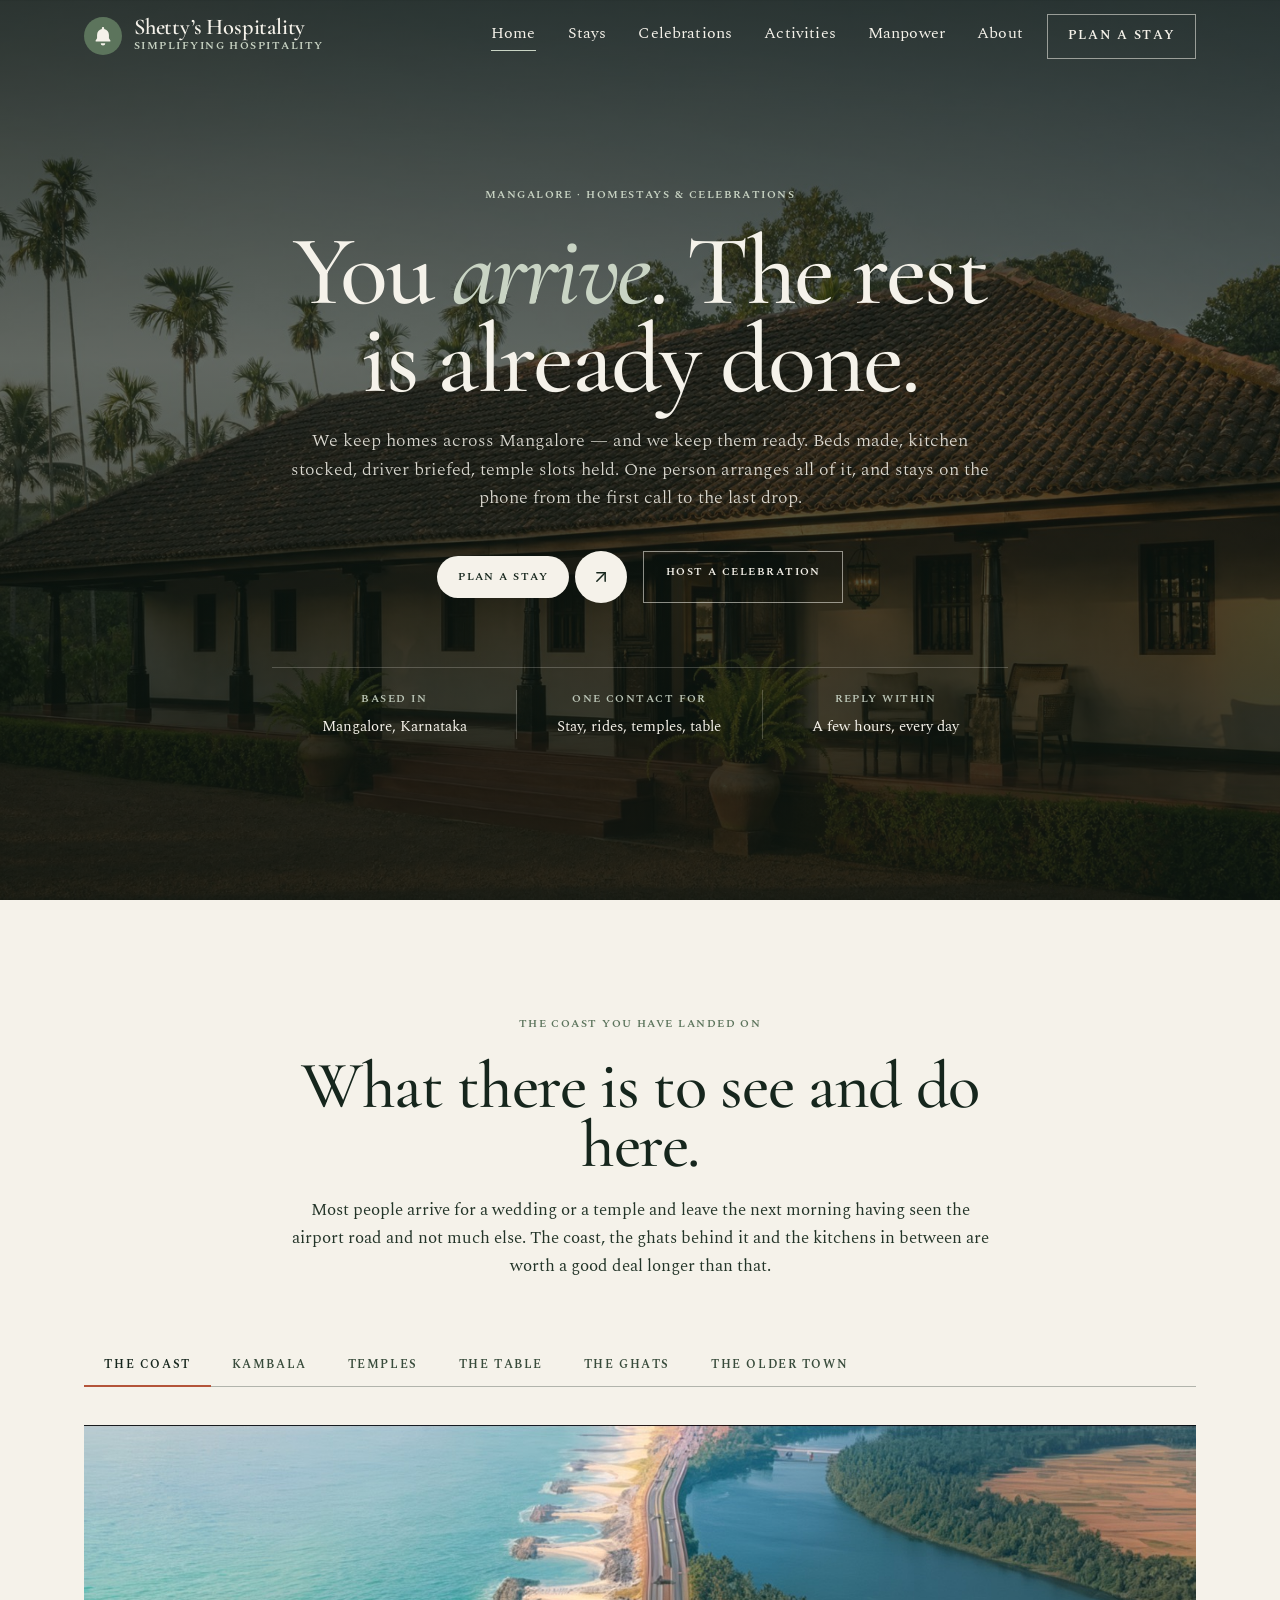
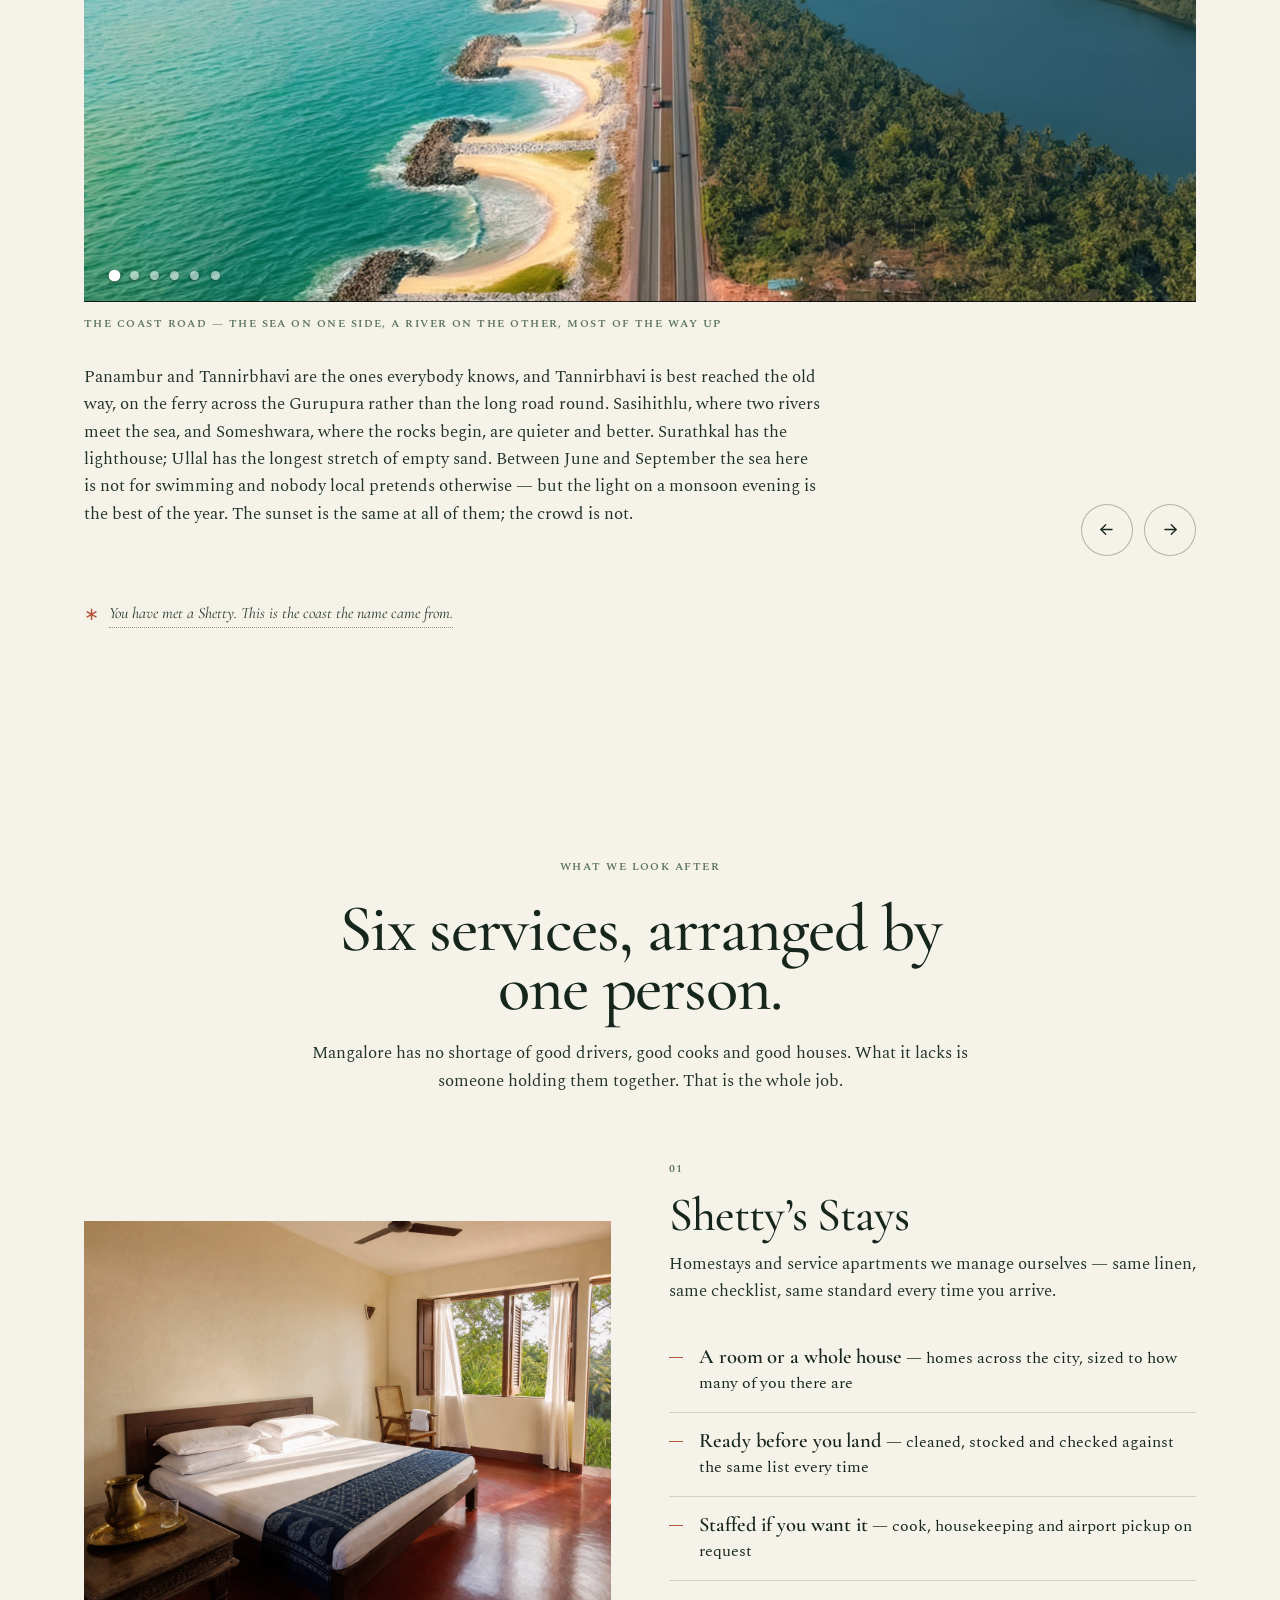
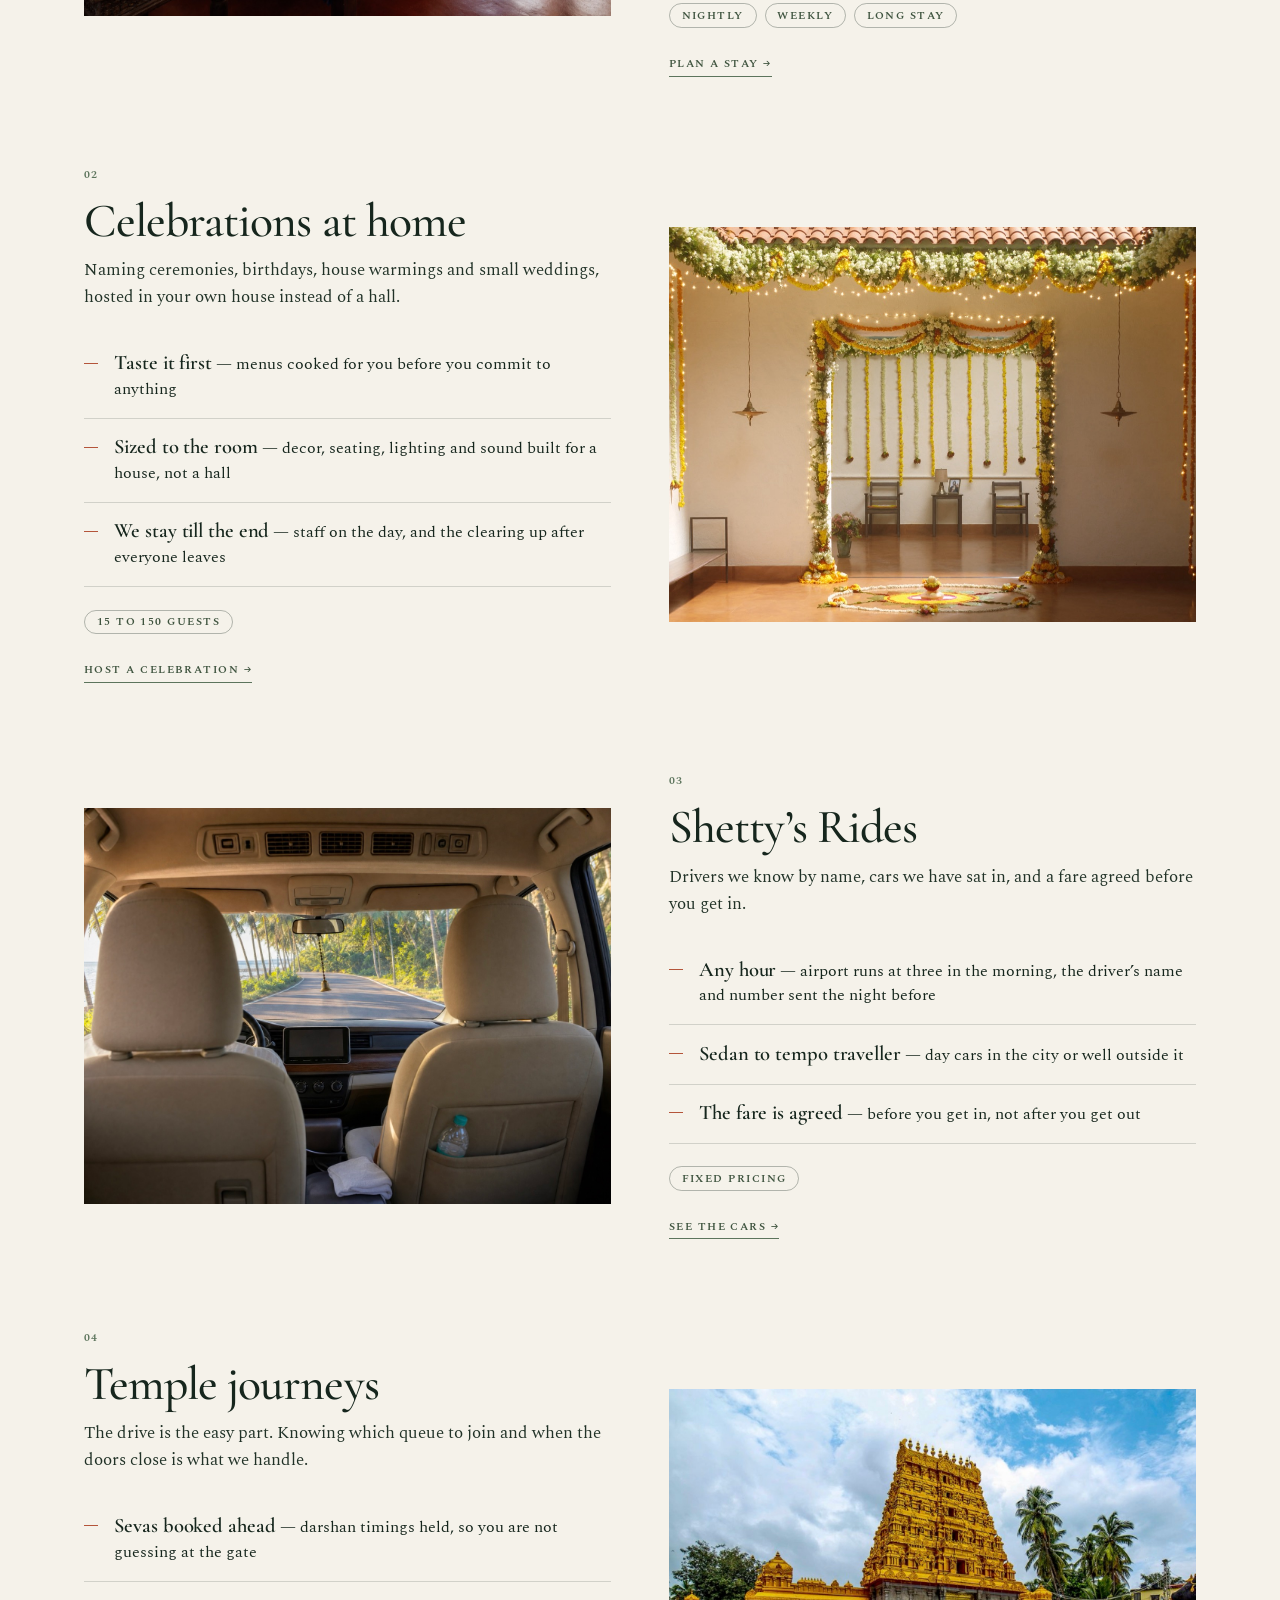
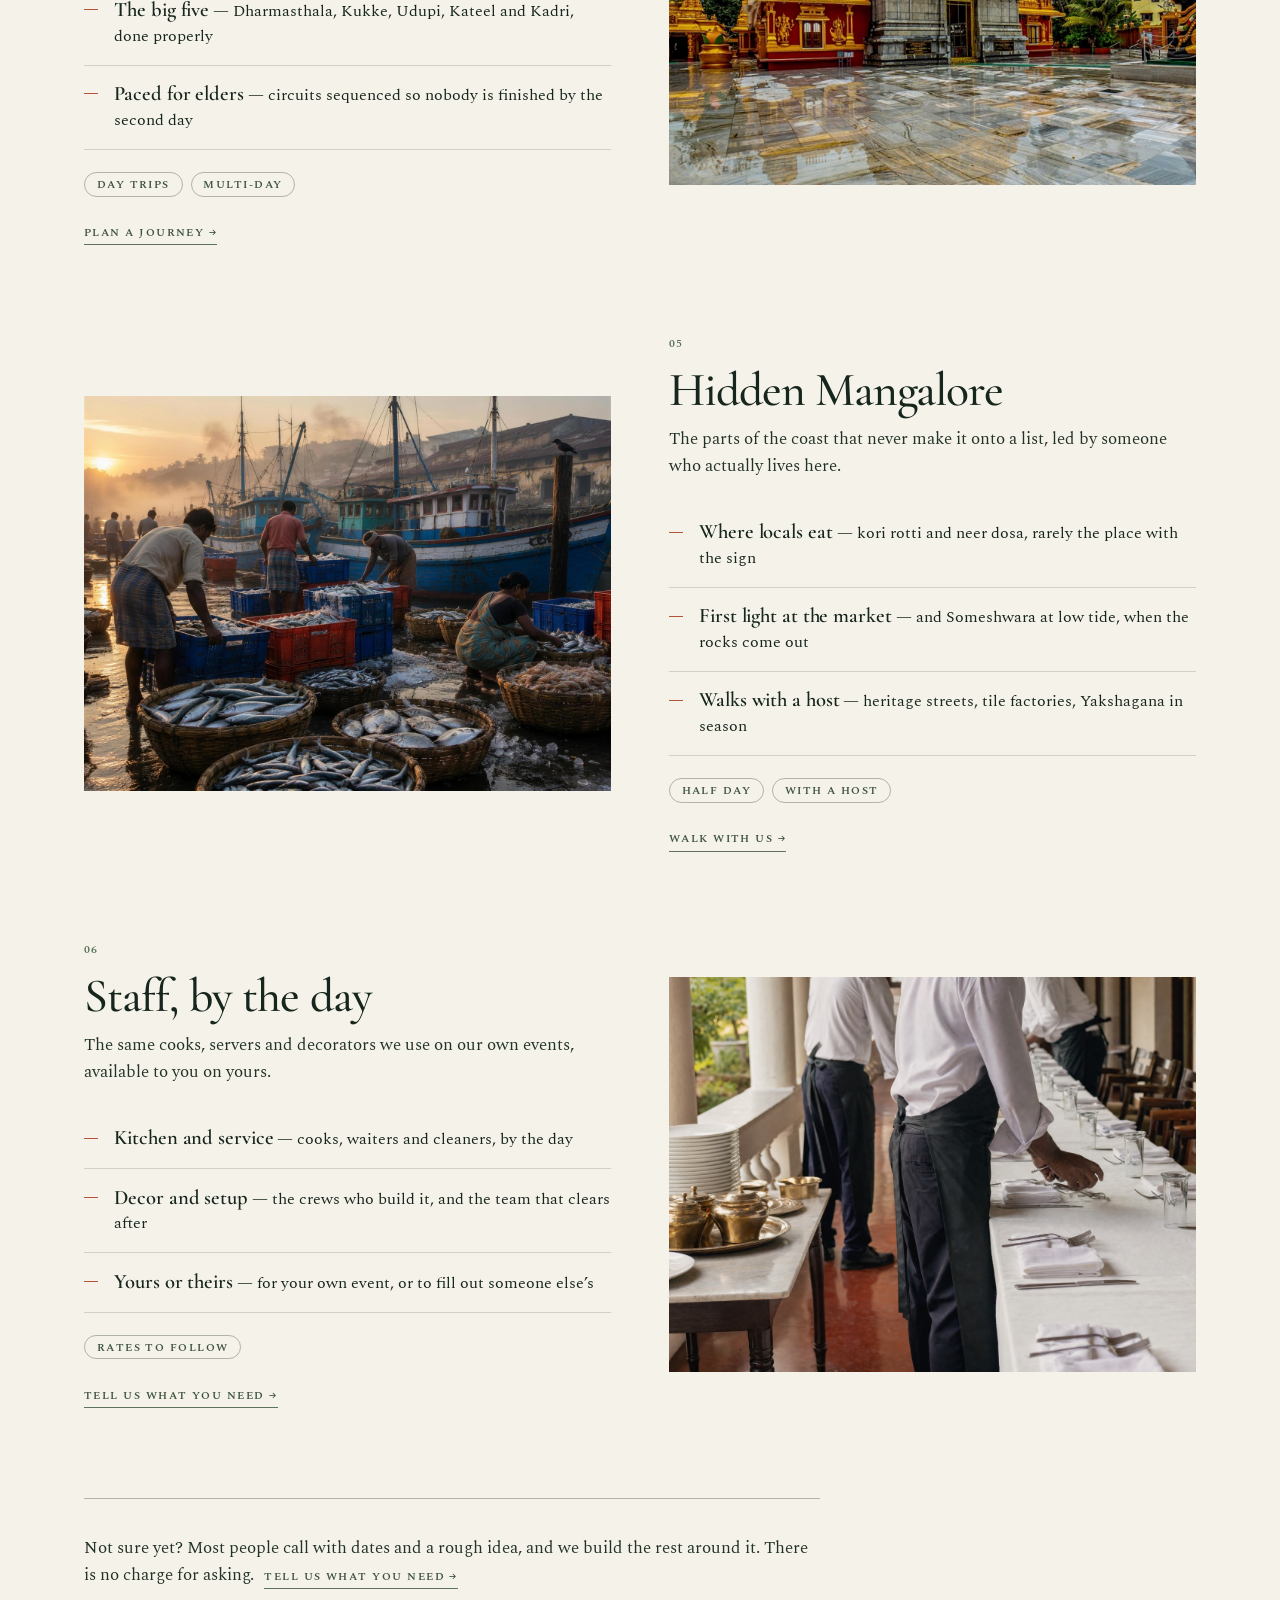
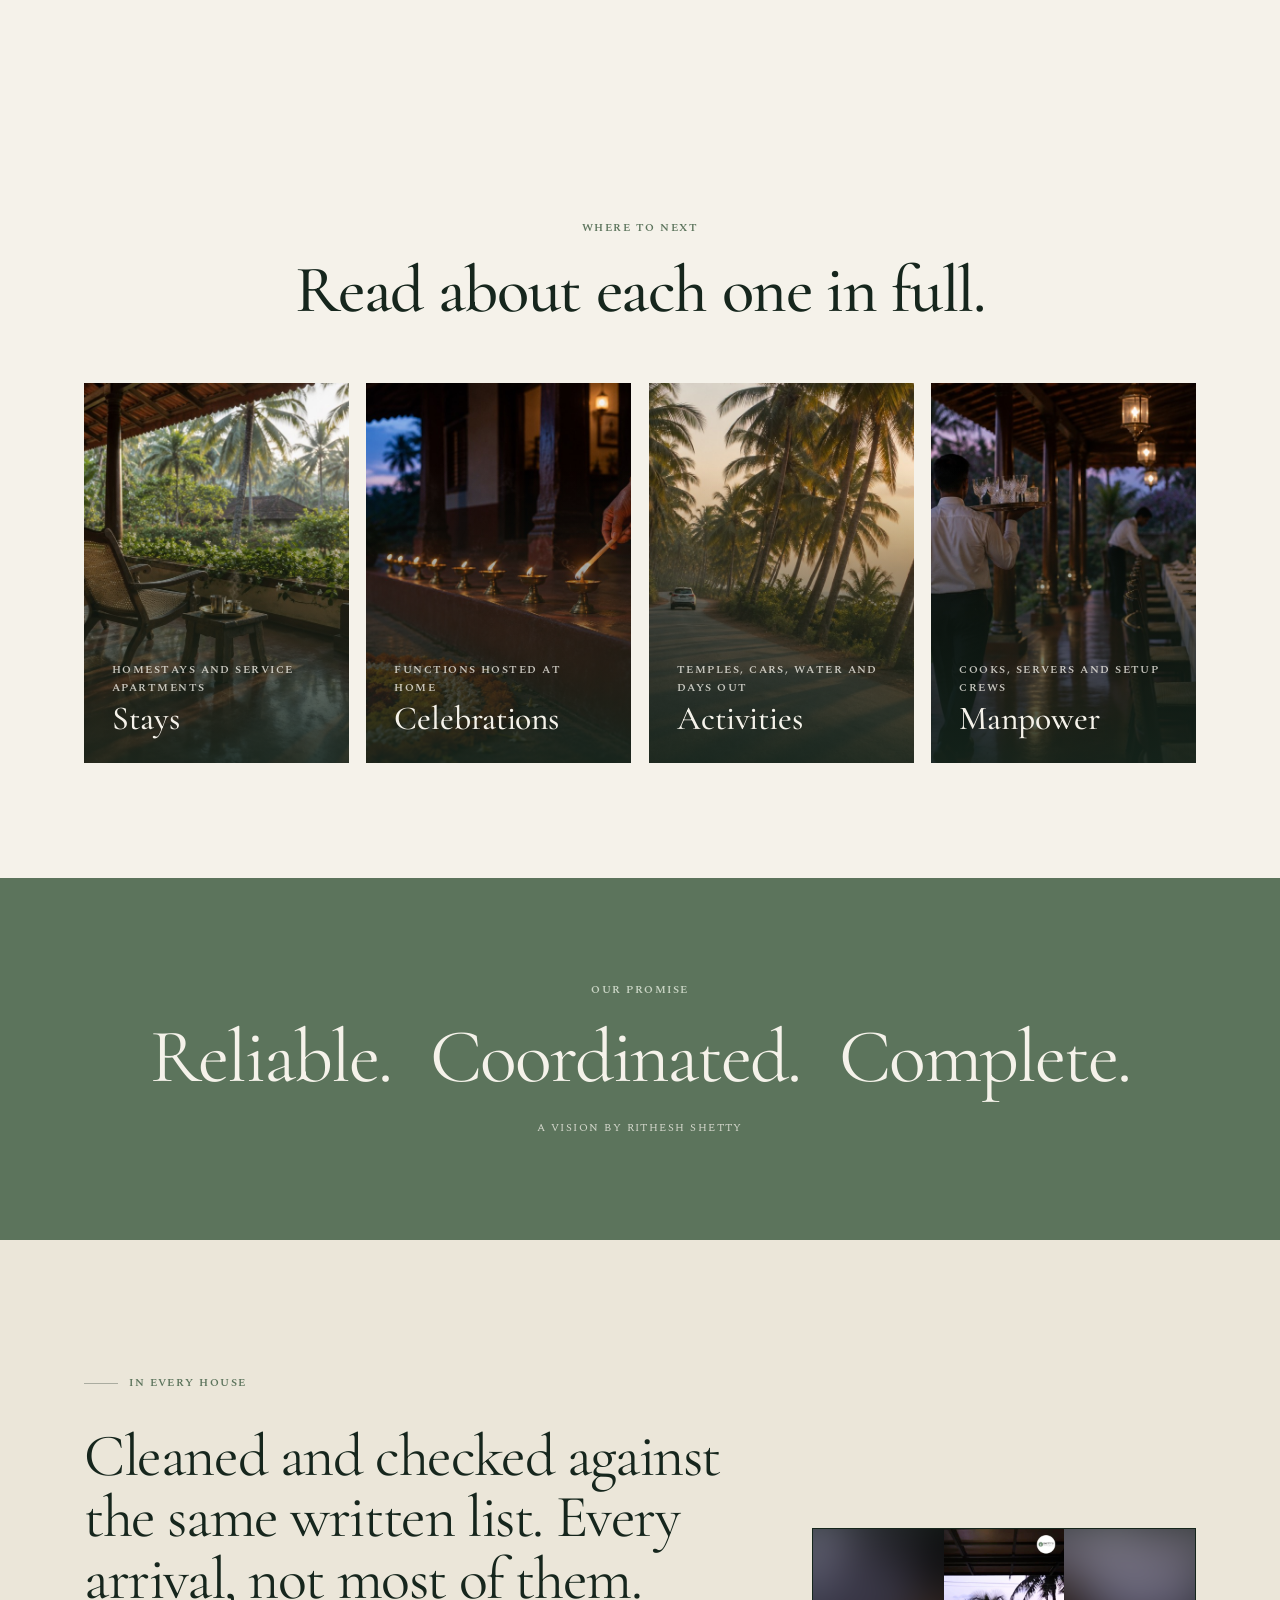
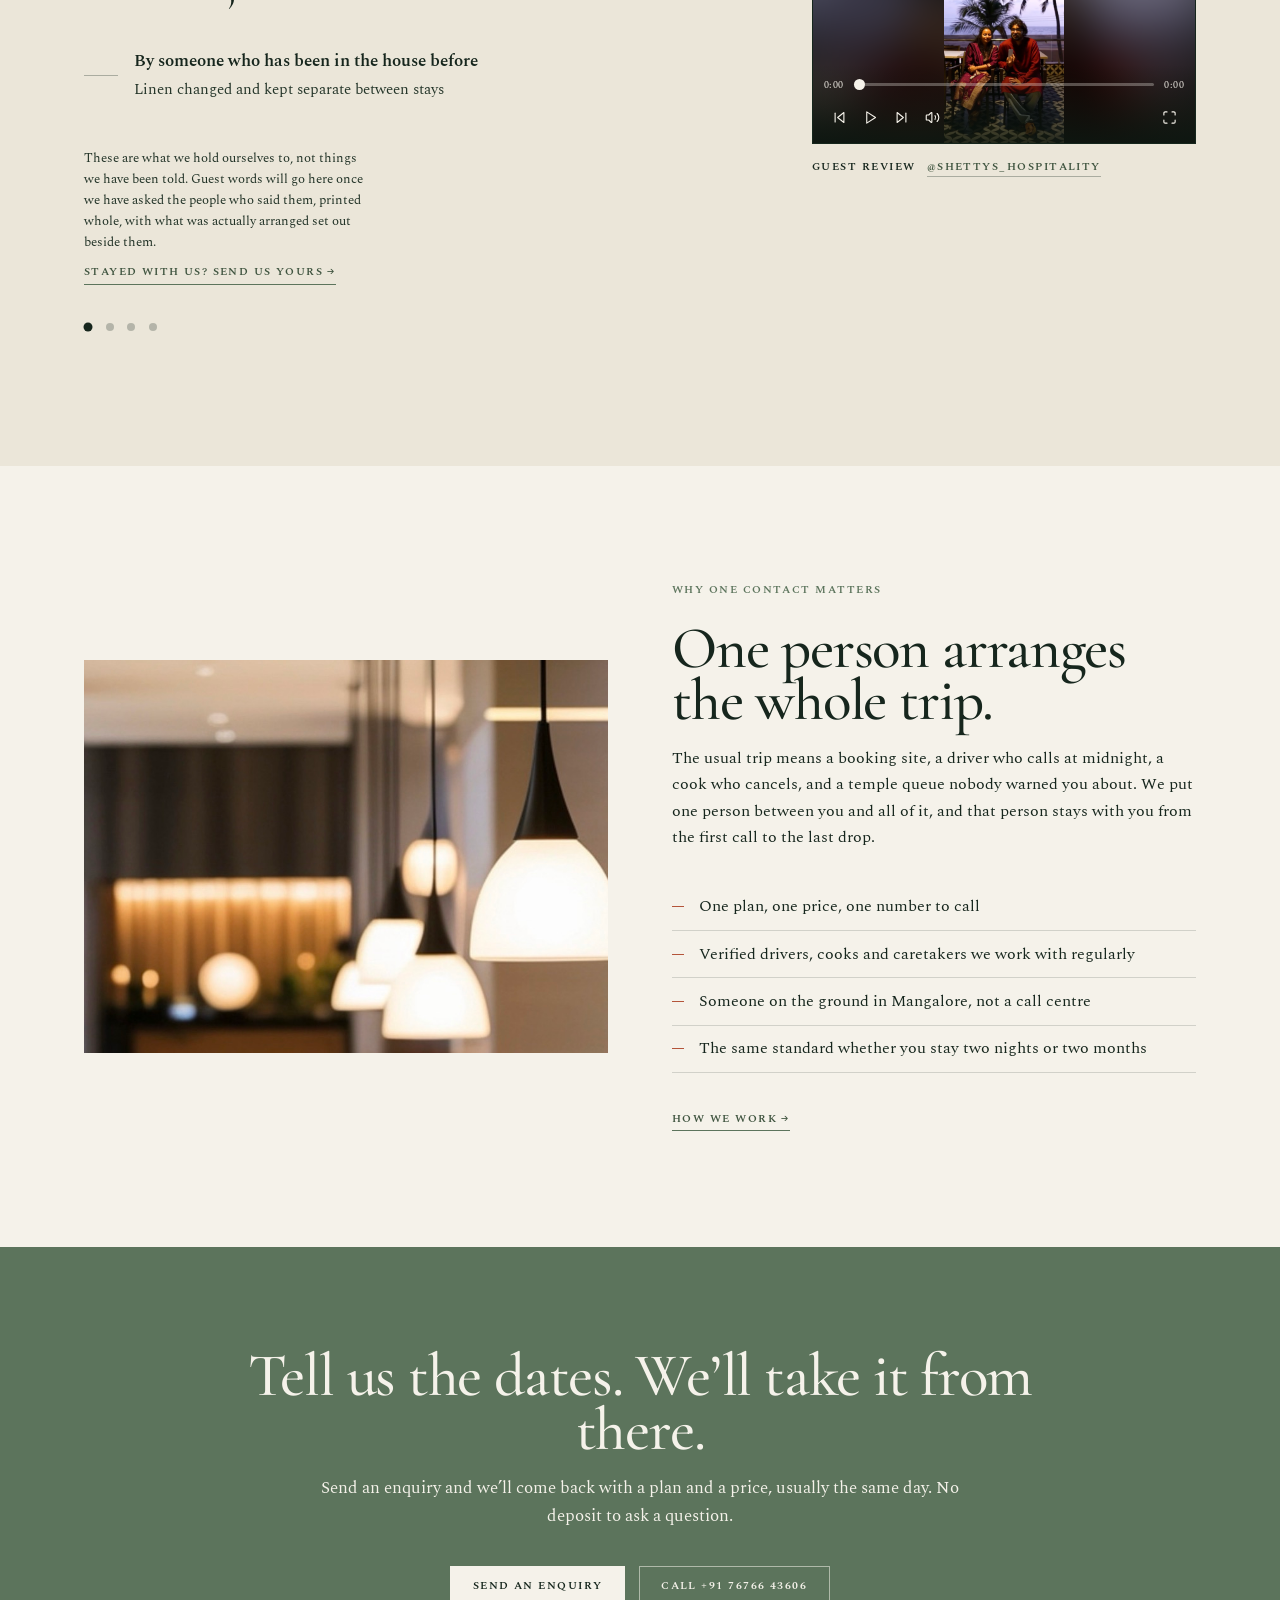
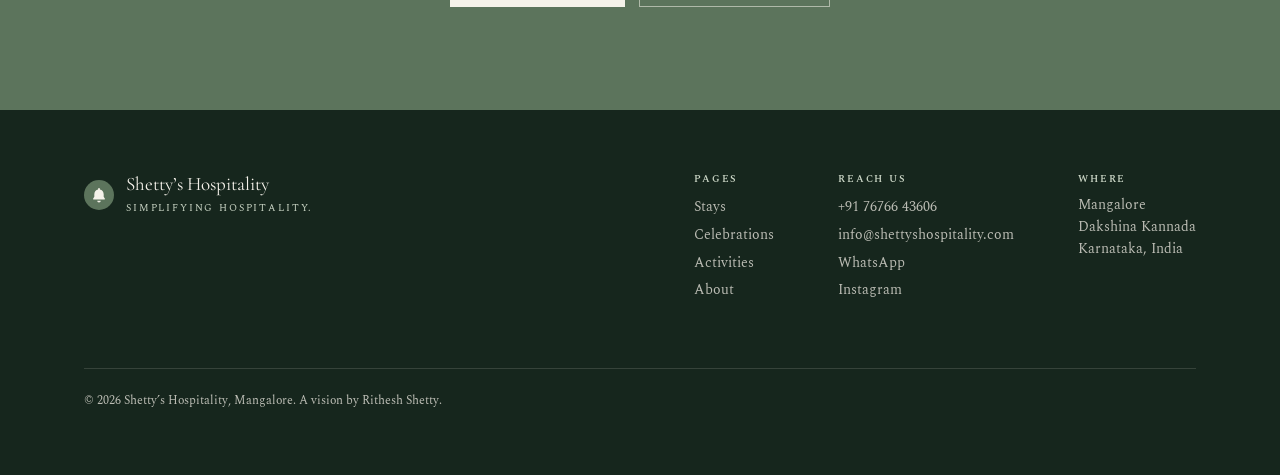
==== docs/index.html @ be28602a "Rename Journeys to Activities, and swap the Bunt aside line Journeys now reads Activities in the nav" ====
<!doctype html>
<html lang="en">
<head>
<meta charset="utf-8" />
<meta name="viewport" content="width=device-width, initial-scale=1" />
<title>Shetty&rsquo;s Hospitality — Homestays &amp; celebrations in Mangalore</title>
<meta name="description" content="Managed homestays, private celebrations, temple journeys and rides across Mangalore. One contact for the whole stay." />
<link rel="preconnect" href="https://fonts.googleapis.com">
<link rel="preconnect" href="https://fonts.gstatic.com" crossorigin>
<link href="https://fonts.googleapis.com/css2?family=Cormorant+Garamond:ital,wght@0,300..700;1,300..700&family=Spectral:ital,wght@0,300;0,400;0,500;0,600;0,700;1,300;1,400;1,600&display=swap" rel="stylesheet">
<link rel="stylesheet" href="assets/css/styles.css?v=1790261187" />
<script>document.documentElement.classList.add('js');</script>
</head>
<body class="home">
<a class="skip" href="#main">Skip to content</a>
<header class="nav">
  <div class="nav__in">
    <a class="brand" href="index.html" aria-label="Shetty&rsquo;s Hospitality, home">
      <span class="brand__mark" aria-hidden="true"><svg viewBox="0 0 40 40" fill="none"><circle cx="20" cy="20" r="20" fill="currentColor"/><path d="M20 10.6c.66 0 1.2.54 1.2 1.2v.9c2.9.56 5.05 3.1 5.05 6.15v3.6l1.5 2.35a.7.7 0 0 1-.59 1.08H12.84a.7.7 0 0 1-.59-1.08l1.5-2.35v-3.6c0-3.04 2.15-5.59 5.05-6.15v-.9c0-.66.54-1.2 1.2-1.2Z" fill="#F5F2EA"/><path d="M17.6 27.6h4.8a2.4 2.4 0 0 1-4.8 0Z" fill="#F5F2EA"/></svg></span>
      <span class="brand__type">
        <span class="brand__name">Shetty&rsquo;s Hospitality</span>
        <span class="brand__tag">Simplifying hospitality</span>
      </span>
    </a>
    <nav class="nav__links" aria-label="Primary">
      <a href="index.html" aria-current="page">Home</a>
      <a href="stays.html">Stays</a>
      <a href="celebrations.html">Celebrations</a>
      <a href="journeys.html">Activities</a>
      <a href="manpower.html">Manpower</a>
      <a href="about.html">About</a>
    </nav>
    <a class="btn btn--sm" href="contact.html">Plan a stay</a>
    <button class="nav__toggle" id="navToggle" aria-expanded="false" aria-controls="navDrawer" aria-label="Open menu">
      <span></span><span></span>
    </button>
  </div>
  <div class="nav__drawer" id="navDrawer" hidden>
    <a href="index.html" aria-current="page">Home</a>
    <a href="stays.html">Stays</a>
    <a href="celebrations.html">Celebrations</a>
    <a href="journeys.html">Activities</a>
    <a href="manpower.html">Manpower</a>
    <a href="about.html">About</a>
    <a href="contact.html">Plan a stay</a>
  </div>
</header>
<main id="main">

<section class="vhero">
  <picture class="vhero__pic" aria-hidden="true">
    <source media="(max-width:819px)" srcset="assets/img/hero-portrait.jpg?v=1790261187" />
    <img class="vhero__media" src="assets/img/hero.jpg?v=1790261187" alt=""
         fetchpriority="high" decoding="async" />
  </picture>
  <div class="vhero__scrim" aria-hidden="true"></div>

  <div class="vhero__in">
    <p class="eyebrow eyebrow--light">Mangalore &middot; Homestays &amp; celebrations</p>
    <h1>You <em>arrive</em>. The rest is already done.</h1>
    <p class="lede">
      We keep homes across Mangalore &mdash; and we keep them ready. Beds made, kitchen stocked,
      driver briefed, temple slots held. One person arranges all of it, and stays on the phone
      from the first call to the last drop.
    </p>

    <div class="vhero__cta">
      <a class="pill" href="contact.html">
        <span class="pill__label">Plan a stay</span>
        <span class="pill__arrow"><svg viewBox="0 0 24 24" fill="none" stroke="currentColor" stroke-width="1.8" stroke-linecap="round" stroke-linejoin="round" aria-hidden="true"><path d="M7 7h10v10"/><path d="M7 17 17 7"/></svg><svg viewBox="0 0 24 24" fill="none" stroke="currentColor" stroke-width="1.8" stroke-linecap="round" stroke-linejoin="round" aria-hidden="true"><path d="M7 7h10v10"/><path d="M7 17 17 7"/></svg></span>
      </a>
      <a class="btn btn--outline" href="celebrations.html">Host a celebration</a>
    </div>

    <dl class="vhero__facts">
      <div><dt>Based in</dt><dd>Mangalore, Karnataka</dd></div>
      <div><dt>One contact for</dt><dd>Stay, rides, temples, table</dd></div>
      <div><dt>Reply within</dt><dd>A few hours, every day</dd></div>
    </dl>
  </div>
</section>

<section class="section">
  <header class="section__head reveal">
    <p class="eyebrow">The coast you have landed on</p>
    <h2>What there is to see and do here.</h2>
    <p class="section__lede">
      Most people arrive for a wedding or a temple and leave the next morning having seen the
      airport road and not much else. The coast, the ghats behind it and the kitchens in between
      are worth a good deal longer than that.
    </p>
  </header>

  <div class="mang reveal" data-mang>
    <div class="mang__tabs" role="tablist" aria-label="Around Mangalore">
      <button type="button" role="tab" data-mangtab aria-controls="mang-coast" aria-selected="true">The coast</button>
      <button type="button" role="tab" data-mangtab aria-controls="mang-kambala" aria-selected="false">Kambala</button>
      <button type="button" role="tab" data-mangtab aria-controls="mang-temples" aria-selected="false">Temples</button>
      <button type="button" role="tab" data-mangtab aria-controls="mang-table" aria-selected="false">The table</button>
      <button type="button" role="tab" data-mangtab aria-controls="mang-ghats" aria-selected="false">The ghats</button>
      <button type="button" role="tab" data-mangtab aria-controls="mang-town" aria-selected="false">The older town</button>
    </div>
    <div class="mang__stage">
      <div class="mang__overlay" aria-hidden="false">
        <div class="mang__overlay-inner">
          <div class="mang__dots" role="tablist" aria-label="Choose a picture" data-mangdots></div>
        </div>
      </div>
      <div class="mang__panel is-current" id="mang-coast" role="tabpanel" data-mangpanel>
        <figure class="mang__figure">
          <img src="assets/img/coast-road.jpg?v=1790261187" alt="The coast highway from the air, the Arabian Sea and its breakwaters on one side and a river on the other" fetchpriority="high" />
          <figcaption>The coast road &mdash; the sea on one side, a river on the other, most of the way up</figcaption>
        </figure>
        <p class="mang__text">Panambur and Tannirbhavi are the ones everybody knows, and Tannirbhavi is best reached the old way, on the ferry across the Gurupura rather than the long road round. Sasihithlu, where two rivers meet the sea, and Someshwara, where the rocks begin, are quieter and better. Surathkal has the lighthouse; Ullal has the longest stretch of empty sand. Between June and September the sea here is not for swimming and nobody local pretends otherwise — but the light on a monsoon evening is the best of the year. The sunset is the same at all of them; the crowd is not.</p>
      </div>
      <div class="mang__panel" id="mang-kambala" role="tabpanel" data-mangpanel>
        <figure class="mang__figure">
          <img src="assets/img/kambala.jpg?v=1790261187" alt="A pair of buffalo racing down a flooded paddy track at a kambala" loading="lazy" />
          <figcaption>Kambala &mdash; paired buffalo raced down a flooded paddy track, through the season</figcaption>
        </figure>
        <p class="mang__text">From about November to March, pairs of buffalo are raced down flooded paddy tracks with a man running behind them holding the reins, and half a district turns out to watch. The good meets run through the night under lights, and there is nothing polite about them. Yakshagana runs in the same months — painted faces, drums, a story that starts at ten and finishes at dawn — and bhuta kola is still performed at village shrines for the village, not for visitors. None of it is ticketed and none of it is on a schedule you will find online. Ask us what is on while you are here and we will find out.</p>
      </div>
      <div class="mang__panel" id="mang-temples" role="tabpanel" data-mangpanel>
        <figure class="mang__figure">
          <img src="assets/img/temples-wide.jpg?v=1790261187" alt="The carved pillars of the Thousand Pillar Jain basadi at Moodabidri" loading="lazy" />
          <figcaption>The Thousand Pillar basadi at Moodabidri &mdash; no two pillars alike</figcaption>
        </figure>
        <p class="mang__text">Kadri and Mangaladevi are inside the city and take an hour between them. Kateel sits on an island in the middle of the Nandini. Dharmasthala, Kukke Subrahmanya and the Krishna Matha at Udupi are each a morning&rsquo;s drive. Inland at Moodabidri stands the Thousand Pillar basadi, a Jain temple whose carved pillars are said to be all different, and which most visitors to the coast never hear about. The difference between a good darshan and three hours in a queue is knowing which line to join, which seva to book ahead, and what time the doors actually close — which is most of what we do for you.</p>
      </div>
      <div class="mang__panel" id="mang-table" role="tabpanel" data-mangpanel>
        <figure class="mang__figure">
          <img src="assets/img/food-wide.jpg?v=1790261187" alt="A coastal Karnataka meal of ghee roast, neer dosa and rava-fried fish" loading="lazy" />
          <figcaption>Kori rotti, ghee roast, neer dosa, and a Gadbad after</figcaption>
        </figure>
        <p class="mang__text">Kori rotti, chicken ghee roast, neer dosa, pundi, fish fried in rava, and a Gadbad at the end of it. Five kitchens sit within a few streets of one another and none of them cook the same way: Bunt, Udupi, Konkani, Beary and Mangalorean Catholic. The last of those is where pork sorpotel and sannas come from, which surprises people who think they know Indian food. Go to the fish market at first light and you will see tomorrow&rsquo;s menu being argued over. We will tell you where to eat, and it is rarely the place with the sign.</p>
      </div>
      <div class="mang__panel" id="mang-ghats" role="tabpanel" data-mangpanel>
        <figure class="mang__figure">
          <img src="assets/img/ghats-wide.jpg?v=1790261187" alt="A wet ghat road curving through the monsoon forest of the Western Ghats" loading="lazy" />
          <figcaption>The ghat road in the monsoon</figcaption>
        </figure>
        <p class="mang__text">An hour inland the land stands up. Charmadi and Shiradi climb through thirty-odd hairpins into coffee and pepper country, and through the monsoon the waterfalls beside the road run hard enough to hear over the engine. Agumbe, up the ghat, takes some of the heaviest rain in the country and the sunsets from the top are worth the drive on a clear evening. Bring something warm; it is ten degrees cooler up there than it is on the coast, which nobody ever believes until they arrive.</p>
      </div>
      <div class="mang__panel" id="mang-town" role="tabpanel" data-mangpanel>
        <figure class="mang__figure">
          <img src="assets/img/sultan-battery.jpg?v=1790261187" alt="The stone bastion of Sultan Battery on the Gurupura river at Boloor, Mangalore" loading="lazy" />
          <figcaption>Sultan Battery &mdash; Tipu&rsquo;s watchtower at Boloor, on the Gurupura</figcaption>
        </figure>
        <p class="mang__text">The tile factories here roofed half of south India, which is why every old building from Bombay to Colombo wears the same terracotta. The standing figure at Karkala is an easy half day inland. St Aloysius has a chapel painted floor to ceiling by an Italian Jesuit in the 1890s that almost nobody outside the city has heard of. And the old trade with Arabia and Portugal still shows in the street names, the doorways and the food, if somebody points it out.</p>
      </div>

      <div class="mang__nav">
        <div class="mang__arrows">
          <button type="button" class="mang__arrow" data-mangprev aria-label="Previous"><svg viewBox="0 0 24 24" fill="none" stroke="currentColor" stroke-width="1.7" stroke-linecap="round" stroke-linejoin="round" aria-hidden="true"><path d="M19 12H5"/><path d="m11 18-6-6 6-6"/></svg></button>
          <button type="button" class="mang__arrow" data-mangnext aria-label="Next"><svg viewBox="0 0 24 24" fill="none" stroke="currentColor" stroke-width="1.7" stroke-linecap="round" stroke-linejoin="round" aria-hidden="true"><path d="M5 12h14"/><path d="m13 6 6 6-6 6"/></svg></button>
        </div>
      </div>
    </div>
  </div>

  <p class="aside-note reveal">
    <span class="aside-note__mark" aria-hidden="true">&lowast;</span>
    <button type="button" class="aside-note__link" data-bunt-open>You have met a Shetty. This is the coast the name came from.</button>
  </p>
</section>

<section class="section">
  <header class="section__head reveal">
    <p class="eyebrow">What we look after</p>
    <h2>Six services, arranged by one person.</h2>
    <p class="section__lede">
      Mangalore has no shortage of good drivers, good cooks and good houses. What it lacks is
      someone holding them together. That is the whole job.
    </p>
  </header>

  <ol class="offer">
    <li class="offer__row reveal">
      <figure class="offer__media">
        <img src="assets/img/cards/stays.jpg?v=1790261187" alt="A made-up bedroom in a managed homestay, shutters open to the garden" loading="lazy" />
      </figure>
      <div class="offer__copy">
        <p class="offer__n">01</p>
        <h3><a href="stays.html">Shetty&rsquo;s Stays</a></h3>
        <p class="offer__lede">Homestays and service apartments we manage ourselves &mdash; same linen, same checklist, same standard every time you arrive.</p>
        <ul class="ticks">
          <li><b>A room or a whole house</b> &mdash; homes across the city, sized to how many of you there are</li>
          <li><b>Ready before you land</b> &mdash; cleaned, stocked and checked against the same list every time</li>
          <li><b>Staffed if you want it</b> &mdash; cook, housekeeping and airport pickup on request</li>
        </ul>
        <p class="offer__meta"><span>Nightly</span><span>Weekly</span><span>Long stay</span></p>
        <a class="link" href="stays.html">Plan a stay <span aria-hidden="true">&rarr;</span></a>
      </div>
    </li>
    <li class="offer__row reveal">
      <figure class="offer__media">
        <img src="assets/img/cards/celebrations.jpg?v=1790261187" alt="A Mangalore house decorated for a family celebration" loading="lazy" />
      </figure>
      <div class="offer__copy">
        <p class="offer__n">02</p>
        <h3><a href="celebrations.html">Celebrations at home</a></h3>
        <p class="offer__lede">Naming ceremonies, birthdays, house warmings and small weddings, hosted in your own house instead of a hall.</p>
        <ul class="ticks">
          <li><b>Taste it first</b> &mdash; menus cooked for you before you commit to anything</li>
          <li><b>Sized to the room</b> &mdash; decor, seating, lighting and sound built for a house, not a hall</li>
          <li><b>We stay till the end</b> &mdash; staff on the day, and the clearing up after everyone leaves</li>
        </ul>
        <p class="offer__meta"><span>15 to 150 guests</span></p>
        <a class="link" href="celebrations.html">Host a celebration <span aria-hidden="true">&rarr;</span></a>
      </div>
    </li>
    <li class="offer__row reveal">
      <figure class="offer__media">
        <img src="assets/img/cards/rides.jpg?v=1790261187" alt="The coast road ahead, seen from the second row of a seven-seater" loading="lazy" />
      </figure>
      <div class="offer__copy">
        <p class="offer__n">03</p>
        <h3><a href="journeys.html#rides">Shetty&rsquo;s Rides</a></h3>
        <p class="offer__lede">Drivers we know by name, cars we have sat in, and a fare agreed before you get in.</p>
        <ul class="ticks">
          <li><b>Any hour</b> &mdash; airport runs at three in the morning, the driver&rsquo;s name and number sent the night before</li>
          <li><b>Sedan to tempo traveller</b> &mdash; day cars in the city or well outside it</li>
          <li><b>The fare is agreed</b> &mdash; before you get in, not after you get out</li>
        </ul>
        <p class="offer__meta"><span>Fixed pricing</span></p>
        <a class="link" href="journeys.html#rides">See the cars <span aria-hidden="true">&rarr;</span></a>
      </div>
    </li>
    <li class="offer__row reveal">
      <figure class="offer__media">
        <img src="assets/img/cards/temples.jpg?v=1790261187" alt="The gold gopuram of Kudroli Gokarnanatha temple, Mangalore, after rain" loading="lazy" />
      </figure>
      <div class="offer__copy">
        <p class="offer__n">04</p>
        <h3><a href="journeys.html#temples">Temple journeys</a></h3>
        <p class="offer__lede">The drive is the easy part. Knowing which queue to join and when the doors close is what we handle.</p>
        <ul class="ticks">
          <li><b>Sevas booked ahead</b> &mdash; darshan timings held, so you are not guessing at the gate</li>
          <li><b>The big five</b> &mdash; Dharmasthala, Kukke, Udupi, Kateel and Kadri, done properly</li>
          <li><b>Paced for elders</b> &mdash; circuits sequenced so nobody is finished by the second day</li>
        </ul>
        <p class="offer__meta"><span>Day trips</span><span>Multi-day</span></p>
        <a class="link" href="journeys.html#temples">Plan a journey <span aria-hidden="true">&rarr;</span></a>
      </div>
    </li>
    <li class="offer__row reveal">
      <figure class="offer__media">
        <img src="assets/img/cards/hidden.jpg?v=1790261187" alt="First light at the Bunder fish market, the old port in Mangalore, the night&rsquo;s catch being sorted on the quay" loading="lazy" />
      </figure>
      <div class="offer__copy">
        <p class="offer__n">05</p>
        <h3><a href="journeys.html#hidden">Hidden Mangalore</a></h3>
        <p class="offer__lede">The parts of the coast that never make it onto a list, led by someone who actually lives here.</p>
        <ul class="ticks">
          <li><b>Where locals eat</b> &mdash; kori rotti and neer dosa, rarely the place with the sign</li>
          <li><b>First light at the market</b> &mdash; and Someshwara at low tide, when the rocks come out</li>
          <li><b>Walks with a host</b> &mdash; heritage streets, tile factories, Yakshagana in season</li>
        </ul>
        <p class="offer__meta"><span>Half day</span><span>With a host</span></p>
        <a class="link" href="journeys.html#hidden">Walk with us <span aria-hidden="true">&rarr;</span></a>
      </div>
    </li>
    <li class="offer__row reveal">
      <figure class="offer__media">
        <img src="assets/img/manpower.jpg?v=1790261187" alt="Service staff laying a long table before guests arrive" loading="lazy" />
      </figure>
      <div class="offer__copy">
        <p class="offer__n">06</p>
        <h3><a href="contact.html">Staff, by the day</a></h3>
        <p class="offer__lede">The same cooks, servers and decorators we use on our own events, available to you on yours.</p>
        <ul class="ticks">
          <li><b>Kitchen and service</b> &mdash; cooks, waiters and cleaners, by the day</li>
          <li><b>Decor and setup</b> &mdash; the crews who build it, and the team that clears after</li>
          <li><b>Yours or theirs</b> &mdash; for your own event, or to fill out someone else&rsquo;s</li>
        </ul>
        <p class="offer__meta"><span>Rates to follow</span></p>
        <a class="link" href="contact.html">Tell us what you need <span aria-hidden="true">&rarr;</span></a>
      </div>
    </li>
  </ol>

  <p class="offer__note reveal">
    Not sure yet? Most people call with dates and a rough idea, and we build the rest around
    it. There is no charge for asking.
    <a class="link" href="contact.html">Tell us what you need <span aria-hidden="true">&rarr;</span></a>
  </p>
</section>

<section class="section">
  <header class="section__head reveal">
    <p class="eyebrow">Where to next</p>
    <h2>Read about each one in full.</h2>
  </header>

  <nav class="jump reveal" aria-label="The four service pages">
    <a class="jcard" href="stays.html">
      <img class="jcard__img" src="assets/img/cards/stays-card.jpg?v=1790261187" alt="" loading="lazy" />
      <span class="jcard__veil" aria-hidden="true"></span>
      <span class="jcard__body">
        <span class="jcard__sub">Homestays and service apartments</span>
        <span class="jcard__title">Stays</span>
      </span>
    </a>
    <a class="jcard" href="celebrations.html">
      <img class="jcard__img" src="assets/img/cards/celebrations-card.jpg?v=1790261187" alt="" loading="lazy" />
      <span class="jcard__veil" aria-hidden="true"></span>
      <span class="jcard__body">
        <span class="jcard__sub">Functions hosted at home</span>
        <span class="jcard__title">Celebrations</span>
      </span>
    </a>
    <a class="jcard" href="journeys.html">
      <img class="jcard__img" src="assets/img/cards/journeys-card.jpg?v=1790261187" alt="" loading="lazy" />
      <span class="jcard__veil" aria-hidden="true"></span>
      <span class="jcard__body">
        <span class="jcard__sub">Temples, cars, water and days out</span>
        <span class="jcard__title">Activities</span>
      </span>
    </a>
    <a class="jcard" href="manpower.html">
      <img class="jcard__img" src="assets/img/cards/manpower-card.jpg?v=1790261187" alt="" loading="lazy" />
      <span class="jcard__veil" aria-hidden="true"></span>
      <span class="jcard__body">
        <span class="jcard__sub">Cooks, servers and setup crews</span>
        <span class="jcard__title">Manpower</span>
      </span>
    </a>
  </nav>
</section>

<section class="promise">
  <p class="eyebrow eyebrow--light">Our promise</p>
  <p class="promise__words reveal"><span>Reliable.</span> <span>Coordinated.</span> <span>Complete.</span></p>
  <p class="promise__by">A vision by Rithesh Shetty</p>
</section>

<!-- A note on the Bunt community. Sourced rather than written from memory:
     Tuluva community of Tulu Nadu, Tulu-speaking, Aliyasantana matrilineal
     descent, guthu ancestral houses, landholding cultivators, patrons of bhuta
     kola and Yakshagana. The shreshthi etymology is well attested. Two things
     are deliberately absent because they are asserted casually online but not
     carried by a reliable source: that Bunts founded the Mumbai hotel trade,
     and that guthu houses specifically funded kambala. -->
<dialog class="bunt" data-bunt aria-labelledby="bunt-title">
  <div class="bunt__in">
    <button type="button" class="bunt__x" data-bunt-close aria-label="Close">
      <svg viewBox="0 0 24 24" fill="none" aria-hidden="true"><path d="M6 6l12 12M18 6L6 18" stroke="currentColor" stroke-width="1.5"/></svg>
    </button>

    <p class="eyebrow">On the name</p>
    <h2 id="bunt-title">Headman, or merchant.</h2>

    <p>That is what <em>shreshthi</em> meant in Sanskrit, and Shetty is what became of it &mdash;
    a rank held by one person in a village, which hardened into something a whole family
    carried.</p>

    <p>It is a Bunt name. The Bunts are a Tuluva community from Tulu Nadu &mdash; the strip of
    coast running from Dakshina Kannada and Udupi down into Kasaragod &mdash; and they speak
    Tulu. They were landholders and cultivators, and the seat of a family was its <em>guthu</em>:
    a manor house at the centre of the estate, run as its administrative heart. The house at the
    top of this page is that kind of house.</p>

    <p>Descent ran through the women. Under <em>Aliyasantana</em>, property and lineage passed
    down the female line, and the eldest man in that line headed the household.</p>

    <p>Bhuta kola through the night and Yakshagana in the season were held and paid for by houses
    like these, and a few kilometres inland they still are.</p>
  </div>
</dialog>

<section class="wordof">
  <div class="tsplit" data-tsplit>
    <div class="tsplit__copy">

      <article class="tsplit__item is-active" data-testimonial>
        <p class="tsplit__tag"><span class="tsplit__hr" aria-hidden="true"></span>In every house</p>

        <blockquote class="tsplit__quote">
          Cleaned and checked against the same written list. Every arrival, not most of them.
        </blockquote>

        <div class="tsplit__by">
          <span class="tsplit__hr" aria-hidden="true"></span>
          <div>
            <p class="tsplit__name">By someone who has been in the house before</p>
            <p class="tsplit__role">Linen changed and kept separate between stays</p>
          </div>
        </div>
      </article>

      <article class="tsplit__item" data-testimonial>
        <p class="tsplit__tag"><span class="tsplit__hr" aria-hidden="true"></span>Your privacy</p>

        <blockquote class="tsplit__quote">
          Cameras in the common areas only. Never inside a room.
        </blockquote>

        <div class="tsplit__by">
          <span class="tsplit__hr" aria-hidden="true"></span>
          <div>
            <p class="tsplit__name">The same rule in every property we run</p>
            <p class="tsplit__role">Fire extinguishers, first aid and emergency lighting on site</p>
          </div>
        </div>
      </article>

      <article class="tsplit__item" data-testimonial>
        <p class="tsplit__tag"><span class="tsplit__hr" aria-hidden="true"></span>On the road</p>

        <blockquote class="tsplit__quote">
          The figure you agree at the start is the figure at the end.
        </blockquote>

        <div class="tsplit__by">
          <span class="tsplit__hr" aria-hidden="true"></span>
          <div>
            <p class="tsplit__name">Tolls, parking and the driver&rsquo;s allowance are inside it</p>
            <p class="tsplit__role">On overnight runs, so is his stay</p>
          </div>
        </div>
      </article>

      <article class="tsplit__item" data-testimonial>
        <p class="tsplit__tag"><span class="tsplit__hr" aria-hidden="true"></span>One number</p>

        <blockquote class="tsplit__quote">
          One person arranges all of it, and stays on the phone from the first call to the last drop.
        </blockquote>

        <div class="tsplit__by">
          <span class="tsplit__hr" aria-hidden="true"></span>
          <div>
            <p class="tsplit__name">Stay, rides, temples, table</p>
            <p class="tsplit__role">A few hours to reply, every day</p>
          </div>
        </div>
      </article>

      <p class="tsplit__note">
        These are what we hold ourselves to, not things we have been told. Guest words will go here
        once we have asked the people who said them, printed whole, with what was actually arranged
        set out beside them.
        <a class="link" href="contact.html">Stayed with us? Send us yours <span aria-hidden="true">&rarr;</span></a>
      </p>

      <div class="tsplit__dots" data-dots hidden></div>
    </div>

    <div class="tsplit__visual">
    <!-- The path is relative to styles.css, not to this page: a url() carried in a custom
     property resolves against the stylesheet that USES it, and the only consumer is
     .vplayer::before. Written page-relative it resolved to /assets/css/assets/img/ and 404d. -->
    <figure class="vplayer" data-vplayer style="--poster:url(../img/review-poster.jpg?v=1790261187)">
    <video class="vplayer__video" playsinline preload="metadata"
    poster="assets/img/review-poster.jpg?v=1790261187"
    aria-label="A guest talking about their stay">
    <source src="assets/video/review.mp4?v=1790261187" type="video/mp4" />
    </video>

  
    <div class="vplayer__bar">
    <div class="vplayer__seekrow">
    <span class="vplayer__time" data-current>0:00</span>
    <input class="vplayer__seek" type="range" min="0" max="100" value="0" step="0.01"
    aria-label="Seek through the video" />
    <span class="vplayer__time" data-duration>0:00</span>
    </div>
    <div class="vplayer__btns">
    <div class="vplayer__group">
    <button type="button" data-skip="-10" aria-label="Back 10 seconds"><svg class="" viewBox="0 0 24 24" fill="none" stroke="currentColor" stroke-width="1.8" stroke-linecap="round" stroke-linejoin="round" aria-hidden="true"><polygon points="19 20 9 12 19 4 19 20"/><line x1="5" x2="5" y1="19" y2="5"/></svg></button>
    <button type="button" data-play aria-label="Play"><svg class="i-play" viewBox="0 0 24 24" fill="none" stroke="currentColor" stroke-width="1.8" stroke-linecap="round" stroke-linejoin="round" aria-hidden="true"><polygon points="6 3 20 12 6 21 6 3"/></svg><svg class="i-pause" viewBox="0 0 24 24" fill="none" stroke="currentColor" stroke-width="1.8" stroke-linecap="round" stroke-linejoin="round" aria-hidden="true"><rect x="14" y="4" width="4" height="16" rx="1"/><rect x="6" y="4" width="4" height="16" rx="1"/></svg></button>
    <button type="button" data-skip="10" aria-label="Forward 10 seconds"><svg class="" viewBox="0 0 24 24" fill="none" stroke="currentColor" stroke-width="1.8" stroke-linecap="round" stroke-linejoin="round" aria-hidden="true"><polygon points="5 4 15 12 5 20 5 4"/><line x1="19" x2="19" y1="5" y2="19"/></svg></button>
    <div class="vplayer__vol">
    <button type="button" data-mute aria-label="Mute"><svg class="i-vol" viewBox="0 0 24 24" fill="none" stroke="currentColor" stroke-width="1.8" stroke-linecap="round" stroke-linejoin="round" aria-hidden="true"><path d="M11 4.7a.7.7 0 0 0-1.2-.5L6.4 7.6A1.4 1.4 0 0 1 5.4 8H3a1 1 0 0 0-1 1v6a1 1 0 0 0 1 1h2.4a1.4 1.4 0 0 1 1 .4l3.4 3.4a.7.7 0 0 0 1.2-.5z"/><path d="M16 9a5 5 0 0 1 0 6"/><path d="M19.4 18.4a9 9 0 0 0 0-12.8"/></svg><svg class="i-mute" viewBox="0 0 24 24" fill="none" stroke="currentColor" stroke-width="1.8" stroke-linecap="round" stroke-linejoin="round" aria-hidden="true"><path d="M11 4.7a.7.7 0 0 0-1.2-.5L6.4 7.6A1.4 1.4 0 0 1 5.4 8H3a1 1 0 0 0-1 1v6a1 1 0 0 0 1 1h2.4a1.4 1.4 0 0 1 1 .4l3.4 3.4a.7.7 0 0 0 1.2-.5z"/><line x1="22" x2="16" y1="9" y2="15"/><line x1="16" x2="22" y1="9" y2="15"/></svg></button>
    <input class="vplayer__volume" type="range" min="0" max="1" step="0.05" value="1"
    aria-label="Volume" />
    </div>
    </div>
    <button type="button" data-fullscreen aria-label="Full screen"><svg class="i-max" viewBox="0 0 24 24" fill="none" stroke="currentColor" stroke-width="1.8" stroke-linecap="round" stroke-linejoin="round" aria-hidden="true"><path d="M8 3H5a2 2 0 0 0-2 2v3"/><path d="M21 8V5a2 2 0 0 0-2-2h-3"/><path d="M3 16v3a2 2 0 0 0 2 2h3"/><path d="M16 21h3a2 2 0 0 0 2-2v-3"/></svg><svg class="i-min" viewBox="0 0 24 24" fill="none" stroke="currentColor" stroke-width="1.8" stroke-linecap="round" stroke-linejoin="round" aria-hidden="true"><path d="M8 3v3a2 2 0 0 1-2 2H3"/><path d="M21 8h-3a2 2 0 0 1-2-2V3"/><path d="M3 16h3a2 2 0 0 1 2 2v3"/><path d="M16 21v-3a2 2 0 0 1 2-2h3"/></svg></button>
    </div>
    </div>
    </figure>
      <p class="reel__cap">
        <span class="reel__kicker">Guest review</span>
        <a href="https://www.instagram.com/shettys_hospitality/" target="_blank" rel="noopener">@shettys_hospitality</a>
      </p>
    </div>
  </div>
</section>

<section class="section split">
  <figure class="split__media reveal">
    <div class="ph">
      <img src="assets/img/detail-wide.jpg" alt="Interior of a managed homestay" />
    </div>
  </figure>
  <div class="split__copy reveal">
    <p class="eyebrow">Why one contact matters</p>
    <h2>One person arranges the whole trip.</h2>
    <p>
      The usual trip means a booking site, a driver who calls at midnight, a cook who cancels,
      and a temple queue nobody warned you about. We put one person between you and all of it,
      and that person stays with you from the first call to the last drop.
    </p>
    <ul class="ticks">
      <li>One plan, one price, one number to call</li>
      <li>Verified drivers, cooks and caretakers we work with regularly</li>
      <li>Someone on the ground in Mangalore, not a call centre</li>
      <li>The same standard whether you stay two nights or two months</li>
    </ul>
    <a class="link" href="about.html">How we work <span aria-hidden="true">&rarr;</span></a>
  </div>
</section>

<section class="cta">
  <div class="cta__in reveal">
    <h2>Tell us the dates. We&rsquo;ll take it from there.</h2>
    <p>Send an enquiry and we&rsquo;ll come back with a plan and a price, usually the same day. No deposit to ask a question.</p>
    <div class="cta__row">
      <a class="btn btn--light" href="contact.html">Send an enquiry</a>
      <a class="btn btn--outline" href="tel:+917676643606">Call +91 76766 43606</a>
    </div>
  </div>
</section>

</main>
<footer class="foot">
  <div class="foot__in">
    <div class="foot__brand">
      <span class="brand__mark brand__mark--sm" aria-hidden="true"><svg viewBox="0 0 40 40" fill="none"><circle cx="20" cy="20" r="20" fill="currentColor"/><path d="M20 10.6c.66 0 1.2.54 1.2 1.2v.9c2.9.56 5.05 3.1 5.05 6.15v3.6l1.5 2.35a.7.7 0 0 1-.59 1.08H12.84a.7.7 0 0 1-.59-1.08l1.5-2.35v-3.6c0-3.04 2.15-5.59 5.05-6.15v-.9c0-.66.54-1.2 1.2-1.2Z" fill="#F5F2EA"/><path d="M17.6 27.6h4.8a2.4 2.4 0 0 1-4.8 0Z" fill="#F5F2EA"/></svg></span>
      <p>Shetty&rsquo;s Hospitality<br><span>Simplifying hospitality.</span></p>
    </div>
    <div class="foot__cols">
      <div>
        <h4>Pages</h4>
        <a href="stays.html">Stays</a>
        <a href="celebrations.html">Celebrations</a>
        <a href="journeys.html">Activities</a>
        <a href="about.html">About</a>
      </div>
      <div>
        <h4>Reach us</h4>
        <a href="tel:+917676643606">+91 76766 43606</a>
        <a href="mailto:info@shettyshospitality.com">info@shettyshospitality.com</a>
        <a href="https://wa.me/917676643606" target="_blank" rel="noopener">WhatsApp</a>
        <a href="https://www.instagram.com/shettys_hospitality/" target="_blank" rel="noopener">Instagram</a>
      </div>
      <div>
        <h4>Where</h4>
        <p>Mangalore<br>Dakshina Kannada<br>Karnataka, India</p>
      </div>
    </div>
    <p class="foot__legal">&copy; <span id="yr">2026</span> Shetty&rsquo;s Hospitality, Mangalore. A vision by Rithesh Shetty.</p>
  </div>
</footer>
<script src="assets/js/main.js?v=1790261187"></script>
</body>
</html>
---- docs/assets/css/styles.css ----
/* ==========================================================================
   Shetty's Hospitality
   Palette taken from the brand mark (sage) with Mangalore-tile terracotta
   as the single accent. Display: Fraunces. Body / utility: Karla.
   ========================================================================== */

:root{
  /* The two typefaces are declared once, here. Swapping the pair is a
     two-line change plus the Google Fonts link in build_site.py.
     Previous pair, if this one is not kept:
       --font-display: "Fraunces", Georgia, serif;
       --font-body:    "Karla", ui-sans-serif, system-ui, sans-serif;  */
  --font-display: "Cormorant Garamond", Georgia, serif;
  --font-body:    "Spectral", Georgia, serif;

  --ink:      #16261D;
  --ink-2:    #1E3326;
  --sage:     #5C745C;
  --sage-dp:  #3F543F;
  --mist:     #C9D4C4;
  --paper:    #F5F2EA;
  --paper-2:  #EBE6D9;
  --tile:     #B4553A;
  --brass:    #C8A24B;

  --max: 1240px;
  /* inner wrappers sit inside a parent that already carries --gut, so they need
     the narrower cap or they run 2x--gut wider than every .section on the page */
  --max-in: calc(1240px - var(--gut) * 2);
  --gut: clamp(26px, 5vw, 76px);
  /* a HALF interval: every block carries it top and bottom, so the gap between
     two blocks is the largest measurement on the page rather than the smallest */
  --sec: clamp(58px, 9vw, 140px);

  /* hairlines: two weights and an inverse, instead of nineteen ad-hoc alphas */
  --rule:        color-mix(in srgb, var(--ink) 16%, transparent);
  --rule-strong: color-mix(in srgb, var(--ink) 30%, transparent);
  --rule-inv:    color-mix(in srgb, var(--paper) 22%, transparent);
  /* anything drawn over video or photography needs to stay legible */
  --rule-media:  color-mix(in srgb, var(--paper) 55%, transparent);

  /* one micro-label recipe. .22em at 11px is a hotel-template tell. */
  --label: .70rem;
  --label-lg: .76rem;
  --track-label: .13em;
  --w-label: 550;

  --r: 0px;
  --ease:      cubic-bezier(.33,.06,.28,1);   /* displacement: slow to leave, long tail */
  --ease-tint: cubic-bezier(.25,0,.30,1);     /* colour and opacity: leaves immediately */
  --d-tint: 520ms;
  --d-move: 900ms;
  --d-reveal: 1000ms;
}

*,*::before,*::after{ box-sizing:border-box; }
html{ scroll-behavior:smooth; -webkit-text-size-adjust:100%; }
body{
  margin:0;
  background:var(--paper);
  color:var(--ink);
  font-family:var(--font-body);
  font-size:clamp(16px,1.02vw,17.5px);
  line-height:1.65;
  font-weight:400;
  -webkit-font-smoothing:antialiased;
}
img{ max-width:100%; display:block; }
h1,h2,h3,h4{
  font-family:var(--font-display);
  font-weight:400;
  font-variation-settings:"opsz" 72;
  line-height:1.06;
  letter-spacing:-.02em;
  margin:0;
}
/* Optical tiers. Large type wants a high opsz and tighter tracking; small type
   wants a low opsz and looser tracking, or it closes up and goes muddy. */
.vhero h1,.phero h1,.promise__words{
  font-variation-settings:"opsz" 144;
  letter-spacing:-.032em;
}
.section__head h2,.split__copy h2,.band h2,.cta h2,.plan__copy h1,.plan__copy h2{
  font-variation-settings:"opsz" 96;
  letter-spacing:-.024em;
}
.card h3,.steps h3,.incl h4,.occasions li span,.chips li,.wordof__rubric h2{
  font-variation-settings:"opsz" 36;
  letter-spacing:-.008em;
}
p{ margin:0 0 1em; }
a{ color:inherit; }

.skip{
  position:absolute; left:-9999px; top:0; z-index:99;
  background:var(--ink); color:var(--paper); padding:12px 18px;
}
.skip:focus{ left:8px; top:8px; }

:focus-visible{ outline:2px solid var(--tile); outline-offset:3px; }

/* ---------- shared bits ---------- */
.eyebrow{
  font-size:var(--label); letter-spacing:var(--track-label); text-transform:uppercase;
  font-weight:var(--w-label); color:var(--sage); margin:0 0 1.4rem;
}
.eyebrow--light{ color:var(--mist); }

.btn{
  display:inline-block; padding:.95em 1.9em;
  background:var(--ink); color:var(--paper);
  font-size:var(--label); letter-spacing:var(--track-label); text-transform:uppercase; font-weight:var(--w-label);
  text-decoration:none; border:1px solid var(--ink); border-radius:var(--r);
  transition:background var(--d-tint) var(--ease-tint), color var(--d-tint) var(--ease-tint);
  cursor:pointer;
  /* An <a> inherits the page font; a <button> does not, and .btn is now used
     on both. No-op for the anchors. */
  font-family:inherit;
}
.btn:hover{ background:var(--sage); border-color:var(--sage); }
.btn--ghost{ background:transparent; color:var(--ink); }
.btn--ghost:hover{ background:var(--ink); color:var(--paper); border-color:var(--ink); }
.btn--light{ background:var(--paper); color:var(--ink); border-color:var(--paper); }
.btn--light:hover{ background:var(--brass); border-color:var(--brass); color:var(--ink); }
.btn--sm{ padding:.8em 1.5em; font-size:.82rem; }
/* A secondary bordered button. --sm is for the nav and actually runs LARGER
   than the hero's primary buttons, which inverts the hierarchy wherever the
   two are on the same page. This matches the primary buttons' type size and
   softens the border so it reads as the quieter of the two. */
.btn--quiet{
  padding:.78em 1.6em; font-size:var(--label);
  border-color:color-mix(in srgb, var(--sage) 58%, transparent);
  color:var(--sage-dp);
}
.btn--quiet:hover{ background:var(--ink); border-color:var(--ink); color:var(--paper); }

.link{
  font-size:var(--label); letter-spacing:var(--track-label); text-transform:uppercase; font-weight:var(--w-label);
  text-decoration:none; border-bottom:1px solid var(--sage); padding-bottom:.3em;
  color:var(--sage-dp);
}
.link span{ display:inline-block; transition:transform .3s var(--ease); }
.link:hover span{ transform:translateX(5px); }

.section{ padding:var(--sec) var(--gut); max-width:var(--max); margin-inline:auto; }
.phero + .section{ padding-top:calc(var(--sec) * .72); }
.section__head{ max-width:44rem; margin:0 auto clamp(40px,5vw,68px); text-align:center; }
.section__head--left{ margin-inline:0; text-align:left; }
.section__head h2{ font-size:clamp(2.1rem,4.6vw,3.5rem); }
.section__lede{ margin-top:1.4rem; font-size:1.06rem; color:color-mix(in srgb, var(--ink) 82%, var(--sage)); }
/* A qualifier under a section, on the light ground. Same brass rule as
   .cone__note, which does the same job on the dark one. */
.section__note{
  margin:clamp(26px,3vw,38px) 0 0; font-size:.92rem; line-height:1.65;
  color:color-mix(in srgb, var(--ink) 74%, var(--sage));
  border-left:2px solid color-mix(in srgb, var(--tile) 55%, transparent);
  padding-left:1rem; max-width:44rem;
}

/* ---------- nav ---------- */
.nav{
  position:sticky; top:0; z-index:50;
  background:color-mix(in srgb, var(--paper) 88%, transparent);
  backdrop-filter:blur(14px);
  border-bottom:1px solid var(--rule);
}
.nav__in{
  max-width:var(--max); margin-inline:auto; padding:14px var(--gut);
  display:flex; align-items:center; gap:24px;
}
.brand{ display:flex; align-items:center; gap:12px; text-decoration:none; margin-right:auto; }
.brand__mark{ width:38px; height:38px; color:var(--sage); flex:none; }
.brand__mark--sm{ width:30px; height:30px; }
.brand__name{
  display:block; font-family:var(--font-display); font-size:1.18rem; font-weight:600;
  letter-spacing:-.01em; line-height:1.1;
}
.brand__tag{
  display:block; font-size:var(--label); letter-spacing:var(--track-label); text-transform:uppercase;
  color:var(--sage); font-weight:var(--w-label);
}
.nav__links{ display:flex; gap:32px; }
.nav__links a{
  text-decoration:none; font-size:.98rem; letter-spacing:.01em;
  color:color-mix(in srgb, var(--ink) 82%, var(--sage));
  padding-bottom:3px; border-bottom:1px solid transparent;
}
.nav__links a:hover{ color:var(--ink); border-bottom-color:var(--sage); }
.nav__links a[aria-current="page"]{ color:var(--ink); border-bottom-color:var(--tile); }
.nav__drawer a[aria-current="page"]{ color:var(--sage-dp); font-weight:600; }

.nav__toggle{
  display:none; width:40px; height:40px; border:1px solid var(--rule-strong);
  background:none; border-radius:var(--r); cursor:pointer; padding:0;
  flex-direction:column; align-items:center; justify-content:center; gap:5px;
}
.nav__toggle span{ display:block; width:16px; height:1.5px; background:var(--ink); }
.nav__drawer{ display:none; flex-direction:column; padding:8px var(--gut) 20px; gap:2px; }
.nav__drawer a{
  text-decoration:none; padding:12px 0; font-size:1.05rem;
  border-bottom:1px solid var(--rule);
}

/* An open drawer always gets a solid ground. Without this the home nav
   stays transparent and the menu is white text over the hero video. */
.nav.is-open{
  background:var(--paper);
  backdrop-filter:blur(14px);
  border-bottom-color:var(--rule);
}
.home .nav.is-open{
  background:var(--paper);
  backdrop-filter:blur(14px);
  border-bottom-color:var(--rule);
}
.home .nav.is-open .brand__name,
.home .nav.is-open .nav__drawer a{ color:var(--ink); }
.home .nav.is-open .brand__mark{ color:var(--sage); }
.home .nav.is-open .brand__tag{ color:var(--sage); }
.home .nav.is-open .nav__toggle{ border-color:var(--rule-strong); }
.home .nav.is-open .nav__toggle span{ background:var(--ink); }
.home .nav.is-open .nav__drawer a{ border-bottom-color:var(--rule); }
.nav.is-open .nav__drawer a[aria-current="page"]{ color:var(--sage-dp); font-weight:600; }

/* ---------- video hero ---------- */
.vhero{
  position:relative; min-height:100svh; display:flex; align-items:center; justify-content:center;
  padding:120px var(--gut) clamp(56px,8vw,96px); overflow:hidden; isolation:isolate;
  background:var(--ink);
}
/* A 32px-wide still of the first frame, inlined so it paints on the very
   first frame with no request of its own. The hero used to sit on flat
   --ink until the poster arrived, which is the beat you saw on a phone.
   Blurred and over-scaled so the low resolution reads as depth of field. */
.vhero::before{
  content:""; position:absolute; inset:0; z-index:-3;
  background-image:var(--hero-lqip);
  background-size:cover; background-position:center;
  filter:blur(18px); transform:scale(1.12);
}
:root{ --hero-lqip:url("[data-uri]"); }
@media (max-width:819px){
  :root{ --hero-lqip:url("[data-uri]"); }
}
/* Fade the real footage over the placeholder rather than swapping it. */
/* <picture> wrapper must not become a box - the <img> keeps the absolute fill. */
.vhero__pic{ display:contents; }
.vhero__media{ opacity:0; transition:opacity .6s var(--ease-tint); }
.vhero__media.is-ready{ opacity:1; }

.vhero__media{
  position:absolute; inset:0; width:100%; height:100%; object-fit:cover; z-index:-2;
}
.vhero + .section{ position:relative; z-index:1; background:var(--paper); }
.vhero__scrim{
  position:absolute; inset:0; z-index:-1;
  background:
    linear-gradient(to bottom, rgba(11,20,15,.74) 0%, rgba(11,20,15,.46) 40%, rgba(11,20,15,.80) 100%),
    color-mix(in srgb, var(--ink) 34%, transparent);
}
.vhero__in{
  position:relative; z-index:1; width:100%; max-width:60rem; margin-inline:auto;
  text-align:center; color:var(--paper);
}
.vhero h1{
  font-size:clamp(2.6rem,6.6vw,5.2rem); color:var(--paper);
  margin:0 0 1.5rem; text-wrap:balance;
}
.vhero h1 em{
  font-style:italic; color:var(--mist);
  font-variation-settings:"opsz" 144;
}
.vhero .lede{
  max-width:44rem; margin-inline:auto; font-weight:300;
  font-size:clamp(1.02rem,1.35vw,1.18rem);
  color:color-mix(in srgb, var(--paper) 88%, transparent);
}
.vhero__cta{ display:flex; flex-wrap:wrap; gap:16px; justify-content:center; margin:2.4rem 0 0; }

/* pill button with the arrow that slides through */
.pill{ display:inline-flex; align-items:center; gap:6px; text-decoration:none; }
.pill__label,.pill__arrow{
  background:var(--paper); color:var(--ink);
  transition:background .5s var(--ease), color .5s var(--ease);
}
.pill__label{
  border-radius:999px; padding:1.05em 1.9em;
  font-size:var(--label); letter-spacing:var(--track-label); text-transform:uppercase; font-weight:var(--w-label);
}
.pill__arrow{
  position:relative; overflow:hidden; border-radius:999px;
  width:52px; height:52px; display:grid; place-items:center; flex:none;
}
.pill__arrow svg{
  position:absolute; width:20px; height:20px;
  transition:transform .5s var(--ease);
}
.pill__arrow svg:first-child{ transform:translate(0,0); }
.pill__arrow svg:last-child{ transform:translate(-52px,52px); }
.pill:hover .pill__arrow svg:first-child{ transform:translate(52px,-52px); }
.pill:hover .pill__arrow svg:last-child{ transform:translate(0,0); }
.pill:hover .pill__label,.pill:hover .pill__arrow{ background:var(--sage); color:var(--paper); }
.pill:focus-visible{ outline:2px solid var(--paper); outline-offset:4px; border-radius:999px; }

.vhero__facts{
  display:grid; grid-template-columns:repeat(3,1fr); gap:0;
  max-width:46rem; margin:clamp(40px,5vw,64px) auto 0;
  border-top:1px solid var(--rule-inv); padding-top:22px;
}
.vhero__facts > div{ padding:0 22px; border-right:1px solid var(--rule-inv); }
.vhero__facts > div:last-child{ border-right:0; }
.vhero__facts dt{
  font-size:var(--label); letter-spacing:var(--track-label); text-transform:uppercase; font-weight:var(--w-label);
  color:color-mix(in srgb, var(--mist) 92%, transparent);
}
.vhero__facts dd{ margin:.4em 0 0; font-size:.92rem; color:var(--paper); }

/* nav rides over the video on the home page until you scroll past it */
.home .nav{
  position:fixed; left:0; right:0; background:transparent; backdrop-filter:none;
  border-bottom-color:transparent; color:var(--paper);
  transition:background .4s var(--ease), border-color .4s var(--ease), color .4s var(--ease);
}
.home .nav .brand__name,.home .nav .nav__links a{ color:var(--paper); }
.home .nav .brand__tag{ color:var(--mist); }
.home .nav .nav__links a[aria-current="page"]{ border-bottom-color:var(--mist); }
.home .nav .btn--sm{ background:transparent; color:var(--paper); border-color:var(--rule-media); }
.home .nav .btn--sm:hover{ background:var(--paper); color:var(--ink); border-color:var(--paper); }
.home .nav__toggle{ border-color:var(--rule-media); }
.home .nav__toggle span{ background:var(--paper); }

.home .nav.is-solid{
  background:color-mix(in srgb, var(--paper) 92%, transparent);
  backdrop-filter:blur(14px);
  border-bottom-color:var(--rule);
}
.home .nav.is-solid .brand__mark{ color:var(--sage); }
.home .nav.is-solid .brand__name{ color:var(--ink); }
.home .nav.is-solid .brand__tag{ color:var(--sage); }
.home .nav.is-solid .nav__links a{ color:color-mix(in srgb, var(--ink) 82%, var(--sage)); }
.home .nav.is-solid .nav__links a:hover{ color:var(--ink); }
.home .nav.is-solid .btn--sm{ background:var(--ink); color:var(--paper); border-color:var(--ink); }
.home .nav.is-solid .nav__toggle span{ background:var(--ink); }
.home .nav.is-solid .nav__toggle{ border-color:var(--rule-strong); }
.home .nav.is-solid .nav__drawer a{ color:var(--ink); }
.home .nav__drawer a{ color:var(--paper); border-bottom-color:rgba(245,242,234,.2); }

/* Closes the page intro before the content starts. */
.ridge{
  margin-top:clamp(56px,7vw,96px);
  height:0;
  border-bottom:1px solid var(--rule-strong);
}

/* ---------- cards ---------- */
.cards{
  list-style:none; margin:0; padding:0; display:grid; gap:1px;
  background:var(--rule-strong);
  grid-template-columns:repeat(3,1fr);
  border:1px solid var(--rule-strong);
}
.card{
  --cardpad:clamp(26px,2.6vw,40px);
  position:relative; overflow:hidden;
  background:var(--paper); color:var(--ink);
  padding:var(--cardpad); display:flex; flex-direction:column;
  transition:background .35s var(--ease);
}
.card:hover{ background:var(--paper-2); }

/* photograph as a band across the top, bleeding to the card edges */
.card__bg{
  display:block; width:calc(100% + var(--cardpad) * 2); max-width:none;
  margin:calc(var(--cardpad) * -1) calc(var(--cardpad) * -1) clamp(20px,1.9vw,26px);
  height:clamp(155px,15.5vw,205px); object-fit:cover;
  transition:transform var(--d-move) var(--ease);
}
.card:hover .card__bg{ transform:scale(1.04); }

.card h3{ font-size:clamp(1.4rem,1.75vw,1.6rem); margin-bottom:.65rem; }
.card h3 a{
  text-decoration:none;
  background-image:linear-gradient(var(--tile),var(--tile));
  background-size:0 1px; background-repeat:no-repeat; background-position:0 100%;
  transition:background-size .35s var(--ease);
}
.card h3 a:hover{ background-size:100% 1px; }
.card > p{ font-size:1rem; color:color-mix(in srgb, var(--ink) 82%, var(--sage)); }

.card__list{ list-style:none; margin:1.1rem 0 0; padding:0; }
.card__list li{
  position:relative; padding:.42em 0 .42em 1.5em; font-size:.9rem;
  color:color-mix(in srgb, var(--ink) 82%, var(--sage));
  border-top:1px solid var(--rule);
}
.card__list li::before{
  content:""; position:absolute; left:0; top:1.28em; width:10px; height:1px; background:var(--tile);
}
.card__meta{
  margin:auto 0 0; padding-top:1.3rem;
  font-size:var(--label); letter-spacing:var(--track-label); text-transform:uppercase; color:var(--sage); font-weight:var(--w-label);
}
.card__meta .link{ font-size:.72rem; }

.cards--3{ grid-template-columns:repeat(3,1fr); }
/* Gopurams are tall. The default band is a letterbox strip, which decapitates
   them, so this section gets a deeper one. */
.cards--temples .card__bg{ height:clamp(200px,20vw,290px); }
/* The ask card carries no photograph, so pull its text down to sit level. */
.cards--temples .card--ask{ justify-content:center; }
.card--ask{ background:color-mix(in srgb, var(--sage) 9%, var(--paper)); }
.card--ask:hover{ background:color-mix(in srgb, var(--sage) 14%, var(--paper)); }

/* ---------- houses ---------- */
.houses{
  display:grid; grid-template-columns:repeat(3,1fr); gap:clamp(20px,2.6vw,44px);
}
.house{ margin:0; min-width:0; }
.house__media{ margin:0 0 clamp(16px,1.8vw,24px); overflow:hidden; background:var(--ink); }
.house__media img{
  width:100%; aspect-ratio:4/3; object-fit:cover; display:block;
  transition:transform var(--d-move) var(--ease);
}
.house:hover .house__media img{ transform:scale(1.03); }
.house__kind{
  margin:0 0 .5rem; font-size:var(--label); letter-spacing:var(--track-label);
  text-transform:uppercase; font-weight:var(--w-label); color:var(--sage);
}
.house__name{
  margin:0 0 .55rem; font-size:clamp(1.2rem,1.6vw,1.45rem);
  font-variation-settings:"opsz" 36; letter-spacing:-.01em;
}
.house__line{
  margin:0 0 1.1rem; font-size:.9rem; line-height:1.62;
  color:color-mix(in srgb, var(--ink) 82%, var(--sage));
}
.house__meta{
  display:grid; grid-template-columns:repeat(2,1fr); margin:0;
  border-top:1px solid var(--rule);
}
.house__meta > div{ padding:.85rem 14px 0 0; }
.house__meta > div + div{
  padding-left:14px; padding-right:0;
  border-left:1px solid var(--rule);
}
.house__meta dt{
  font-size:.62rem; letter-spacing:var(--track-label); text-transform:uppercase;
  font-weight:var(--w-label); color:var(--sage);
}
.house__meta dd{ margin:.3em 0 0; font-size:.86rem; }

@media (max-width:1000px){
  .houses{ grid-template-columns:repeat(2,1fr); }
}
@media (max-width:620px){
  /* .bento2 goes single-column on phones - that rule lives with the other
     bento breakpoints further down, because it has to come after the 860px
     block or the two-column rule wins on equal specificity. */

  /* Phone only: the rotating panel carries two full paragraphs, which at the
     shared 16px runs long on a narrow column. Laptops keep the 16px. */
  .occ__slide .split__copy > p:not(.eyebrow){ font-size:.9rem; line-height:1.62; }

  .houses{ grid-template-columns:1fr; gap:clamp(30px,6vw,40px); }
}

/* ---------- bento ---------- */
/* Four columns. The hero and the photograph hold the top two rows between them,
   the remaining five items fill the two below. */
.bento{
  display:grid; grid-template-columns:repeat(4,1fr);
  grid-auto-rows:minmax(132px,auto); gap:clamp(10px,1vw,16px);
}
.bento__cell{
  margin:0; background:var(--paper-2); padding:clamp(22px,2.4vw,34px);
  display:flex; flex-direction:column; justify-content:flex-end; min-width:0;
  transition:background var(--d-tint) var(--ease-tint);
}
.bento__cell:hover{ background:color-mix(in srgb, var(--sage) 10%, var(--paper-2)); }
.bento__cell h3{
  margin:0; font-size:clamp(1.05rem,1.35vw,1.22rem);
  font-variation-settings:"opsz" 36; letter-spacing:-.008em; line-height:1.22;
}
.bento__cell p{
  margin:.55rem 0 0; font-size:.88rem; line-height:1.6;
  color:color-mix(in srgb, var(--ink) 82%, var(--sage));
}

/* The lead cell carries the headline claim ON the housekeeping photograph
   rather than beside it. As two cells it said one thing twice and, stacked on a
   phone, took two full blocks to do it. Same construction as the .jcard row on
   the Home page: image, gradient veil, words at the foot. */
.bento__cell--lead{
  grid-column:span 2; grid-row:span 2;
  position:relative; overflow:hidden; padding:0;
  background:var(--ink); color:var(--paper);
  min-height:clamp(300px,30vw,400px);
}
.bento__cell--lead:hover{ background:var(--ink); }
.bento__img{
  position:absolute; inset:0; width:100%; height:100%;
  object-fit:cover; display:block;
}
/* The photograph is bright white linen, so the foot has to go genuinely dark
   for the words to hold. */
.bento__veil{
  position:absolute; inset:0;
  background:linear-gradient(to top,
    color-mix(in srgb, var(--ink) 93%, transparent) 0%,
    color-mix(in srgb, var(--ink) 66%, transparent) 42%,
    color-mix(in srgb, var(--ink) 18%, transparent) 100%);
}
.bento__lead{
  position:relative; z-index:2; margin-top:auto;
  padding:clamp(22px,2.4vw,34px);
}
.bento__lead h3{
  font-size:clamp(1.5rem,2.3vw,2.05rem); font-variation-settings:"opsz" 72;
  letter-spacing:-.02em; color:var(--paper); margin:0;
}
.bento__lead p{
  font-size:.95rem; max-width:34ch; margin:.55rem 0 0;
  color:color-mix(in srgb, var(--paper) 82%, transparent);
}

/* The five that follow: wide, wide, narrow-narrow, then full width.
   nth-child, not nth-of-type: the photo cell is a <figure> and the rest are
   <div>, so nth-of-type counts them in two separate sequences.
   The last one spans all four because the photo above takes one row now - at
   span 2 it left the bottom-right quarter of the grid empty. Only the Stays
   page uses .bento, so these counts describe one known grid. */
/* Six cells now that the headline and the photograph are one. Four columns:
     row 1  [ lead 2x2 ][ fresh linen 2 ]
     row 2  [          ][ stocked kitchen 2 ]
     row 3  [ wifi 1 ][ parking 1 ][ airport pickup 2 ]  */
.bento__cell:nth-child(2),
.bento__cell:nth-child(3){ grid-column:span 2; }
.bento__cell:nth-child(6){ grid-column:span 2; }

.bento__after{ margin:clamp(26px,3vw,40px) 0 0; }

@media (max-width:1000px){
  .bento{ grid-template-columns:repeat(2,1fr); }
  /* Full width, one row: a picture with a headline on it. */
  .bento__cell--lead{ grid-column:span 2; grid-row:span 1; aspect-ratio:16/9; min-height:0; }
  .bento__cell:nth-child(2),
  .bento__cell:nth-child(3){ grid-column:span 1; }
  /* Two columns, six cells: the last goes full width so the grid does not
     finish on a hole. */
  .bento__cell:nth-child(6){ grid-column:span 2; }
}
@media (max-width:620px){
  .bento{ grid-template-columns:1fr; }
  .bento__cell,
  .bento__cell--lead,
  .bento__cell:nth-child(2),
  .bento__cell:nth-child(3),
  .bento__cell:nth-child(6){ grid-column:span 1; }
  /* Taller than 16/9 on a phone, or the words crowd the picture out. */
  .bento__cell--lead{ aspect-ratio:4/5; }
}

/* ---------- cone houses (Home) ---------- */
/* On the dark ground so the newest line of work reads as a departure from the
   five traveller services above it rather than a sixth one. */
.cone__grid{
  display:grid; grid-template-columns:1fr 1fr;
  gap:clamp(32px,5vw,76px); align-items:center;
}
.cone__copy h2{ margin-bottom:1.1rem; }
.cone__media{ margin:0; }
.cone__media img{
  display:block; width:100%; aspect-ratio:4/3; object-fit:cover; border-radius:var(--r);
}
.cone__note{
  margin:1.4rem 0 1.6rem; font-size:.92rem; line-height:1.6;
  color:color-mix(in srgb, var(--paper) 62%, transparent);
  border-left:2px solid color-mix(in srgb, var(--brass) 55%, transparent);
  padding-left:1rem; max-width:34rem;
}
.ticks--light li b{ color:var(--paper); font-weight:600; }
.cone__contact{ margin-top:1.5rem; }
.cone__contact > p{
  margin:0 0 .75rem; font-size:.95rem;
  color:color-mix(in srgb, var(--paper) 72%, transparent);
}
.cone__lines{ display:flex; flex-wrap:wrap; gap:.55rem 1.5rem; margin:0; }
.cone__lines a{
  color:var(--paper); text-decoration:none;
  border-bottom:1px solid color-mix(in srgb, var(--brass) 60%, transparent);
  padding-bottom:2px; font-size:.97rem;
  transition:color var(--d-tint) var(--ease-tint), border-color var(--d-tint) var(--ease-tint);
}
.cone__lines a:hover{ color:var(--brass); border-bottom-color:var(--brass); }
.ticks--light li{ border-bottom-color:var(--rule-inv);
  color:color-mix(in srgb, var(--paper) 88%, transparent); }
.ticks--light li::before{ background:var(--brass); }
.link--light{ color:var(--paper); border-bottom-color:color-mix(in srgb, var(--paper) 45%, transparent); }
.link--light:hover{ color:var(--brass); border-bottom-color:var(--brass); }

/* ---------- Mangalore: tabbed photo + copy (Home) ---------- */
/* One entry visible at a time. The tab swaps the photograph and the paragraph
   together, so six subjects cost the height of one instead of six. */
.mang__tabs{
  display:flex; flex-wrap:wrap; gap:0;
  border-bottom:1px solid var(--rule-strong);
  margin-bottom:clamp(26px,3vw,40px);
}
.mang__tabs button{
  appearance:none; background:none; border:0; cursor:pointer;
  padding:.85em clamp(14px,1.6vw,24px);
  font-family:var(--font-body);
  font-size:var(--label-lg); letter-spacing:var(--track-label); font-weight:var(--w-label);
  text-transform:uppercase;
  color:color-mix(in srgb, var(--ink) 52%, var(--sage));
  border-bottom:2px solid transparent; margin-bottom:-1px;
  transition:color var(--d-tint) var(--ease-tint), border-color var(--d-tint) var(--ease-tint);
}
.mang__tabs button:hover{ color:var(--ink); }
.mang__tabs button[aria-selected="true"]{ color:var(--ink); border-bottom-color:var(--tile); }

/* Panels share one grid cell so the section never jumps as they swap. */
.mang__stage{ display:grid; position:relative; }
.mang__panel{
  grid-area:1/1;
  opacity:0; visibility:hidden;
  transition:opacity var(--d-tint) var(--ease-tint), visibility 0s var(--d-tint);
}
.mang__panel.is-current{
  opacity:1; visibility:visible;
  transition:opacity var(--d-tint) var(--ease-tint);
}
.mang__figure{ margin:0; }
.mang__figure img{
  display:block; width:100%; aspect-ratio:21/9; object-fit:cover; border-radius:var(--r);
}
.mang__figure figcaption{
  margin-top:.85rem; font-family:var(--font-body);
  font-size:var(--label); letter-spacing:var(--track-label); font-weight:var(--w-label);
  text-transform:uppercase; color:var(--sage);
}
/* Prev/next sit in the empty corner to the right of the copy, which is free
   because .mang__text is capped at 46rem. Same grid cell as the panels so they
   stay put as the panels swap. */
.mang__nav{
  grid-area:1/1; align-self:end; justify-self:end;
  position:relative; z-index:2;
  display:flex; align-items:center; gap:clamp(14px,1.6vw,24px);
  pointer-events:none;
}
.mang__arrows{ display:flex; gap:.7rem; }

/* Dots sit on the picture itself. The inner box carries the same aspect ratio
   as the image, so the dots land on its bottom edge without measuring
   anything in JS. */
.mang__overlay{ position:absolute; inset:0; pointer-events:none; z-index:3; }
.mang__overlay-inner{ position:relative; width:100%; aspect-ratio:21/9; }
.mang__dots{
  position:absolute; left:clamp(16px,2vw,26px); bottom:clamp(14px,1.8vw,22px);
  display:flex; align-items:center; gap:.7rem; pointer-events:auto;
}
.mang__dots button{
  width:9px; height:9px; padding:0; border:0; border-radius:999px; cursor:pointer;
  background:color-mix(in srgb, #fff 55%, transparent);
  box-shadow:0 1px 3px rgba(0,0,0,.45);
  transition:background var(--d-tint) var(--ease-tint), transform var(--d-tint) var(--ease-tint);
}
.mang__dots button:hover{ background:color-mix(in srgb, #fff 80%, transparent); }
.mang__dots button[aria-selected="true"]{ background:#fff; transform:scale(1.3); }
.mang__dots button:focus-visible{ outline:2px solid #fff; outline-offset:3px; }
.mang__arrow{
  pointer-events:auto;
  appearance:none; cursor:pointer;
  width:clamp(42px,4.4vw,52px); height:clamp(42px,4.4vw,52px);
  display:grid; place-items:center; flex:none;
  border:1px solid var(--rule-strong); border-radius:999px;
  background:var(--paper); color:var(--ink);
  transition:background var(--d-tint) var(--ease-tint),
             color var(--d-tint) var(--ease-tint),
             border-color var(--d-tint) var(--ease-tint);
}
.mang__arrow svg{ width:19px; height:19px; }
.mang__arrow:hover{ background:var(--ink); color:var(--paper); border-color:var(--ink); }
.mang__arrow:focus-visible{ outline:2px solid var(--sage); outline-offset:3px; }

.mang__text{
  margin:clamp(20px,2.4vw,30px) 0 0; font-size:1.02rem; line-height:1.68; max-width:46rem;
  color:color-mix(in srgb, var(--ink) 84%, var(--sage));
}

/* ---------- offer: alternating service rows (Home) ---------- */
/* Replaces the six equal photo cards. Each service gets a full-width row and
   the photograph swaps sides down the page, so the eye has to travel and the
   list stops reading as a grid of identical tiles. */
.offer{ list-style:none; margin:0; padding:0; display:grid; gap:clamp(56px,7vw,116px); }
.offer__row{
  display:grid; grid-template-columns:1fr 1fr;
  gap:clamp(30px,4.5vw,76px); align-items:center;
}
/* Media leads on odd rows, copy leads on even ones. */
.offer__row:nth-child(even) .offer__media{ order:2; }
.offer__media{ margin:0; }
.offer__media img{
  display:block; width:100%; aspect-ratio:4/3; object-fit:cover; border-radius:var(--r);
}
.offer__copy{ min-width:0; }
.offer__n{
  margin:0 0 .9rem; font-family:var(--font-body);
  font-size:var(--label); letter-spacing:var(--track-label); font-weight:var(--w-label);
  text-transform:uppercase; color:var(--sage);
}
.offer__copy h3{
  font-size:clamp(1.7rem,3.2vw,2.5rem); line-height:1.1; margin:0 0 .9rem;
  font-variation-settings:"opsz" 96; letter-spacing:-.024em;
}
.offer__copy h3 a{ color:inherit; text-decoration:none; }
.offer__copy h3 a:hover{ color:var(--sage-dp); }
.offer__lede{ margin:0; font-size:1.02rem; line-height:1.65;
  color:color-mix(in srgb, var(--ink) 84%, var(--sage)); }
.offer__copy .ticks{ margin:1.5rem 0 1.4rem; }
/* Each line now leads with a claim and follows with the detail. The claim is
   set in the serif so the eye catches it first and the row stops reading as a
   spec-sheet bullet. */
.offer__copy .ticks li{
  font-size:1rem; line-height:1.55; padding:.95em 0 .95em 1.9em;
}
.offer__copy .ticks li b{
  font-family:var(--font-display); font-weight:600;
  font-variation-settings:"opsz" 36; letter-spacing:-.006em;
  font-size:1.08em; color:var(--ink);
}
.offer__copy .ticks li::before{ top:1.72em; width:14px; }
.offer__meta{
  margin:0 0 1.4rem; display:flex; flex-wrap:wrap; gap:.5rem;
}
.offer__meta span{
  font-family:var(--font-body);
  font-size:var(--label); letter-spacing:var(--track-label); font-weight:var(--w-label);
  text-transform:uppercase; color:var(--sage-dp);
  border:1px solid var(--rule-strong); border-radius:999px;
  padding:.5em 1.05em; line-height:1;
}
.offer__note{
  margin:clamp(56px,7vw,110px) 0 0; padding-top:clamp(24px,3vw,36px);
  border-top:1px solid var(--rule-strong);
  font-size:1.02rem; line-height:1.65; max-width:46rem;
  color:color-mix(in srgb, var(--ink) 84%, var(--sage));
}
.offer__note .link{ margin-left:.4rem; }

/* ---------- split ---------- */
.split{ display:grid; grid-template-columns:1fr 1fr; gap:clamp(32px,5vw,80px); align-items:center; }
.split__media{ margin:0; }
.ph{ position:relative; }
.ph img{ width:100%; aspect-ratio:4/3; object-fit:cover; border-radius:var(--r); }
.split__copy h2{ font-size:clamp(2rem,4.2vw,3.1rem); margin-bottom:1.2rem; }
.ticks{ list-style:none; margin:2rem 0; padding:0; }
.ticks li{ padding:.7em 0 .7em 1.8em; position:relative; border-bottom:1px solid var(--rule); font-size:.95rem; }
.ticks li::before{ content:""; position:absolute; left:0; top:1.5em; width:12px; height:1px; background:var(--tile); }

/* ---------- rotating occasions (Celebrations) ---------- */
/* The three slides share one grid cell, so the stage is always as tall as the
   tallest and the page does not jump when they swap. That means they have to
   stay in flow: visibility, not [hidden], which would collapse the stage. */
.occ__stage{ display:grid; }
.occ__slide{
  grid-area:1/1;
  opacity:0; visibility:hidden;
  transition:opacity var(--d-tint) var(--ease-tint), visibility 0s var(--d-tint);
}
.occ__slide.is-current{
  opacity:1; visibility:visible;
  transition:opacity var(--d-tint) var(--ease-tint);
}

/* ---------- dark band (reusable) ---------- */
.band{ background:var(--ink); color:var(--paper); max-width:none; }
.band__in{ max-width:var(--max-in); margin-inline:auto; }
.band h2{ font-size:clamp(2rem,4.4vw,3.2rem); }
.band .section__lede{ color:color-mix(in srgb, var(--paper) 72%, transparent); }

/* Three boxes side by side left a dead cell whenever they wrapped, and read
   flat. They are now full-width ruled rows: a large brass numeral, the word,
   and the copy in a wide column. The numerals come from a CSS counter, so the
   markup on all three pages that use this is untouched. */
.incl{ display:grid; grid-template-columns:1fr; gap:0; counter-reset:incl;
  border-top:1px solid var(--rule-inv); }
.incl > div{
  display:grid;
  grid-template-columns:auto minmax(0,.9fr) minmax(0,2.1fr);
  gap:clamp(18px,3vw,54px);
  align-items:start;
  padding:clamp(24px,2.8vw,40px) clamp(10px,1.4vw,22px);
  border-bottom:1px solid var(--rule-inv);
  transition:background var(--d-tint) var(--ease-tint);
}
.incl > div:hover{ background:color-mix(in srgb, var(--paper) 5%, transparent); }
.incl > div::before{
  counter-increment:incl;
  content:counter(incl, decimal-leading-zero);
  font-family:var(--font-display); font-weight:400;
  font-variation-settings:"opsz" 96;
  font-size:clamp(2rem,4.2vw,3.5rem); line-height:.9;
  color:color-mix(in srgb, var(--brass) 78%, transparent);
}
.incl h4{
  font-size:clamp(1.6rem,2.4vw,2.2rem); color:var(--brass);
  margin:0; line-height:1.1;
}
.incl p{ font-size:clamp(1rem,1.15vw,1.08rem); line-height:1.65;
  color:color-mix(in srgb, var(--paper) 78%, transparent); margin:0; }

/* A fourth column for a picture, on the Journeys rows only. About and
   Celebrations share .incl and have no pictures, so this is a modifier rather
   than a change to the base - a fourth track there would leave a trailing gap
   with nothing in it. */
.incl--pics > div{
  grid-template-columns:auto minmax(0,.86fr) minmax(0,1.9fr) clamp(116px,13vw,180px);
}
.incl__pic{
  width:100%; aspect-ratio:4/3; object-fit:cover;
  border-radius:var(--r); border:1px solid var(--rule-inv);
}


/* ---------- occasions ---------- */
.occasions{ list-style:none; margin:0; padding:0;
  display:grid; grid-template-columns:repeat(3,1fr); gap:0;
  border-top:1px solid var(--rule-strong); }
.occasions li{
  padding:1.5em clamp(20px,2.4vw,40px) 1.6em 0;
  border-bottom:1px solid var(--rule-strong);
}
.occasions li span{
  display:block; margin-bottom:.55rem;
  font-family:var(--font-display); font-size:clamp(1.1rem,1.55vw,1.35rem); line-height:1.2;
}
.occasions li p{
  margin:0; font-size:.95rem; line-height:1.6;
  color:color-mix(in srgb, var(--ink) 82%, var(--sage));
}

/* ---------- bento occasion cards (Celebrations) ---------- */
/* Ported from a React/Tailwind/framer-motion component. What carries over is
   the layout idea: a six-column bento of uneven spans, dark cards, and a
   frosted panel that rides up over the bottom of each photograph. Square
   corners rather than the original's large radius, because --r is 0 across
   this whole site. */
.bento2{
  list-style:none; margin:0; padding:0;
  display:grid; grid-template-columns:repeat(6,1fr);
  gap:clamp(12px,1.4vw,20px);
}
.bento2 .bcard--span-2{ grid-column:span 2; }
.bento2 .bcard--span-3{ grid-column:span 3; }
.bento2 .bcard--span-4{ grid-column:span 4; }

.bcard{
  position:relative; overflow:hidden; border-radius:var(--r);
  background:var(--ink); color:var(--paper);
  border:1px solid var(--rule-inv);
  /* the component's inner top glow, in brass rather than its lilac */
  box-shadow:inset 0 -20px 80px -20px color-mix(in srgb, var(--brass) 14%, transparent);
  display:flex; flex-direction:column;
}
.bcard__media{ margin:0; overflow:hidden; }
.bcard__media img{
  display:block; width:100%; aspect-ratio:4/3; object-fit:cover;
  transition:transform var(--d-move) var(--ease);
}
.bcard:hover .bcard__media img{ transform:scale(1.04); }

/* The signature move: the copy rides up over the foot of the picture on a
   blurred panel, so image and text share the same space. */
.bcard__body{
  position:relative; z-index:2;
  margin-top:clamp(-116px,-9vw,-84px);
  padding:clamp(22px,2.4vw,32px);
  background:color-mix(in srgb, var(--ink) 62%, transparent);
  backdrop-filter:blur(18px); -webkit-backdrop-filter:blur(18px);
  flex:1;
}
.bcard__body h3{
  font-size:clamp(1.25rem,1.7vw,1.5rem); line-height:1.2; margin:0 0 .6rem;
  font-variation-settings:"opsz" 36; letter-spacing:-.008em;
  color:var(--paper);
}
.bcard__body p{
  margin:0; font-size:.97rem; line-height:1.6;
  color:color-mix(in srgb, var(--paper) 76%, transparent);
}

/* ---------- ruled option list ---------- */
.chips{
  list-style:none; margin:0; padding:0;
  display:grid; grid-template-columns:repeat(2,1fr);
  column-gap:clamp(32px,5vw,80px);
  border-top:1px solid var(--rule-strong);
}
.chips li{
  position:relative; padding:1.1em 0 1.1em 1.6em;
  border-bottom:1px solid var(--rule);
  font-family:var(--font-display);
  font-size:clamp(1.05rem,1.45vw,1.24rem);
  line-height:1.35;
}
.chips li::before{
  content:""; position:absolute; left:0; top:1.55em;
  width:11px; height:1px; background:var(--tile);
}

/* ---------- journey steps ---------- */
.steps{ list-style:none; margin:0; padding:0; display:grid; grid-template-columns:repeat(4,1fr); gap:clamp(20px,2.6vw,40px); }
.steps li{ position:relative; padding-top:2.4rem; border-top:2px solid var(--sage); }
.steps__n{
  position:absolute; top:-.9rem; left:0; background:var(--paper); padding-right:12px;
  font-family:var(--font-display); font-size:.9rem; letter-spacing:.14em; color:var(--sage); font-weight:600;
}
.steps h3{ font-size:1.3rem; margin-bottom:.6rem; }
.steps p{ font-size:.93rem; color:color-mix(in srgb, var(--ink) 82%, var(--sage)); margin:0; }

/* ---------- promise ---------- */
.promise{
  background:var(--sage); color:var(--paper);
  padding:clamp(64px,8vw,110px) var(--gut); text-align:center;
}
.promise__words{
  font-family:var(--font-display); font-size:clamp(1.9rem,5.4vw,4rem); line-height:1.12;
  margin:0 0 1.6rem;
}
.promise__words span{ display:inline-block; margin:0 .18em; }
.promise__by{ margin:0; font-size:var(--label); letter-spacing:var(--track-label); text-transform:uppercase;
  color:color-mix(in srgb, var(--paper) 78%, transparent); }

/* ---------- guest accounts: split layout ---------- */
/* Deliberately not a .section — .promise sits above and the .section adjacency
   rules must not fire on the split below. */
.wordof{ background:var(--paper-2); padding:clamp(84px,10.5vw,150px) var(--gut); }
.tsplit{
  max-width:var(--max-in); margin-inline:auto;
  display:grid; grid-template-columns:1fr auto; gap:clamp(36px,5vw,88px);
  align-items:center;
}
.tsplit__copy{ min-width:0; }

/* the rule-and-label device, one recipe shared by the tag and the byline */
.tsplit__hr{
  display:inline-block; width:34px; height:1px; background:var(--rule-strong); flex:none;
}
.tsplit__tag{
  display:flex; align-items:center; gap:.7rem; margin:0 0 clamp(22px,2.6vw,34px);
  font-size:var(--label); letter-spacing:var(--track-label); text-transform:uppercase;
  font-weight:var(--w-label); color:var(--sage);
}

.tsplit__quote{
  margin:0 0 clamp(26px,3vw,38px); max-width:24ch;
  font-family:var(--font-display); font-weight:350;
  font-variation-settings:"opsz" 144;
  font-size:clamp(1.9rem,4.1vw,3.15rem); line-height:1.22; letter-spacing:-.028em;
  color:var(--ink); text-wrap:balance;
}
.tsplit__brk{ color:var(--tile); padding:0 .12em; }

.tsplit__by{ display:flex; align-items:center; gap:1rem; }
.tsplit__name{ margin:0; font-size:1.02rem; font-weight:600; color:var(--ink); }
.tsplit__role{ margin:.2rem 0 0; font-size:.9rem;
  color:color-mix(in srgb, var(--ink) 82%, var(--sage)); }

.tsplit__note{
  margin:clamp(30px,3.6vw,46px) 0 0; max-width:40ch;
  font-size:.79rem; line-height:1.66;
  color:color-mix(in srgb, var(--ink) 82%, var(--sage));
}
.tsplit__note .link{ font-size:.68rem; display:inline-block; margin-top:.6rem; }

.tsplit__visual{ min-width:0; width:clamp(260px,30vw,400px); }

/* Motion between accounts. Only runs once there is more than one to move between. */
.tsplit__item{
  transition:opacity var(--d-tint) var(--ease-tint), transform var(--d-move) var(--ease);
}
.tsplit__item[hidden]{ display:none; }
.tsplit__item.is-leaving{ opacity:0; transform:translateY(-18px); }
.tsplit__item.is-entering{ opacity:0; transform:translateY(26px); }

/* Cycling controls appear only when a second account exists */
.tsplit__dots,.occ__dots{ display:flex; align-items:center; gap:.85rem; margin-top:clamp(28px,3vw,40px); }
.tsplit__dots button,.occ__dots button{
  width:8px; height:8px; padding:0; border:0; border-radius:999px; cursor:pointer;
  background:color-mix(in srgb, var(--ink) 26%, transparent);
  transition:background var(--d-tint) var(--ease-tint), transform var(--d-tint) var(--ease-tint);
}
.tsplit__dots button:hover,.occ__dots button:hover:hover{ background:color-mix(in srgb, var(--ink) 45%, transparent); }
.tsplit__dots button[aria-current="true"],.occ__dots button[aria-current="true"]{ background:var(--ink); transform:scale(1.12); }
.tsplit__next{
  display:inline-flex; align-items:center; gap:.4rem; margin-left:.6rem;
  font-size:var(--label); letter-spacing:var(--track-label); text-transform:uppercase;
  font-weight:var(--w-label); color:var(--sage);
  background:none; border:0; cursor:pointer; padding:0;
  opacity:0; transition:opacity var(--d-tint) var(--ease-tint);
}
.tsplit:hover .tsplit__next,.tsplit__next:focus-visible{ opacity:1; }
.tsplit__next svg{ width:12px; height:12px; }

@media (max-width:860px){
  /* two even columns, then one, rather than six uneven ones */
  .bento2{ grid-template-columns:repeat(2,1fr); }
  .bento2 .bcard--span-2,.bento2 .bcard--span-3,.bento2 .bcard--span-4{ grid-column:span 1; }

  .cone__grid{ grid-template-columns:1fr; gap:clamp(26px,4vw,36px); }

  .mang__figure img{ aspect-ratio:16/10; }
  .mang__overlay-inner{ aspect-ratio:16/10; }
  /* Tab strip scrolls sideways rather than wrapping to three rows. */
  .mang__tabs{ flex-wrap:nowrap; overflow-x:auto; scrollbar-width:none; }
  .mang__tabs::-webkit-scrollbar{ display:none; }
  .mang__tabs button{ flex:none; }
  .mang__nav{ justify-self:start; }
  .mang__panel{ padding-bottom:4.2rem; }

  .offer__row{ grid-template-columns:1fr; gap:clamp(22px,3.5vw,32px); }
  .offer__row:nth-child(even) .offer__media{ order:0; }

  .tsplit{ grid-template-columns:1fr; gap:clamp(34px,6vw,48px); }
  .tsplit__visual{ width:100%; max-width:400px; }
  .tsplit__quote{ max-width:none; }
}

/* Phones: one card at a time. Two columns leaves each card 156px wide, which
   is narrower than the -84px the copy panel rides up by, so the text covered
   most of the photograph and every card ran 600px tall for a 115px picture. */
@media (max-width:620px){
  .bento2{ grid-template-columns:1fr; gap:clamp(16px,4vw,22px); }
  .bento2 .bcard--span-2,.bento2 .bcard--span-3,.bento2 .bcard--span-4{ grid-column:1 / -1; }
  /* A little wider than tall, so six stacked cards do not run the page long. */
  .bcard__media img{ aspect-ratio:3/2; }
  .bcard__body{ margin-top:-72px; padding:20px; }
  .bcard__body h3{ font-size:1.18rem; }
  .bcard__body p{ font-size:.92rem; line-height:1.58; }
}

/* ---- video player ---- */
.vplayer{
  margin:0; position:relative; overflow:hidden; isolation:isolate;
  aspect-ratio:16/9; background:var(--ink); border:1px solid var(--rule-strong);
}
/* the footage is portrait; a blurred still fills the sides so nothing is cropped */
.vplayer::before{
  content:""; position:absolute; inset:-8%; z-index:-1;
  background:var(--poster) center/cover no-repeat;
  filter:blur(26px) saturate(.85) brightness(.52);
}
.vplayer__video{
  position:absolute; inset:0; display:block; width:100%; height:100%;
  object-fit:contain; background:transparent;
}
.vplayer:fullscreen{ aspect-ratio:auto; }
.vplayer:fullscreen::before{ content:none; }

/* controls */
.vplayer__bar{
  position:absolute; left:0; right:0; bottom:0; padding:12px 11px 11px;
  display:flex; flex-direction:column; gap:9px;
  background:linear-gradient(to top, rgba(12,22,16,.88), rgba(12,22,16,.42) 55%, transparent);
  transition:opacity var(--d-tint) var(--ease-tint);
}
.vplayer__seekrow{ display:flex; align-items:center; gap:8px; }
.vplayer__time{
  color:var(--paper); font-size:.62rem; letter-spacing:.04em;
  font-variant-numeric:tabular-nums; flex:none; opacity:.9;
}
.vplayer__btns{ display:flex; align-items:center; justify-content:space-between; gap:6px; }
.vplayer__group{ display:flex; align-items:center; gap:1px; }
.vplayer__bar button{
  display:grid; place-items:center; width:30px; height:30px; padding:0;
  background:none; border:0; cursor:pointer; color:var(--paper); border-radius:2px;
  transition:background var(--d-tint) var(--ease-tint);
}
.vplayer__bar button:hover{ background:rgba(245,242,234,.18); }
.vplayer__bar button svg{ width:15px; height:15px; }

/* volume slider opens on hover, like the rest of the site it stays quiet until asked */
.vplayer__vol{ display:flex; align-items:center; }
.vplayer__volume{ width:0; opacity:0; transition:width var(--d-tint) var(--ease-tint), opacity var(--d-tint) var(--ease-tint); }
.vplayer__vol:hover .vplayer__volume,
.vplayer__volume:focus-visible{ width:56px; opacity:1; margin-left:4px; }

/* range inputs */
.vplayer__seek,.vplayer__volume{
  -webkit-appearance:none; appearance:none; height:3px; border-radius:999px;
  background:rgba(245,242,234,.3); cursor:pointer; min-width:0;
}
.vplayer__seek{ flex:1 1 auto; }
.vplayer__seek::-webkit-slider-thumb,.vplayer__volume::-webkit-slider-thumb{
  -webkit-appearance:none; appearance:none; width:11px; height:11px; border-radius:999px;
  background:var(--paper); border:0; cursor:pointer;
  transition:transform var(--d-tint) var(--ease-tint);
}
.vplayer__seek:hover::-webkit-slider-thumb{ transform:scale(1.25); }
.vplayer__seek::-moz-range-thumb,.vplayer__volume::-moz-range-thumb{
  width:11px; height:11px; border-radius:999px; background:var(--paper); border:0; cursor:pointer;
}
.vplayer :focus-visible{ outline:2px solid var(--paper); outline-offset:2px; }

/* idle: controls fade out while playing until the pointer moves */
.vplayer.is-idle .vplayer__bar{ opacity:0; pointer-events:none; }
.vplayer.is-playing .vplayer__bar .i-play,
.vplayer .vplayer__bar .i-pause,
.vplayer .i-mute,
.vplayer.is-muted .i-vol,
.vplayer .i-min,
.vplayer.is-full .i-max{ display:none; }
.vplayer.is-playing .vplayer__bar .i-pause,
.vplayer.is-muted .i-mute,
.vplayer.is-full .i-min{ display:block; }

/* narrow slots drop the skip buttons and the volume slider rather than crush everything */
@media (max-width:520px){
  .vplayer__bar{ padding:10px 8px 9px; }
}

.reel__cap{
  margin:.85rem 0 0; font-size:var(--label); letter-spacing:var(--track-label);
  text-transform:uppercase; font-weight:var(--w-label);
  display:flex; flex-wrap:wrap; gap:.3rem .7rem; align-items:baseline;
}
.reel__kicker{ color:var(--ink); }
.reel__cap a{ color:var(--sage-dp); text-decoration:none;
  border-bottom:1px solid var(--rule-strong); }
.reel__cap a:hover{ border-bottom-color:var(--ink); }

@media (max-width:860px){
  .wordof__in{ grid-template-columns:1fr; }
}
@media (max-width:860px){
  .wordof__in{ grid-template-columns:1fr; gap:clamp(40px,7vw,54px); }
  .wordof__rubric h2{ max-width:24ch; }
  .quote__body::before{ position:static; display:block; margin:0 0 -.3em -.06em; font-size:2.4em; }
  .quote__rules{ max-width:none; }
}

/* ---------- plan / form ---------- */
.plan{ padding-top:clamp(56px,7vw,96px); }
.plan__grid{ display:grid; grid-template-columns:1fr 1.05fr; gap:clamp(36px,6vw,88px); }
.plan__copy h1,.plan__copy h2{ font-size:clamp(2rem,4.2vw,3rem); margin-bottom:1.3rem; }
.contact{ list-style:none; margin:2.4rem 0 0; padding:0; }
.contact li{ padding:1.05em 0; border-top:1px solid var(--rule-strong); }
.contact li span{ display:block; font-size:var(--label); letter-spacing:var(--track-label); text-transform:uppercase;
  color:var(--sage); font-weight:var(--w-label); margin-bottom:.3em; }
.contact li a{ text-decoration:none; font-size:1.05rem;
  border-bottom:1px solid var(--rule-strong); }
.contact li a:hover{ border-bottom-color:var(--ink); }
.contact li p{ margin:0; font-size:1.05rem; }

.form{ display:grid; grid-template-columns:1fr 1fr; gap:18px; align-content:start; }
.field{ grid-column:1 / -1; display:flex; flex-direction:column; gap:7px; }
.field--half{ grid-column:span 1; }
.field label{ font-size:var(--label); letter-spacing:var(--track-label); text-transform:uppercase; color:var(--sage); font-weight:var(--w-label); }
.field input,.field select,.field textarea{
  /* 16px minimum, or iOS Safari zooms the page when a field is tapped */
  font-family:inherit; font-size:16px; color:var(--ink);
  background:transparent; border:0;
  border-bottom:1px solid var(--rule-strong);
  padding:.65em 0; border-radius:0;
}
.field textarea{ resize:vertical; }
.field input:focus,.field select:focus,.field textarea:focus{ outline:0; border-bottom-color:var(--tile); }
.form .btn{ grid-column:1 / -1; justify-self:start; margin-top:8px; }
.form__note{ grid-column:1 / -1; margin:0; font-size:.88rem; color:var(--sage-dp); min-height:1.2em; }

/* ---------- footer ---------- */
.foot{ background:var(--ink); color:color-mix(in srgb, var(--paper) 74%, transparent);
  padding:clamp(44px,5vw,68px) var(--gut); }
.foot__in{ max-width:var(--max-in); margin-inline:auto; display:flex; flex-wrap:wrap;
  gap:clamp(28px,5vw,64px); align-items:flex-start; }
.foot__brand{ display:flex; align-items:center; gap:12px; margin-right:auto; }
.foot__brand .brand__mark{ color:var(--sage); }
.foot__brand p{ margin:0; font-family:var(--font-display); font-size:1rem; color:var(--paper); line-height:1.3; }
.foot__brand span{ font-family:var(--font-body); font-size:.64rem; letter-spacing:.18em;
  text-transform:uppercase; color:var(--mist); }
.foot__cols{ display:flex; gap:clamp(28px,5vw,72px); flex-wrap:wrap; }
.foot__cols h4{ font-family:var(--font-body); font-size:.64rem; letter-spacing:.18em;
  text-transform:uppercase; color:var(--mist); font-weight:var(--w-label); margin:0 0 .9em; }
.foot__cols a{ display:block; text-decoration:none; font-size:.86rem; padding:.18em 0; }
.foot__cols a:hover{ color:var(--paper); }
.foot__cols p{ margin:0; font-size:.86rem; line-height:1.6; }
.foot__legal{ margin:0; font-size:.76rem; width:100%; padding-top:22px;
  border-top:1px solid color-mix(in srgb, var(--paper) 14%, transparent); }

/* ---------- inner-page hero ---------- */
.phero{ padding:clamp(56px,7vw,96px) var(--gut) 0; }
.phero__in{
  max-width:var(--max-in); margin-inline:auto;
  display:grid; grid-template-columns:1.15fr .85fr; gap:clamp(32px,5vw,72px);
  align-items:center;
}
.phero__copy{ min-width:0; }
.phero__figure{ margin:0; min-width:0; }
.phero__figure img{
  width:100%; aspect-ratio:4/3; object-fit:cover; border-radius:var(--r); display:block;
}
.phero h1{ font-size:clamp(2.5rem,6vw,4.4rem); max-width:16ch; margin-bottom:1.4rem; }
.phero .lede{ max-width:42rem; }
.phero__meta{ display:grid; grid-template-columns:repeat(3,1fr); gap:0; margin:2.6rem 0 0;
  border-top:1px solid var(--rule-strong); }
.phero__meta > div{ padding:18px 22px 0 0;
  border-right:1px solid var(--rule); }
.phero__meta > div + div{ padding-left:22px; }
.phero__meta > div:last-child{ border-right:0; padding-right:0; }
.phero__meta dt{ font-size:var(--label); letter-spacing:var(--track-label); text-transform:uppercase; color:var(--sage); font-weight:var(--w-label); }
.phero__meta dd{ margin:.35em 0 0; font-size:.92rem; }
.phero .ridge{ margin-top:clamp(48px,6vw,80px); }

/* --- masthead variants: each inner page opens differently --- */

/* Stays: copy, then a full-bleed landscape image running edge to edge */
.phero--below{ padding-bottom:0; }
.phero--below .phero__in{ display:block; }
.phero--below .phero__copy{ max-width:52rem; }
.phero--below .phero__figure{
  margin:clamp(40px,5vw,72px) calc(var(--gut) * -1) 0;
}
.phero--below .phero__figure img{
  width:100%; height:clamp(280px,34vw,520px); object-fit:cover;
  object-position:center 62%;
  border-radius:0; display:block;
}

/* Celebrations: the copy sits over a darkened full-bleed image */
.phero--overlay{
  position:relative; isolation:isolate; overflow:hidden;
  padding:clamp(96px,12vw,168px) var(--gut);
  background:var(--ink); color:var(--paper);
}
.phero--overlay .phero__figure{ position:absolute; inset:0; margin:0; z-index:-2; }
.phero--overlay .phero__figure img{
  width:100%; height:100%; object-fit:cover; border-radius:0; display:block;
}
.phero__scrim{
  position:absolute; inset:0; z-index:-1;
  background:linear-gradient(to bottom,
    rgba(12,22,16,.82) 0%, rgba(12,22,16,.62) 45%, rgba(12,22,16,.86) 100%);
}
.phero--overlay .phero__in{ display:block; max-width:var(--max-in); }
.phero--overlay .phero__copy{ max-width:46rem; }
.phero--overlay h1{ color:var(--paper); }
.phero--overlay .lede{ color:color-mix(in srgb, var(--paper) 84%, transparent); }
.phero--overlay .phero__meta{ border-top-color:var(--rule-inv); }
.phero--overlay .phero__meta > div{ border-right-color:rgba(245,242,234,.2); }
.phero--overlay .phero__meta dt{ color:var(--mist); }
.phero--overlay .phero__meta dd{ color:var(--paper); }

/* Journeys: image left, copy right, meta running the full width beneath */
.phero--mirror .phero__in{ grid-template-columns:.9fr 1.1fr; align-items:center; }
/* capped against the viewport so the meta row is visible without scrolling */
.phero--mirror .phero__figure img{
  aspect-ratio:auto; height:min(52vh, 33vw, 500px); min-height:280px;
}
.phero--mirror > .phero__meta{
  max-width:var(--max-in); margin:clamp(64px,7vw,104px) auto 0;
  grid-template-columns:repeat(3,1fr);
}

@media (max-width:860px){
  .phero--mirror .phero__in{ grid-template-columns:1fr; }
  .phero--mirror .phero__figure{ order:-1; margin-bottom:32px; }
  .phero--mirror .phero__figure img{ height:auto; aspect-ratio:4/3; min-height:0; }
  .phero--below .phero__figure img{ height:clamp(220px,52vw,320px); }
  .phero--overlay{ padding-block:clamp(72px,16vw,110px); }
}

/* ---------- closing call to action ---------- */
.cta{ background:var(--sage); color:var(--paper); padding:clamp(64px,8vw,110px) var(--gut); }
.cta__in{ max-width:56rem; margin-inline:auto; text-align:center; }
.cta h2{ font-size:clamp(2rem,4.4vw,3.2rem); margin-bottom:1.1rem; }
.cta p{ font-size:1.05rem; color:var(--paper); max-width:40rem; margin-inline:auto; }
.cta__row{ display:flex; flex-wrap:wrap; gap:14px; justify-content:center; margin-top:2.2rem; }
.btn--outline{ background:transparent; color:var(--paper); border-color:color-mix(in srgb, var(--paper) 55%, transparent); }
.btn--outline:hover{ background:var(--paper); color:var(--ink); border-color:var(--paper); }

/* ---------- reveal ---------- */
/* Reveals only hide when JS is there to bring them back. */
.js .reveal{
  opacity:0;
  transition:opacity var(--d-reveal) var(--ease-tint);
}
.js .reveal.is-in{ opacity:1; transform:none; }

/* The hero copy drifts up and fades as the next section comes to meet it. */
.vhero__in{ will-change:opacity, transform; }

/* ---------- responsive ---------- */
@media (max-width:1000px){
  .cards{ grid-template-columns:repeat(2,1fr); }
  .occasions,.cards--3{ grid-template-columns:repeat(2,1fr); }
  .steps{ grid-template-columns:repeat(2,1fr); row-gap:44px; }
}
@media (max-width:860px){
  .split,.plan__grid,.phero__in{ grid-template-columns:1fr; }
  .phero__figure{ margin-top:36px; }
  .split__media{ order:2; margin-bottom:34px; }
}

/* The nav collapses at 1100px, not 860. Measured in the browser: with six
   links the row needs about 1100px before the wordmark and the Plan a stay
   button stop wrapping - at 1010 the nav was 108px tall with the wordmark on
   three lines beside a two-line button, and at 1120 it is 74px with both on
   one. The drawer is better than the wrapped version. Kept separate from the
   860 block above, which governs layout rules that should not move with it. */
@media (max-width:1100px){
  .nav__links{ display:none; }
  .nav__toggle{ display:flex; }
  .nav .btn--sm{ display:none; }
  .nav__drawer:not([hidden]){ display:flex; }
}
@media (max-width:620px){
  .cards,.cards--3,.occasions,.steps,.chips{ grid-template-columns:1fr; }
  /* numeral above, then word, then copy */
  .incl > div{ grid-template-columns:1fr; gap:.5rem; }
  .incl > div::before{ font-size:2rem; }
  /* Stacked, the picture lands under the copy. Wide and short so a row is
     still a row rather than three screens of car. */
  .incl--pics > div{ grid-template-columns:1fr; }
  .incl__pic{ aspect-ratio:16/9; margin-top:.5rem; }
  .phero__meta{ grid-template-columns:1fr; }
  .phero__meta > div{ border-right:0; width:100%; padding:14px 0 0; }
  .phero__meta > div + div{ padding-left:0; }
  .phero__figure img{ aspect-ratio:4/3; }
  .form{ grid-template-columns:1fr; }
  .field--half{ grid-column:1 / -1; }
  .vhero{ padding-top:104px; }
  .vhero__facts{ grid-template-columns:1fr; gap:16px; }
  .vhero__facts > div{ border-right:0; padding:0; }
  .vhero__cta{ flex-direction:column; align-items:stretch; }
  .pill{ justify-content:center; }
}

@media (prefers-reduced-motion:reduce){
  *,*::before,*::after{ animation-duration:.001ms !important; animation-iteration-count:1 !important; transition-duration:.001ms !important; }
  html{ scroll-behavior:auto; }
  .js .reveal{ opacity:1; transform:none; }
}

/* ---------- jump cards (Home, above the promise band) ---------- */
/* Ported from a React/Tailwind component. What carries over is the behaviour:
   hovering the row dims and softens every card, and the one under the cursor
   comes back to full. Square corners rather than the original's rounded-xl,
   because --r is 0 across this site, and the veil is mixed from --ink rather
   than pure black so it sits in the palette.
   Everything for this component, breakpoints included, is in this one block -
   no rule for it lives anywhere else in the file. */
.jump{
  display:grid; grid-template-columns:repeat(4,1fr);
  gap:clamp(12px,1.4vw,20px);
}
.jcard{
  position:relative; z-index:1; display:block; overflow:hidden;
  height:clamp(300px,30vw,380px);
  border-radius:var(--r); background:var(--ink);
  text-decoration:none; color:var(--paper);
  transition:transform var(--d-tint) var(--ease),
             opacity var(--d-tint) var(--ease-tint),
             filter var(--d-tint) var(--ease-tint);
}
.jcard__img{
  position:absolute; inset:0; width:100%; height:100%;
  object-fit:cover; object-position:center;
}
/* Dark at the foot, clear at the head, so the words hold against any picture. */
.jcard__veil{
  position:absolute; inset:0;
  background:linear-gradient(to top,
    color-mix(in srgb, var(--ink) 88%, transparent) 0%,
    color-mix(in srgb, var(--ink) 46%, transparent) 42%,
    transparent 78%);
}
.jcard__body{
  position:absolute; left:0; right:0; bottom:0;
  padding:clamp(20px,2.2vw,28px);
}
.jcard__sub{
  display:block;
  font-size:var(--label); letter-spacing:var(--track-label);
  text-transform:uppercase; font-weight:var(--w-label);
  color:color-mix(in srgb, var(--paper) 78%, transparent);
}
.jcard__title{
  display:block; margin-top:.4rem;
  font-family:var(--font-display); font-weight:500;
  font-size:clamp(1.5rem,2.2vw,2rem); line-height:1.1;
  letter-spacing:-.004em; color:var(--paper);
}

/* The effect, only where a real pointer can hover. On a touch screen there is
   no un-hover, so a tapped card would stay scaled and its neighbours blurred. */
@media (hover:hover){
  .jump:hover .jcard{ transform:scale(.97); opacity:.6; filter:blur(2px); }
  .jump:hover .jcard:hover{ transform:scale(1.04); opacity:1; filter:none; z-index:2; }
}
/* Keyboard gets the same highlight, and beats the dimming above it. */
.jcard:focus-visible,.jump:hover .jcard:focus-visible{
  transform:scale(1.04); opacity:1; filter:none; z-index:2;
  outline:2px solid var(--brass); outline-offset:3px;
}

@media (max-width:1000px){
  .jump{ grid-template-columns:repeat(2,1fr); }
}
/* Phones get two by two rather than a stack. Four full-width cards ran most of
   a screen each, which is a lot of scrolling to find out there are only four
   things. At this size all four are in view at once, so the choice is the whole
   picture rather than something you discover on the way down. The subtitle goes:
   at ~150px wide it wrapped to four lines, and the titles are the same four
   words as the nav, so it was not carrying anything. */
@media (max-width:620px){
  .jump{ gap:10px; }
  .jcard{ height:clamp(132px,38vw,168px); }
  .jcard__sub{ display:none; }
  .jcard__body{ padding:14px; }
  .jcard__title{ margin-top:0; font-size:1.12rem; }
  /* Less picture is showing, so the words need a firmer ground under them. */
  .jcard__veil{
    background:linear-gradient(to top,
      color-mix(in srgb, var(--ink) 92%, transparent) 0%,
      color-mix(in srgb, var(--ink) 52%, transparent) 52%,
      transparent 92%);
  }
}
/* Scale and blur are the whole effect, so under reduced motion there is
   nothing worth keeping - drop it rather than snapping it on instantly. */
@media (prefers-reduced-motion:reduce){
  .jump:hover .jcard,.jump:hover .jcard:hover,
  .jcard:focus-visible,.jump:hover .jcard:focus-visible{
    transform:none; opacity:1; filter:none;
  }
  .jcard:focus-visible{ outline:2px solid var(--brass); outline-offset:3px; }
}

/* ---------- the note on the name (Home) ---------- */
/* A native <dialog>, so focus trapping, Esc to close and inertness behind it
   are the browser's job rather than ours. It does NOT open by itself: an
   interstitial on arrival is the fastest way to lose the visitor who just
   landed, and Google treats one on mobile as an intrusive interstitial. */
/* A margin note, not a call to action. It sits off to the left at the foot of
   the section so it is caught out of the corner of the eye rather than aimed
   at - no box, no fill, no uppercase. The asterisk does the work of saying
   "aside" and the sentence does the work of making someone curious. */
.aside-note{
  margin:clamp(30px,3.6vw,46px) 0 0;
  display:flex; align-items:baseline; gap:.6em;
}
.aside-note__mark{
  color:var(--tile); font-size:1.15rem; line-height:1; flex:none;
  transform:translateY(.12em);
}
.aside-note__link{
  font-family:var(--font-display); font-style:italic; font-weight:400;
  font-size:clamp(1rem,1.25vw,1.15rem); line-height:1.4;
  color:color-mix(in srgb, var(--ink) 76%, var(--sage));
  background:none; border:0; padding:0 0 .18em; text-align:left; cursor:pointer;
  border-bottom:1px dotted color-mix(in srgb, var(--sage) 70%, transparent);
  transition:color var(--d-tint) var(--ease-tint), border-bottom-color var(--d-tint) var(--ease-tint);
}
.aside-note__link:hover,.aside-note__link:focus-visible{
  color:var(--ink); border-bottom-color:var(--tile); border-bottom-style:solid;
}
/* Match the focus ring used on the card row rather than leaving the browser
   default, which lands as a red rectangle against this palette. */
.aside-note__link:focus-visible{ outline:2px solid var(--brass); outline-offset:4px; }

.bunt{
  border:0; padding:0; background:transparent;
  max-width:min(620px, calc(100vw - 2 * clamp(16px,5vw,48px)));
  max-height:min(86vh, 780px);
  color:var(--ink);
}
.bunt::backdrop{
  background:color-mix(in srgb, var(--ink) 68%, transparent);
  backdrop-filter:blur(3px); -webkit-backdrop-filter:blur(3px);
}
.bunt__in{
  position:relative; overflow:auto; max-height:inherit;
  background:var(--paper); border:1px solid var(--rule-strong);
  border-radius:var(--r);
  padding:clamp(30px,4.5vw,52px);
}
.bunt__x{
  position:absolute; top:clamp(12px,1.6vw,18px); right:clamp(12px,1.6vw,18px);
  width:34px; height:34px; display:flex; align-items:center; justify-content:center;
  background:none; border:1px solid var(--rule); border-radius:var(--r);
  color:var(--ink); cursor:pointer;
  transition:background var(--d-tint) var(--ease-tint);
}
.bunt__x:hover{ background:var(--paper-2); }
.bunt__x svg{ width:16px; height:16px; }
.bunt h2{
  font-size:clamp(1.7rem,3.4vw,2.4rem); line-height:1.1;
  margin:0 0 1.1rem; max-width:18ch;
}
.bunt p{
  margin:0 0 1rem; font-size:.98rem; line-height:1.7;
  color:color-mix(in srgb, var(--ink) 84%, var(--sage));
  max-width:46ch;
}
.bunt p:last-child{ margin-bottom:0; }
.bunt em{ font-style:italic; color:var(--ink); }

/* --------------------------------------------------------------------------
   Corrections for the Cormorant Garamond / Spectral pair.

   Cormorant has a far smaller x-height than Fraunces, so at the same pixel
   size it reads a size or two down; font-size-adjust normalises the x-height
   instead of making us retune every clamp() in the file. Cormorant is also
   drawn light, so display weight goes up a step, and Garamonds want air where
   Fraunces wanted tightening. Spectral ships static weights only, so the 550
   used for the small uppercase labels has to resolve to a real one.

   Everything the pair change touches is in this one block, so putting the old
   pair back is this block plus the two tokens plus the Google Fonts link.
   -------------------------------------------------------------------------- */
h1,h2,h3,h4{
  font-size-adjust:ex-height 0.46;
  font-weight:500;
  letter-spacing:-.004em;
}
body{ font-size-adjust:ex-height 0.46; }
:root{ --w-label:600; }
/* 350 was a Fraunces weight; Cormorant at 350 is too faint to carry a pull quote. */
.tsplit__quote{ font-weight:400; }
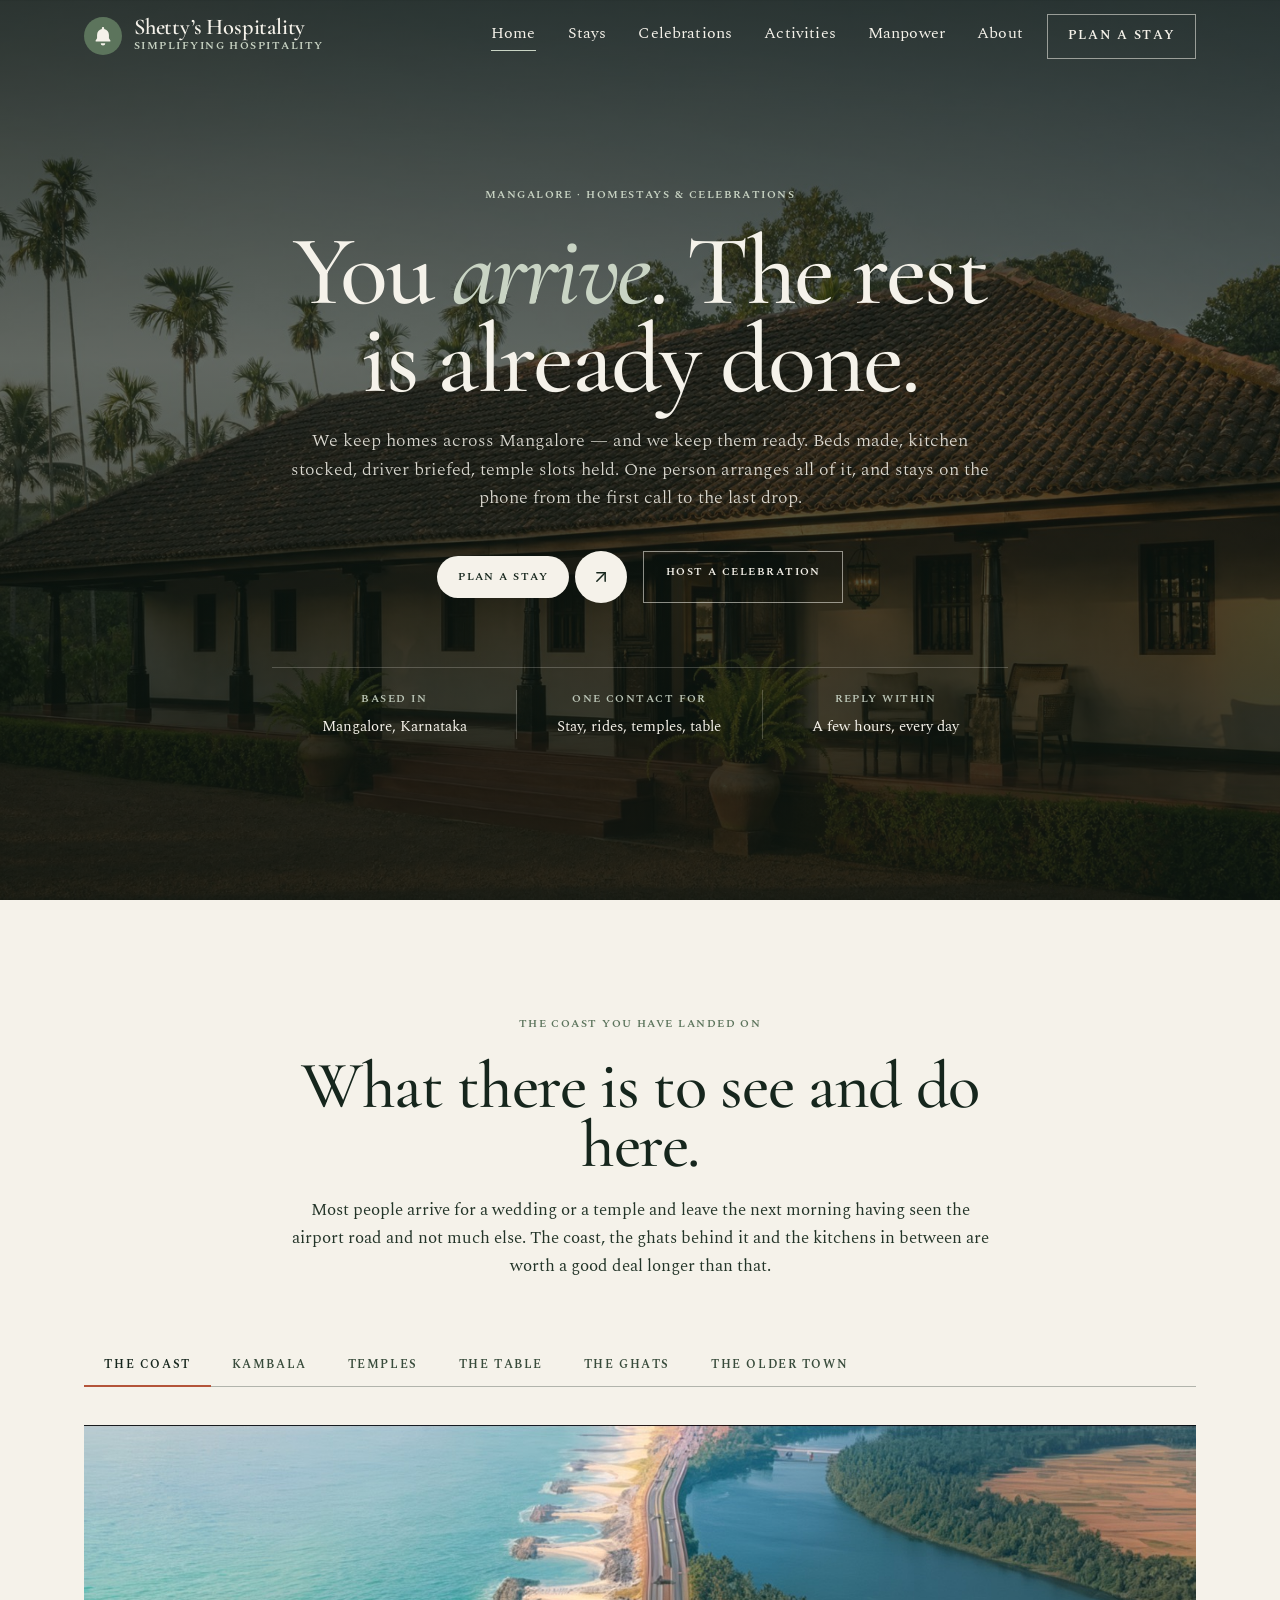
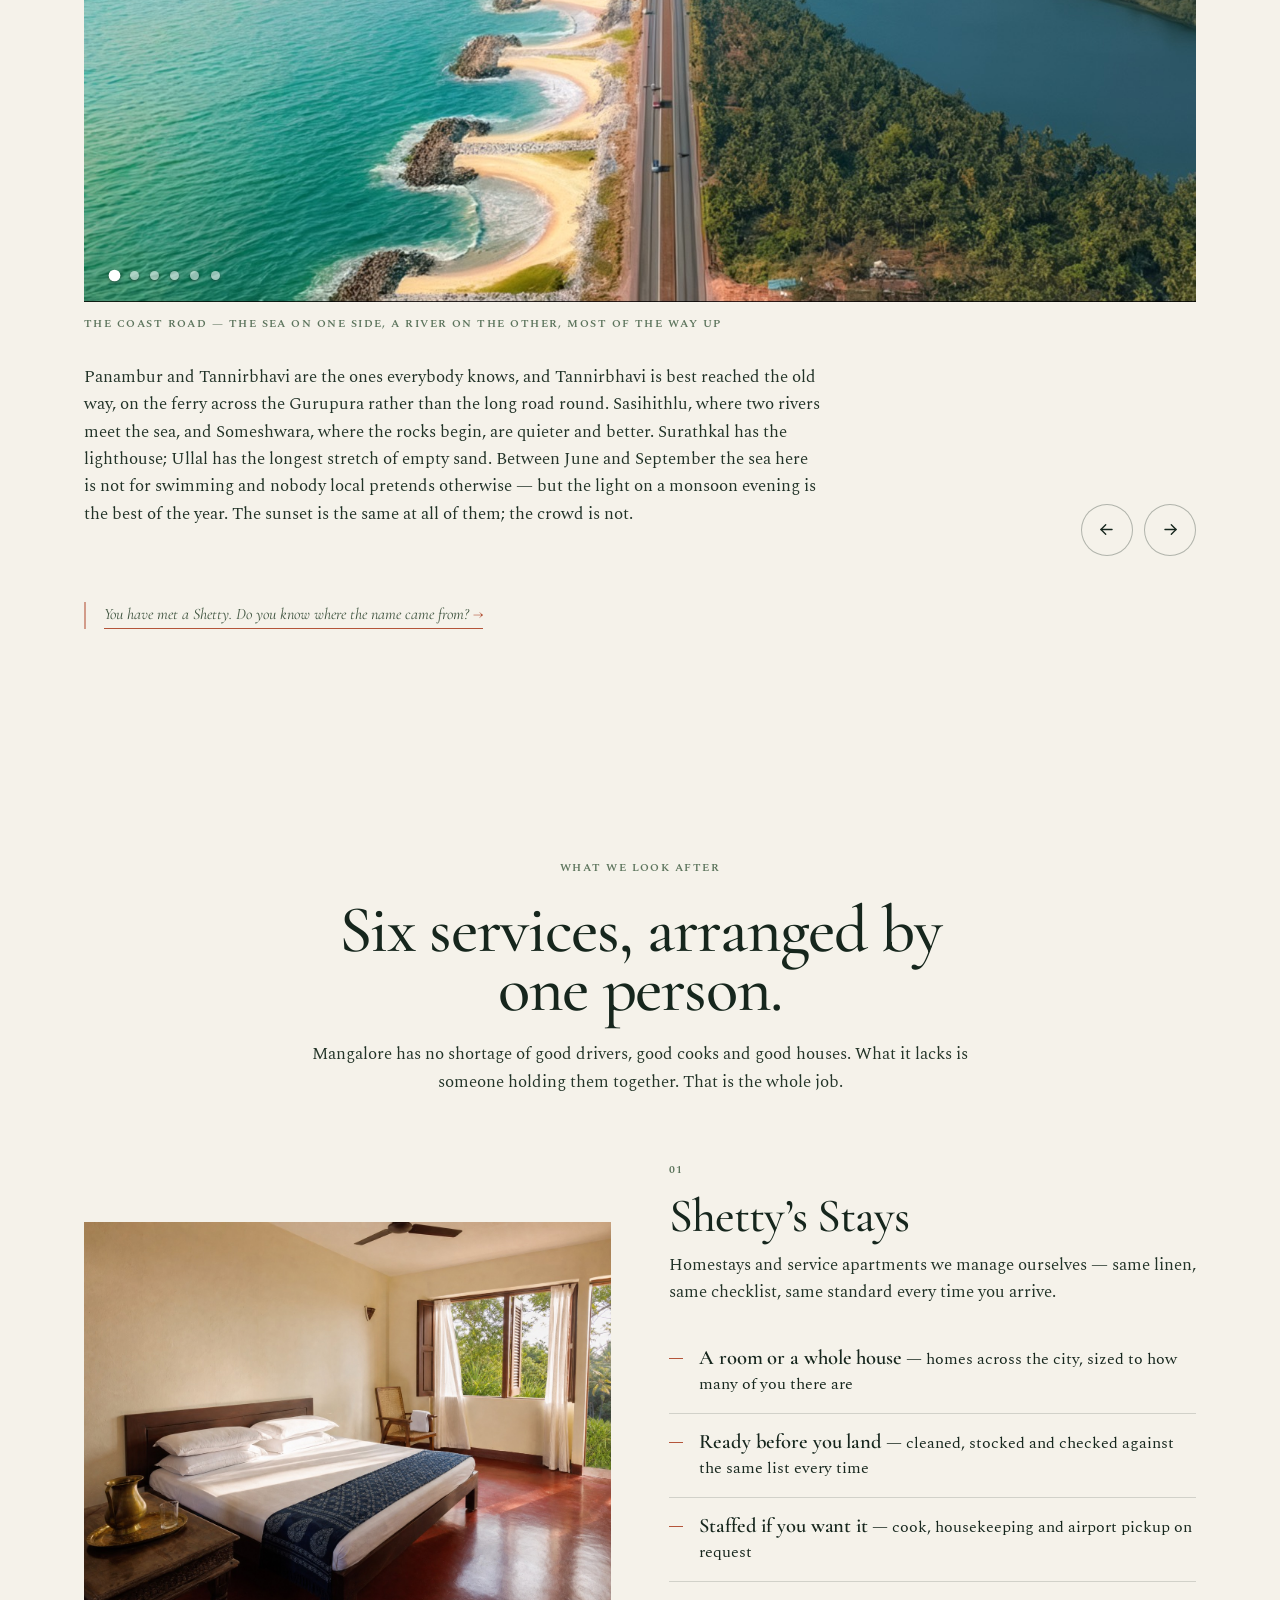
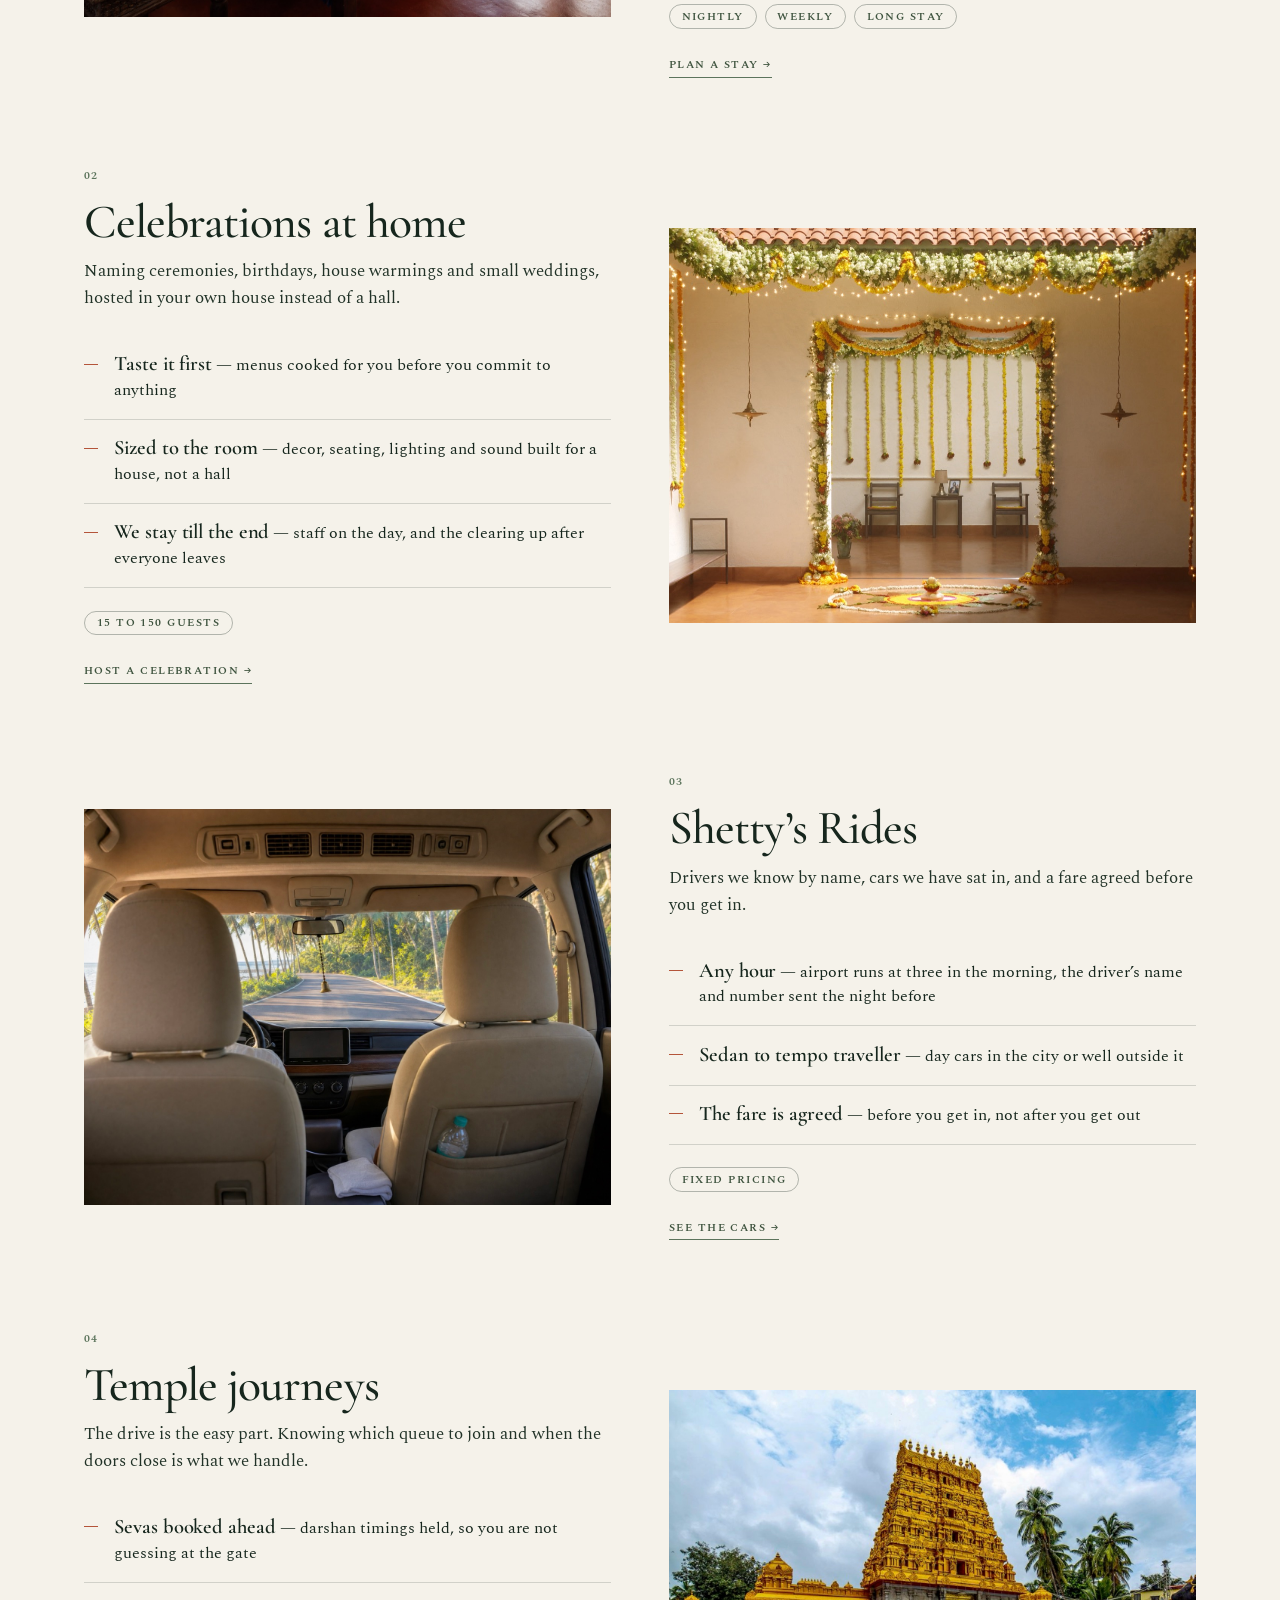
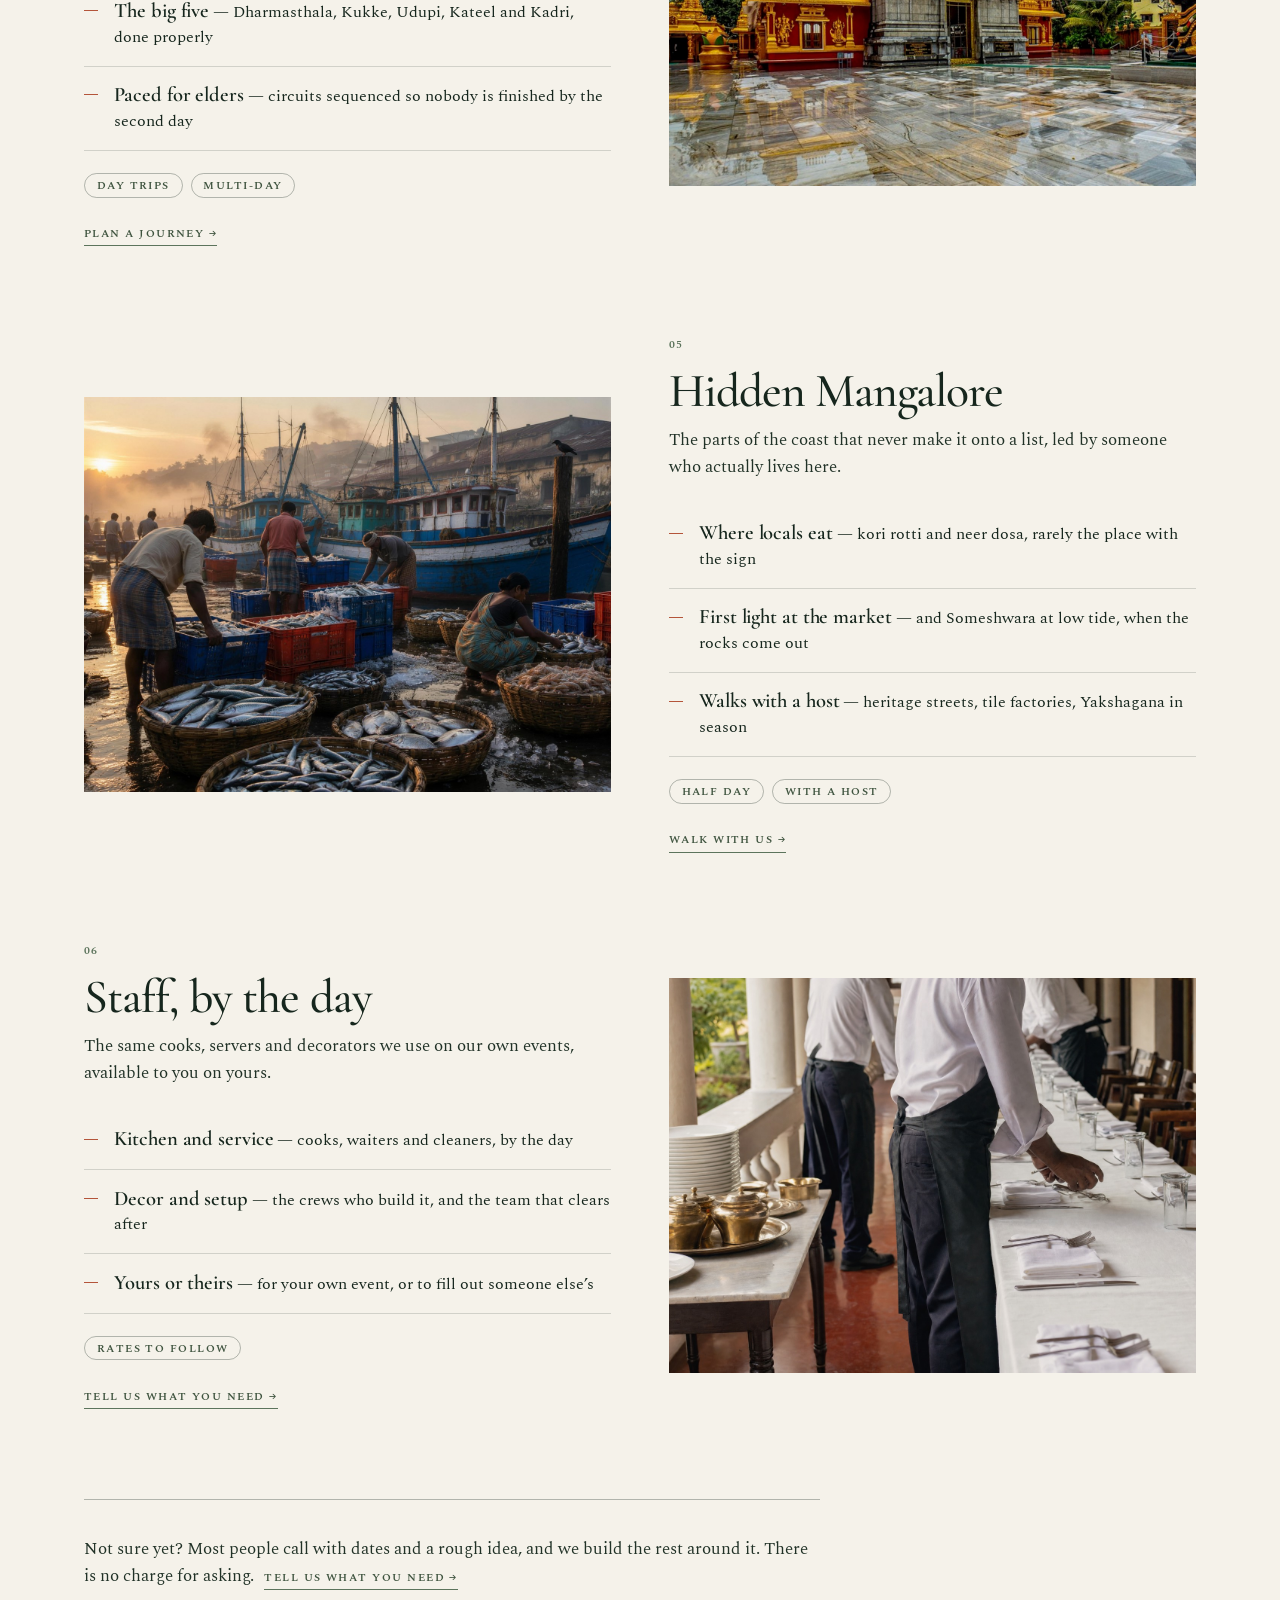
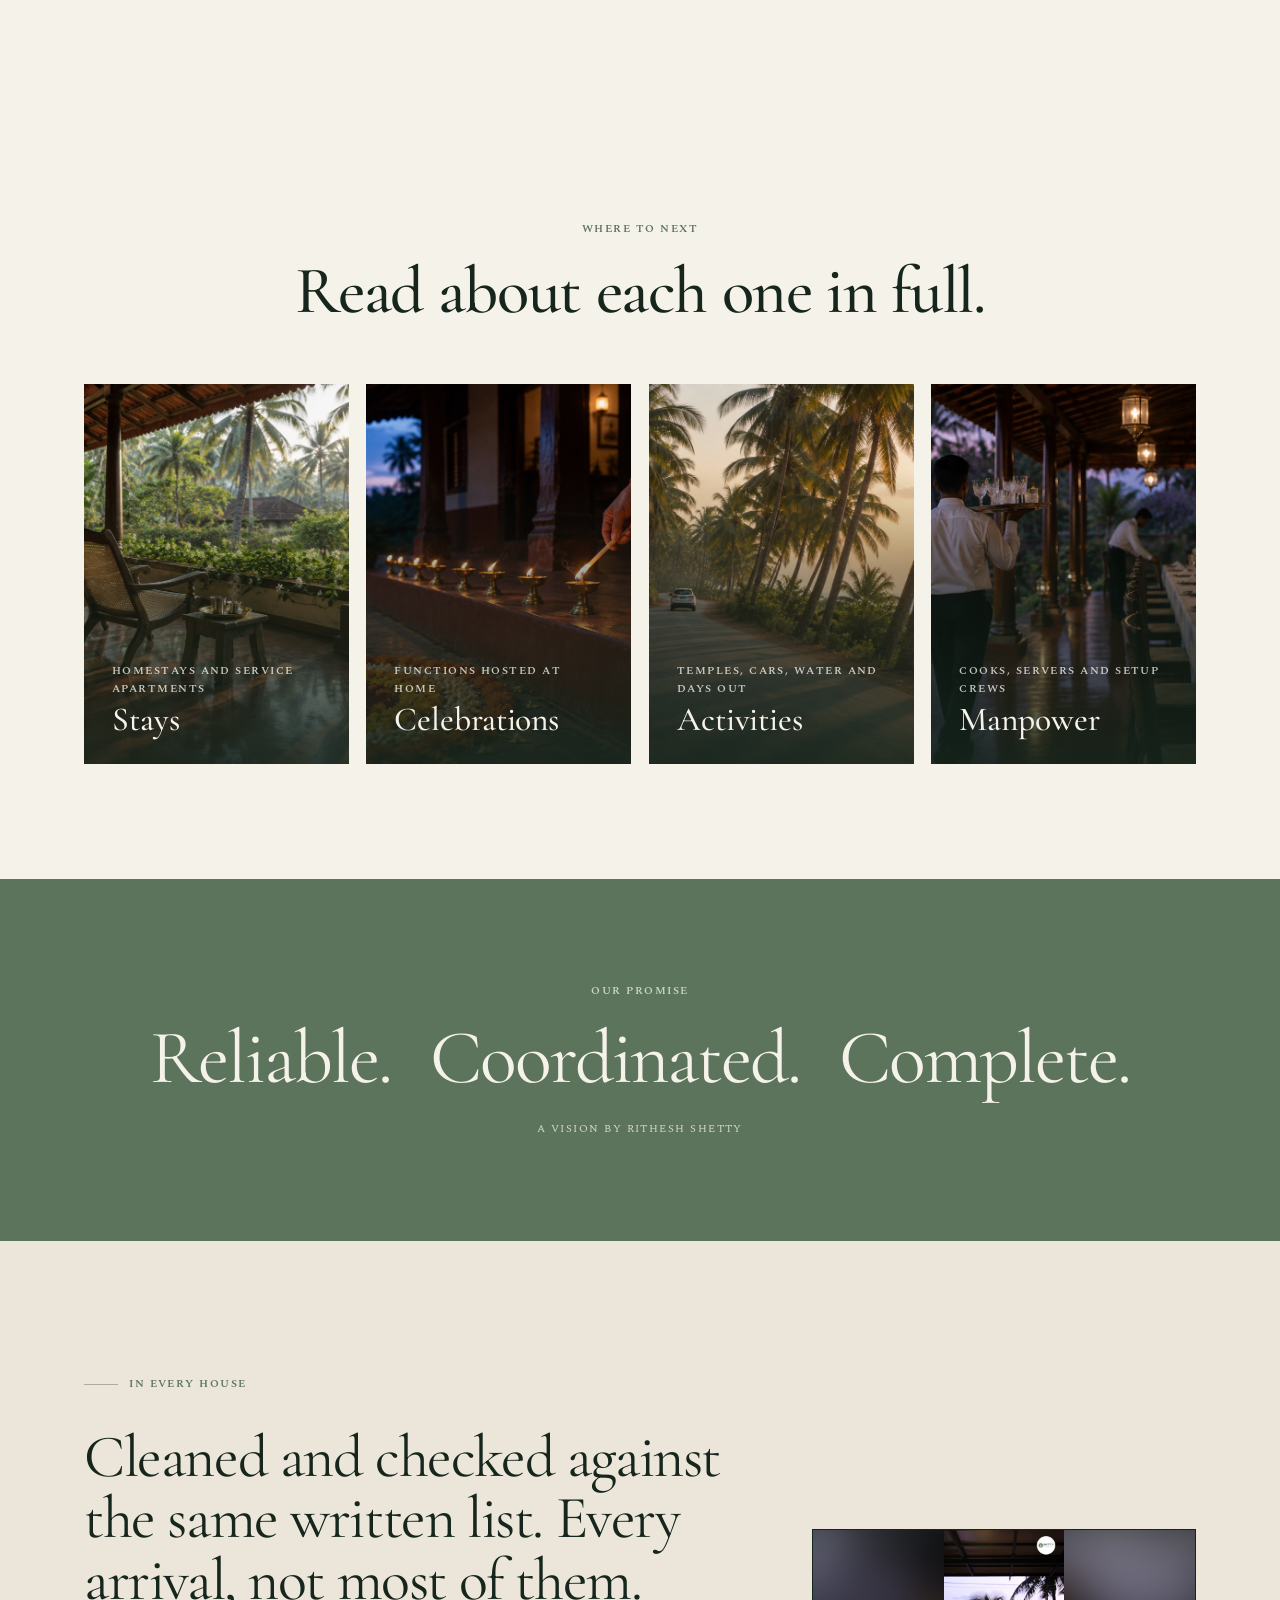
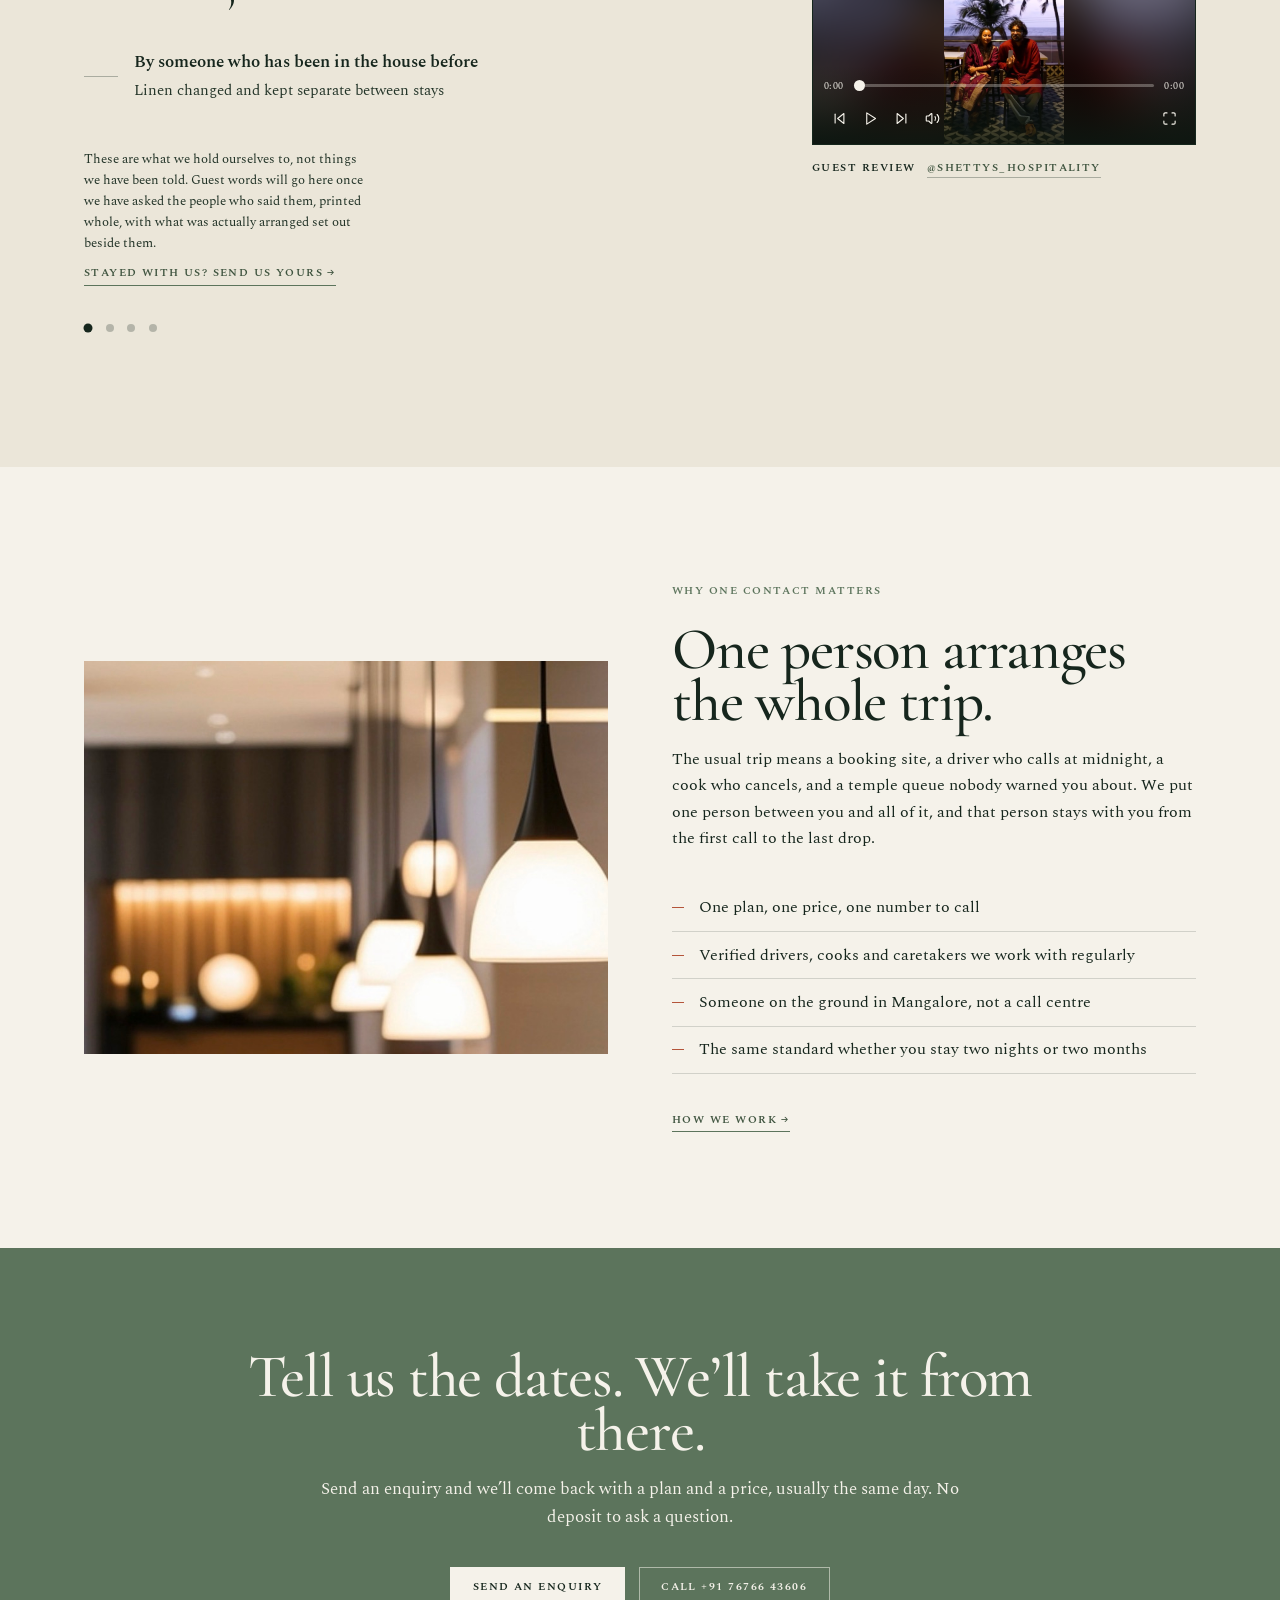
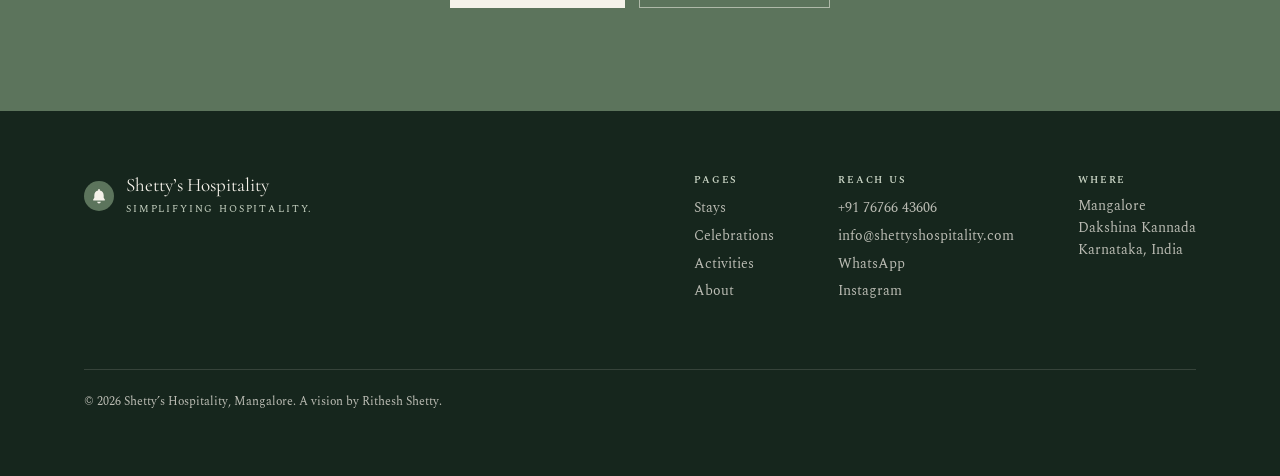
==== commit 4de21b46: "Home: make the Bunt aside look clickable The quiet version had one affordance, a dotted underline, w" ====
--- a/docs/index.html
+++ b/docs/index.html
@@ -8,7 +8,7 @@
 <link rel="preconnect" href="https://fonts.googleapis.com">
 <link rel="preconnect" href="https://fonts.gstatic.com" crossorigin>
 <link href="https://fonts.googleapis.com/css2?family=Cormorant+Garamond:ital,wght@0,300..700;1,300..700&family=Spectral:ital,wght@0,300;0,400;0,500;0,600;0,700;1,300;1,400;1,600&display=swap" rel="stylesheet">
-<link rel="stylesheet" href="assets/css/styles.css?v=1790261187" />
+<link rel="stylesheet" href="assets/css/styles.css?v=1790860045" />
 <script>document.documentElement.classList.add('js');</script>
 </head>
 <body class="home">
@@ -49,8 +49,8 @@
 
 <section class="vhero">
   <picture class="vhero__pic" aria-hidden="true">
-    <source media="(max-width:819px)" srcset="assets/img/hero-portrait.jpg?v=1790261187" />
-    <img class="vhero__media" src="assets/img/hero.jpg?v=1790261187" alt=""
+    <source media="(max-width:819px)" srcset="assets/img/hero-portrait.jpg?v=1790860045" />
+    <img class="vhero__media" src="assets/img/hero.jpg?v=1790860045" alt=""
          fetchpriority="high" decoding="async" />
   </picture>
   <div class="vhero__scrim" aria-hidden="true"></div>
@@ -108,42 +108,42 @@
       </div>
       <div class="mang__panel is-current" id="mang-coast" role="tabpanel" data-mangpanel>
         <figure class="mang__figure">
-          <img src="assets/img/coast-road.jpg?v=1790261187" alt="The coast highway from the air, the Arabian Sea and its breakwaters on one side and a river on the other" fetchpriority="high" />
+          <img src="assets/img/coast-road.jpg?v=1790860045" alt="The coast highway from the air, the Arabian Sea and its breakwaters on one side and a river on the other" fetchpriority="high" />
           <figcaption>The coast road &mdash; the sea on one side, a river on the other, most of the way up</figcaption>
         </figure>
         <p class="mang__text">Panambur and Tannirbhavi are the ones everybody knows, and Tannirbhavi is best reached the old way, on the ferry across the Gurupura rather than the long road round. Sasihithlu, where two rivers meet the sea, and Someshwara, where the rocks begin, are quieter and better. Surathkal has the lighthouse; Ullal has the longest stretch of empty sand. Between June and September the sea here is not for swimming and nobody local pretends otherwise — but the light on a monsoon evening is the best of the year. The sunset is the same at all of them; the crowd is not.</p>
       </div>
       <div class="mang__panel" id="mang-kambala" role="tabpanel" data-mangpanel>
         <figure class="mang__figure">
-          <img src="assets/img/kambala.jpg?v=1790261187" alt="A pair of buffalo racing down a flooded paddy track at a kambala" loading="lazy" />
+          <img src="assets/img/kambala.jpg?v=1790860045" alt="A pair of buffalo racing down a flooded paddy track at a kambala" loading="lazy" />
           <figcaption>Kambala &mdash; paired buffalo raced down a flooded paddy track, through the season</figcaption>
         </figure>
         <p class="mang__text">From about November to March, pairs of buffalo are raced down flooded paddy tracks with a man running behind them holding the reins, and half a district turns out to watch. The good meets run through the night under lights, and there is nothing polite about them. Yakshagana runs in the same months — painted faces, drums, a story that starts at ten and finishes at dawn — and bhuta kola is still performed at village shrines for the village, not for visitors. None of it is ticketed and none of it is on a schedule you will find online. Ask us what is on while you are here and we will find out.</p>
       </div>
       <div class="mang__panel" id="mang-temples" role="tabpanel" data-mangpanel>
         <figure class="mang__figure">
-          <img src="assets/img/temples-wide.jpg?v=1790261187" alt="The carved pillars of the Thousand Pillar Jain basadi at Moodabidri" loading="lazy" />
+          <img src="assets/img/temples-wide.jpg?v=1790860045" alt="The carved pillars of the Thousand Pillar Jain basadi at Moodabidri" loading="lazy" />
           <figcaption>The Thousand Pillar basadi at Moodabidri &mdash; no two pillars alike</figcaption>
         </figure>
         <p class="mang__text">Kadri and Mangaladevi are inside the city and take an hour between them. Kateel sits on an island in the middle of the Nandini. Dharmasthala, Kukke Subrahmanya and the Krishna Matha at Udupi are each a morning&rsquo;s drive. Inland at Moodabidri stands the Thousand Pillar basadi, a Jain temple whose carved pillars are said to be all different, and which most visitors to the coast never hear about. The difference between a good darshan and three hours in a queue is knowing which line to join, which seva to book ahead, and what time the doors actually close — which is most of what we do for you.</p>
       </div>
       <div class="mang__panel" id="mang-table" role="tabpanel" data-mangpanel>
         <figure class="mang__figure">
-          <img src="assets/img/food-wide.jpg?v=1790261187" alt="A coastal Karnataka meal of ghee roast, neer dosa and rava-fried fish" loading="lazy" />
+          <img src="assets/img/food-wide.jpg?v=1790860045" alt="A coastal Karnataka meal of ghee roast, neer dosa and rava-fried fish" loading="lazy" />
           <figcaption>Kori rotti, ghee roast, neer dosa, and a Gadbad after</figcaption>
         </figure>
         <p class="mang__text">Kori rotti, chicken ghee roast, neer dosa, pundi, fish fried in rava, and a Gadbad at the end of it. Five kitchens sit within a few streets of one another and none of them cook the same way: Bunt, Udupi, Konkani, Beary and Mangalorean Catholic. The last of those is where pork sorpotel and sannas come from, which surprises people who think they know Indian food. Go to the fish market at first light and you will see tomorrow&rsquo;s menu being argued over. We will tell you where to eat, and it is rarely the place with the sign.</p>
       </div>
       <div class="mang__panel" id="mang-ghats" role="tabpanel" data-mangpanel>
         <figure class="mang__figure">
-          <img src="assets/img/ghats-wide.jpg?v=1790261187" alt="A wet ghat road curving through the monsoon forest of the Western Ghats" loading="lazy" />
+          <img src="assets/img/ghats-wide.jpg?v=1790860045" alt="A wet ghat road curving through the monsoon forest of the Western Ghats" loading="lazy" />
           <figcaption>The ghat road in the monsoon</figcaption>
         </figure>
         <p class="mang__text">An hour inland the land stands up. Charmadi and Shiradi climb through thirty-odd hairpins into coffee and pepper country, and through the monsoon the waterfalls beside the road run hard enough to hear over the engine. Agumbe, up the ghat, takes some of the heaviest rain in the country and the sunsets from the top are worth the drive on a clear evening. Bring something warm; it is ten degrees cooler up there than it is on the coast, which nobody ever believes until they arrive.</p>
       </div>
       <div class="mang__panel" id="mang-town" role="tabpanel" data-mangpanel>
         <figure class="mang__figure">
-          <img src="assets/img/sultan-battery.jpg?v=1790261187" alt="The stone bastion of Sultan Battery on the Gurupura river at Boloor, Mangalore" loading="lazy" />
+          <img src="assets/img/sultan-battery.jpg?v=1790860045" alt="The stone bastion of Sultan Battery on the Gurupura river at Boloor, Mangalore" loading="lazy" />
           <figcaption>Sultan Battery &mdash; Tipu&rsquo;s watchtower at Boloor, on the Gurupura</figcaption>
         </figure>
         <p class="mang__text">The tile factories here roofed half of south India, which is why every old building from Bombay to Colombo wears the same terracotta. The standing figure at Karkala is an easy half day inland. St Aloysius has a chapel painted floor to ceiling by an Italian Jesuit in the 1890s that almost nobody outside the city has heard of. And the old trade with Arabia and Portugal still shows in the street names, the doorways and the food, if somebody points it out.</p>
@@ -159,8 +159,7 @@
   </div>
 
   <p class="aside-note reveal">
-    <span class="aside-note__mark" aria-hidden="true">&lowast;</span>
-    <button type="button" class="aside-note__link" data-bunt-open>You have met a Shetty. This is the coast the name came from.</button>
+    <button type="button" class="aside-note__link" data-bunt-open>You have met a Shetty. Do you know where the name came from?</button>
   </p>
 </section>
 
@@ -177,7 +176,7 @@
   <ol class="offer">
     <li class="offer__row reveal">
       <figure class="offer__media">
-        <img src="assets/img/cards/stays.jpg?v=1790261187" alt="A made-up bedroom in a managed homestay, shutters open to the garden" loading="lazy" />
+        <img src="assets/img/cards/stays.jpg?v=1790860045" alt="A made-up bedroom in a managed homestay, shutters open to the garden" loading="lazy" />
       </figure>
       <div class="offer__copy">
         <p class="offer__n">01</p>
@@ -194,7 +193,7 @@
     </li>
     <li class="offer__row reveal">
       <figure class="offer__media">
-        <img src="assets/img/cards/celebrations.jpg?v=1790261187" alt="A Mangalore house decorated for a family celebration" loading="lazy" />
+        <img src="assets/img/cards/celebrations.jpg?v=1790860045" alt="A Mangalore house decorated for a family celebration" loading="lazy" />
       </figure>
       <div class="offer__copy">
         <p class="offer__n">02</p>
@@ -211,7 +210,7 @@
     </li>
     <li class="offer__row reveal">
       <figure class="offer__media">
-        <img src="assets/img/cards/rides.jpg?v=1790261187" alt="The coast road ahead, seen from the second row of a seven-seater" loading="lazy" />
+        <img src="assets/img/cards/rides.jpg?v=1790860045" alt="The coast road ahead, seen from the second row of a seven-seater" loading="lazy" />
       </figure>
       <div class="offer__copy">
         <p class="offer__n">03</p>
@@ -228,7 +227,7 @@
     </li>
     <li class="offer__row reveal">
       <figure class="offer__media">
-        <img src="assets/img/cards/temples.jpg?v=1790261187" alt="The gold gopuram of Kudroli Gokarnanatha temple, Mangalore, after rain" loading="lazy" />
+        <img src="assets/img/cards/temples.jpg?v=1790860045" alt="The gold gopuram of Kudroli Gokarnanatha temple, Mangalore, after rain" loading="lazy" />
       </figure>
       <div class="offer__copy">
         <p class="offer__n">04</p>
@@ -245,7 +244,7 @@
     </li>
     <li class="offer__row reveal">
       <figure class="offer__media">
-        <img src="assets/img/cards/hidden.jpg?v=1790261187" alt="First light at the Bunder fish market, the old port in Mangalore, the night&rsquo;s catch being sorted on the quay" loading="lazy" />
+        <img src="assets/img/cards/hidden.jpg?v=1790860045" alt="First light at the Bunder fish market, the old port in Mangalore, the night&rsquo;s catch being sorted on the quay" loading="lazy" />
       </figure>
       <div class="offer__copy">
         <p class="offer__n">05</p>
@@ -262,7 +261,7 @@
     </li>
     <li class="offer__row reveal">
       <figure class="offer__media">
-        <img src="assets/img/manpower.jpg?v=1790261187" alt="Service staff laying a long table before guests arrive" loading="lazy" />
+        <img src="assets/img/manpower.jpg?v=1790860045" alt="Service staff laying a long table before guests arrive" loading="lazy" />
       </figure>
       <div class="offer__copy">
         <p class="offer__n">06</p>
@@ -294,7 +293,7 @@
 
   <nav class="jump reveal" aria-label="The four service pages">
     <a class="jcard" href="stays.html">
-      <img class="jcard__img" src="assets/img/cards/stays-card.jpg?v=1790261187" alt="" loading="lazy" />
+      <img class="jcard__img" src="assets/img/cards/stays-card.jpg?v=1790860045" alt="" loading="lazy" />
       <span class="jcard__veil" aria-hidden="true"></span>
       <span class="jcard__body">
         <span class="jcard__sub">Homestays and service apartments</span>
@@ -302,7 +301,7 @@
       </span>
     </a>
     <a class="jcard" href="celebrations.html">
-      <img class="jcard__img" src="assets/img/cards/celebrations-card.jpg?v=1790261187" alt="" loading="lazy" />
+      <img class="jcard__img" src="assets/img/cards/celebrations-card.jpg?v=1790860045" alt="" loading="lazy" />
       <span class="jcard__veil" aria-hidden="true"></span>
       <span class="jcard__body">
         <span class="jcard__sub">Functions hosted at home</span>
@@ -310,7 +309,7 @@
       </span>
     </a>
     <a class="jcard" href="journeys.html">
-      <img class="jcard__img" src="assets/img/cards/journeys-card.jpg?v=1790261187" alt="" loading="lazy" />
+      <img class="jcard__img" src="assets/img/cards/journeys-card.jpg?v=1790860045" alt="" loading="lazy" />
       <span class="jcard__veil" aria-hidden="true"></span>
       <span class="jcard__body">
         <span class="jcard__sub">Temples, cars, water and days out</span>
@@ -318,7 +317,7 @@
       </span>
     </a>
     <a class="jcard" href="manpower.html">
-      <img class="jcard__img" src="assets/img/cards/manpower-card.jpg?v=1790261187" alt="" loading="lazy" />
+      <img class="jcard__img" src="assets/img/cards/manpower-card.jpg?v=1790860045" alt="" loading="lazy" />
       <span class="jcard__veil" aria-hidden="true"></span>
       <span class="jcard__body">
         <span class="jcard__sub">Cooks, servers and setup crews</span>
@@ -450,11 +449,11 @@
     <!-- The path is relative to styles.css, not to this page: a url() carried in a custom
      property resolves against the stylesheet that USES it, and the only consumer is
      .vplayer::before. Written page-relative it resolved to /assets/css/assets/img/ and 404d. -->
-    <figure class="vplayer" data-vplayer style="--poster:url(../img/review-poster.jpg?v=1790261187)">
+    <figure class="vplayer" data-vplayer style="--poster:url(../img/review-poster.jpg?v=1790860045)">
     <video class="vplayer__video" playsinline preload="metadata"
-    poster="assets/img/review-poster.jpg?v=1790261187"
+    poster="assets/img/review-poster.jpg?v=1790860045"
     aria-label="A guest talking about their stay">
-    <source src="assets/video/review.mp4?v=1790261187" type="video/mp4" />
+    <source src="assets/video/review.mp4?v=1790860045" type="video/mp4" />
     </video>
 
   
@@ -553,6 +552,6 @@
     <p class="foot__legal">&copy; <span id="yr">2026</span> Shetty&rsquo;s Hospitality, Mangalore. A vision by Rithesh Shetty.</p>
   </div>
 </footer>
-<script src="assets/js/main.js?v=1790261187"></script>
+<script src="assets/js/main.js?v=1790860045"></script>
 </body>
 </html>
--- a/docs/assets/css/styles.css
+++ b/docs/assets/css/styles.css
@@ -1442,31 +1442,34 @@
    are the browser's job rather than ours. It does NOT open by itself: an
    interstitial on arrival is the fastest way to lose the visitor who just
    landed, and Google treats one on mobile as an intrusive interstitial. */
-/* A margin note, not a call to action. It sits off to the left at the foot of
-   the section so it is caught out of the corner of the eye rather than aimed
-   at - no box, no fill, no uppercase. The asterisk does the work of saying
-   "aside" and the sentence does the work of making someone curious. */
+/* A margin note that still has to look clickable. The quiet version - italic
+   text, dotted underline, nothing else - read as a caption, and on a phone
+   there is no hover to discover otherwise. Four cues now, none of them a box:
+   the left rule says "aside", the solid underline says "link", the arrow says
+   "there is more", and the copy is a question, which asks to be answered.
+
+   The words are sage-dp, not terracotta: terracotta on paper measures 4.36:1
+   and AA wants 4.5 at this size. The terracotta goes on the rule, the
+   underline and the arrow, which carry no reading and so no contrast floor. */
 .aside-note{
   margin:clamp(30px,3.6vw,46px) 0 0;
-  display:flex; align-items:baseline; gap:.6em;
-}
-.aside-note__mark{
-  color:var(--tile); font-size:1.15rem; line-height:1; flex:none;
-  transform:translateY(.12em);
+  border-left:2px solid color-mix(in srgb, var(--tile) 55%, transparent);
+  padding-left:1.1rem;
 }
 .aside-note__link{
   font-family:var(--font-display); font-style:italic; font-weight:400;
   font-size:clamp(1rem,1.25vw,1.15rem); line-height:1.4;
-  color:color-mix(in srgb, var(--ink) 76%, var(--sage));
+  color:var(--sage-dp);
   background:none; border:0; padding:0 0 .18em; text-align:left; cursor:pointer;
-  border-bottom:1px dotted color-mix(in srgb, var(--sage) 70%, transparent);
+  border-bottom:1px solid var(--tile);
   transition:color var(--d-tint) var(--ease-tint), border-bottom-color var(--d-tint) var(--ease-tint);
 }
+.aside-note__link::after{
+  content:" \2192"; font-style:normal; color:var(--tile);
+}
 .aside-note__link:hover,.aside-note__link:focus-visible{
-  color:var(--ink); border-bottom-color:var(--tile); border-bottom-style:solid;
-}
-/* Match the focus ring used on the card row rather than leaving the browser
-   default, which lands as a red rectangle against this palette. */
+  color:var(--ink); border-bottom-color:var(--ink);
+}
 .aside-note__link:focus-visible{ outline:2px solid var(--brass); outline-offset:4px; }
 
 .bunt{
@@ -1505,6 +1508,63 @@
 }
 .bunt p:last-child{ margin-bottom:0; }
 .bunt em{ font-style:italic; color:var(--ink); }
+
+/* ---------- activities grid (Activities page) ---------- */
+/* This was a ruled text list, which is a dull way to sell things people do for
+   fun. Picture-led now: the photograph carries the excitement, the name sits on
+   it, and the practical detail - what it is, when it runs - lives underneath
+   where it can be read rather than skimmed. */
+.acts{
+  list-style:none; margin:0; padding:0;
+  display:grid; grid-template-columns:repeat(4,1fr);
+  gap:clamp(18px,2.2vw,32px);
+}
+.act{ display:flex; flex-direction:column; min-width:0; }
+.act__media{
+  position:relative; margin:0 0 clamp(14px,1.4vw,20px);
+  overflow:hidden; border-radius:var(--r); background:var(--ink);
+}
+.act__media img{
+  display:block; width:100%; aspect-ratio:4/3; object-fit:cover;
+  transition:transform var(--d-move) var(--ease);
+}
+.act:hover .act__media img{ transform:scale(1.05); }
+/* The name sits on the picture, on a gradient rather than a bar, so the image
+   is not cut in half by a block of colour. */
+.act__label{
+  position:absolute; left:0; right:0; bottom:0;
+  padding:clamp(28px,3vw,40px) clamp(14px,1.4vw,18px) clamp(12px,1.2vw,16px);
+  font-family:var(--font-display); font-weight:500;
+  font-size:clamp(1.15rem,1.5vw,1.4rem); line-height:1.15;
+  color:var(--paper);
+  background:linear-gradient(to top,
+    color-mix(in srgb, var(--ink) 88%, transparent) 0%,
+    color-mix(in srgb, var(--ink) 40%, transparent) 62%,
+    transparent 100%);
+}
+.act__text{
+  margin:0; font-size:.93rem; line-height:1.62;
+  color:color-mix(in srgb, var(--ink) 82%, var(--sage));
+}
+.act__meta{
+  margin:auto 0 0; padding-top:clamp(12px,1.2vw,16px);
+  font-size:var(--label); letter-spacing:var(--track-label);
+  text-transform:uppercase; font-weight:var(--w-label);
+  color:var(--sage);
+}
+
+@media (max-width:1000px){
+  .acts{ grid-template-columns:repeat(2,1fr); }
+}
+@media (max-width:620px){
+  /* One at a time on a phone. Two across leaves the copy in a 150px column,
+     and these carry real detail rather than a label. */
+  .acts{ grid-template-columns:1fr; gap:clamp(26px,6vw,34px); }
+  .act__media img{ aspect-ratio:16/9; }
+}
+@media (prefers-reduced-motion:reduce){
+  .act:hover .act__media img{ transform:none; }
+}
 
 /* --------------------------------------------------------------------------
    Corrections for the Cormorant Garamond / Spectral pair.
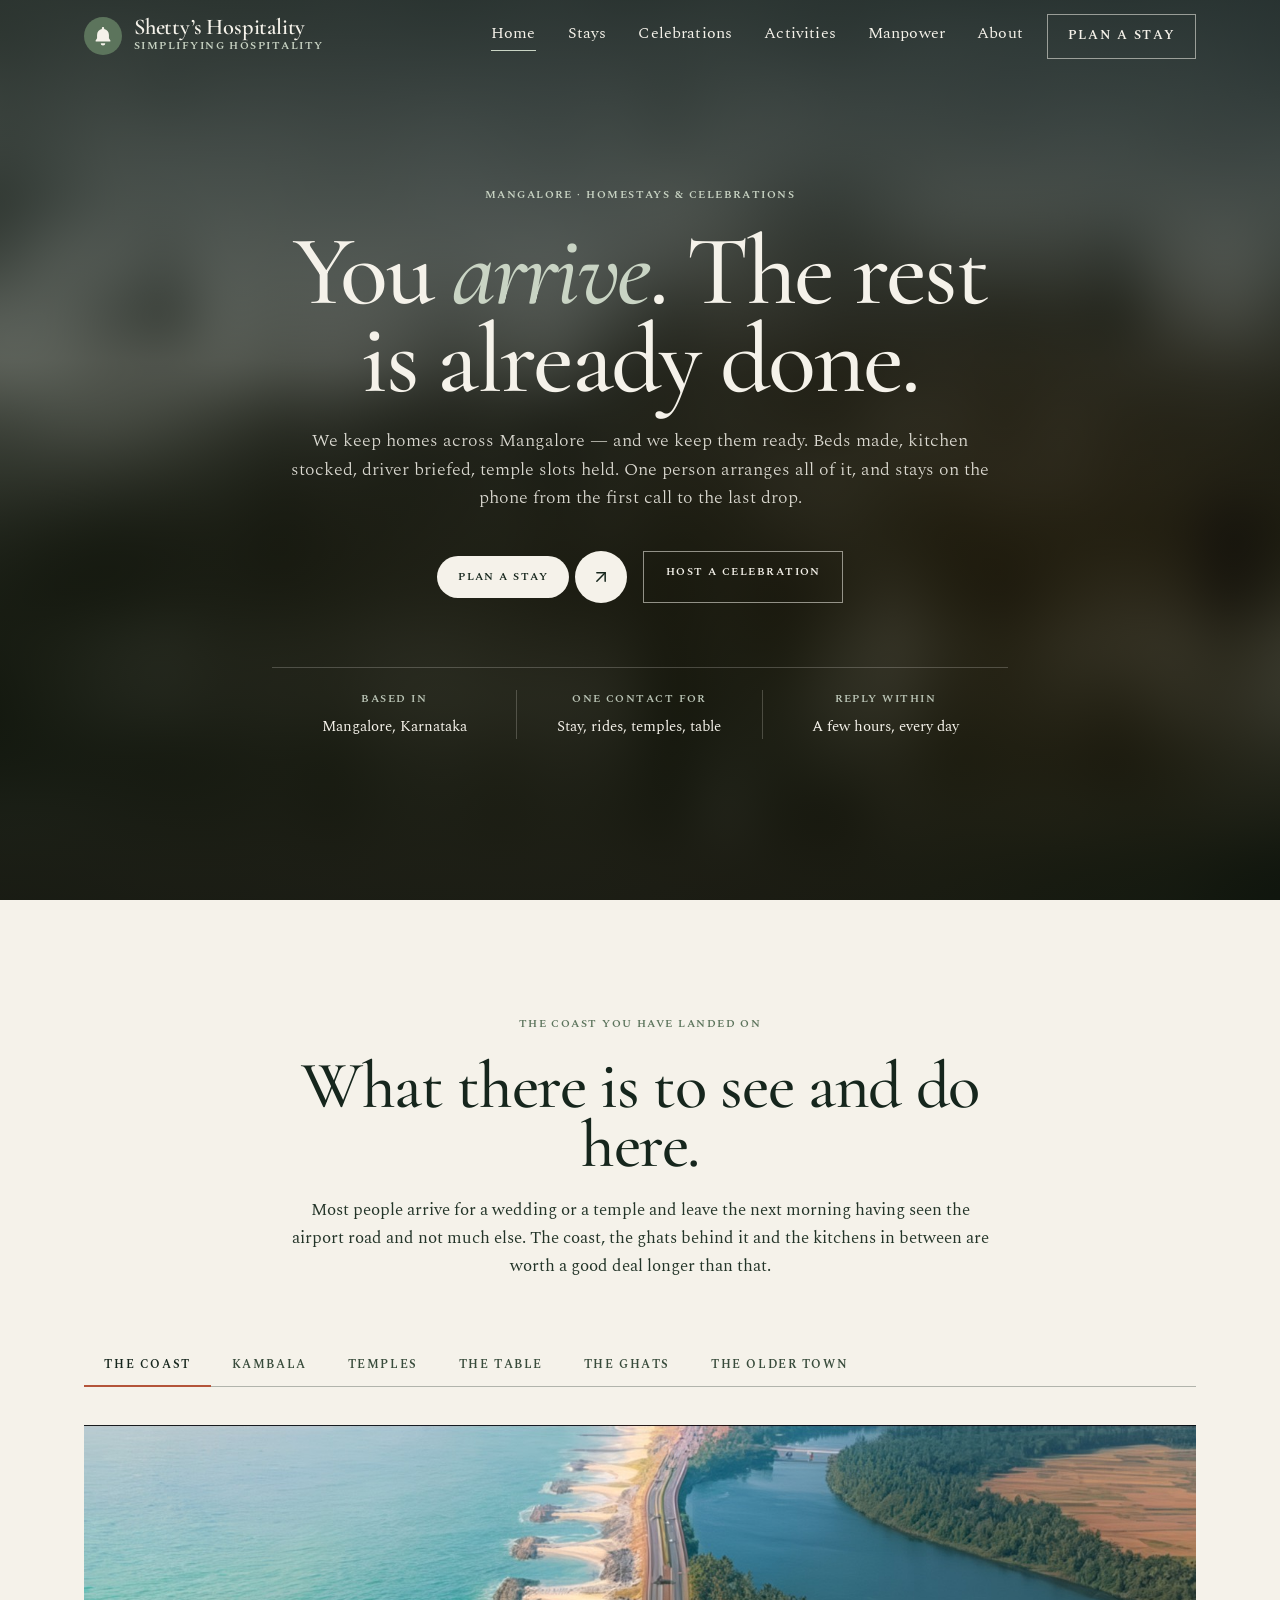
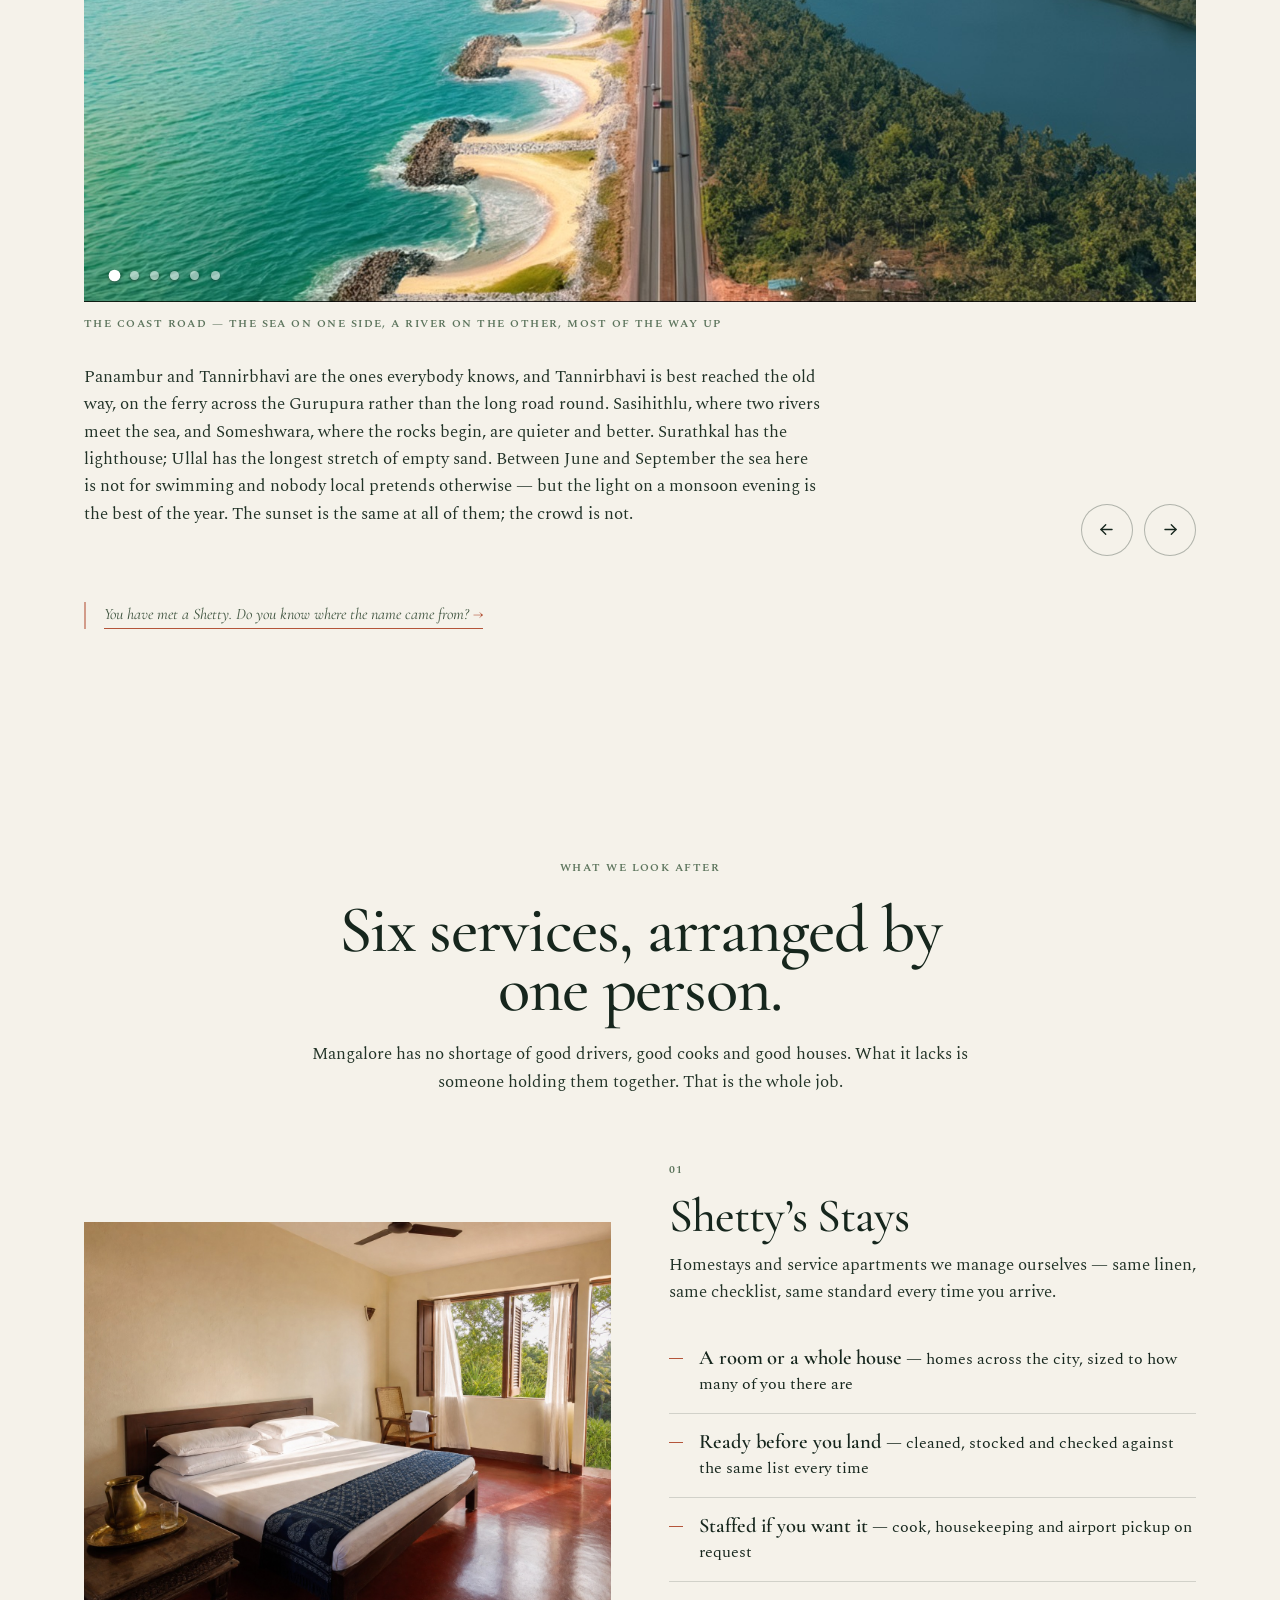
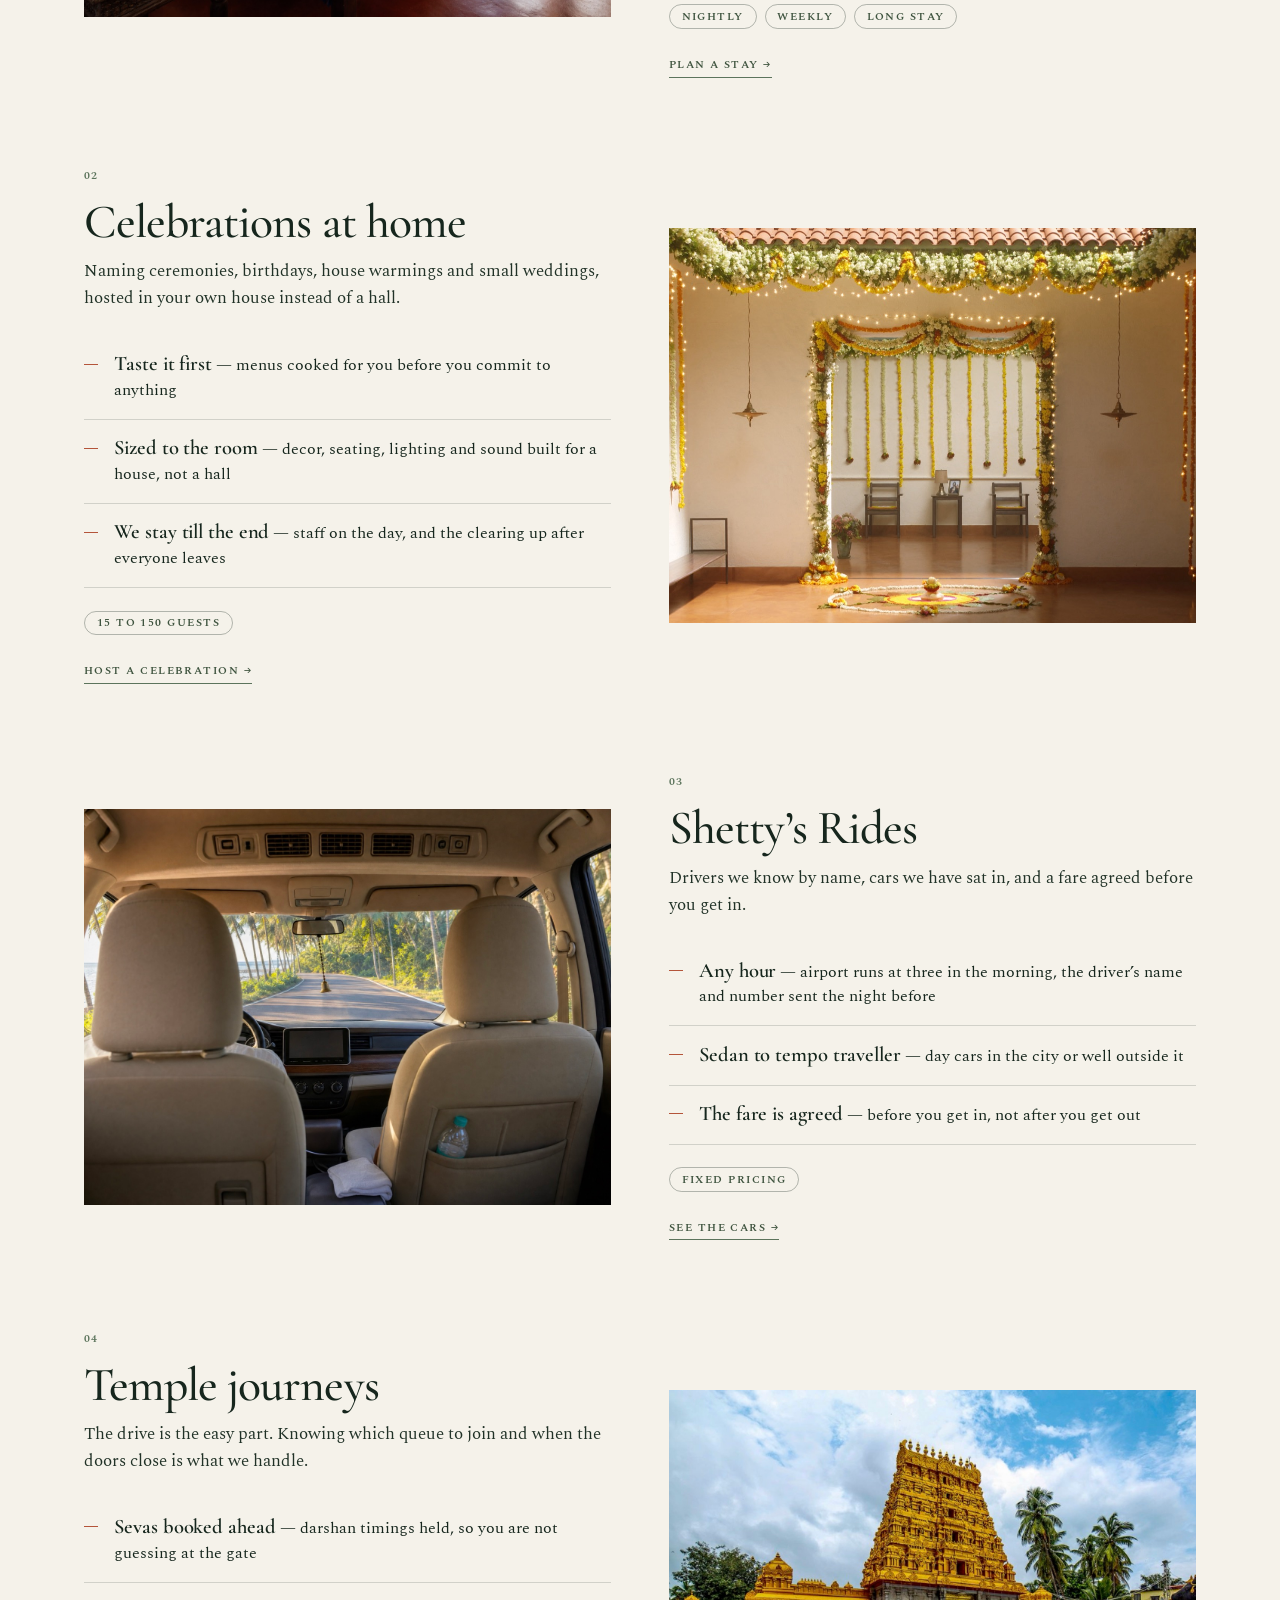
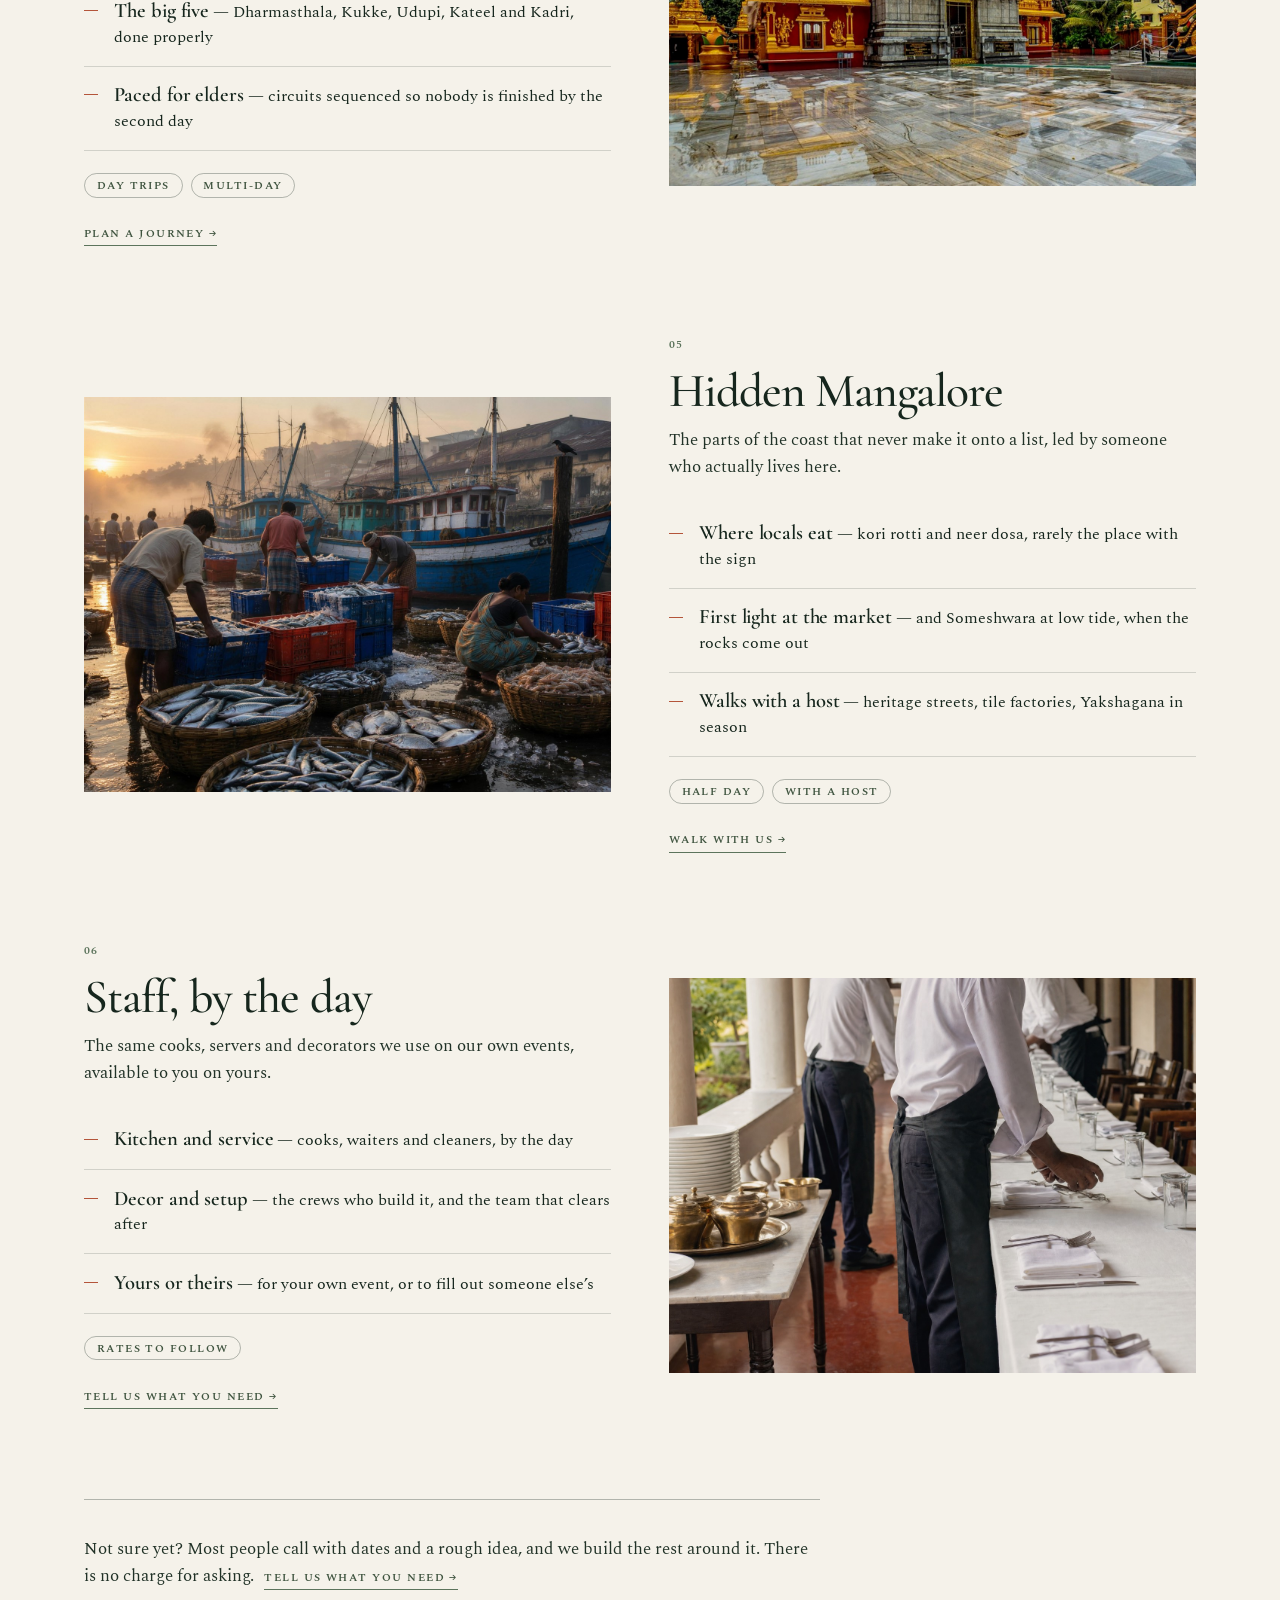
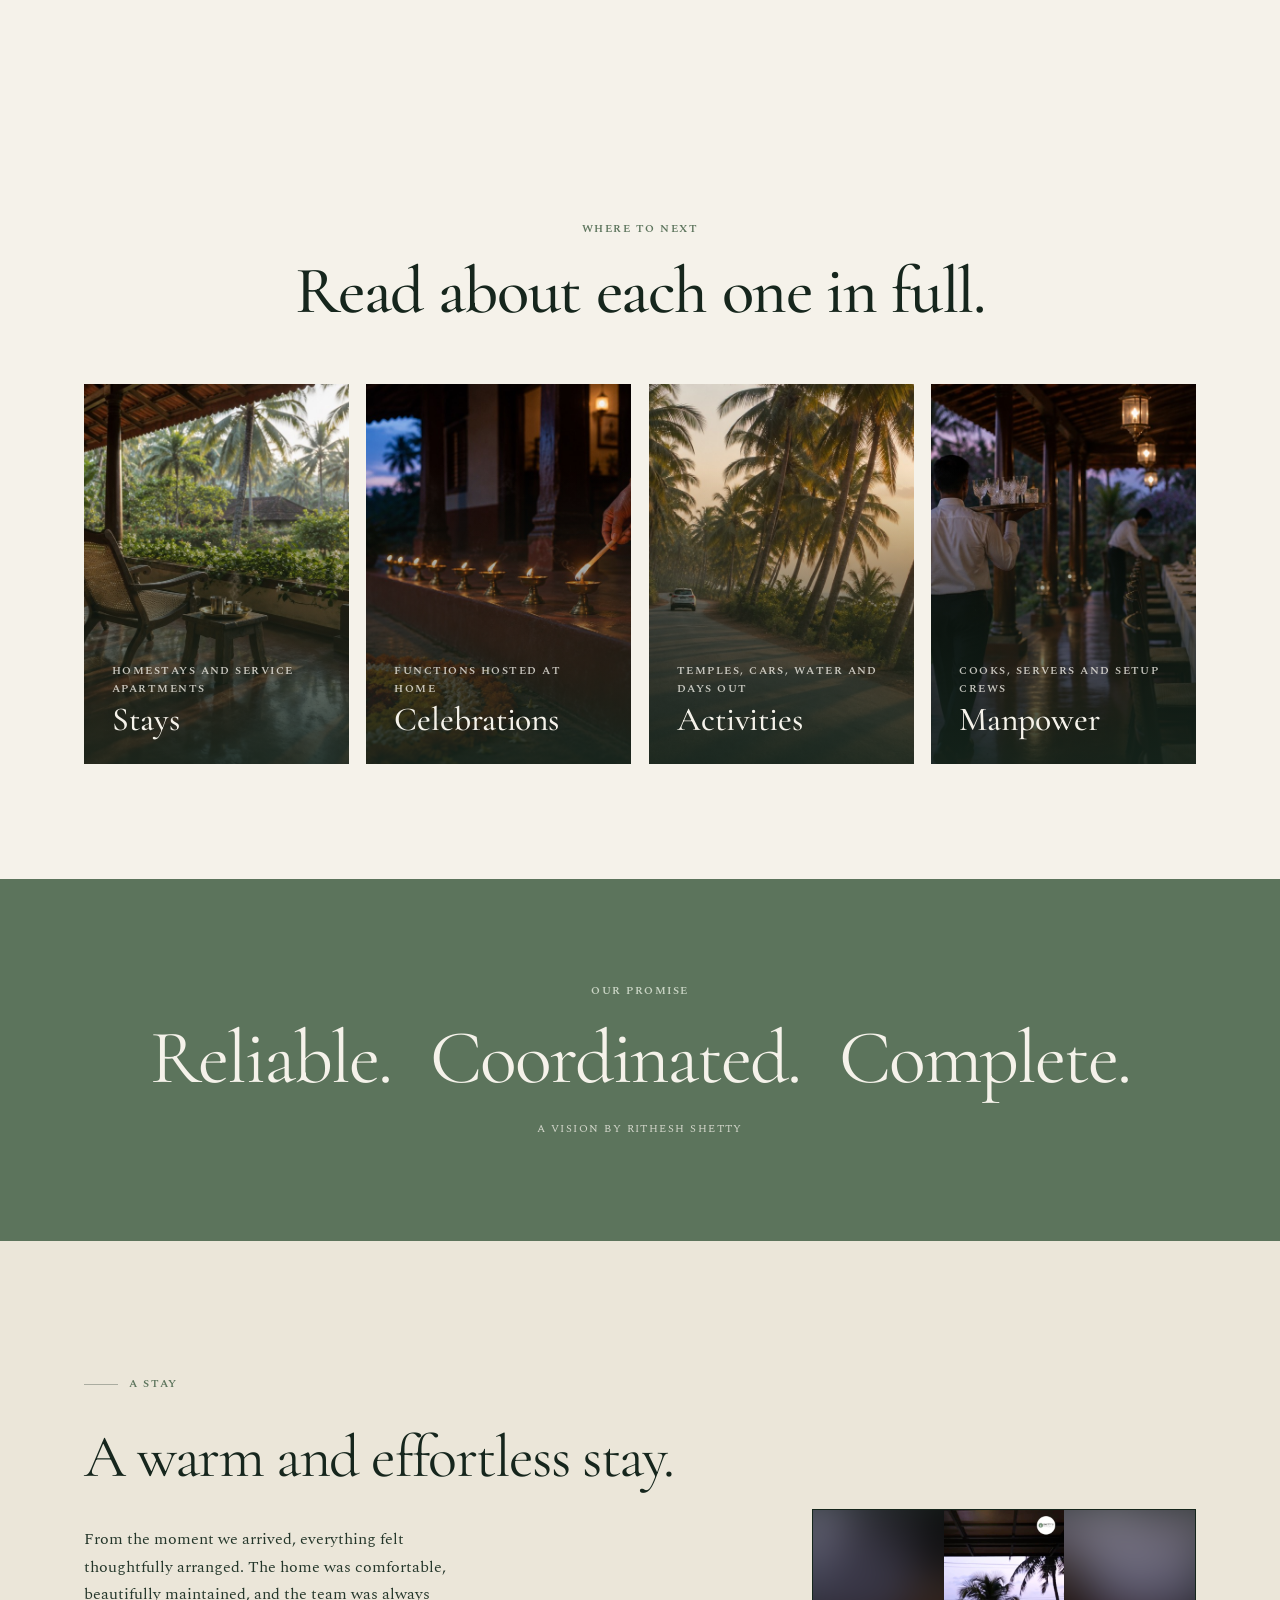
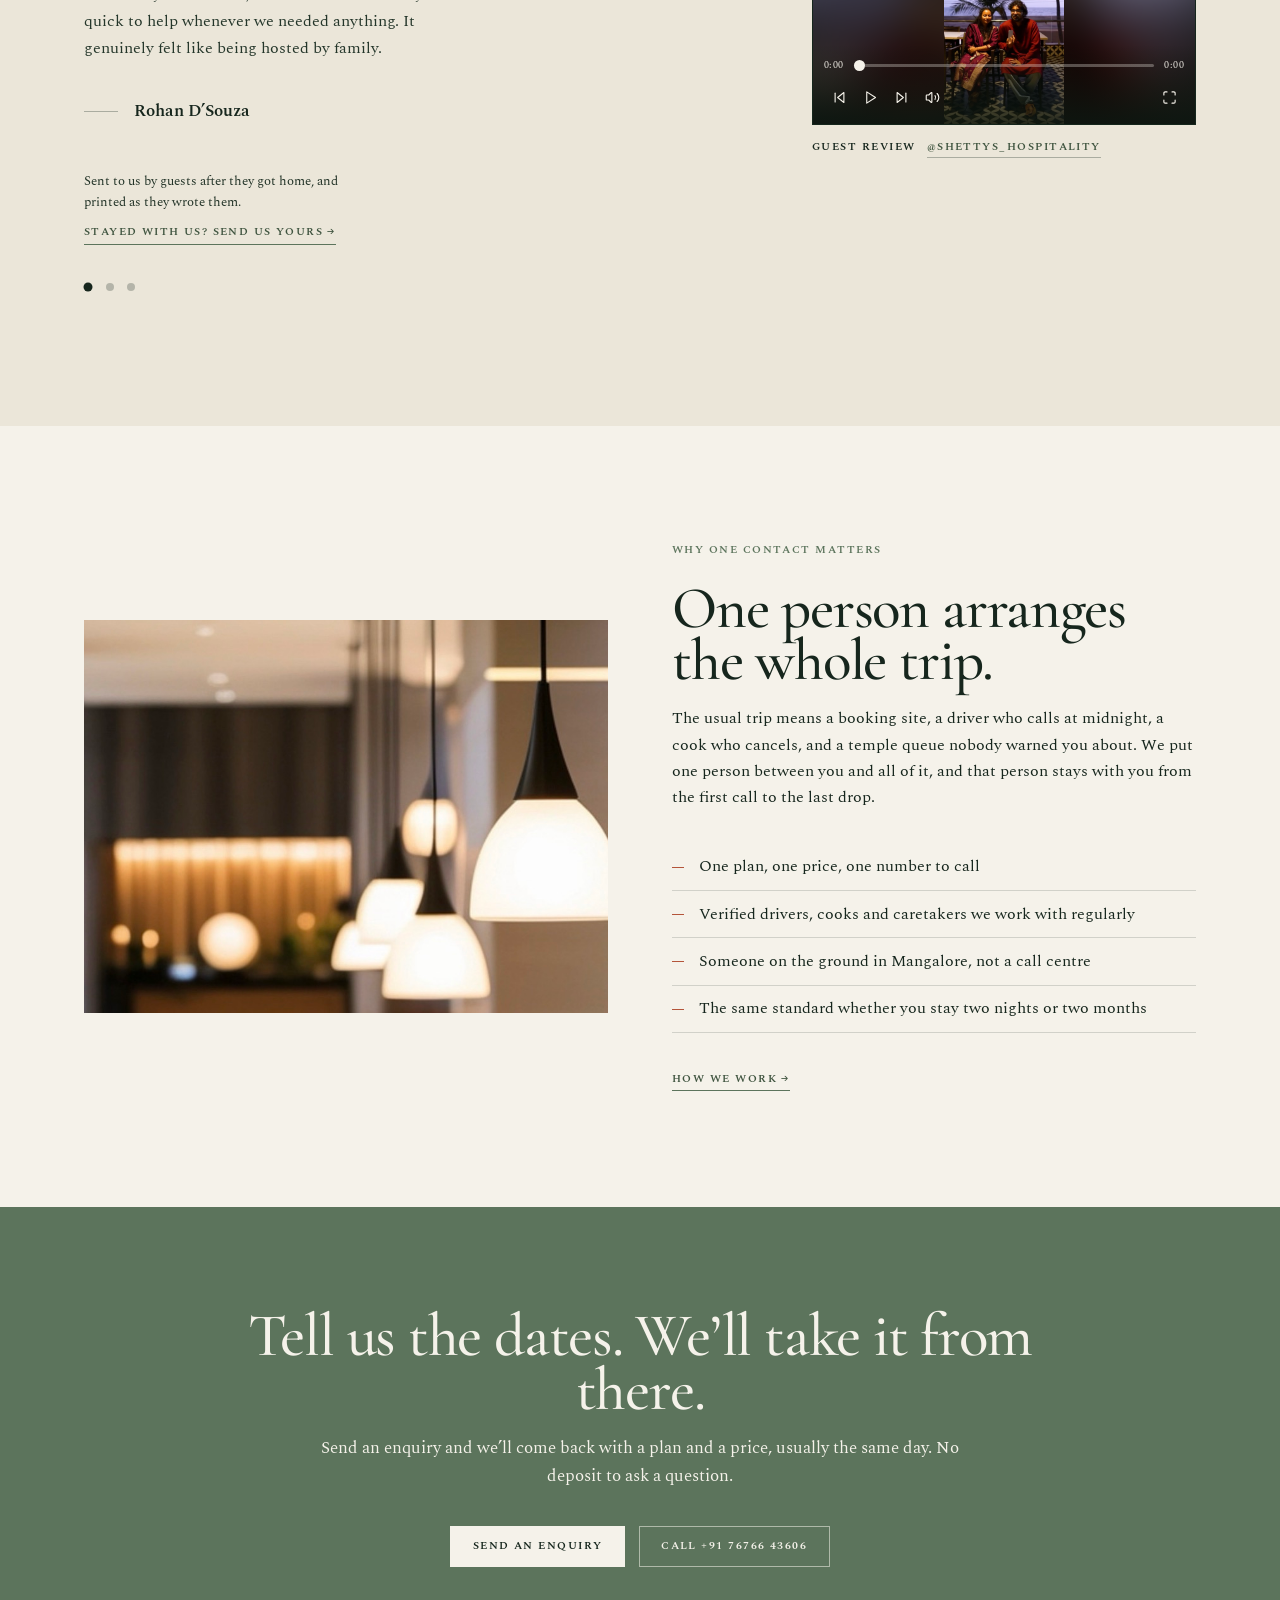
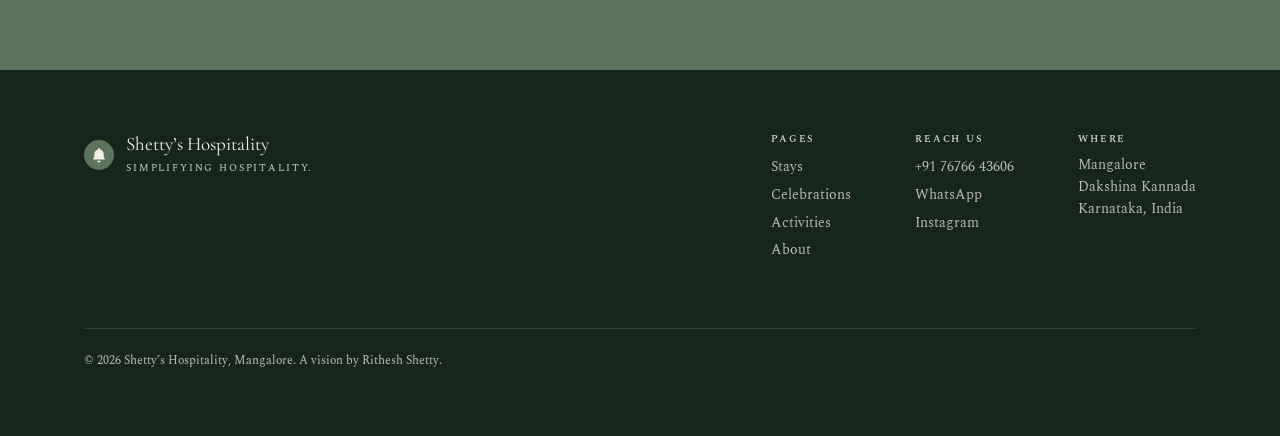
==== commit 9c21e230: "Three real guest quotes, and drop the email for WhatsApp QUOTES. The four commitment slots on Home a" ====
--- a/docs/index.html
+++ b/docs/index.html
@@ -8,7 +8,7 @@
 <link rel="preconnect" href="https://fonts.googleapis.com">
 <link rel="preconnect" href="https://fonts.gstatic.com" crossorigin>
 <link href="https://fonts.googleapis.com/css2?family=Cormorant+Garamond:ital,wght@0,300..700;1,300..700&family=Spectral:ital,wght@0,300;0,400;0,500;0,600;0,700;1,300;1,400;1,600&display=swap" rel="stylesheet">
-<link rel="stylesheet" href="assets/css/styles.css?v=1790860045" />
+<link rel="stylesheet" href="assets/css/styles.css?v=1790861084" />
 <script>document.documentElement.classList.add('js');</script>
 </head>
 <body class="home">
@@ -49,8 +49,8 @@
 
 <section class="vhero">
   <picture class="vhero__pic" aria-hidden="true">
-    <source media="(max-width:819px)" srcset="assets/img/hero-portrait.jpg?v=1790860045" />
-    <img class="vhero__media" src="assets/img/hero.jpg?v=1790860045" alt=""
+    <source media="(max-width:819px)" srcset="assets/img/hero-portrait.jpg?v=1790861084" />
+    <img class="vhero__media" src="assets/img/hero.jpg?v=1790861084" alt=""
          fetchpriority="high" decoding="async" />
   </picture>
   <div class="vhero__scrim" aria-hidden="true"></div>
@@ -108,42 +108,42 @@
       </div>
       <div class="mang__panel is-current" id="mang-coast" role="tabpanel" data-mangpanel>
         <figure class="mang__figure">
-          <img src="assets/img/coast-road.jpg?v=1790860045" alt="The coast highway from the air, the Arabian Sea and its breakwaters on one side and a river on the other" fetchpriority="high" />
+          <img src="assets/img/coast-road.jpg?v=1790861084" alt="The coast highway from the air, the Arabian Sea and its breakwaters on one side and a river on the other" fetchpriority="high" />
           <figcaption>The coast road &mdash; the sea on one side, a river on the other, most of the way up</figcaption>
         </figure>
         <p class="mang__text">Panambur and Tannirbhavi are the ones everybody knows, and Tannirbhavi is best reached the old way, on the ferry across the Gurupura rather than the long road round. Sasihithlu, where two rivers meet the sea, and Someshwara, where the rocks begin, are quieter and better. Surathkal has the lighthouse; Ullal has the longest stretch of empty sand. Between June and September the sea here is not for swimming and nobody local pretends otherwise — but the light on a monsoon evening is the best of the year. The sunset is the same at all of them; the crowd is not.</p>
       </div>
       <div class="mang__panel" id="mang-kambala" role="tabpanel" data-mangpanel>
         <figure class="mang__figure">
-          <img src="assets/img/kambala.jpg?v=1790860045" alt="A pair of buffalo racing down a flooded paddy track at a kambala" loading="lazy" />
+          <img src="assets/img/kambala.jpg?v=1790861084" alt="A pair of buffalo racing down a flooded paddy track at a kambala" loading="lazy" />
           <figcaption>Kambala &mdash; paired buffalo raced down a flooded paddy track, through the season</figcaption>
         </figure>
         <p class="mang__text">From about November to March, pairs of buffalo are raced down flooded paddy tracks with a man running behind them holding the reins, and half a district turns out to watch. The good meets run through the night under lights, and there is nothing polite about them. Yakshagana runs in the same months — painted faces, drums, a story that starts at ten and finishes at dawn — and bhuta kola is still performed at village shrines for the village, not for visitors. None of it is ticketed and none of it is on a schedule you will find online. Ask us what is on while you are here and we will find out.</p>
       </div>
       <div class="mang__panel" id="mang-temples" role="tabpanel" data-mangpanel>
         <figure class="mang__figure">
-          <img src="assets/img/temples-wide.jpg?v=1790860045" alt="The carved pillars of the Thousand Pillar Jain basadi at Moodabidri" loading="lazy" />
+          <img src="assets/img/temples-wide.jpg?v=1790861084" alt="The carved pillars of the Thousand Pillar Jain basadi at Moodabidri" loading="lazy" />
           <figcaption>The Thousand Pillar basadi at Moodabidri &mdash; no two pillars alike</figcaption>
         </figure>
         <p class="mang__text">Kadri and Mangaladevi are inside the city and take an hour between them. Kateel sits on an island in the middle of the Nandini. Dharmasthala, Kukke Subrahmanya and the Krishna Matha at Udupi are each a morning&rsquo;s drive. Inland at Moodabidri stands the Thousand Pillar basadi, a Jain temple whose carved pillars are said to be all different, and which most visitors to the coast never hear about. The difference between a good darshan and three hours in a queue is knowing which line to join, which seva to book ahead, and what time the doors actually close — which is most of what we do for you.</p>
       </div>
       <div class="mang__panel" id="mang-table" role="tabpanel" data-mangpanel>
         <figure class="mang__figure">
-          <img src="assets/img/food-wide.jpg?v=1790860045" alt="A coastal Karnataka meal of ghee roast, neer dosa and rava-fried fish" loading="lazy" />
+          <img src="assets/img/food-wide.jpg?v=1790861084" alt="A coastal Karnataka meal of ghee roast, neer dosa and rava-fried fish" loading="lazy" />
           <figcaption>Kori rotti, ghee roast, neer dosa, and a Gadbad after</figcaption>
         </figure>
         <p class="mang__text">Kori rotti, chicken ghee roast, neer dosa, pundi, fish fried in rava, and a Gadbad at the end of it. Five kitchens sit within a few streets of one another and none of them cook the same way: Bunt, Udupi, Konkani, Beary and Mangalorean Catholic. The last of those is where pork sorpotel and sannas come from, which surprises people who think they know Indian food. Go to the fish market at first light and you will see tomorrow&rsquo;s menu being argued over. We will tell you where to eat, and it is rarely the place with the sign.</p>
       </div>
       <div class="mang__panel" id="mang-ghats" role="tabpanel" data-mangpanel>
         <figure class="mang__figure">
-          <img src="assets/img/ghats-wide.jpg?v=1790860045" alt="A wet ghat road curving through the monsoon forest of the Western Ghats" loading="lazy" />
+          <img src="assets/img/ghats-wide.jpg?v=1790861084" alt="A wet ghat road curving through the monsoon forest of the Western Ghats" loading="lazy" />
           <figcaption>The ghat road in the monsoon</figcaption>
         </figure>
         <p class="mang__text">An hour inland the land stands up. Charmadi and Shiradi climb through thirty-odd hairpins into coffee and pepper country, and through the monsoon the waterfalls beside the road run hard enough to hear over the engine. Agumbe, up the ghat, takes some of the heaviest rain in the country and the sunsets from the top are worth the drive on a clear evening. Bring something warm; it is ten degrees cooler up there than it is on the coast, which nobody ever believes until they arrive.</p>
       </div>
       <div class="mang__panel" id="mang-town" role="tabpanel" data-mangpanel>
         <figure class="mang__figure">
-          <img src="assets/img/sultan-battery.jpg?v=1790860045" alt="The stone bastion of Sultan Battery on the Gurupura river at Boloor, Mangalore" loading="lazy" />
+          <img src="assets/img/sultan-battery.jpg?v=1790861084" alt="The stone bastion of Sultan Battery on the Gurupura river at Boloor, Mangalore" loading="lazy" />
           <figcaption>Sultan Battery &mdash; Tipu&rsquo;s watchtower at Boloor, on the Gurupura</figcaption>
         </figure>
         <p class="mang__text">The tile factories here roofed half of south India, which is why every old building from Bombay to Colombo wears the same terracotta. The standing figure at Karkala is an easy half day inland. St Aloysius has a chapel painted floor to ceiling by an Italian Jesuit in the 1890s that almost nobody outside the city has heard of. And the old trade with Arabia and Portugal still shows in the street names, the doorways and the food, if somebody points it out.</p>
@@ -176,7 +176,7 @@
   <ol class="offer">
     <li class="offer__row reveal">
       <figure class="offer__media">
-        <img src="assets/img/cards/stays.jpg?v=1790860045" alt="A made-up bedroom in a managed homestay, shutters open to the garden" loading="lazy" />
+        <img src="assets/img/cards/stays.jpg?v=1790861084" alt="A made-up bedroom in a managed homestay, shutters open to the garden" loading="lazy" />
       </figure>
       <div class="offer__copy">
         <p class="offer__n">01</p>
@@ -193,7 +193,7 @@
     </li>
     <li class="offer__row reveal">
       <figure class="offer__media">
-        <img src="assets/img/cards/celebrations.jpg?v=1790860045" alt="A Mangalore house decorated for a family celebration" loading="lazy" />
+        <img src="assets/img/cards/celebrations.jpg?v=1790861084" alt="A Mangalore house decorated for a family celebration" loading="lazy" />
       </figure>
       <div class="offer__copy">
         <p class="offer__n">02</p>
@@ -210,7 +210,7 @@
     </li>
     <li class="offer__row reveal">
       <figure class="offer__media">
-        <img src="assets/img/cards/rides.jpg?v=1790860045" alt="The coast road ahead, seen from the second row of a seven-seater" loading="lazy" />
+        <img src="assets/img/cards/rides.jpg?v=1790861084" alt="The coast road ahead, seen from the second row of a seven-seater" loading="lazy" />
       </figure>
       <div class="offer__copy">
         <p class="offer__n">03</p>
@@ -227,7 +227,7 @@
     </li>
     <li class="offer__row reveal">
       <figure class="offer__media">
-        <img src="assets/img/cards/temples.jpg?v=1790860045" alt="The gold gopuram of Kudroli Gokarnanatha temple, Mangalore, after rain" loading="lazy" />
+        <img src="assets/img/cards/temples.jpg?v=1790861084" alt="The gold gopuram of Kudroli Gokarnanatha temple, Mangalore, after rain" loading="lazy" />
       </figure>
       <div class="offer__copy">
         <p class="offer__n">04</p>
@@ -244,7 +244,7 @@
     </li>
     <li class="offer__row reveal">
       <figure class="offer__media">
-        <img src="assets/img/cards/hidden.jpg?v=1790860045" alt="First light at the Bunder fish market, the old port in Mangalore, the night&rsquo;s catch being sorted on the quay" loading="lazy" />
+        <img src="assets/img/cards/hidden.jpg?v=1790861084" alt="First light at the Bunder fish market, the old port in Mangalore, the night&rsquo;s catch being sorted on the quay" loading="lazy" />
       </figure>
       <div class="offer__copy">
         <p class="offer__n">05</p>
@@ -261,7 +261,7 @@
     </li>
     <li class="offer__row reveal">
       <figure class="offer__media">
-        <img src="assets/img/manpower.jpg?v=1790860045" alt="Service staff laying a long table before guests arrive" loading="lazy" />
+        <img src="assets/img/manpower.jpg?v=1790861084" alt="Service staff laying a long table before guests arrive" loading="lazy" />
       </figure>
       <div class="offer__copy">
         <p class="offer__n">06</p>
@@ -293,7 +293,7 @@
 
   <nav class="jump reveal" aria-label="The four service pages">
     <a class="jcard" href="stays.html">
-      <img class="jcard__img" src="assets/img/cards/stays-card.jpg?v=1790860045" alt="" loading="lazy" />
+      <img class="jcard__img" src="assets/img/cards/stays-card.jpg?v=1790861084" alt="" loading="lazy" />
       <span class="jcard__veil" aria-hidden="true"></span>
       <span class="jcard__body">
         <span class="jcard__sub">Homestays and service apartments</span>
@@ -301,7 +301,7 @@
       </span>
     </a>
     <a class="jcard" href="celebrations.html">
-      <img class="jcard__img" src="assets/img/cards/celebrations-card.jpg?v=1790860045" alt="" loading="lazy" />
+      <img class="jcard__img" src="assets/img/cards/celebrations-card.jpg?v=1790861084" alt="" loading="lazy" />
       <span class="jcard__veil" aria-hidden="true"></span>
       <span class="jcard__body">
         <span class="jcard__sub">Functions hosted at home</span>
@@ -309,7 +309,7 @@
       </span>
     </a>
     <a class="jcard" href="journeys.html">
-      <img class="jcard__img" src="assets/img/cards/journeys-card.jpg?v=1790860045" alt="" loading="lazy" />
+      <img class="jcard__img" src="assets/img/cards/journeys-card.jpg?v=1790861084" alt="" loading="lazy" />
       <span class="jcard__veil" aria-hidden="true"></span>
       <span class="jcard__body">
         <span class="jcard__sub">Temples, cars, water and days out</span>
@@ -317,7 +317,7 @@
       </span>
     </a>
     <a class="jcard" href="manpower.html">
-      <img class="jcard__img" src="assets/img/cards/manpower-card.jpg?v=1790860045" alt="" loading="lazy" />
+      <img class="jcard__img" src="assets/img/cards/manpower-card.jpg?v=1790861084" alt="" loading="lazy" />
       <span class="jcard__veil" aria-hidden="true"></span>
       <span class="jcard__body">
         <span class="jcard__sub">Cooks, servers and setup crews</span>
@@ -372,73 +372,64 @@
     <div class="tsplit__copy">
 
       <article class="tsplit__item is-active" data-testimonial>
-        <p class="tsplit__tag"><span class="tsplit__hr" aria-hidden="true"></span>In every house</p>
+        <p class="tsplit__tag"><span class="tsplit__hr" aria-hidden="true"></span>A stay</p>
 
         <blockquote class="tsplit__quote">
-          Cleaned and checked against the same written list. Every arrival, not most of them.
+          A warm and effortless stay.
         </blockquote>
+
+        <p class="tsplit__body">From the moment we arrived, everything felt thoughtfully arranged.
+        The home was comfortable, beautifully maintained, and the team was always quick to help
+        whenever we needed anything. It genuinely felt like being hosted by family.</p>
 
         <div class="tsplit__by">
           <span class="tsplit__hr" aria-hidden="true"></span>
           <div>
-            <p class="tsplit__name">By someone who has been in the house before</p>
-            <p class="tsplit__role">Linen changed and kept separate between stays</p>
+            <p class="tsplit__name">Rohan D&rsquo;Souza</p>
           </div>
         </div>
       </article>
 
       <article class="tsplit__item" data-testimonial>
-        <p class="tsplit__tag"><span class="tsplit__hr" aria-hidden="true"></span>Your privacy</p>
+        <p class="tsplit__tag"><span class="tsplit__hr" aria-hidden="true"></span>A celebration</p>
 
         <blockquote class="tsplit__quote">
-          Cameras in the common areas only. Never inside a room.
+          Perfectly handled from start to finish.
         </blockquote>
+
+        <p class="tsplit__body">We chose Shetty&rsquo;s Hospitality for a family celebration and the
+        entire experience was smooth. The setup, coordination, and attention to small details made
+        the occasion feel extra special without us having to worry about anything.</p>
 
         <div class="tsplit__by">
           <span class="tsplit__hr" aria-hidden="true"></span>
           <div>
-            <p class="tsplit__name">The same rule in every property we run</p>
-            <p class="tsplit__role">Fire extinguishers, first aid and emergency lighting on site</p>
+            <p class="tsplit__name">Ananya Pai</p>
           </div>
         </div>
       </article>
 
       <article class="tsplit__item" data-testimonial>
-        <p class="tsplit__tag"><span class="tsplit__hr" aria-hidden="true"></span>On the road</p>
+        <p class="tsplit__tag"><span class="tsplit__hr" aria-hidden="true"></span>A few days out</p>
 
         <blockquote class="tsplit__quote">
-          The figure you agree at the start is the figure at the end.
+          A lovely way to experience Mangalore.
         </blockquote>
+
+        <p class="tsplit__body">The local recommendations and personalised planning made our trip
+        much more memorable. Everything felt relaxed, authentic, and well organised. We especially
+        loved discovering places we probably would never have found on our own.</p>
 
         <div class="tsplit__by">
           <span class="tsplit__hr" aria-hidden="true"></span>
           <div>
-            <p class="tsplit__name">Tolls, parking and the driver&rsquo;s allowance are inside it</p>
-            <p class="tsplit__role">On overnight runs, so is his stay</p>
+            <p class="tsplit__name">Karthik Bhandary</p>
           </div>
         </div>
       </article>
 
-      <article class="tsplit__item" data-testimonial>
-        <p class="tsplit__tag"><span class="tsplit__hr" aria-hidden="true"></span>One number</p>
-
-        <blockquote class="tsplit__quote">
-          One person arranges all of it, and stays on the phone from the first call to the last drop.
-        </blockquote>
-
-        <div class="tsplit__by">
-          <span class="tsplit__hr" aria-hidden="true"></span>
-          <div>
-            <p class="tsplit__name">Stay, rides, temples, table</p>
-            <p class="tsplit__role">A few hours to reply, every day</p>
-          </div>
-        </div>
-      </article>
-
       <p class="tsplit__note">
-        These are what we hold ourselves to, not things we have been told. Guest words will go here
-        once we have asked the people who said them, printed whole, with what was actually arranged
-        set out beside them.
+        Sent to us by guests after they got home, and printed as they wrote them.
         <a class="link" href="contact.html">Stayed with us? Send us yours <span aria-hidden="true">&rarr;</span></a>
       </p>
 
@@ -449,11 +440,11 @@
     <!-- The path is relative to styles.css, not to this page: a url() carried in a custom
      property resolves against the stylesheet that USES it, and the only consumer is
      .vplayer::before. Written page-relative it resolved to /assets/css/assets/img/ and 404d. -->
-    <figure class="vplayer" data-vplayer style="--poster:url(../img/review-poster.jpg?v=1790860045)">
+    <figure class="vplayer" data-vplayer style="--poster:url(../img/review-poster.jpg?v=1790861084)">
     <video class="vplayer__video" playsinline preload="metadata"
-    poster="assets/img/review-poster.jpg?v=1790860045"
+    poster="assets/img/review-poster.jpg?v=1790861084"
     aria-label="A guest talking about their stay">
-    <source src="assets/video/review.mp4?v=1790860045" type="video/mp4" />
+    <source src="assets/video/review.mp4?v=1790861084" type="video/mp4" />
     </video>
 
   
@@ -540,7 +531,6 @@
       <div>
         <h4>Reach us</h4>
         <a href="tel:+917676643606">+91 76766 43606</a>
-        <a href="mailto:info@shettyshospitality.com">info@shettyshospitality.com</a>
         <a href="https://wa.me/917676643606" target="_blank" rel="noopener">WhatsApp</a>
         <a href="https://www.instagram.com/shettys_hospitality/" target="_blank" rel="noopener">Instagram</a>
       </div>
@@ -552,6 +542,6 @@
     <p class="foot__legal">&copy; <span id="yr">2026</span> Shetty&rsquo;s Hospitality, Mangalore. A vision by Rithesh Shetty.</p>
   </div>
 </footer>
-<script src="assets/js/main.js?v=1790860045"></script>
+<script src="assets/js/main.js?v=1790861084"></script>
 </body>
 </html>
--- a/docs/assets/css/styles.css
+++ b/docs/assets/css/styles.css
@@ -964,6 +964,14 @@
 
 .tsplit__by{ display:flex; align-items:center; gap:1rem; }
 .tsplit__name{ margin:0; font-size:1.02rem; font-weight:600; color:var(--ink); }
+/* The guests sent a headline and a paragraph. The headline carries the pull
+   quote, which is set large; the paragraph goes here at reading size, because
+   forty words at 3rem would fill the screen. */
+.tsplit__body{
+  margin:0 0 clamp(26px,3vw,36px); max-width:46ch;
+  font-size:1rem; line-height:1.7;
+  color:color-mix(in srgb, var(--ink) 80%, var(--sage));
+}
 .tsplit__role{ margin:.2rem 0 0; font-size:.9rem;
   color:color-mix(in srgb, var(--ink) 82%, var(--sage)); }
 
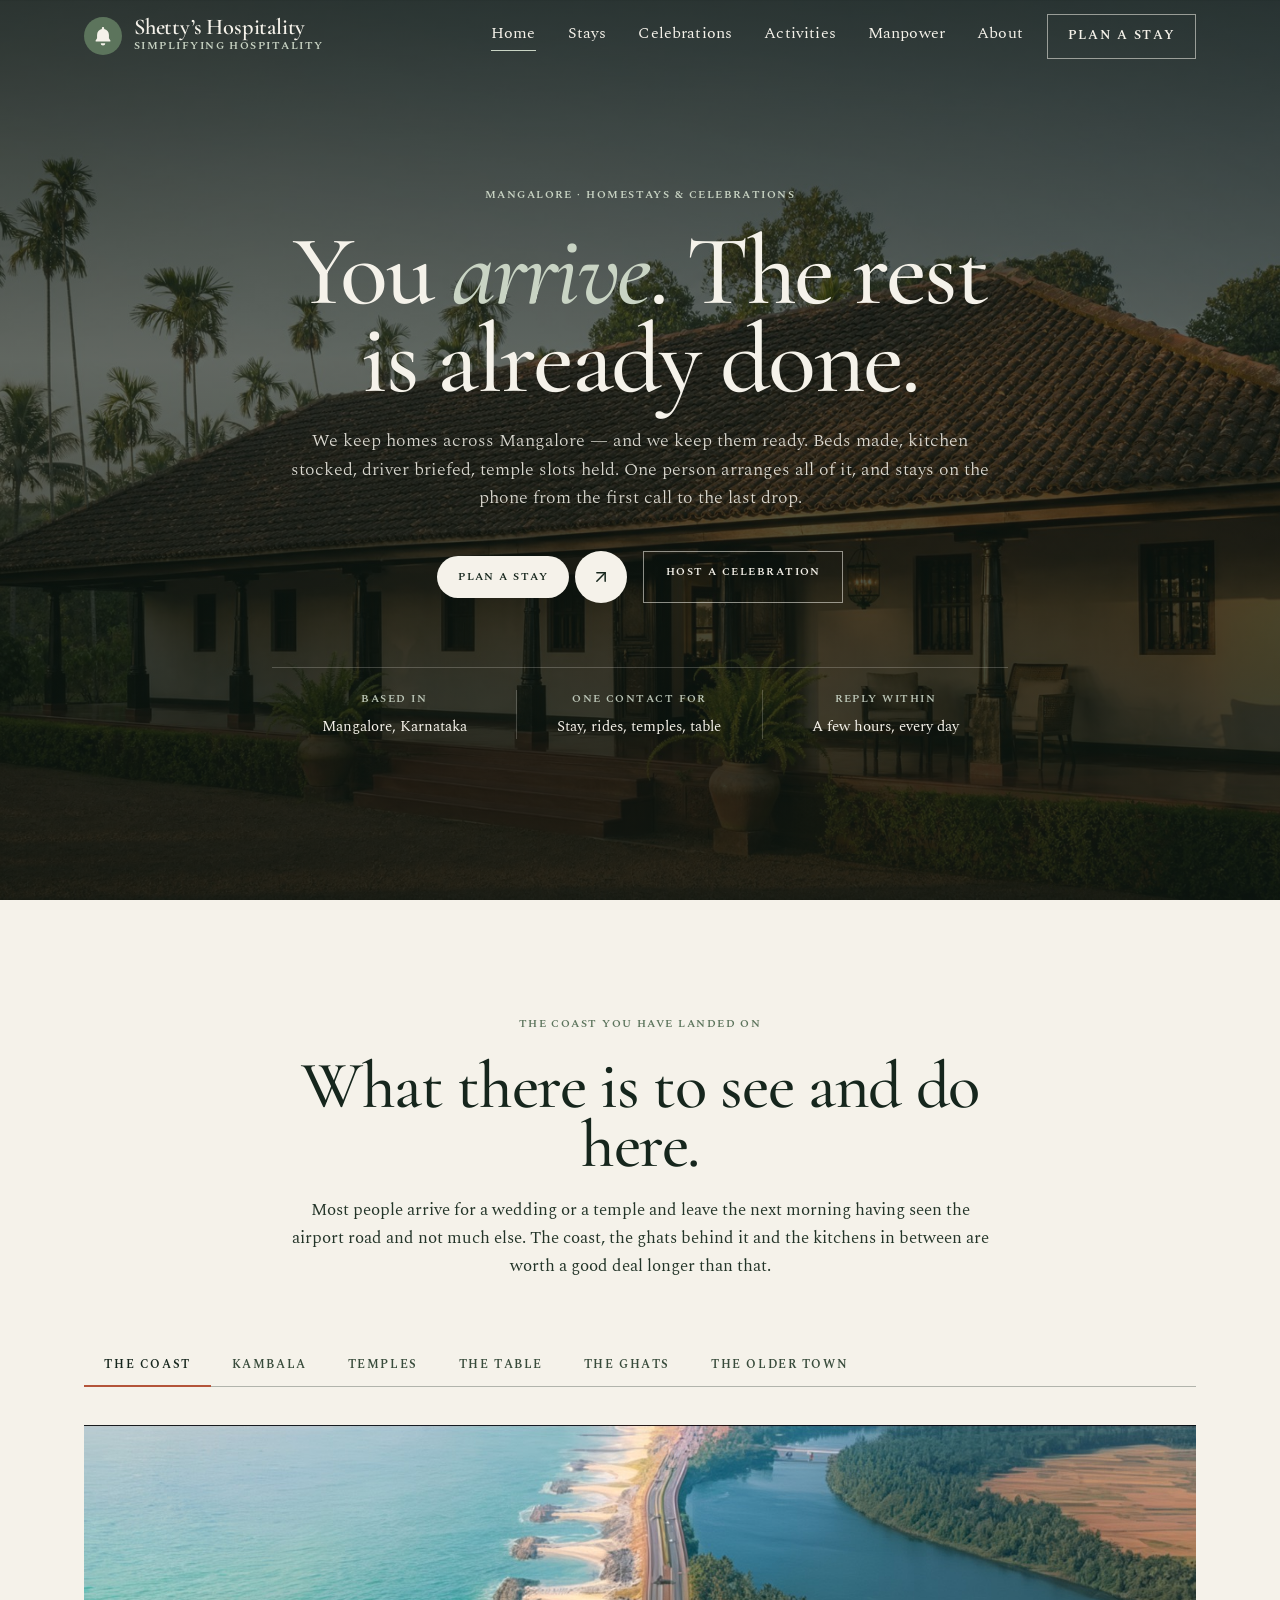
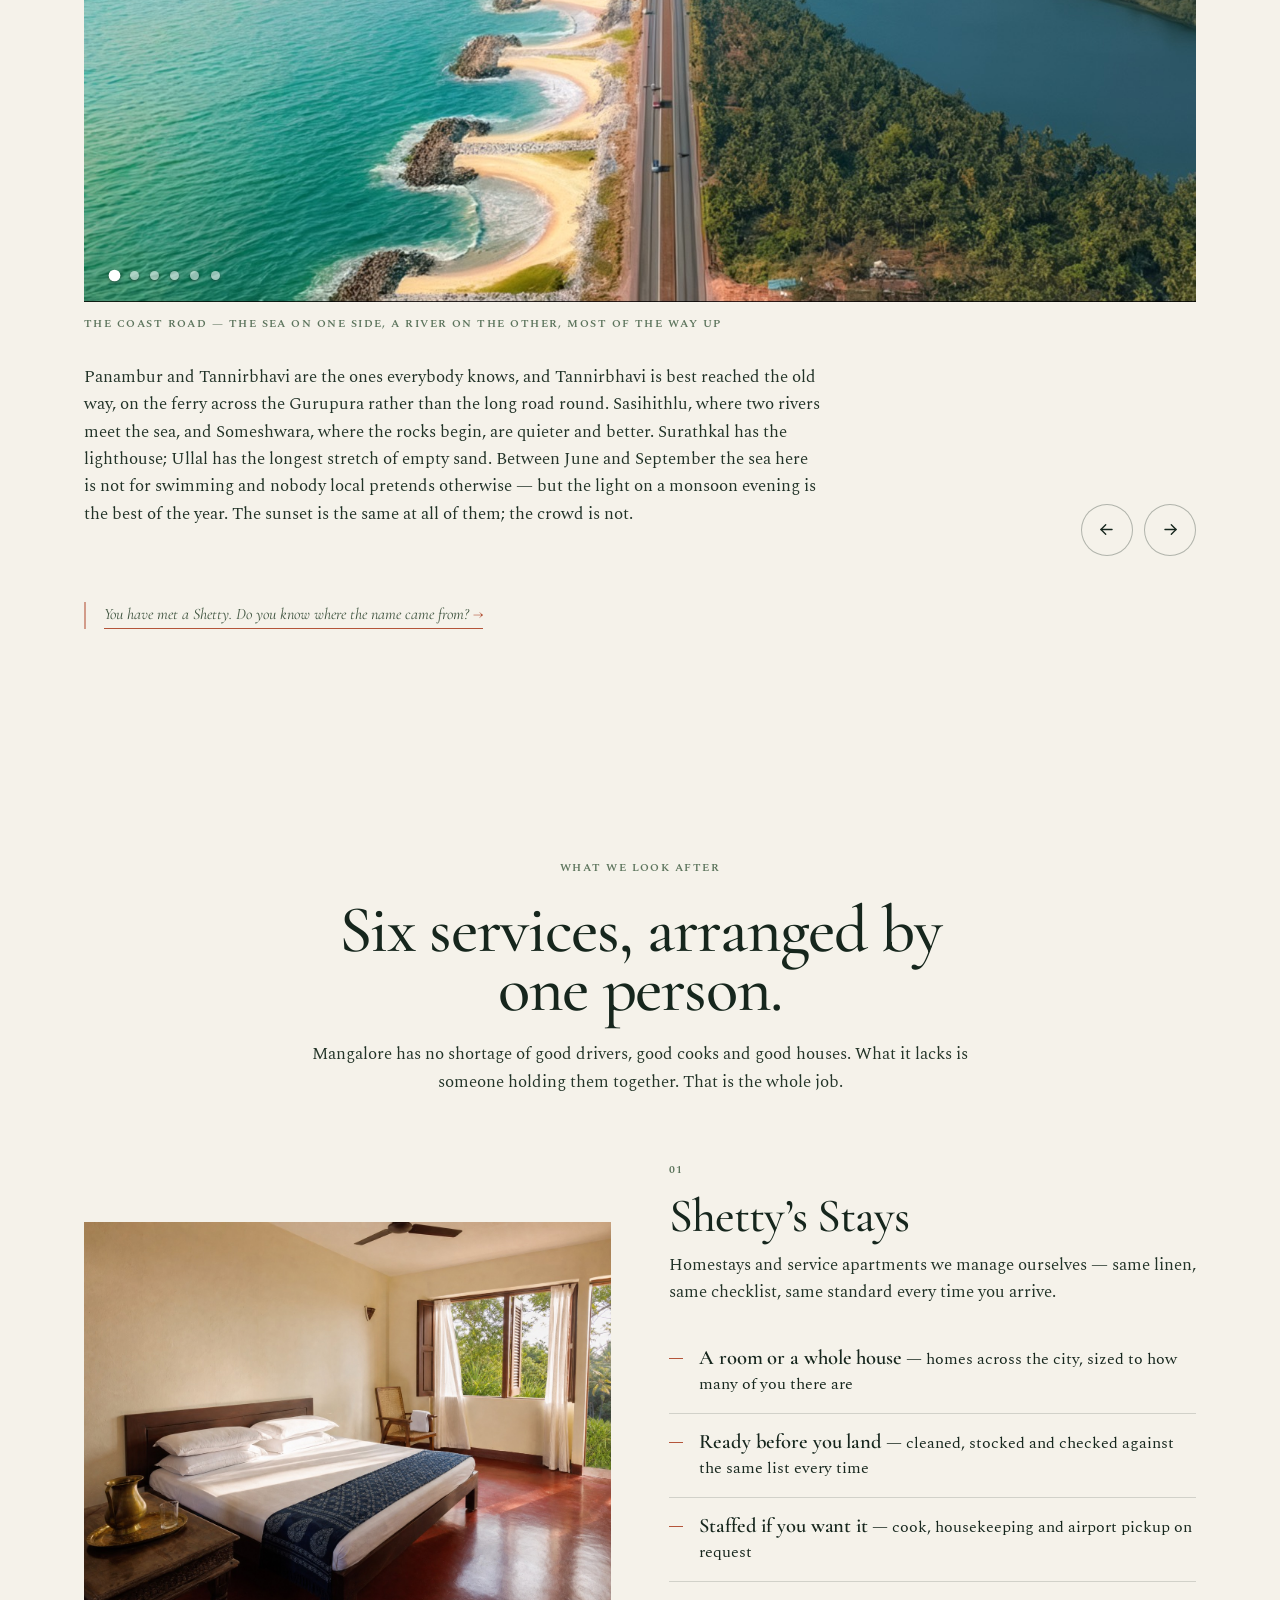
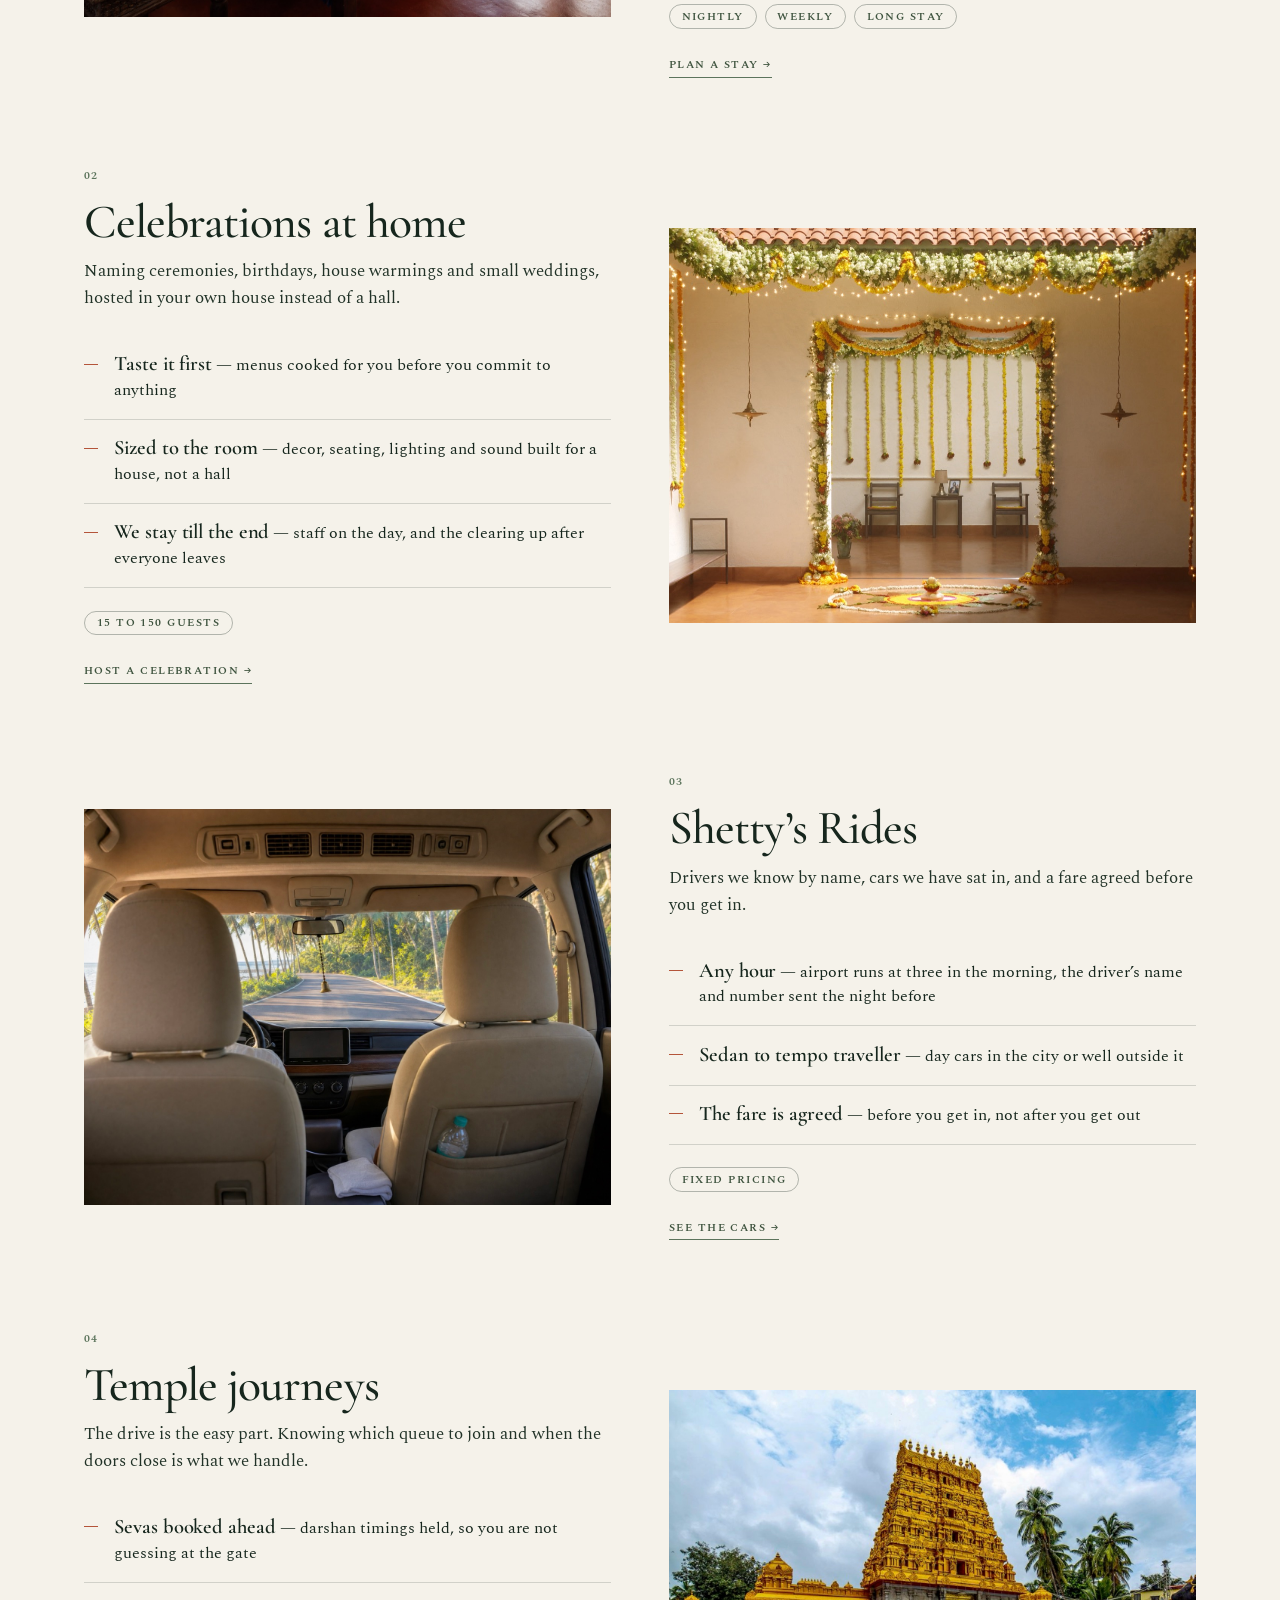
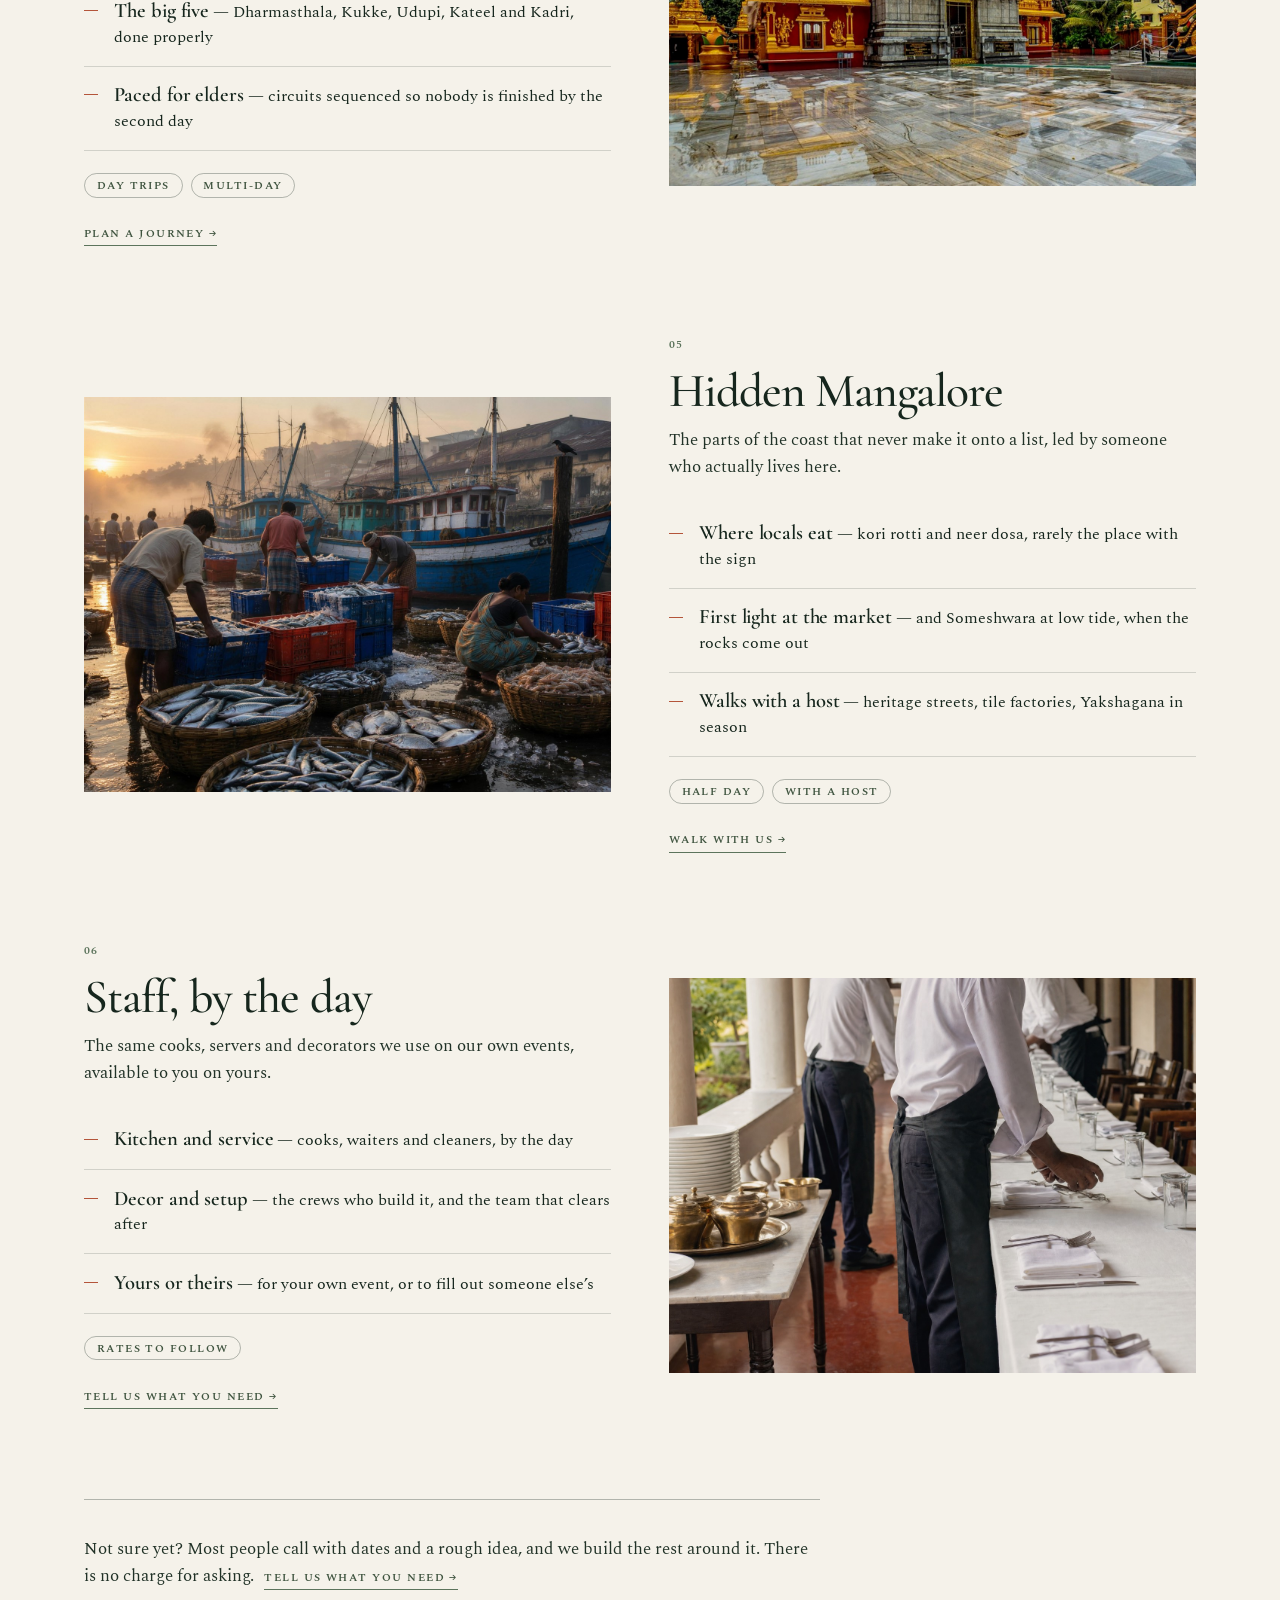
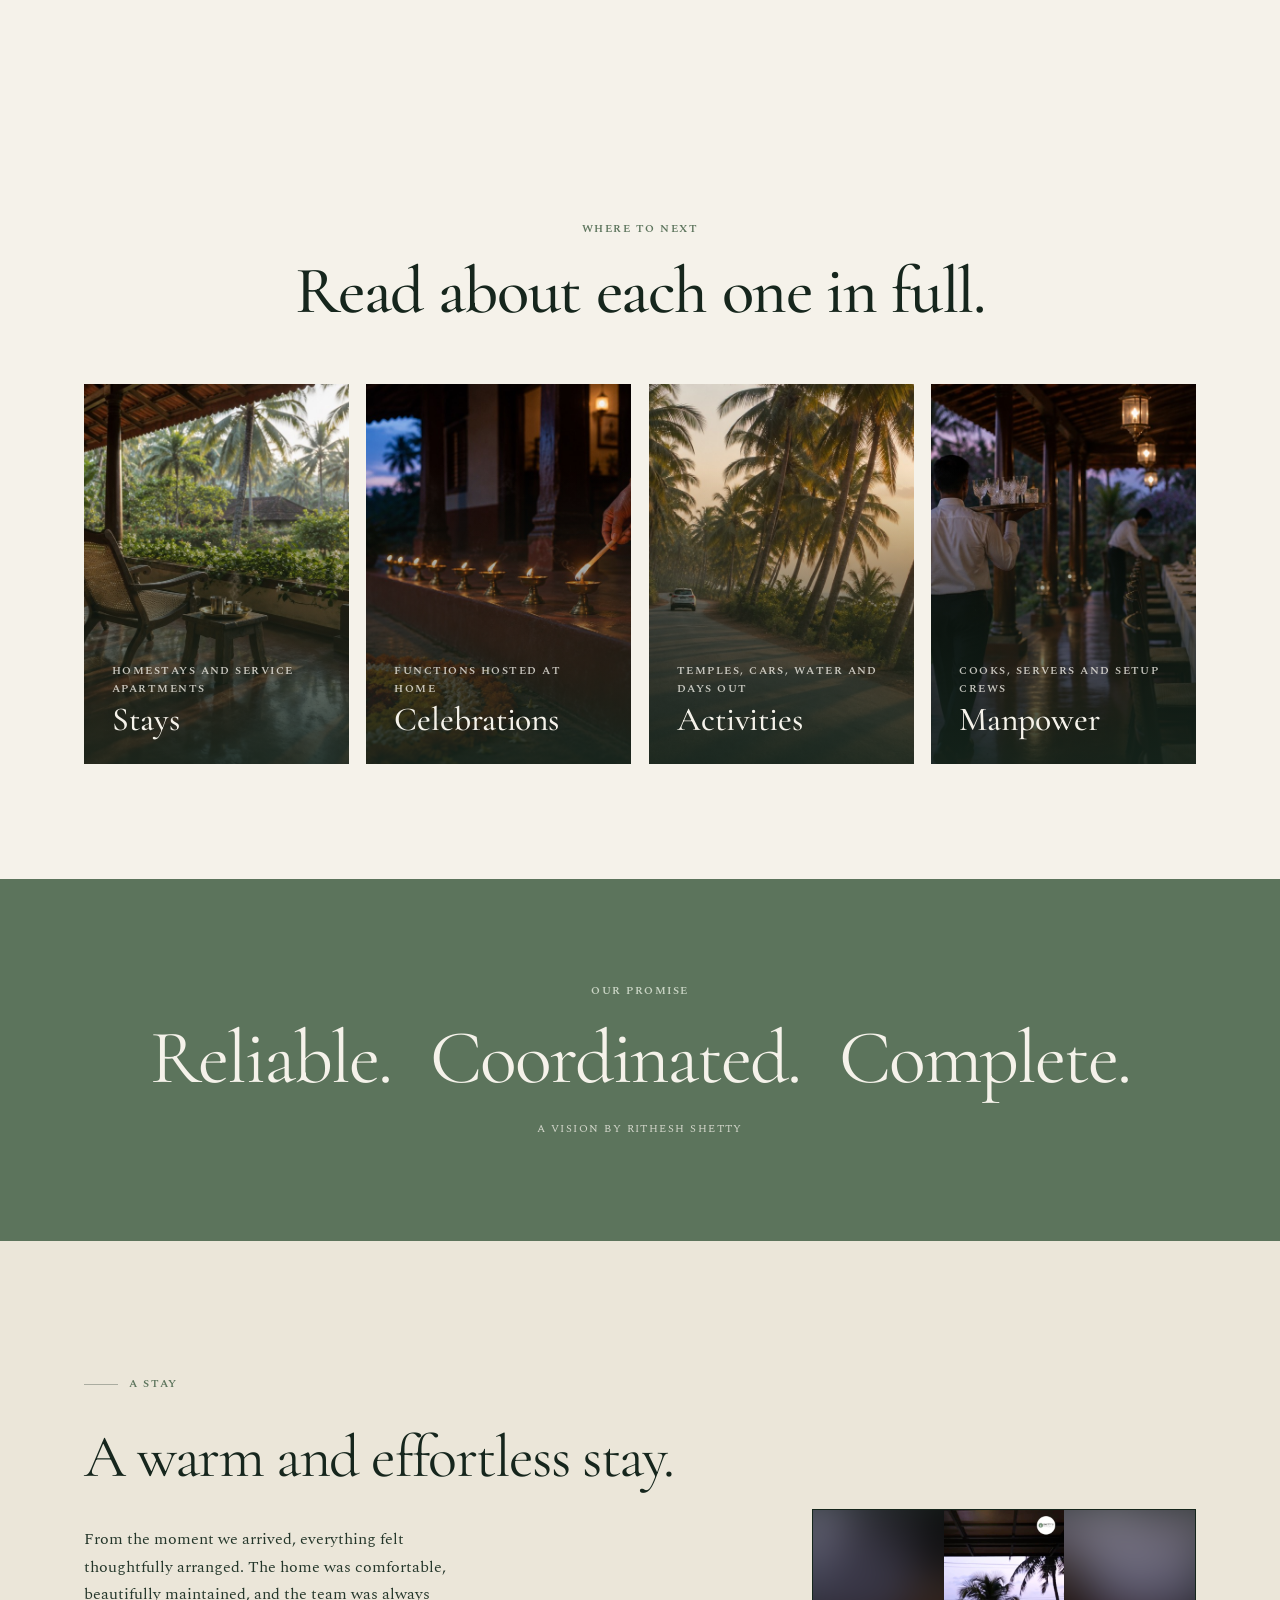
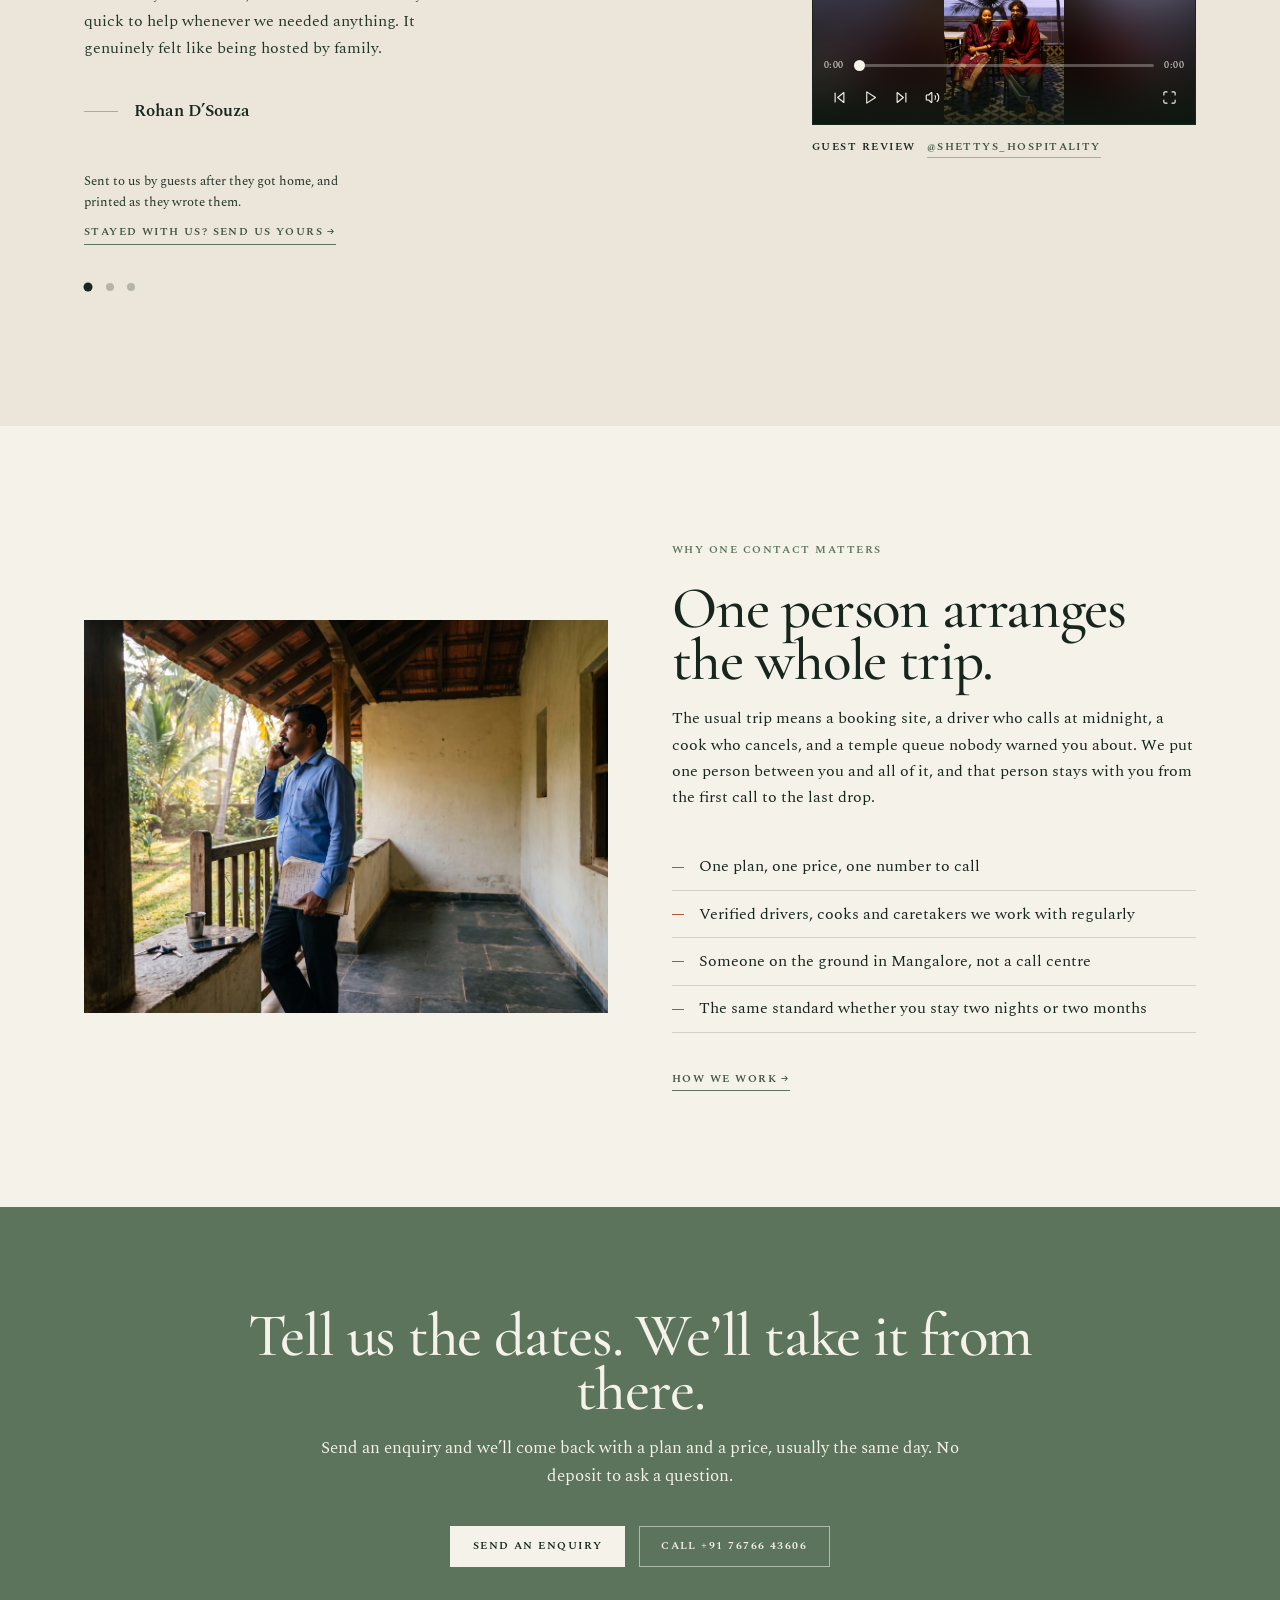
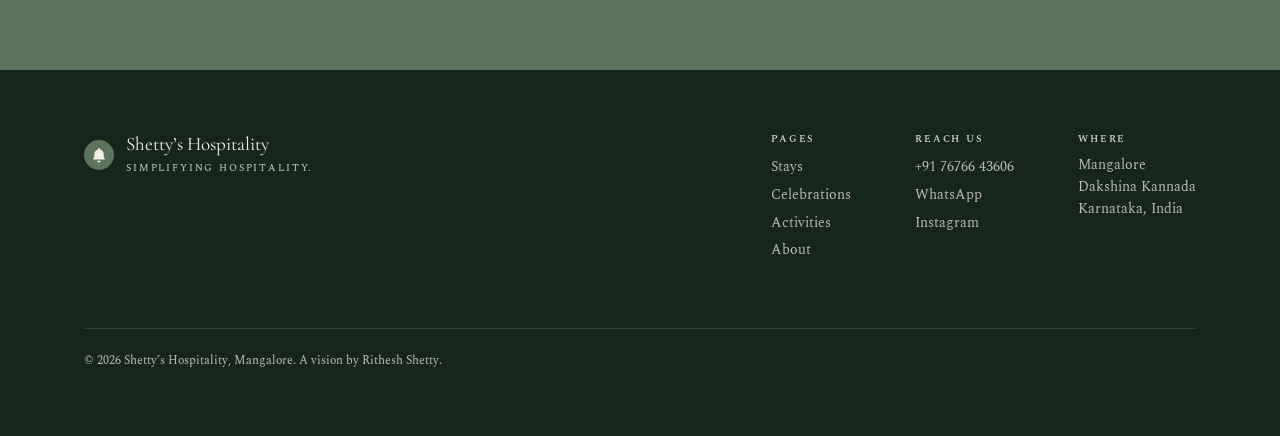
==== commit bee88b16: "Home: a real picture for the one-contact section. Manpower: drop a duplicate HOME. detail-wide.jpg w" ====
--- a/docs/index.html
+++ b/docs/index.html
@@ -8,7 +8,7 @@
 <link rel="preconnect" href="https://fonts.googleapis.com">
 <link rel="preconnect" href="https://fonts.gstatic.com" crossorigin>
 <link href="https://fonts.googleapis.com/css2?family=Cormorant+Garamond:ital,wght@0,300..700;1,300..700&family=Spectral:ital,wght@0,300;0,400;0,500;0,600;0,700;1,300;1,400;1,600&display=swap" rel="stylesheet">
-<link rel="stylesheet" href="assets/css/styles.css?v=1790861084" />
+<link rel="stylesheet" href="assets/css/styles.css?v=1790862338" />
 <script>document.documentElement.classList.add('js');</script>
 </head>
 <body class="home">
@@ -49,8 +49,8 @@
 
 <section class="vhero">
   <picture class="vhero__pic" aria-hidden="true">
-    <source media="(max-width:819px)" srcset="assets/img/hero-portrait.jpg?v=1790861084" />
-    <img class="vhero__media" src="assets/img/hero.jpg?v=1790861084" alt=""
+    <source media="(max-width:819px)" srcset="assets/img/hero-portrait.jpg?v=1790862338" />
+    <img class="vhero__media" src="assets/img/hero.jpg?v=1790862338" alt=""
          fetchpriority="high" decoding="async" />
   </picture>
   <div class="vhero__scrim" aria-hidden="true"></div>
@@ -108,42 +108,42 @@
       </div>
       <div class="mang__panel is-current" id="mang-coast" role="tabpanel" data-mangpanel>
         <figure class="mang__figure">
-          <img src="assets/img/coast-road.jpg?v=1790861084" alt="The coast highway from the air, the Arabian Sea and its breakwaters on one side and a river on the other" fetchpriority="high" />
+          <img src="assets/img/coast-road.jpg?v=1790862338" alt="The coast highway from the air, the Arabian Sea and its breakwaters on one side and a river on the other" fetchpriority="high" />
           <figcaption>The coast road &mdash; the sea on one side, a river on the other, most of the way up</figcaption>
         </figure>
         <p class="mang__text">Panambur and Tannirbhavi are the ones everybody knows, and Tannirbhavi is best reached the old way, on the ferry across the Gurupura rather than the long road round. Sasihithlu, where two rivers meet the sea, and Someshwara, where the rocks begin, are quieter and better. Surathkal has the lighthouse; Ullal has the longest stretch of empty sand. Between June and September the sea here is not for swimming and nobody local pretends otherwise — but the light on a monsoon evening is the best of the year. The sunset is the same at all of them; the crowd is not.</p>
       </div>
       <div class="mang__panel" id="mang-kambala" role="tabpanel" data-mangpanel>
         <figure class="mang__figure">
-          <img src="assets/img/kambala.jpg?v=1790861084" alt="A pair of buffalo racing down a flooded paddy track at a kambala" loading="lazy" />
+          <img src="assets/img/kambala.jpg?v=1790862338" alt="A pair of buffalo racing down a flooded paddy track at a kambala" loading="lazy" />
           <figcaption>Kambala &mdash; paired buffalo raced down a flooded paddy track, through the season</figcaption>
         </figure>
         <p class="mang__text">From about November to March, pairs of buffalo are raced down flooded paddy tracks with a man running behind them holding the reins, and half a district turns out to watch. The good meets run through the night under lights, and there is nothing polite about them. Yakshagana runs in the same months — painted faces, drums, a story that starts at ten and finishes at dawn — and bhuta kola is still performed at village shrines for the village, not for visitors. None of it is ticketed and none of it is on a schedule you will find online. Ask us what is on while you are here and we will find out.</p>
       </div>
       <div class="mang__panel" id="mang-temples" role="tabpanel" data-mangpanel>
         <figure class="mang__figure">
-          <img src="assets/img/temples-wide.jpg?v=1790861084" alt="The carved pillars of the Thousand Pillar Jain basadi at Moodabidri" loading="lazy" />
+          <img src="assets/img/temples-wide.jpg?v=1790862338" alt="The carved pillars of the Thousand Pillar Jain basadi at Moodabidri" loading="lazy" />
           <figcaption>The Thousand Pillar basadi at Moodabidri &mdash; no two pillars alike</figcaption>
         </figure>
         <p class="mang__text">Kadri and Mangaladevi are inside the city and take an hour between them. Kateel sits on an island in the middle of the Nandini. Dharmasthala, Kukke Subrahmanya and the Krishna Matha at Udupi are each a morning&rsquo;s drive. Inland at Moodabidri stands the Thousand Pillar basadi, a Jain temple whose carved pillars are said to be all different, and which most visitors to the coast never hear about. The difference between a good darshan and three hours in a queue is knowing which line to join, which seva to book ahead, and what time the doors actually close — which is most of what we do for you.</p>
       </div>
       <div class="mang__panel" id="mang-table" role="tabpanel" data-mangpanel>
         <figure class="mang__figure">
-          <img src="assets/img/food-wide.jpg?v=1790861084" alt="A coastal Karnataka meal of ghee roast, neer dosa and rava-fried fish" loading="lazy" />
+          <img src="assets/img/food-wide.jpg?v=1790862338" alt="A coastal Karnataka meal of ghee roast, neer dosa and rava-fried fish" loading="lazy" />
           <figcaption>Kori rotti, ghee roast, neer dosa, and a Gadbad after</figcaption>
         </figure>
         <p class="mang__text">Kori rotti, chicken ghee roast, neer dosa, pundi, fish fried in rava, and a Gadbad at the end of it. Five kitchens sit within a few streets of one another and none of them cook the same way: Bunt, Udupi, Konkani, Beary and Mangalorean Catholic. The last of those is where pork sorpotel and sannas come from, which surprises people who think they know Indian food. Go to the fish market at first light and you will see tomorrow&rsquo;s menu being argued over. We will tell you where to eat, and it is rarely the place with the sign.</p>
       </div>
       <div class="mang__panel" id="mang-ghats" role="tabpanel" data-mangpanel>
         <figure class="mang__figure">
-          <img src="assets/img/ghats-wide.jpg?v=1790861084" alt="A wet ghat road curving through the monsoon forest of the Western Ghats" loading="lazy" />
+          <img src="assets/img/ghats-wide.jpg?v=1790862338" alt="A wet ghat road curving through the monsoon forest of the Western Ghats" loading="lazy" />
           <figcaption>The ghat road in the monsoon</figcaption>
         </figure>
         <p class="mang__text">An hour inland the land stands up. Charmadi and Shiradi climb through thirty-odd hairpins into coffee and pepper country, and through the monsoon the waterfalls beside the road run hard enough to hear over the engine. Agumbe, up the ghat, takes some of the heaviest rain in the country and the sunsets from the top are worth the drive on a clear evening. Bring something warm; it is ten degrees cooler up there than it is on the coast, which nobody ever believes until they arrive.</p>
       </div>
       <div class="mang__panel" id="mang-town" role="tabpanel" data-mangpanel>
         <figure class="mang__figure">
-          <img src="assets/img/sultan-battery.jpg?v=1790861084" alt="The stone bastion of Sultan Battery on the Gurupura river at Boloor, Mangalore" loading="lazy" />
+          <img src="assets/img/sultan-battery.jpg?v=1790862338" alt="The stone bastion of Sultan Battery on the Gurupura river at Boloor, Mangalore" loading="lazy" />
           <figcaption>Sultan Battery &mdash; Tipu&rsquo;s watchtower at Boloor, on the Gurupura</figcaption>
         </figure>
         <p class="mang__text">The tile factories here roofed half of south India, which is why every old building from Bombay to Colombo wears the same terracotta. The standing figure at Karkala is an easy half day inland. St Aloysius has a chapel painted floor to ceiling by an Italian Jesuit in the 1890s that almost nobody outside the city has heard of. And the old trade with Arabia and Portugal still shows in the street names, the doorways and the food, if somebody points it out.</p>
@@ -176,7 +176,7 @@
   <ol class="offer">
     <li class="offer__row reveal">
       <figure class="offer__media">
-        <img src="assets/img/cards/stays.jpg?v=1790861084" alt="A made-up bedroom in a managed homestay, shutters open to the garden" loading="lazy" />
+        <img src="assets/img/cards/stays.jpg?v=1790862338" alt="A made-up bedroom in a managed homestay, shutters open to the garden" loading="lazy" />
       </figure>
       <div class="offer__copy">
         <p class="offer__n">01</p>
@@ -193,7 +193,7 @@
     </li>
     <li class="offer__row reveal">
       <figure class="offer__media">
-        <img src="assets/img/cards/celebrations.jpg?v=1790861084" alt="A Mangalore house decorated for a family celebration" loading="lazy" />
+        <img src="assets/img/cards/celebrations.jpg?v=1790862338" alt="A Mangalore house decorated for a family celebration" loading="lazy" />
       </figure>
       <div class="offer__copy">
         <p class="offer__n">02</p>
@@ -210,7 +210,7 @@
     </li>
     <li class="offer__row reveal">
       <figure class="offer__media">
-        <img src="assets/img/cards/rides.jpg?v=1790861084" alt="The coast road ahead, seen from the second row of a seven-seater" loading="lazy" />
+        <img src="assets/img/cards/rides.jpg?v=1790862338" alt="The coast road ahead, seen from the second row of a seven-seater" loading="lazy" />
       </figure>
       <div class="offer__copy">
         <p class="offer__n">03</p>
@@ -227,7 +227,7 @@
     </li>
     <li class="offer__row reveal">
       <figure class="offer__media">
-        <img src="assets/img/cards/temples.jpg?v=1790861084" alt="The gold gopuram of Kudroli Gokarnanatha temple, Mangalore, after rain" loading="lazy" />
+        <img src="assets/img/cards/temples.jpg?v=1790862338" alt="The gold gopuram of Kudroli Gokarnanatha temple, Mangalore, after rain" loading="lazy" />
       </figure>
       <div class="offer__copy">
         <p class="offer__n">04</p>
@@ -244,7 +244,7 @@
     </li>
     <li class="offer__row reveal">
       <figure class="offer__media">
-        <img src="assets/img/cards/hidden.jpg?v=1790861084" alt="First light at the Bunder fish market, the old port in Mangalore, the night&rsquo;s catch being sorted on the quay" loading="lazy" />
+        <img src="assets/img/cards/hidden.jpg?v=1790862338" alt="First light at the Bunder fish market, the old port in Mangalore, the night&rsquo;s catch being sorted on the quay" loading="lazy" />
       </figure>
       <div class="offer__copy">
         <p class="offer__n">05</p>
@@ -261,7 +261,7 @@
     </li>
     <li class="offer__row reveal">
       <figure class="offer__media">
-        <img src="assets/img/manpower.jpg?v=1790861084" alt="Service staff laying a long table before guests arrive" loading="lazy" />
+        <img src="assets/img/manpower.jpg?v=1790862338" alt="Service staff laying a long table before guests arrive" loading="lazy" />
       </figure>
       <div class="offer__copy">
         <p class="offer__n">06</p>
@@ -293,7 +293,7 @@
 
   <nav class="jump reveal" aria-label="The four service pages">
     <a class="jcard" href="stays.html">
-      <img class="jcard__img" src="assets/img/cards/stays-card.jpg?v=1790861084" alt="" loading="lazy" />
+      <img class="jcard__img" src="assets/img/cards/stays-card.jpg?v=1790862338" alt="" loading="lazy" />
       <span class="jcard__veil" aria-hidden="true"></span>
       <span class="jcard__body">
         <span class="jcard__sub">Homestays and service apartments</span>
@@ -301,7 +301,7 @@
       </span>
     </a>
     <a class="jcard" href="celebrations.html">
-      <img class="jcard__img" src="assets/img/cards/celebrations-card.jpg?v=1790861084" alt="" loading="lazy" />
+      <img class="jcard__img" src="assets/img/cards/celebrations-card.jpg?v=1790862338" alt="" loading="lazy" />
       <span class="jcard__veil" aria-hidden="true"></span>
       <span class="jcard__body">
         <span class="jcard__sub">Functions hosted at home</span>
@@ -309,7 +309,7 @@
       </span>
     </a>
     <a class="jcard" href="journeys.html">
-      <img class="jcard__img" src="assets/img/cards/journeys-card.jpg?v=1790861084" alt="" loading="lazy" />
+      <img class="jcard__img" src="assets/img/cards/journeys-card.jpg?v=1790862338" alt="" loading="lazy" />
       <span class="jcard__veil" aria-hidden="true"></span>
       <span class="jcard__body">
         <span class="jcard__sub">Temples, cars, water and days out</span>
@@ -317,7 +317,7 @@
       </span>
     </a>
     <a class="jcard" href="manpower.html">
-      <img class="jcard__img" src="assets/img/cards/manpower-card.jpg?v=1790861084" alt="" loading="lazy" />
+      <img class="jcard__img" src="assets/img/cards/manpower-card.jpg?v=1790862338" alt="" loading="lazy" />
       <span class="jcard__veil" aria-hidden="true"></span>
       <span class="jcard__body">
         <span class="jcard__sub">Cooks, servers and setup crews</span>
@@ -440,11 +440,11 @@
     <!-- The path is relative to styles.css, not to this page: a url() carried in a custom
      property resolves against the stylesheet that USES it, and the only consumer is
      .vplayer::before. Written page-relative it resolved to /assets/css/assets/img/ and 404d. -->
-    <figure class="vplayer" data-vplayer style="--poster:url(../img/review-poster.jpg?v=1790861084)">
+    <figure class="vplayer" data-vplayer style="--poster:url(../img/review-poster.jpg?v=1790862338)">
     <video class="vplayer__video" playsinline preload="metadata"
-    poster="assets/img/review-poster.jpg?v=1790861084"
+    poster="assets/img/review-poster.jpg?v=1790862338"
     aria-label="A guest talking about their stay">
-    <source src="assets/video/review.mp4?v=1790861084" type="video/mp4" />
+    <source src="assets/video/review.mp4?v=1790862338" type="video/mp4" />
     </video>
 
   
@@ -481,7 +481,7 @@
 <section class="section split">
   <figure class="split__media reveal">
     <div class="ph">
-      <img src="assets/img/detail-wide.jpg" alt="Interior of a managed homestay" />
+      <img src="assets/img/detail-wide.jpg?v=1790862338" alt="Someone on a veranda taking a call with an open notebook in hand, car keys and coffee on the ledge beside him" loading="lazy" />
     </div>
   </figure>
   <div class="split__copy reveal">
@@ -542,6 +542,6 @@
     <p class="foot__legal">&copy; <span id="yr">2026</span> Shetty&rsquo;s Hospitality, Mangalore. A vision by Rithesh Shetty.</p>
   </div>
 </footer>
-<script src="assets/js/main.js?v=1790861084"></script>
+<script src="assets/js/main.js?v=1790862338"></script>
 </body>
 </html>
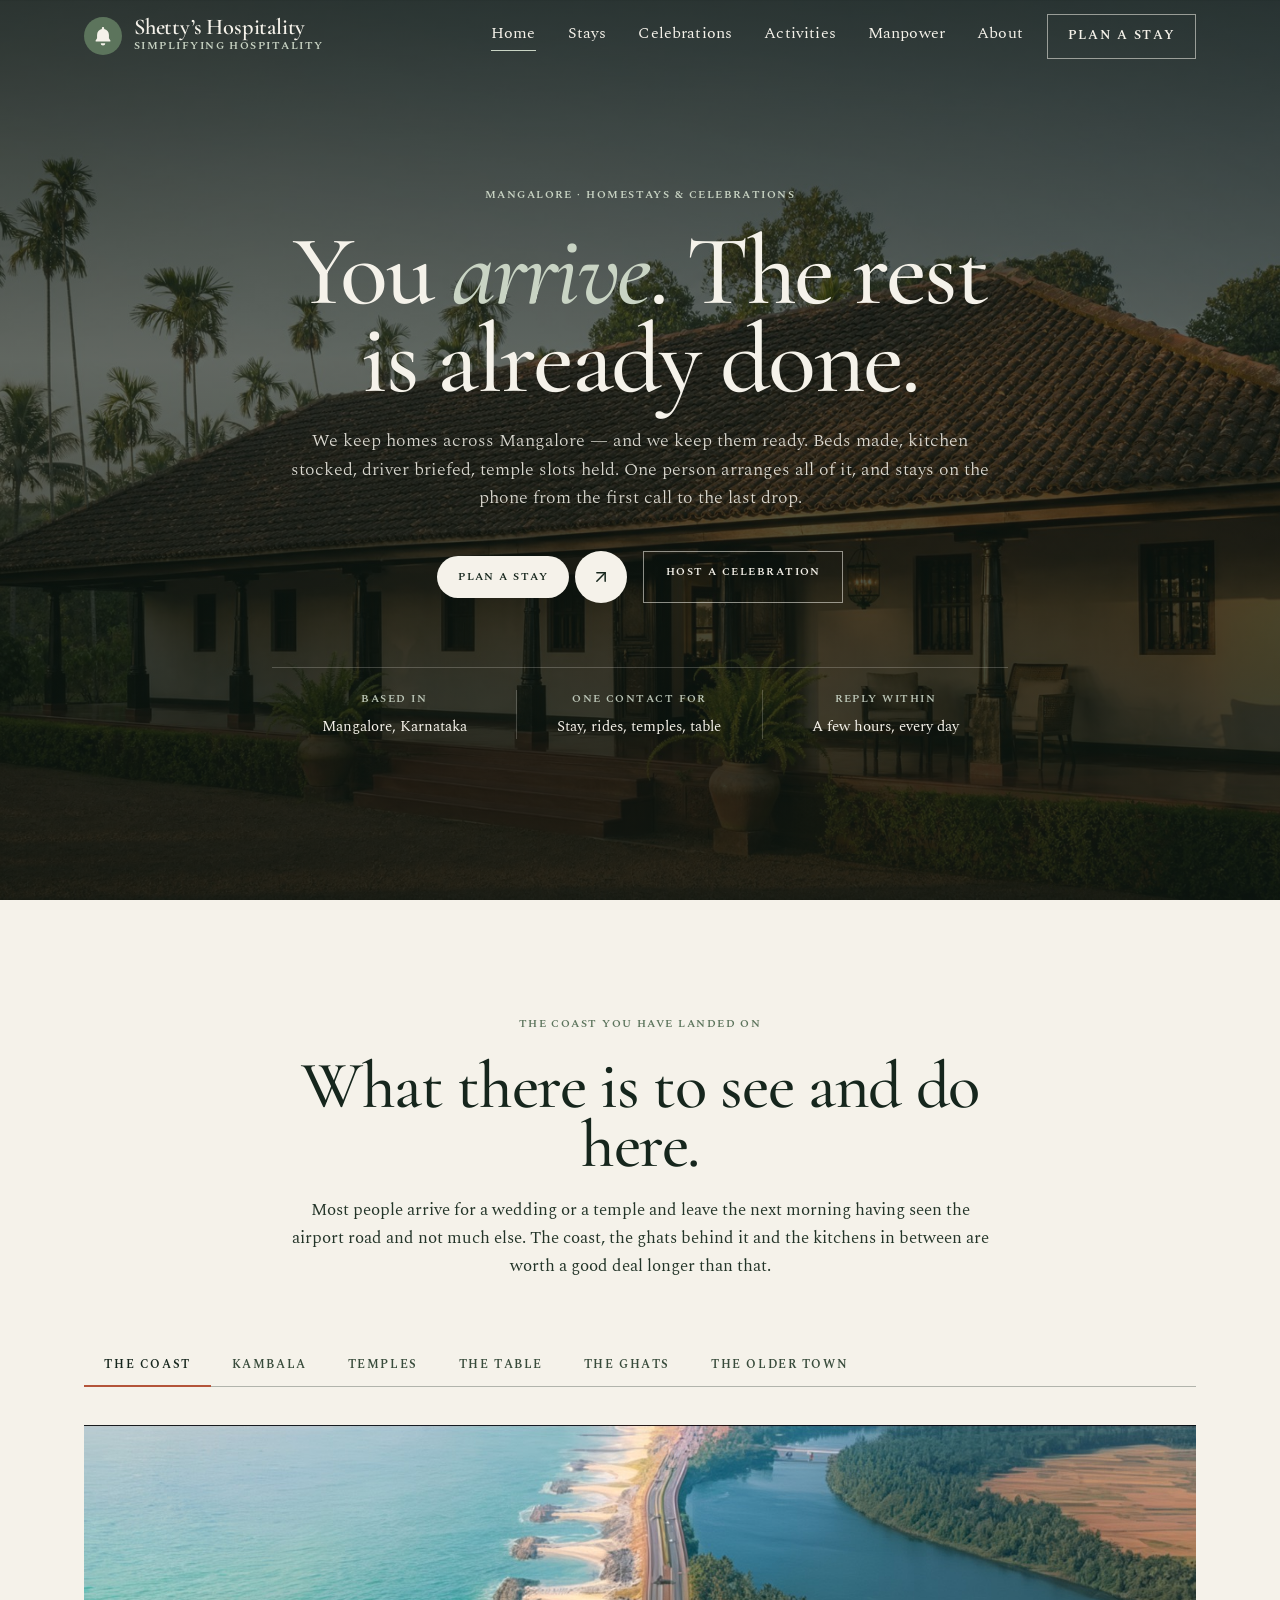
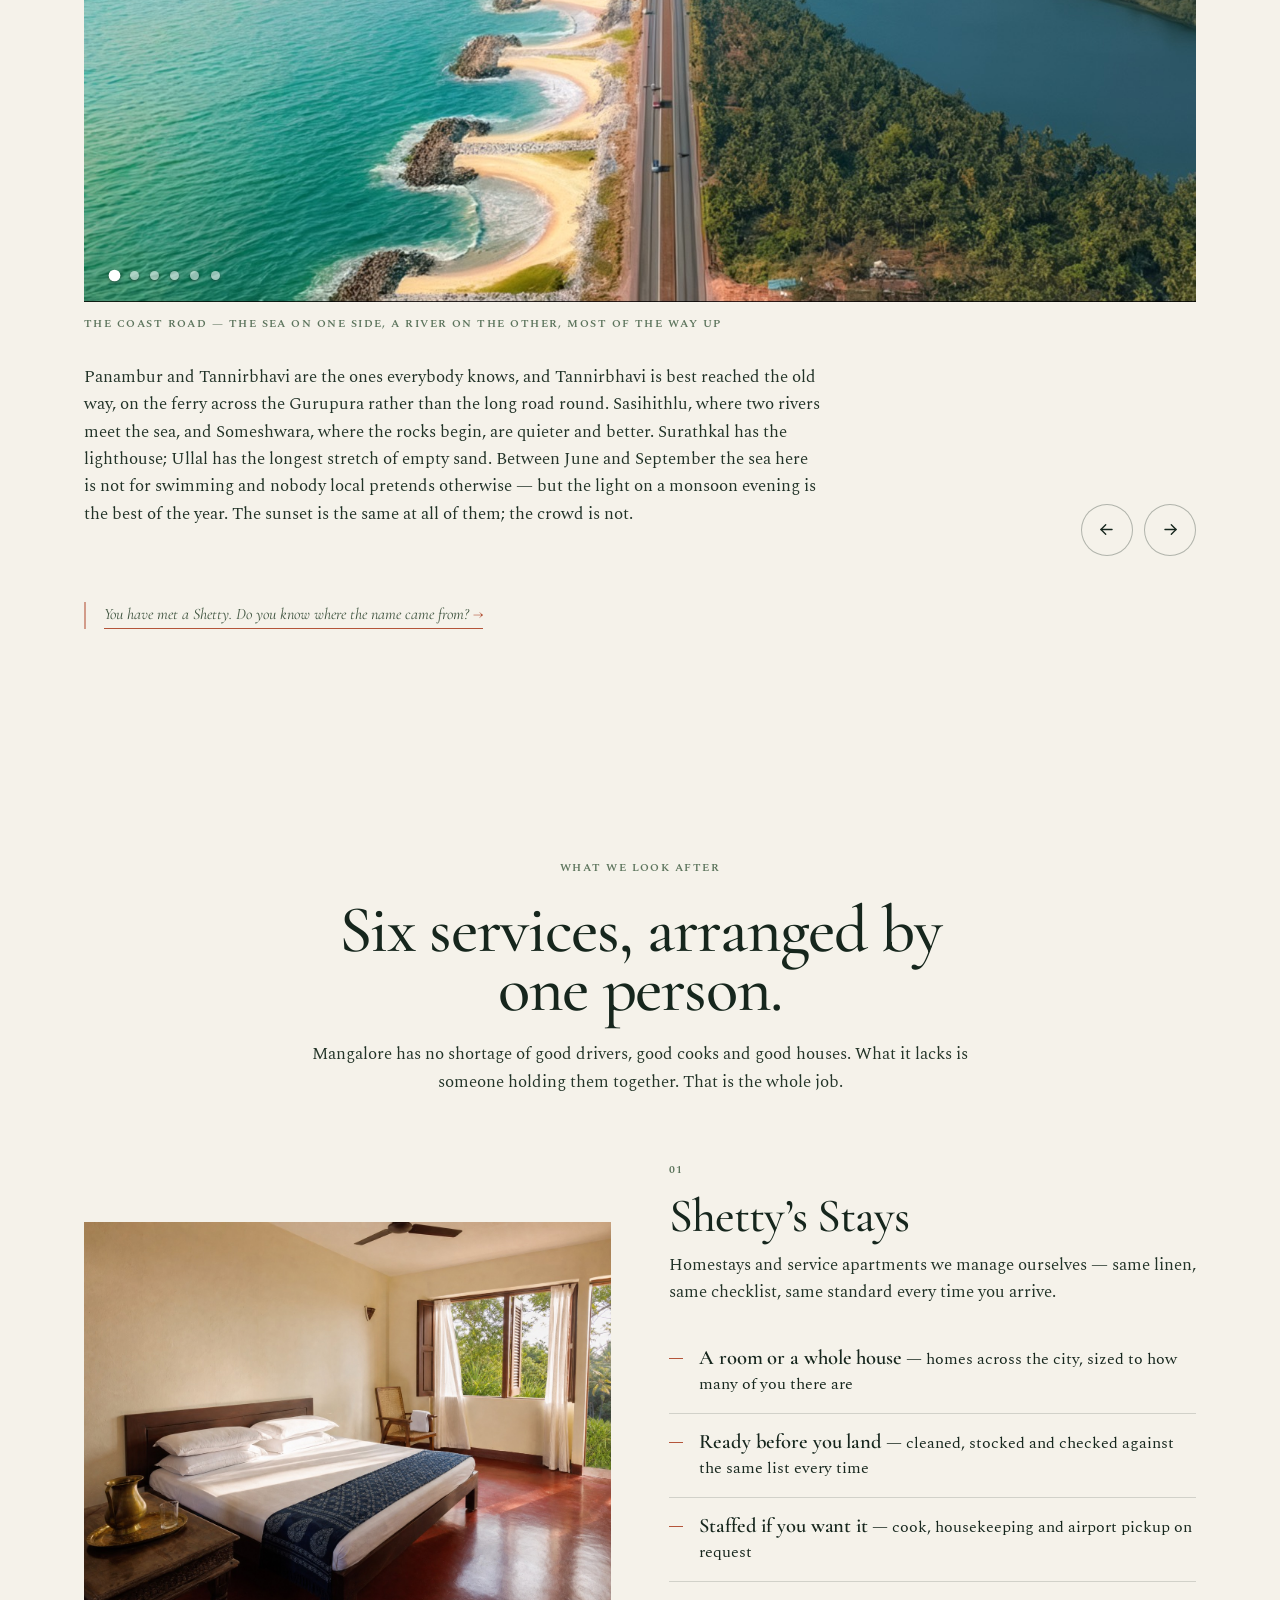
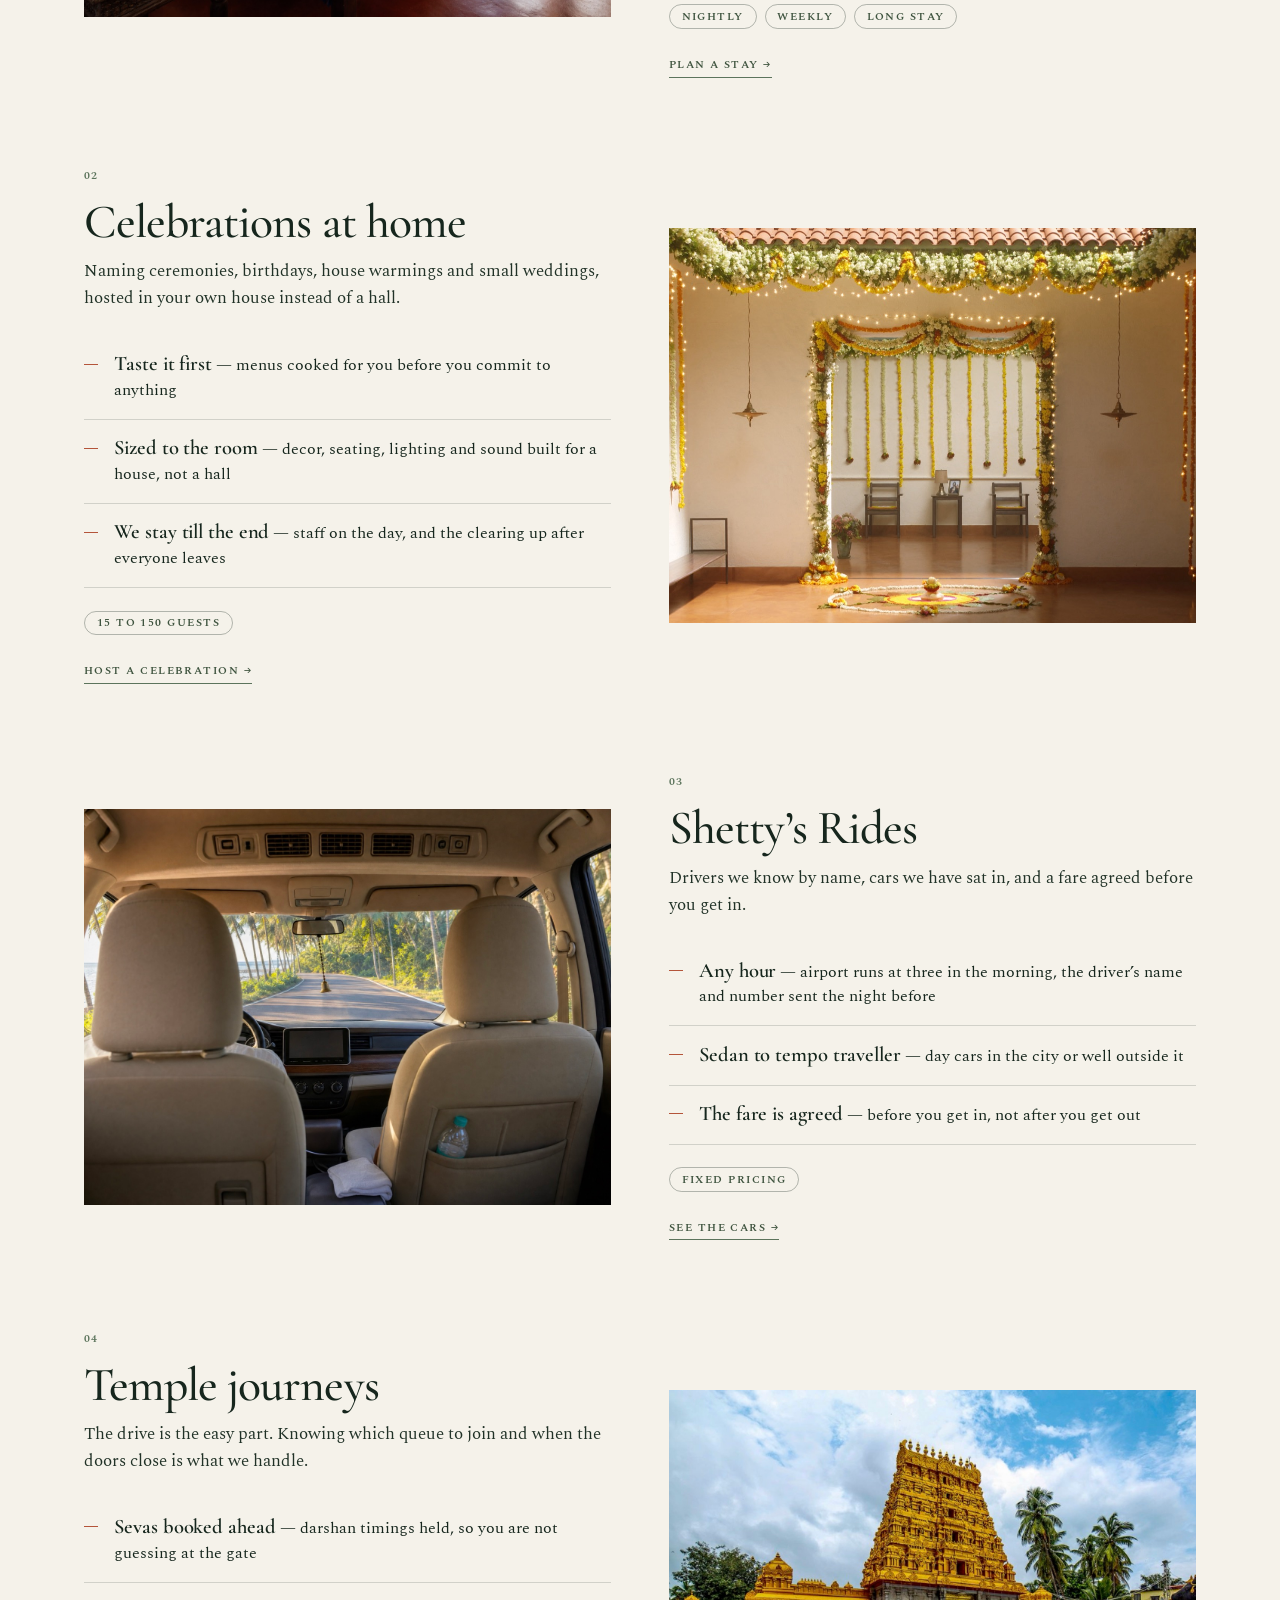
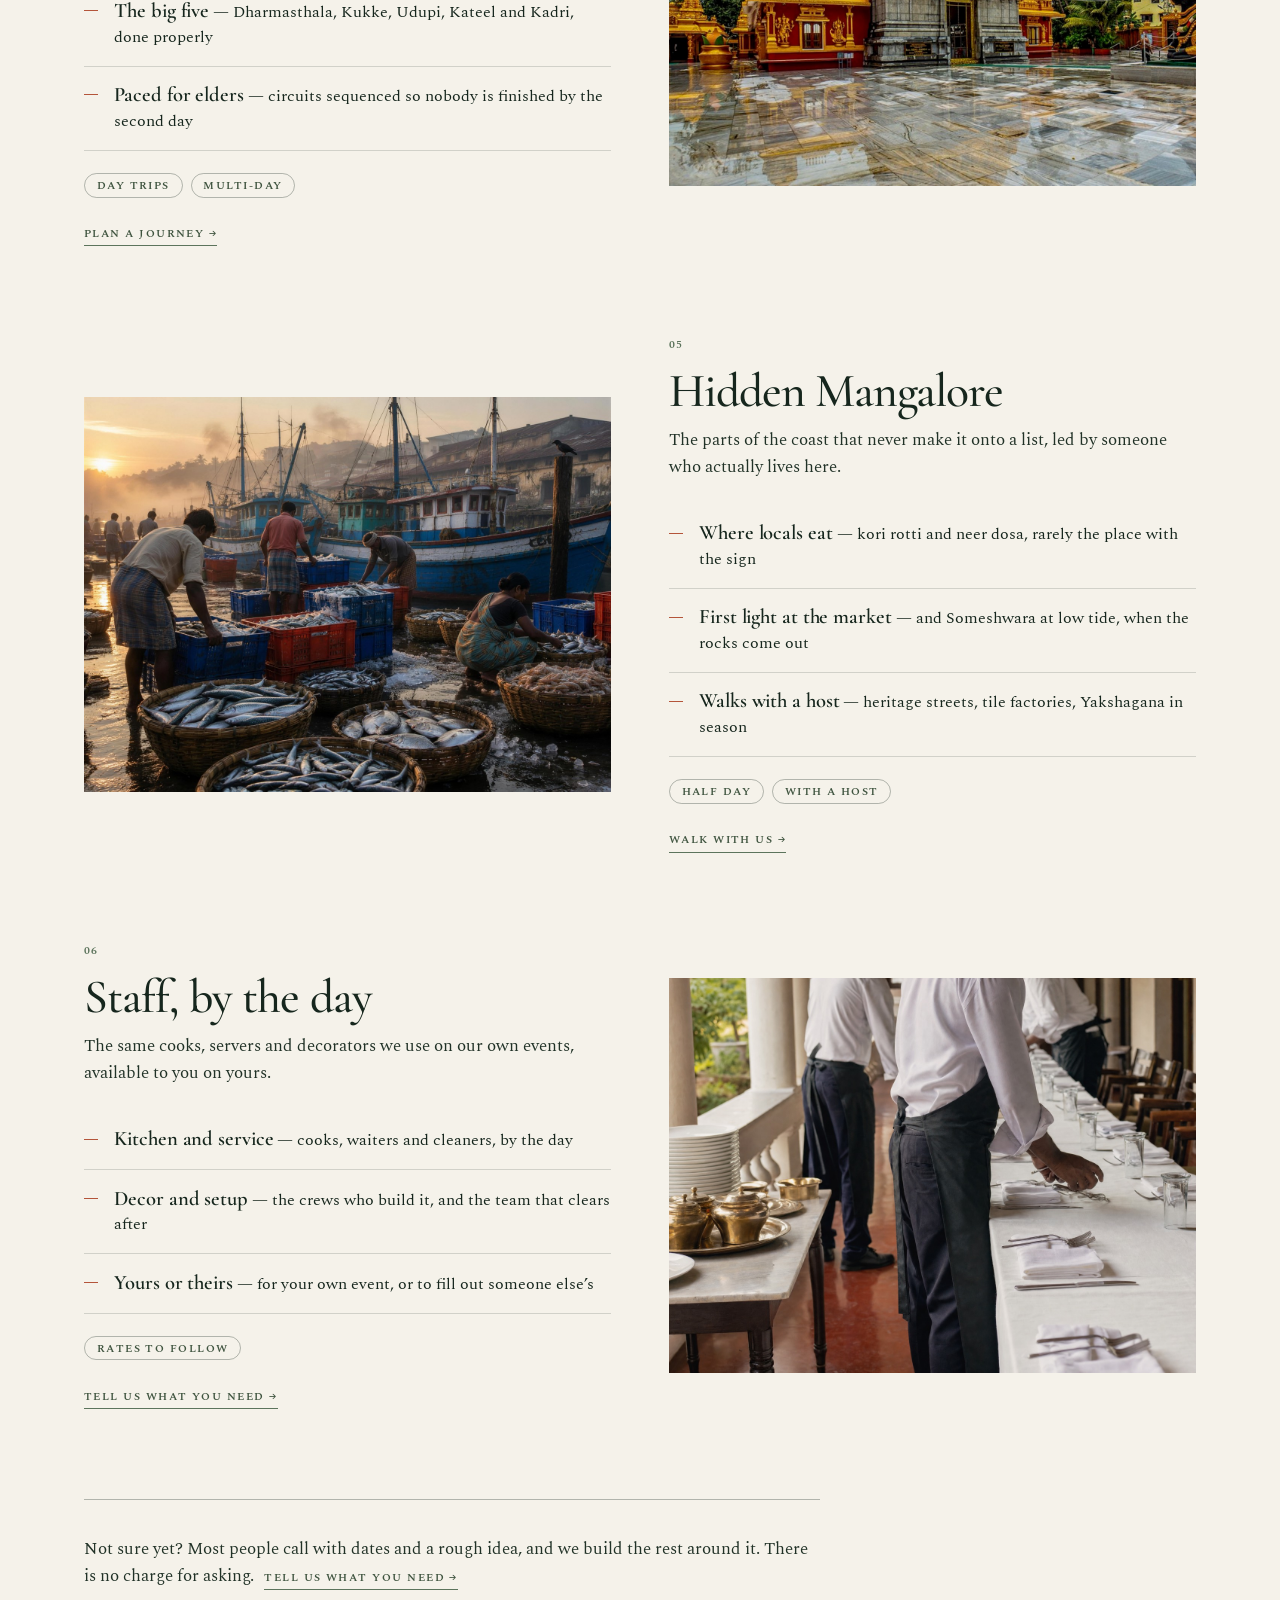
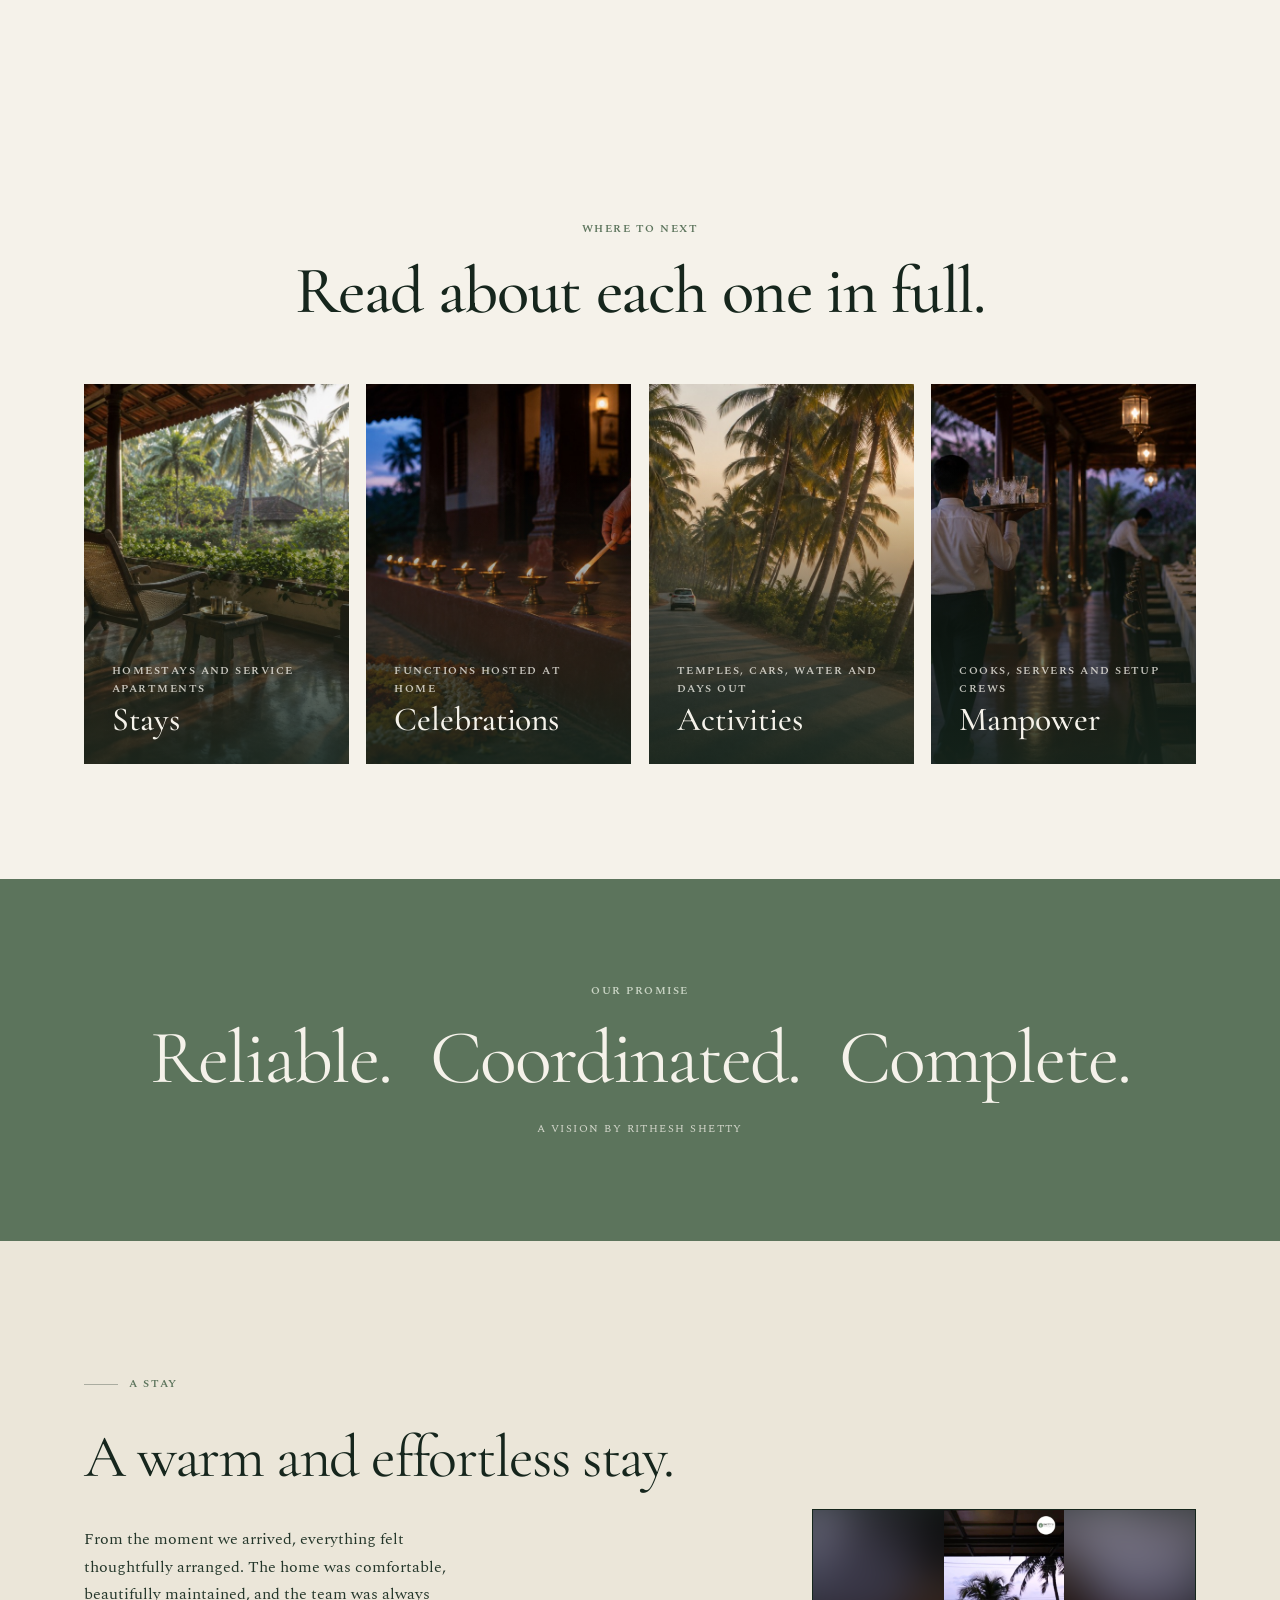
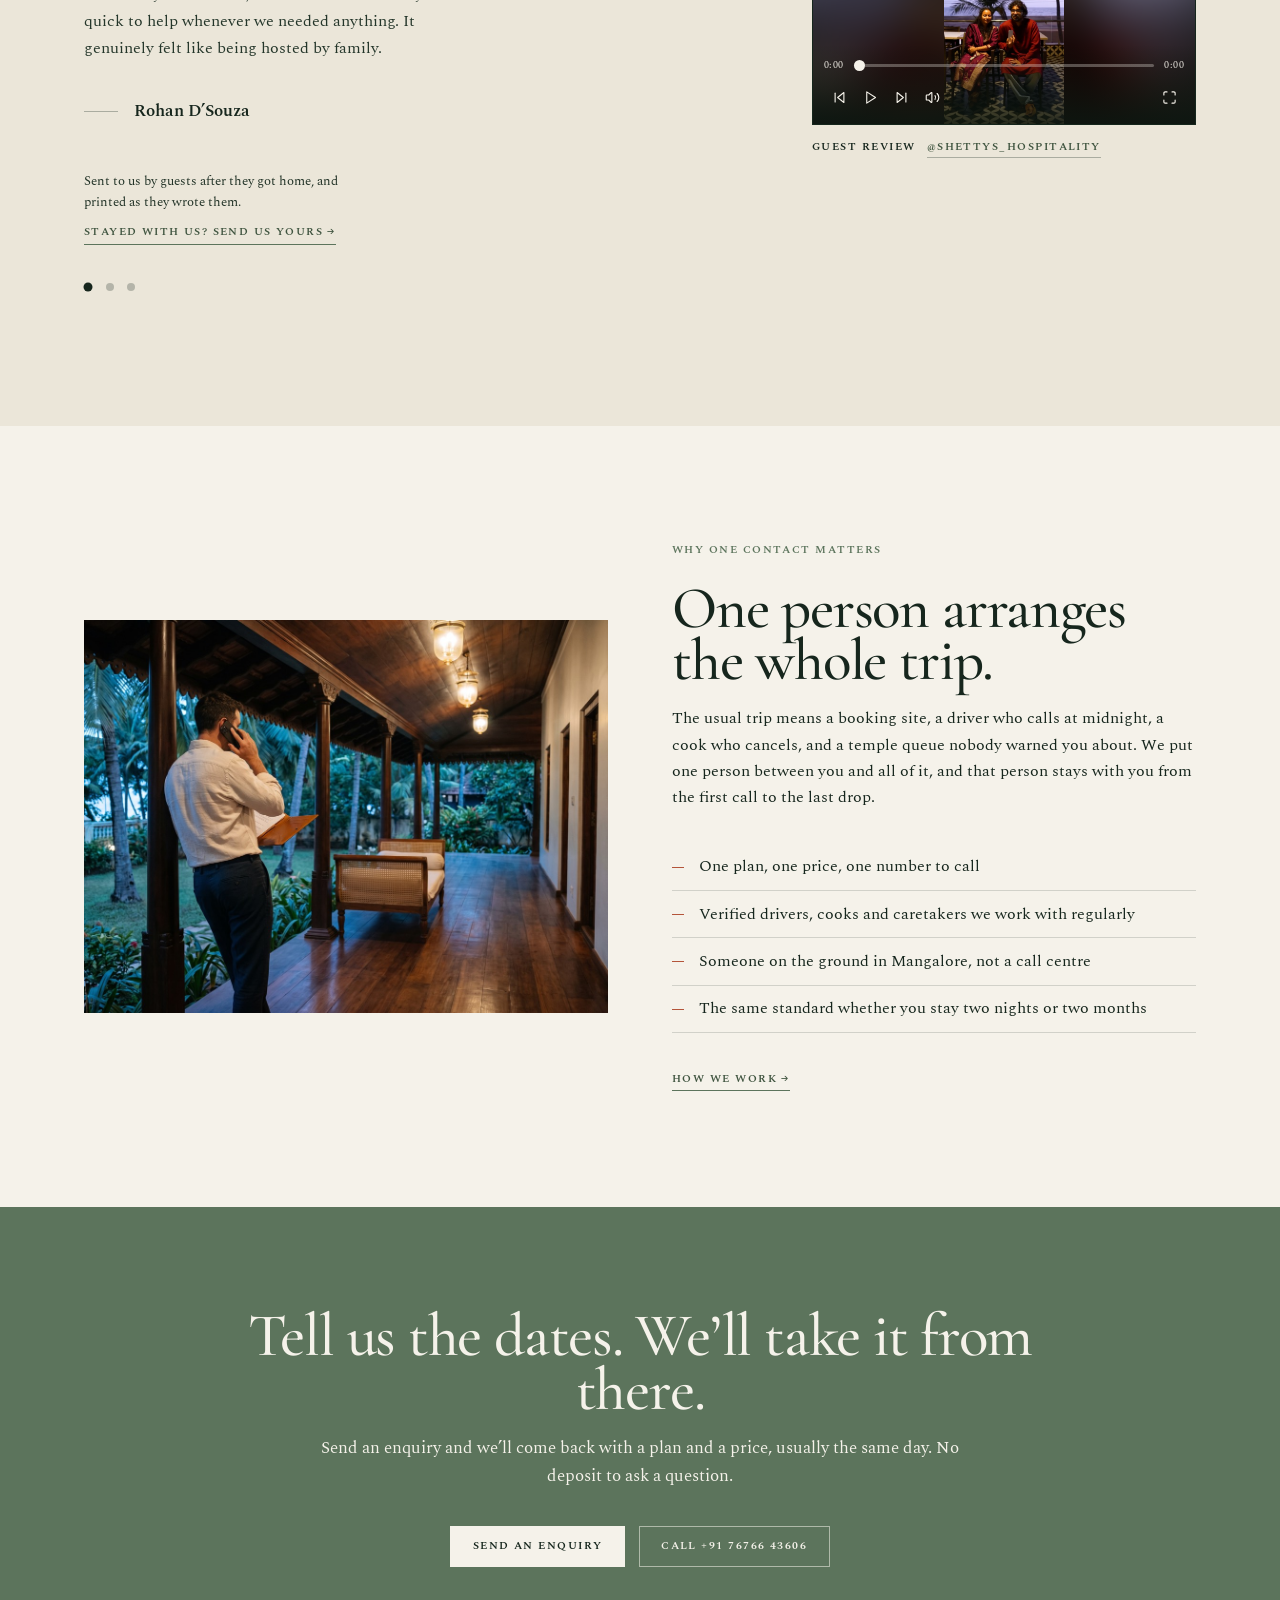
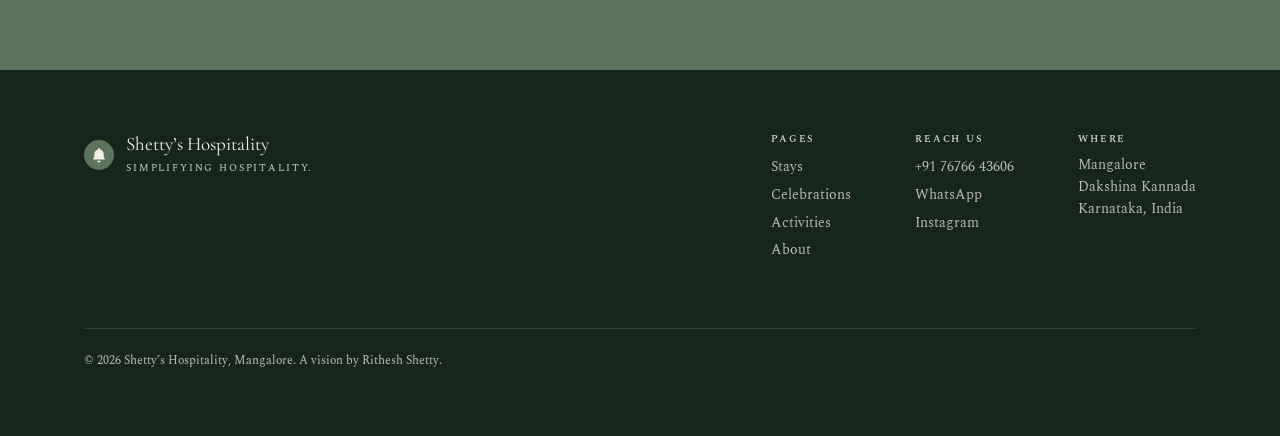
==== commit 0385ae58: "Home: reshoot the one-contact picture somewhere worth looking at Same idea, different room. The last" ====
--- a/docs/index.html
+++ b/docs/index.html
@@ -8,7 +8,7 @@
 <link rel="preconnect" href="https://fonts.googleapis.com">
 <link rel="preconnect" href="https://fonts.gstatic.com" crossorigin>
 <link href="https://fonts.googleapis.com/css2?family=Cormorant+Garamond:ital,wght@0,300..700;1,300..700&family=Spectral:ital,wght@0,300;0,400;0,500;0,600;0,700;1,300;1,400;1,600&display=swap" rel="stylesheet">
-<link rel="stylesheet" href="assets/css/styles.css?v=1790862338" />
+<link rel="stylesheet" href="assets/css/styles.css?v=1790863094" />
 <script>document.documentElement.classList.add('js');</script>
 </head>
 <body class="home">
@@ -49,8 +49,8 @@
 
 <section class="vhero">
   <picture class="vhero__pic" aria-hidden="true">
-    <source media="(max-width:819px)" srcset="assets/img/hero-portrait.jpg?v=1790862338" />
-    <img class="vhero__media" src="assets/img/hero.jpg?v=1790862338" alt=""
+    <source media="(max-width:819px)" srcset="assets/img/hero-portrait.jpg?v=1790863094" />
+    <img class="vhero__media" src="assets/img/hero.jpg?v=1790863094" alt=""
          fetchpriority="high" decoding="async" />
   </picture>
   <div class="vhero__scrim" aria-hidden="true"></div>
@@ -108,42 +108,42 @@
       </div>
       <div class="mang__panel is-current" id="mang-coast" role="tabpanel" data-mangpanel>
         <figure class="mang__figure">
-          <img src="assets/img/coast-road.jpg?v=1790862338" alt="The coast highway from the air, the Arabian Sea and its breakwaters on one side and a river on the other" fetchpriority="high" />
+          <img src="assets/img/coast-road.jpg?v=1790863094" alt="The coast highway from the air, the Arabian Sea and its breakwaters on one side and a river on the other" fetchpriority="high" />
           <figcaption>The coast road &mdash; the sea on one side, a river on the other, most of the way up</figcaption>
         </figure>
         <p class="mang__text">Panambur and Tannirbhavi are the ones everybody knows, and Tannirbhavi is best reached the old way, on the ferry across the Gurupura rather than the long road round. Sasihithlu, where two rivers meet the sea, and Someshwara, where the rocks begin, are quieter and better. Surathkal has the lighthouse; Ullal has the longest stretch of empty sand. Between June and September the sea here is not for swimming and nobody local pretends otherwise — but the light on a monsoon evening is the best of the year. The sunset is the same at all of them; the crowd is not.</p>
       </div>
       <div class="mang__panel" id="mang-kambala" role="tabpanel" data-mangpanel>
         <figure class="mang__figure">
-          <img src="assets/img/kambala.jpg?v=1790862338" alt="A pair of buffalo racing down a flooded paddy track at a kambala" loading="lazy" />
+          <img src="assets/img/kambala.jpg?v=1790863094" alt="A pair of buffalo racing down a flooded paddy track at a kambala" loading="lazy" />
           <figcaption>Kambala &mdash; paired buffalo raced down a flooded paddy track, through the season</figcaption>
         </figure>
         <p class="mang__text">From about November to March, pairs of buffalo are raced down flooded paddy tracks with a man running behind them holding the reins, and half a district turns out to watch. The good meets run through the night under lights, and there is nothing polite about them. Yakshagana runs in the same months — painted faces, drums, a story that starts at ten and finishes at dawn — and bhuta kola is still performed at village shrines for the village, not for visitors. None of it is ticketed and none of it is on a schedule you will find online. Ask us what is on while you are here and we will find out.</p>
       </div>
       <div class="mang__panel" id="mang-temples" role="tabpanel" data-mangpanel>
         <figure class="mang__figure">
-          <img src="assets/img/temples-wide.jpg?v=1790862338" alt="The carved pillars of the Thousand Pillar Jain basadi at Moodabidri" loading="lazy" />
+          <img src="assets/img/temples-wide.jpg?v=1790863094" alt="The carved pillars of the Thousand Pillar Jain basadi at Moodabidri" loading="lazy" />
           <figcaption>The Thousand Pillar basadi at Moodabidri &mdash; no two pillars alike</figcaption>
         </figure>
         <p class="mang__text">Kadri and Mangaladevi are inside the city and take an hour between them. Kateel sits on an island in the middle of the Nandini. Dharmasthala, Kukke Subrahmanya and the Krishna Matha at Udupi are each a morning&rsquo;s drive. Inland at Moodabidri stands the Thousand Pillar basadi, a Jain temple whose carved pillars are said to be all different, and which most visitors to the coast never hear about. The difference between a good darshan and three hours in a queue is knowing which line to join, which seva to book ahead, and what time the doors actually close — which is most of what we do for you.</p>
       </div>
       <div class="mang__panel" id="mang-table" role="tabpanel" data-mangpanel>
         <figure class="mang__figure">
-          <img src="assets/img/food-wide.jpg?v=1790862338" alt="A coastal Karnataka meal of ghee roast, neer dosa and rava-fried fish" loading="lazy" />
+          <img src="assets/img/food-wide.jpg?v=1790863094" alt="A coastal Karnataka meal of ghee roast, neer dosa and rava-fried fish" loading="lazy" />
           <figcaption>Kori rotti, ghee roast, neer dosa, and a Gadbad after</figcaption>
         </figure>
         <p class="mang__text">Kori rotti, chicken ghee roast, neer dosa, pundi, fish fried in rava, and a Gadbad at the end of it. Five kitchens sit within a few streets of one another and none of them cook the same way: Bunt, Udupi, Konkani, Beary and Mangalorean Catholic. The last of those is where pork sorpotel and sannas come from, which surprises people who think they know Indian food. Go to the fish market at first light and you will see tomorrow&rsquo;s menu being argued over. We will tell you where to eat, and it is rarely the place with the sign.</p>
       </div>
       <div class="mang__panel" id="mang-ghats" role="tabpanel" data-mangpanel>
         <figure class="mang__figure">
-          <img src="assets/img/ghats-wide.jpg?v=1790862338" alt="A wet ghat road curving through the monsoon forest of the Western Ghats" loading="lazy" />
+          <img src="assets/img/ghats-wide.jpg?v=1790863094" alt="A wet ghat road curving through the monsoon forest of the Western Ghats" loading="lazy" />
           <figcaption>The ghat road in the monsoon</figcaption>
         </figure>
         <p class="mang__text">An hour inland the land stands up. Charmadi and Shiradi climb through thirty-odd hairpins into coffee and pepper country, and through the monsoon the waterfalls beside the road run hard enough to hear over the engine. Agumbe, up the ghat, takes some of the heaviest rain in the country and the sunsets from the top are worth the drive on a clear evening. Bring something warm; it is ten degrees cooler up there than it is on the coast, which nobody ever believes until they arrive.</p>
       </div>
       <div class="mang__panel" id="mang-town" role="tabpanel" data-mangpanel>
         <figure class="mang__figure">
-          <img src="assets/img/sultan-battery.jpg?v=1790862338" alt="The stone bastion of Sultan Battery on the Gurupura river at Boloor, Mangalore" loading="lazy" />
+          <img src="assets/img/sultan-battery.jpg?v=1790863094" alt="The stone bastion of Sultan Battery on the Gurupura river at Boloor, Mangalore" loading="lazy" />
           <figcaption>Sultan Battery &mdash; Tipu&rsquo;s watchtower at Boloor, on the Gurupura</figcaption>
         </figure>
         <p class="mang__text">The tile factories here roofed half of south India, which is why every old building from Bombay to Colombo wears the same terracotta. The standing figure at Karkala is an easy half day inland. St Aloysius has a chapel painted floor to ceiling by an Italian Jesuit in the 1890s that almost nobody outside the city has heard of. And the old trade with Arabia and Portugal still shows in the street names, the doorways and the food, if somebody points it out.</p>
@@ -176,7 +176,7 @@
   <ol class="offer">
     <li class="offer__row reveal">
       <figure class="offer__media">
-        <img src="assets/img/cards/stays.jpg?v=1790862338" alt="A made-up bedroom in a managed homestay, shutters open to the garden" loading="lazy" />
+        <img src="assets/img/cards/stays.jpg?v=1790863094" alt="A made-up bedroom in a managed homestay, shutters open to the garden" loading="lazy" />
       </figure>
       <div class="offer__copy">
         <p class="offer__n">01</p>
@@ -193,7 +193,7 @@
     </li>
     <li class="offer__row reveal">
       <figure class="offer__media">
-        <img src="assets/img/cards/celebrations.jpg?v=1790862338" alt="A Mangalore house decorated for a family celebration" loading="lazy" />
+        <img src="assets/img/cards/celebrations.jpg?v=1790863094" alt="A Mangalore house decorated for a family celebration" loading="lazy" />
       </figure>
       <div class="offer__copy">
         <p class="offer__n">02</p>
@@ -210,7 +210,7 @@
     </li>
     <li class="offer__row reveal">
       <figure class="offer__media">
-        <img src="assets/img/cards/rides.jpg?v=1790862338" alt="The coast road ahead, seen from the second row of a seven-seater" loading="lazy" />
+        <img src="assets/img/cards/rides.jpg?v=1790863094" alt="The coast road ahead, seen from the second row of a seven-seater" loading="lazy" />
       </figure>
       <div class="offer__copy">
         <p class="offer__n">03</p>
@@ -227,7 +227,7 @@
     </li>
     <li class="offer__row reveal">
       <figure class="offer__media">
-        <img src="assets/img/cards/temples.jpg?v=1790862338" alt="The gold gopuram of Kudroli Gokarnanatha temple, Mangalore, after rain" loading="lazy" />
+        <img src="assets/img/cards/temples.jpg?v=1790863094" alt="The gold gopuram of Kudroli Gokarnanatha temple, Mangalore, after rain" loading="lazy" />
       </figure>
       <div class="offer__copy">
         <p class="offer__n">04</p>
@@ -244,7 +244,7 @@
     </li>
     <li class="offer__row reveal">
       <figure class="offer__media">
-        <img src="assets/img/cards/hidden.jpg?v=1790862338" alt="First light at the Bunder fish market, the old port in Mangalore, the night&rsquo;s catch being sorted on the quay" loading="lazy" />
+        <img src="assets/img/cards/hidden.jpg?v=1790863094" alt="First light at the Bunder fish market, the old port in Mangalore, the night&rsquo;s catch being sorted on the quay" loading="lazy" />
       </figure>
       <div class="offer__copy">
         <p class="offer__n">05</p>
@@ -261,7 +261,7 @@
     </li>
     <li class="offer__row reveal">
       <figure class="offer__media">
-        <img src="assets/img/manpower.jpg?v=1790862338" alt="Service staff laying a long table before guests arrive" loading="lazy" />
+        <img src="assets/img/manpower.jpg?v=1790863094" alt="Service staff laying a long table before guests arrive" loading="lazy" />
       </figure>
       <div class="offer__copy">
         <p class="offer__n">06</p>
@@ -293,7 +293,7 @@
 
   <nav class="jump reveal" aria-label="The four service pages">
     <a class="jcard" href="stays.html">
-      <img class="jcard__img" src="assets/img/cards/stays-card.jpg?v=1790862338" alt="" loading="lazy" />
+      <img class="jcard__img" src="assets/img/cards/stays-card.jpg?v=1790863094" alt="" loading="lazy" />
       <span class="jcard__veil" aria-hidden="true"></span>
       <span class="jcard__body">
         <span class="jcard__sub">Homestays and service apartments</span>
@@ -301,7 +301,7 @@
       </span>
     </a>
     <a class="jcard" href="celebrations.html">
-      <img class="jcard__img" src="assets/img/cards/celebrations-card.jpg?v=1790862338" alt="" loading="lazy" />
+      <img class="jcard__img" src="assets/img/cards/celebrations-card.jpg?v=1790863094" alt="" loading="lazy" />
       <span class="jcard__veil" aria-hidden="true"></span>
       <span class="jcard__body">
         <span class="jcard__sub">Functions hosted at home</span>
@@ -309,7 +309,7 @@
       </span>
     </a>
     <a class="jcard" href="journeys.html">
-      <img class="jcard__img" src="assets/img/cards/journeys-card.jpg?v=1790862338" alt="" loading="lazy" />
+      <img class="jcard__img" src="assets/img/cards/journeys-card.jpg?v=1790863094" alt="" loading="lazy" />
       <span class="jcard__veil" aria-hidden="true"></span>
       <span class="jcard__body">
         <span class="jcard__sub">Temples, cars, water and days out</span>
@@ -317,7 +317,7 @@
       </span>
     </a>
     <a class="jcard" href="manpower.html">
-      <img class="jcard__img" src="assets/img/cards/manpower-card.jpg?v=1790862338" alt="" loading="lazy" />
+      <img class="jcard__img" src="assets/img/cards/manpower-card.jpg?v=1790863094" alt="" loading="lazy" />
       <span class="jcard__veil" aria-hidden="true"></span>
       <span class="jcard__body">
         <span class="jcard__sub">Cooks, servers and setup crews</span>
@@ -440,11 +440,11 @@
     <!-- The path is relative to styles.css, not to this page: a url() carried in a custom
      property resolves against the stylesheet that USES it, and the only consumer is
      .vplayer::before. Written page-relative it resolved to /assets/css/assets/img/ and 404d. -->
-    <figure class="vplayer" data-vplayer style="--poster:url(../img/review-poster.jpg?v=1790862338)">
+    <figure class="vplayer" data-vplayer style="--poster:url(../img/review-poster.jpg?v=1790863094)">
     <video class="vplayer__video" playsinline preload="metadata"
-    poster="assets/img/review-poster.jpg?v=1790862338"
+    poster="assets/img/review-poster.jpg?v=1790863094"
     aria-label="A guest talking about their stay">
-    <source src="assets/video/review.mp4?v=1790862338" type="video/mp4" />
+    <source src="assets/video/review.mp4?v=1790863094" type="video/mp4" />
     </video>
 
   
@@ -481,7 +481,7 @@
 <section class="section split">
   <figure class="split__media reveal">
     <div class="ph">
-      <img src="assets/img/detail-wide.jpg?v=1790862338" alt="Someone on a veranda taking a call with an open notebook in hand, car keys and coffee on the ledge beside him" loading="lazy" />
+      <img src="assets/img/detail-wide.jpg?v=1790863094" alt="Someone taking a call on the lamplit teak veranda of a heritage house, a folio open in his free hand" loading="lazy" />
     </div>
   </figure>
   <div class="split__copy reveal">
@@ -542,6 +542,6 @@
     <p class="foot__legal">&copy; <span id="yr">2026</span> Shetty&rsquo;s Hospitality, Mangalore. A vision by Rithesh Shetty.</p>
   </div>
 </footer>
-<script src="assets/js/main.js?v=1790862338"></script>
+<script src="assets/js/main.js?v=1790863094"></script>
 </body>
 </html>
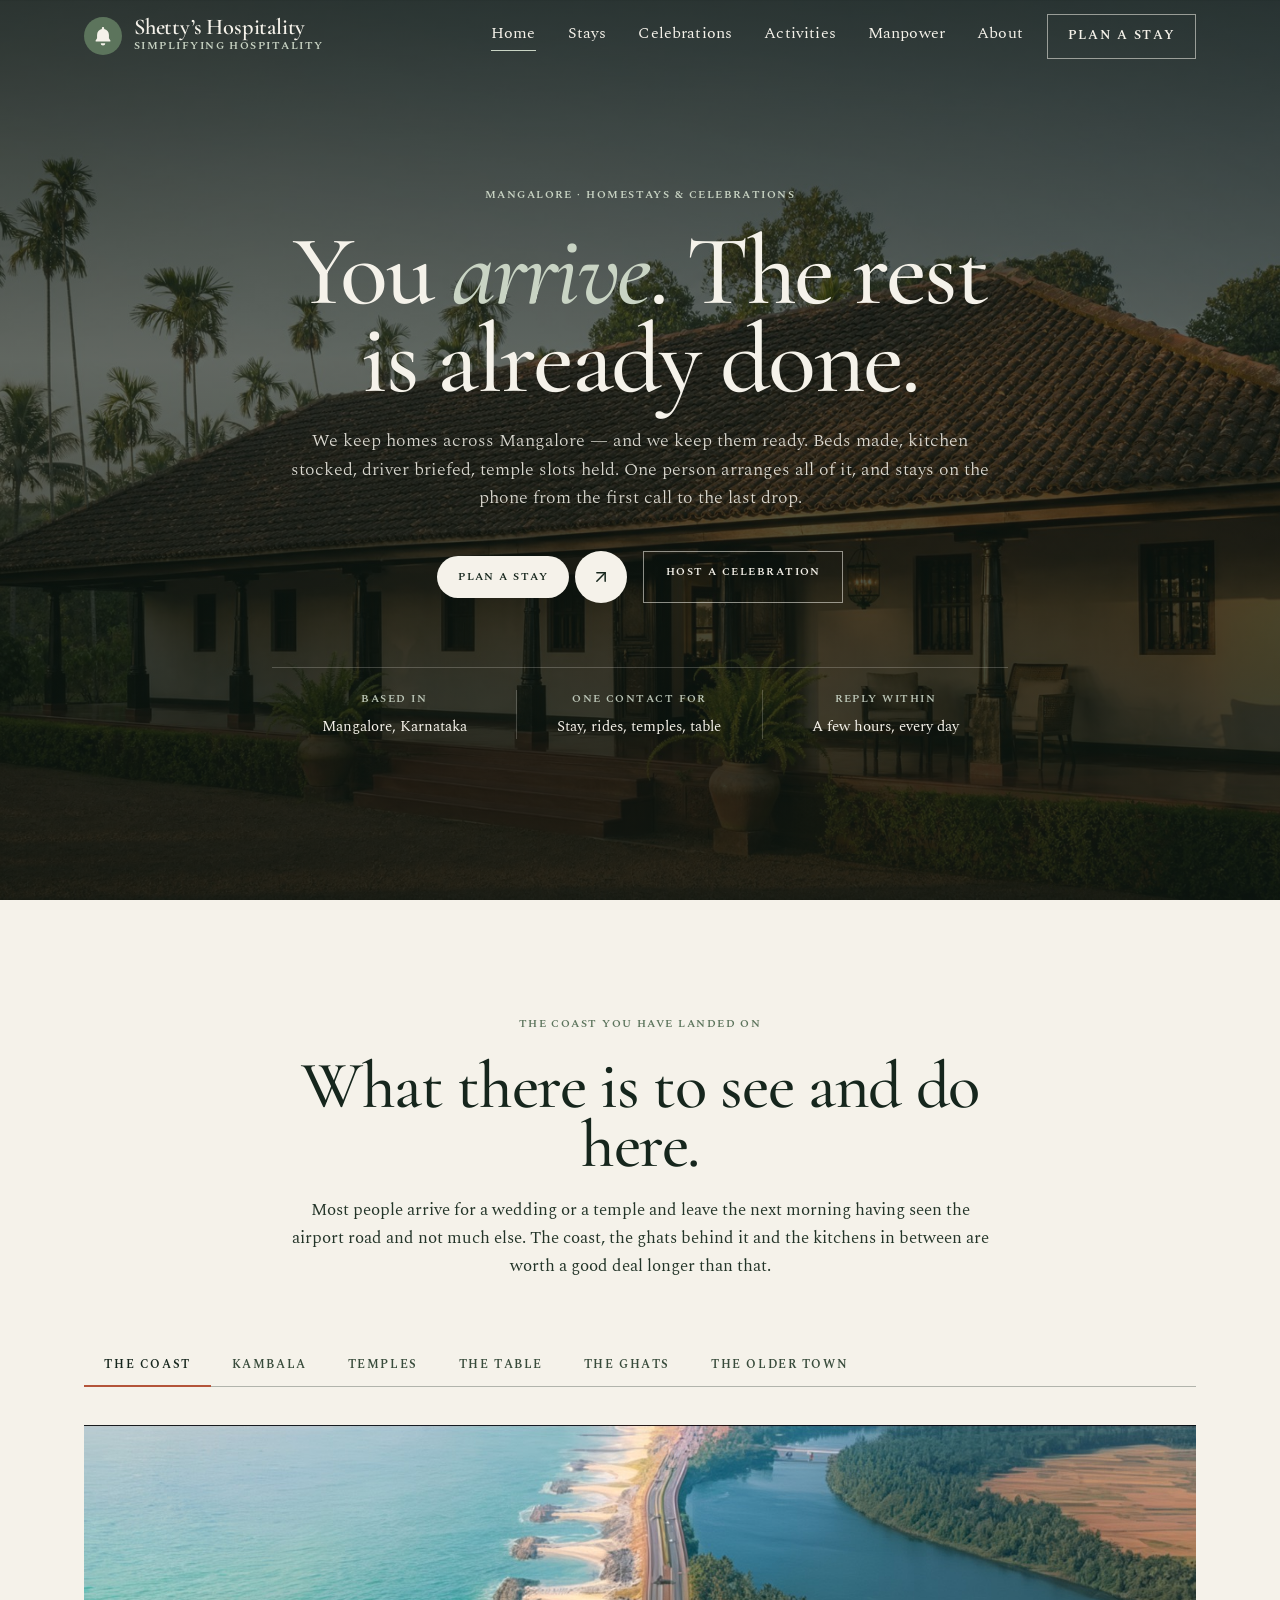
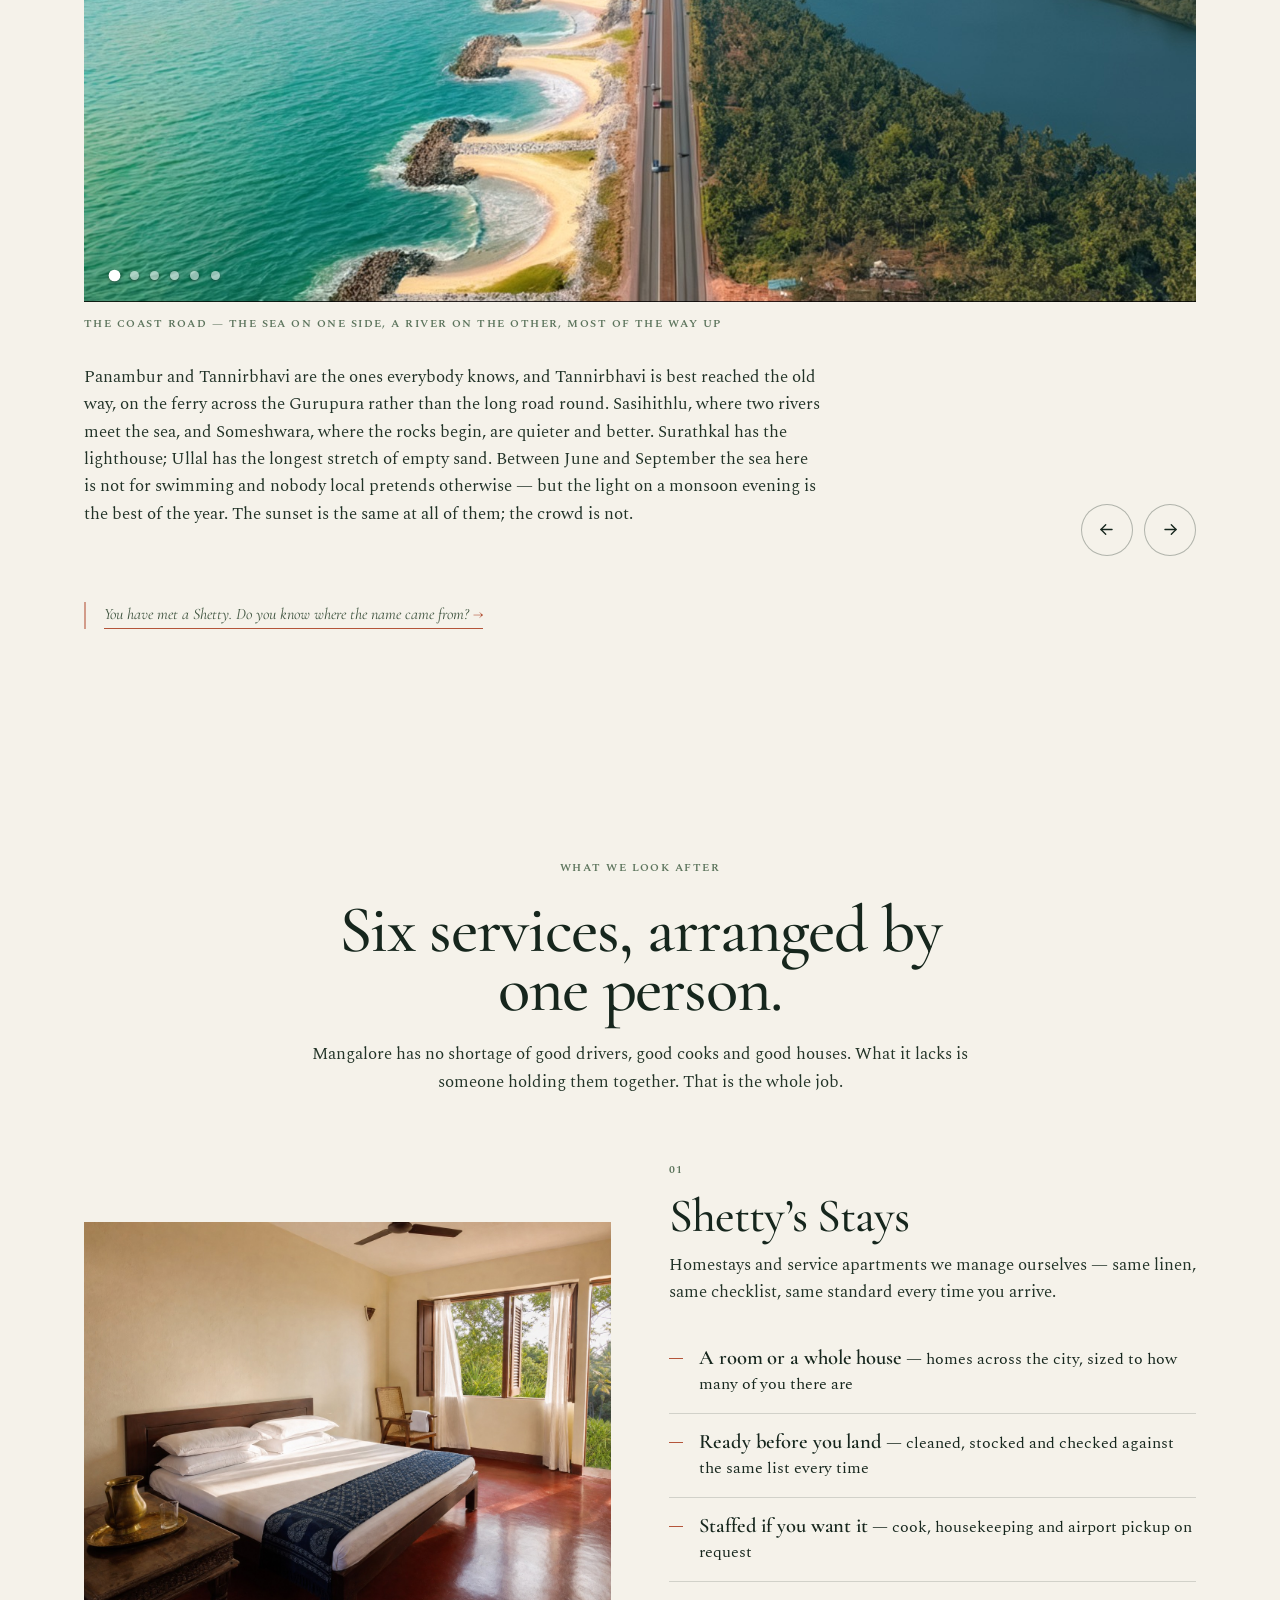
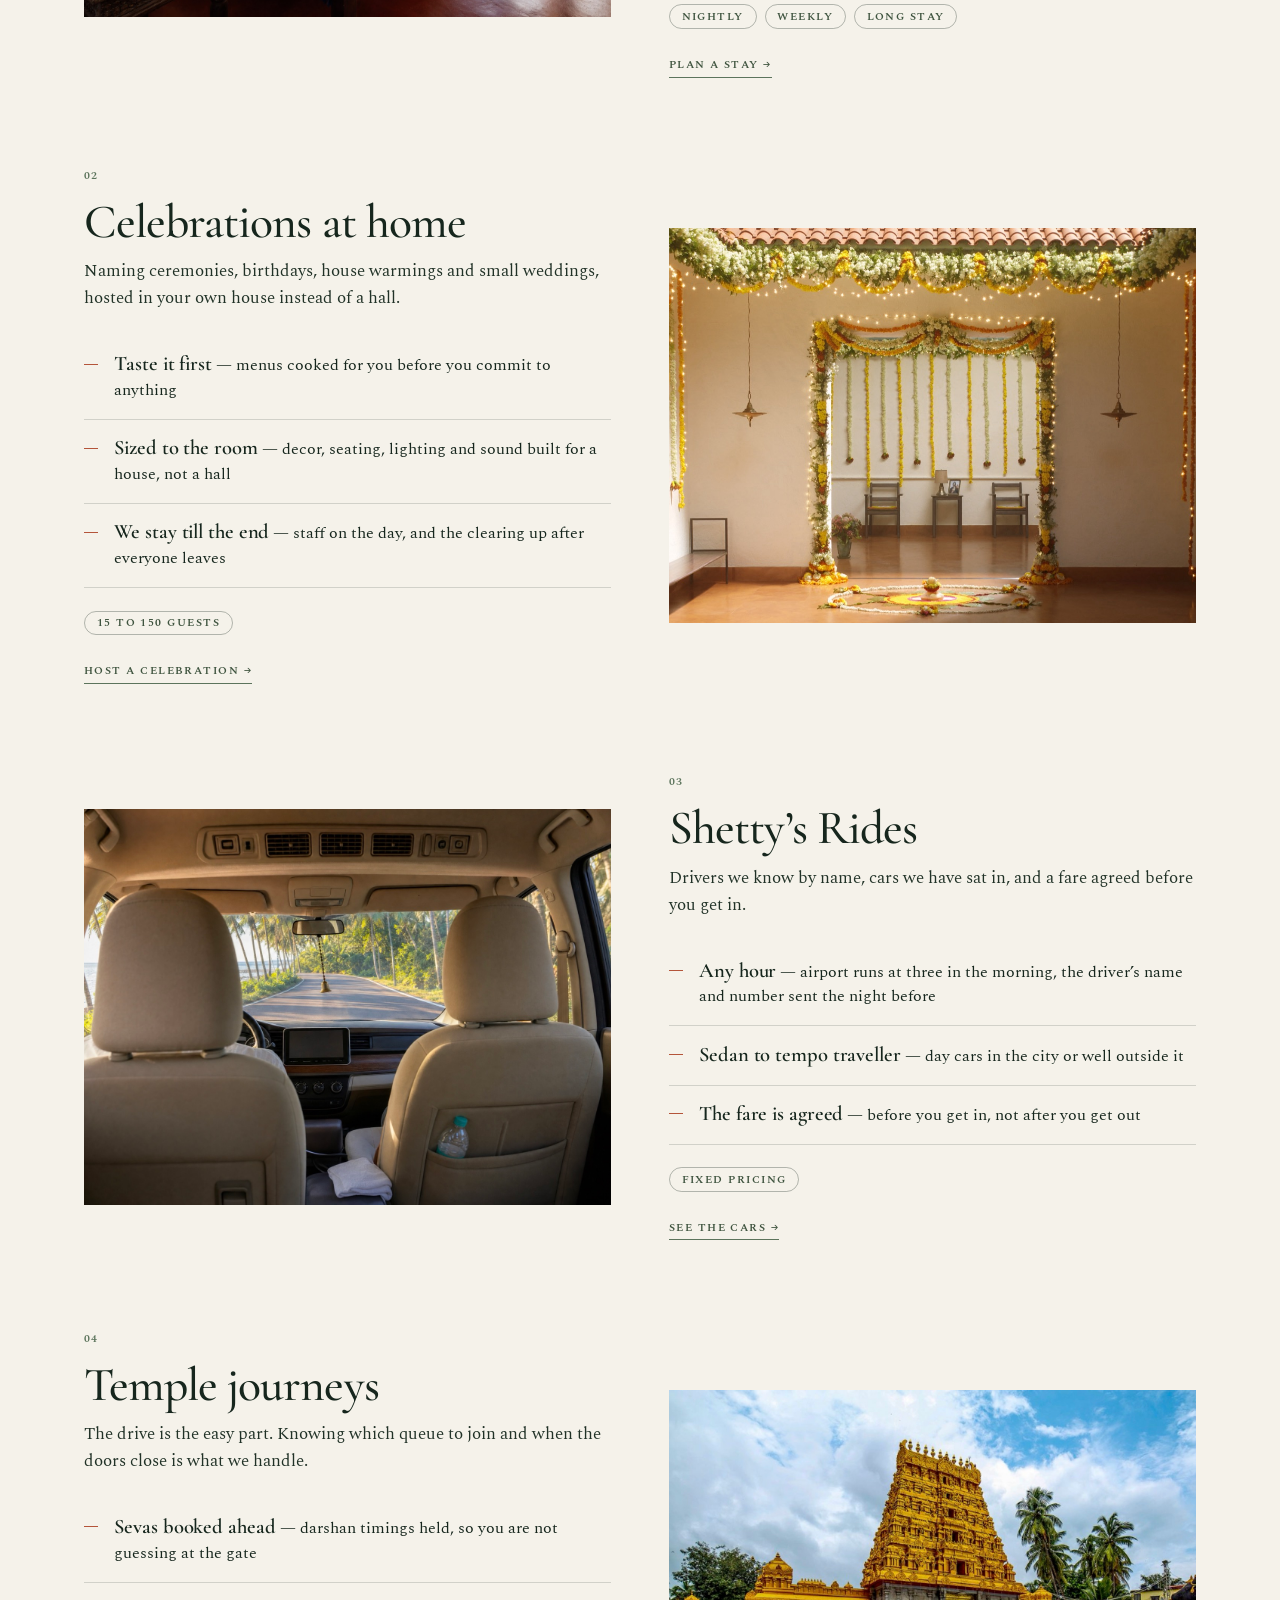
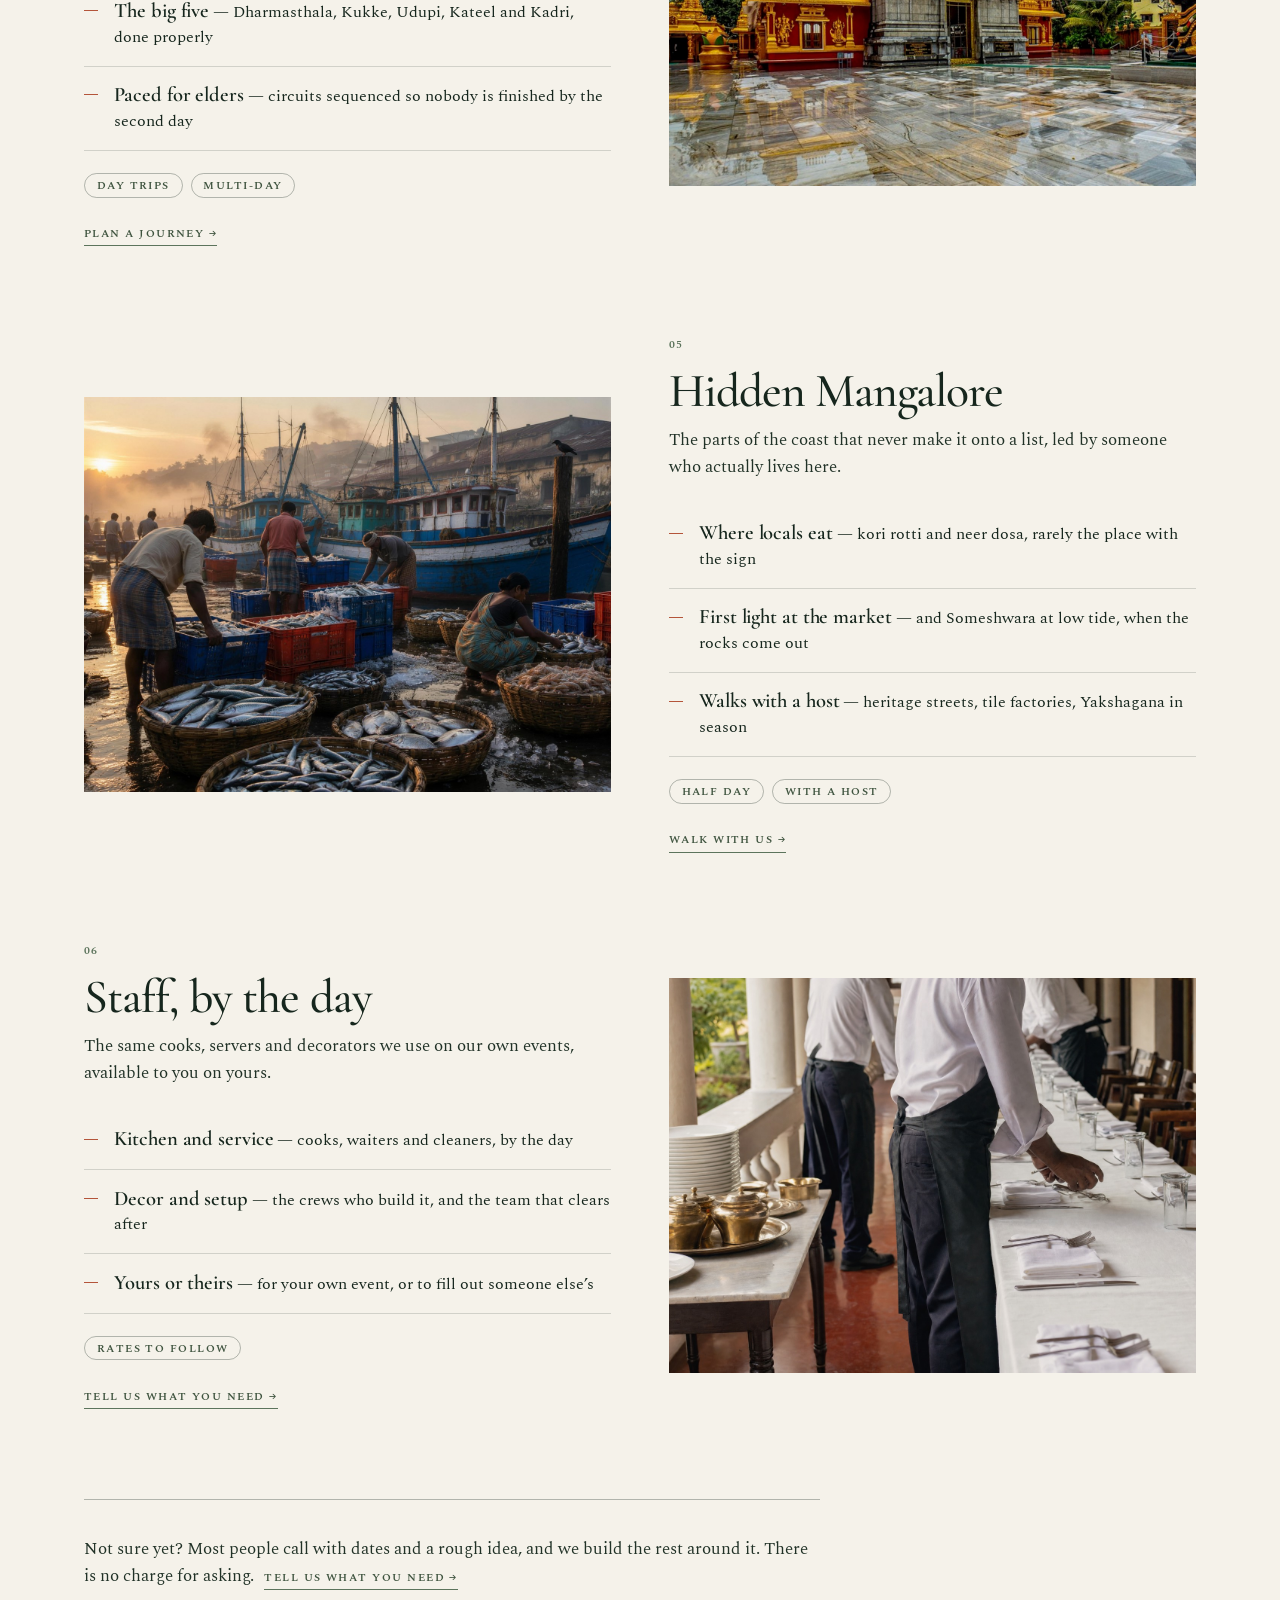
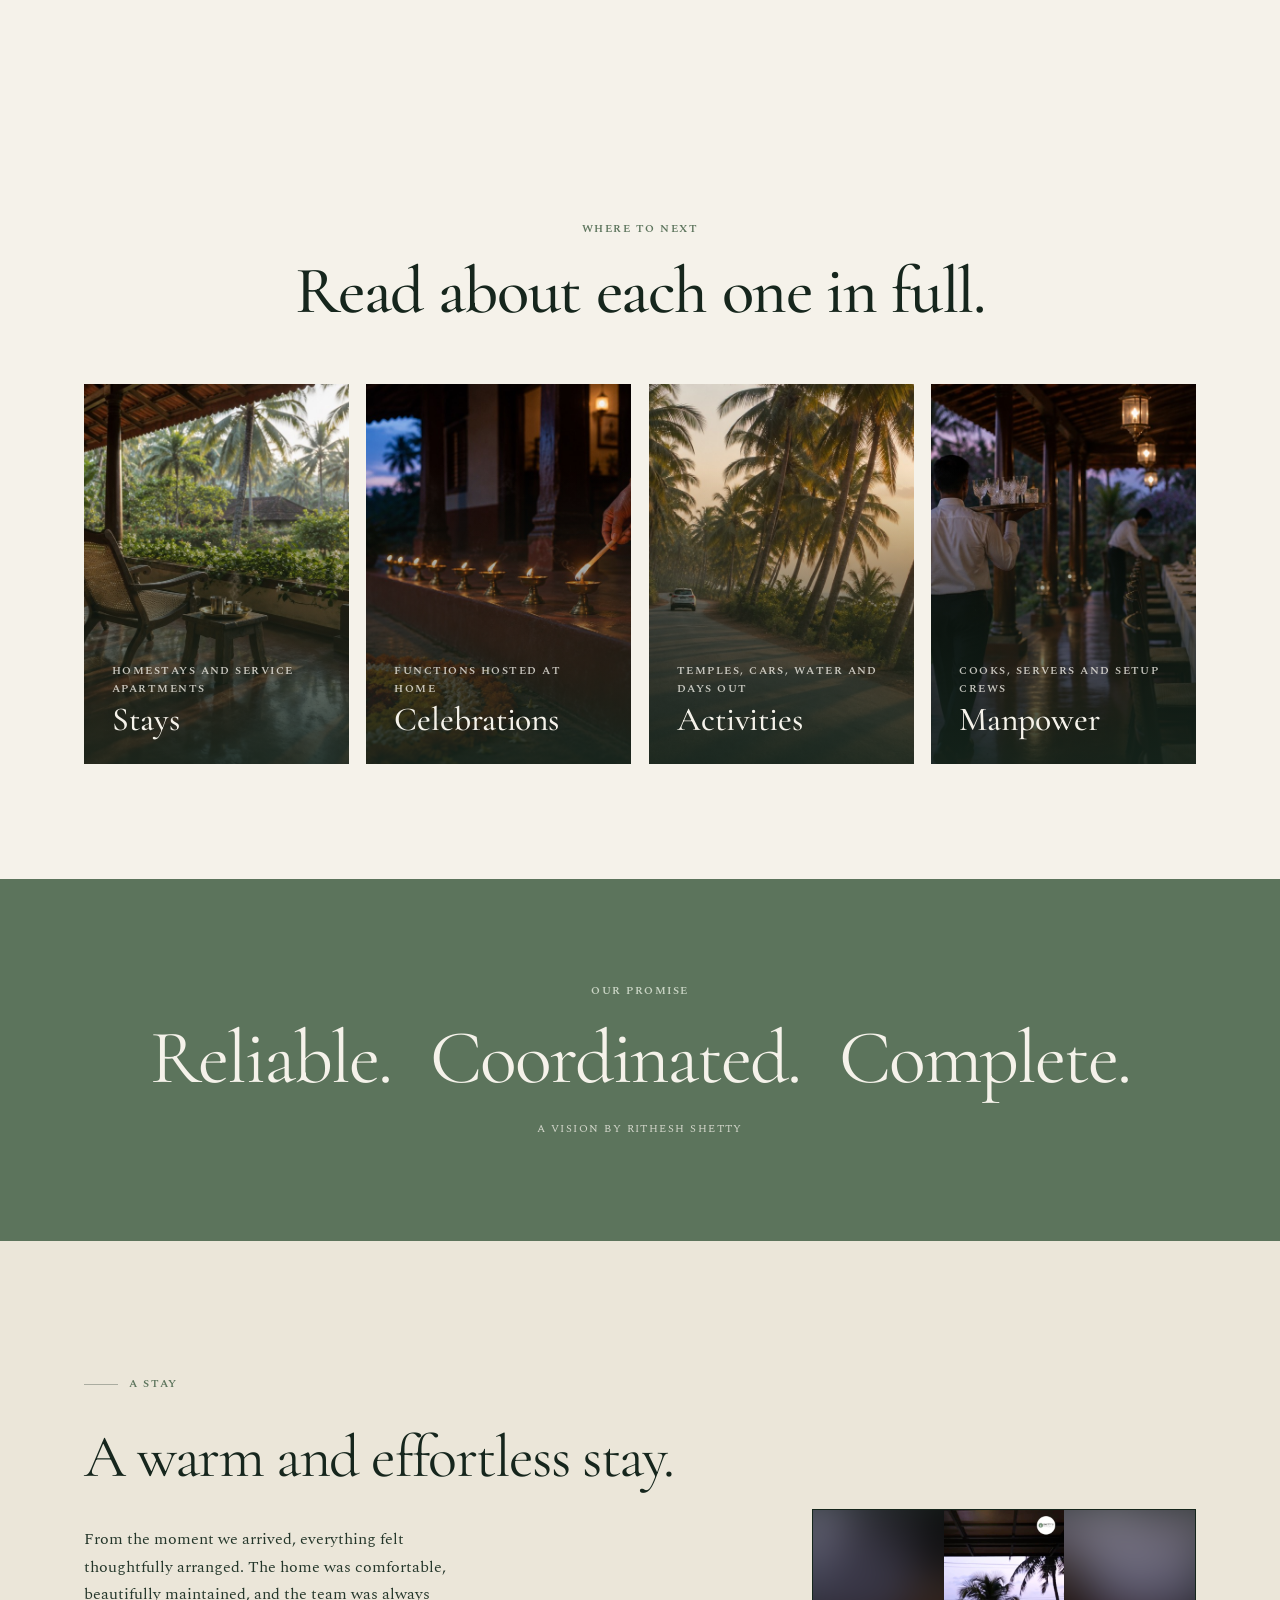
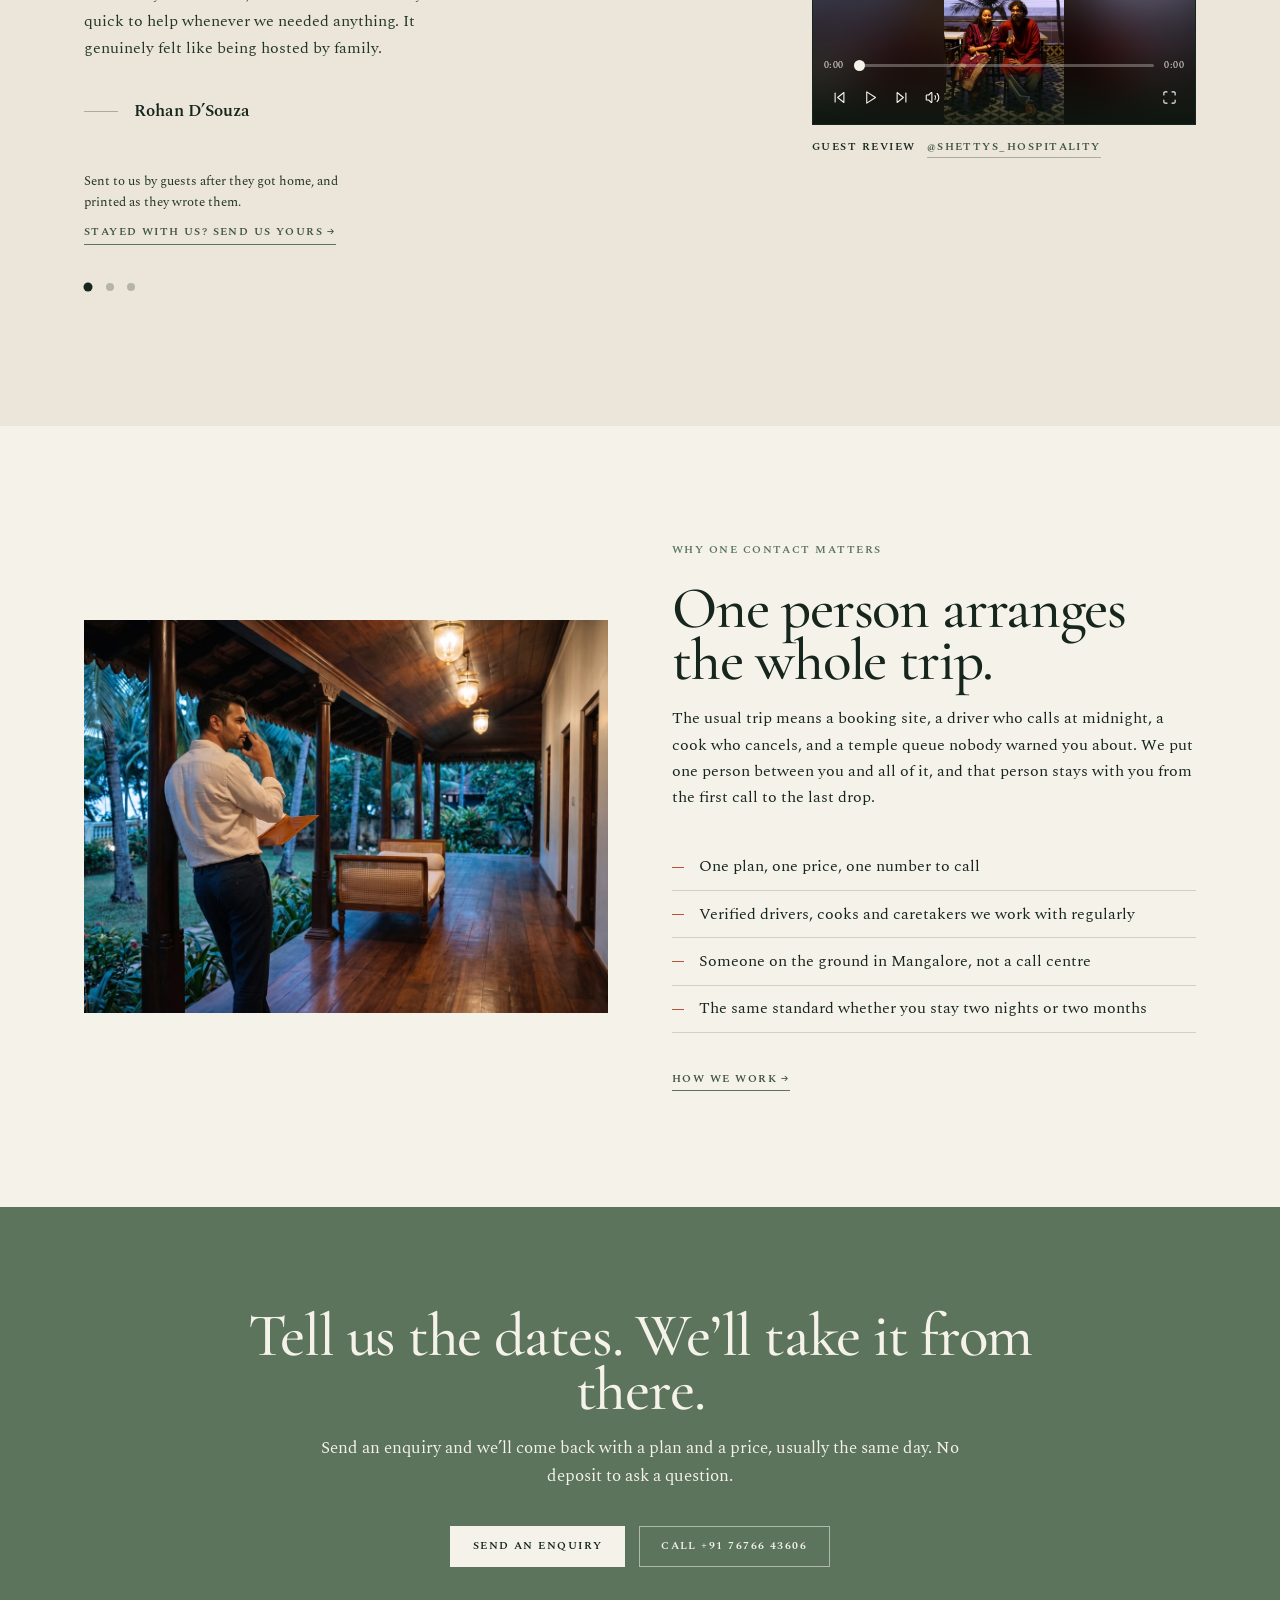
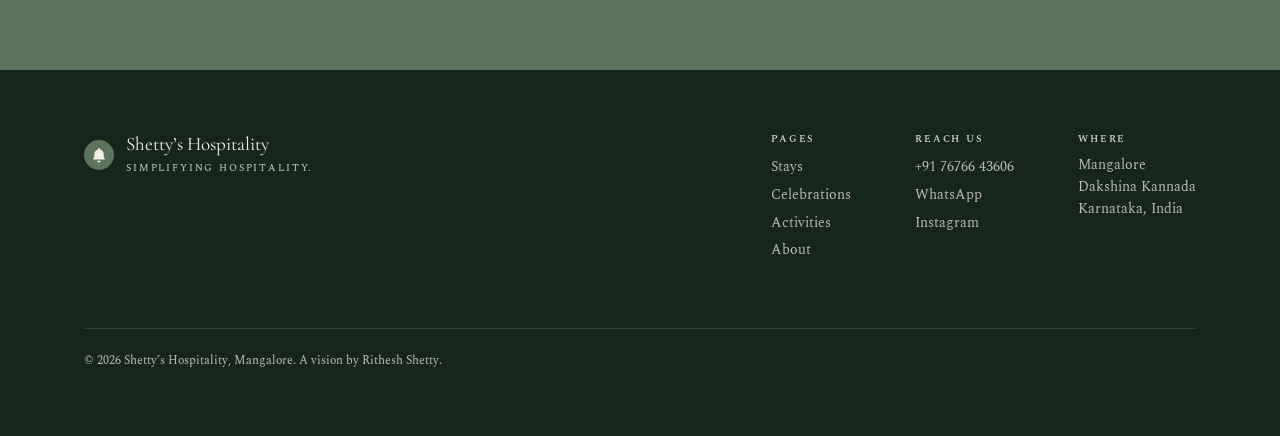
==== commit 8748452a: "Home: the man in the one-contact picture is Indian now Edited the existing frame rather than reshoot" ====
--- a/docs/index.html
+++ b/docs/index.html
@@ -8,7 +8,7 @@
 <link rel="preconnect" href="https://fonts.googleapis.com">
 <link rel="preconnect" href="https://fonts.gstatic.com" crossorigin>
 <link href="https://fonts.googleapis.com/css2?family=Cormorant+Garamond:ital,wght@0,300..700;1,300..700&family=Spectral:ital,wght@0,300;0,400;0,500;0,600;0,700;1,300;1,400;1,600&display=swap" rel="stylesheet">
-<link rel="stylesheet" href="assets/css/styles.css?v=1790863094" />
+<link rel="stylesheet" href="assets/css/styles.css?v=1790870553" />
 <script>document.documentElement.classList.add('js');</script>
 </head>
 <body class="home">
@@ -49,8 +49,8 @@
 
 <section class="vhero">
   <picture class="vhero__pic" aria-hidden="true">
-    <source media="(max-width:819px)" srcset="assets/img/hero-portrait.jpg?v=1790863094" />
-    <img class="vhero__media" src="assets/img/hero.jpg?v=1790863094" alt=""
+    <source media="(max-width:819px)" srcset="assets/img/hero-portrait.jpg?v=1790870553" />
+    <img class="vhero__media" src="assets/img/hero.jpg?v=1790870553" alt=""
          fetchpriority="high" decoding="async" />
   </picture>
   <div class="vhero__scrim" aria-hidden="true"></div>
@@ -108,42 +108,42 @@
       </div>
       <div class="mang__panel is-current" id="mang-coast" role="tabpanel" data-mangpanel>
         <figure class="mang__figure">
-          <img src="assets/img/coast-road.jpg?v=1790863094" alt="The coast highway from the air, the Arabian Sea and its breakwaters on one side and a river on the other" fetchpriority="high" />
+          <img src="assets/img/coast-road.jpg?v=1790870553" alt="The coast highway from the air, the Arabian Sea and its breakwaters on one side and a river on the other" fetchpriority="high" />
           <figcaption>The coast road &mdash; the sea on one side, a river on the other, most of the way up</figcaption>
         </figure>
         <p class="mang__text">Panambur and Tannirbhavi are the ones everybody knows, and Tannirbhavi is best reached the old way, on the ferry across the Gurupura rather than the long road round. Sasihithlu, where two rivers meet the sea, and Someshwara, where the rocks begin, are quieter and better. Surathkal has the lighthouse; Ullal has the longest stretch of empty sand. Between June and September the sea here is not for swimming and nobody local pretends otherwise — but the light on a monsoon evening is the best of the year. The sunset is the same at all of them; the crowd is not.</p>
       </div>
       <div class="mang__panel" id="mang-kambala" role="tabpanel" data-mangpanel>
         <figure class="mang__figure">
-          <img src="assets/img/kambala.jpg?v=1790863094" alt="A pair of buffalo racing down a flooded paddy track at a kambala" loading="lazy" />
+          <img src="assets/img/kambala.jpg?v=1790870553" alt="A pair of buffalo racing down a flooded paddy track at a kambala" loading="lazy" />
           <figcaption>Kambala &mdash; paired buffalo raced down a flooded paddy track, through the season</figcaption>
         </figure>
         <p class="mang__text">From about November to March, pairs of buffalo are raced down flooded paddy tracks with a man running behind them holding the reins, and half a district turns out to watch. The good meets run through the night under lights, and there is nothing polite about them. Yakshagana runs in the same months — painted faces, drums, a story that starts at ten and finishes at dawn — and bhuta kola is still performed at village shrines for the village, not for visitors. None of it is ticketed and none of it is on a schedule you will find online. Ask us what is on while you are here and we will find out.</p>
       </div>
       <div class="mang__panel" id="mang-temples" role="tabpanel" data-mangpanel>
         <figure class="mang__figure">
-          <img src="assets/img/temples-wide.jpg?v=1790863094" alt="The carved pillars of the Thousand Pillar Jain basadi at Moodabidri" loading="lazy" />
+          <img src="assets/img/temples-wide.jpg?v=1790870553" alt="The carved pillars of the Thousand Pillar Jain basadi at Moodabidri" loading="lazy" />
           <figcaption>The Thousand Pillar basadi at Moodabidri &mdash; no two pillars alike</figcaption>
         </figure>
         <p class="mang__text">Kadri and Mangaladevi are inside the city and take an hour between them. Kateel sits on an island in the middle of the Nandini. Dharmasthala, Kukke Subrahmanya and the Krishna Matha at Udupi are each a morning&rsquo;s drive. Inland at Moodabidri stands the Thousand Pillar basadi, a Jain temple whose carved pillars are said to be all different, and which most visitors to the coast never hear about. The difference between a good darshan and three hours in a queue is knowing which line to join, which seva to book ahead, and what time the doors actually close — which is most of what we do for you.</p>
       </div>
       <div class="mang__panel" id="mang-table" role="tabpanel" data-mangpanel>
         <figure class="mang__figure">
-          <img src="assets/img/food-wide.jpg?v=1790863094" alt="A coastal Karnataka meal of ghee roast, neer dosa and rava-fried fish" loading="lazy" />
+          <img src="assets/img/food-wide.jpg?v=1790870553" alt="A coastal Karnataka meal of ghee roast, neer dosa and rava-fried fish" loading="lazy" />
           <figcaption>Kori rotti, ghee roast, neer dosa, and a Gadbad after</figcaption>
         </figure>
         <p class="mang__text">Kori rotti, chicken ghee roast, neer dosa, pundi, fish fried in rava, and a Gadbad at the end of it. Five kitchens sit within a few streets of one another and none of them cook the same way: Bunt, Udupi, Konkani, Beary and Mangalorean Catholic. The last of those is where pork sorpotel and sannas come from, which surprises people who think they know Indian food. Go to the fish market at first light and you will see tomorrow&rsquo;s menu being argued over. We will tell you where to eat, and it is rarely the place with the sign.</p>
       </div>
       <div class="mang__panel" id="mang-ghats" role="tabpanel" data-mangpanel>
         <figure class="mang__figure">
-          <img src="assets/img/ghats-wide.jpg?v=1790863094" alt="A wet ghat road curving through the monsoon forest of the Western Ghats" loading="lazy" />
+          <img src="assets/img/ghats-wide.jpg?v=1790870553" alt="A wet ghat road curving through the monsoon forest of the Western Ghats" loading="lazy" />
           <figcaption>The ghat road in the monsoon</figcaption>
         </figure>
         <p class="mang__text">An hour inland the land stands up. Charmadi and Shiradi climb through thirty-odd hairpins into coffee and pepper country, and through the monsoon the waterfalls beside the road run hard enough to hear over the engine. Agumbe, up the ghat, takes some of the heaviest rain in the country and the sunsets from the top are worth the drive on a clear evening. Bring something warm; it is ten degrees cooler up there than it is on the coast, which nobody ever believes until they arrive.</p>
       </div>
       <div class="mang__panel" id="mang-town" role="tabpanel" data-mangpanel>
         <figure class="mang__figure">
-          <img src="assets/img/sultan-battery.jpg?v=1790863094" alt="The stone bastion of Sultan Battery on the Gurupura river at Boloor, Mangalore" loading="lazy" />
+          <img src="assets/img/sultan-battery.jpg?v=1790870553" alt="The stone bastion of Sultan Battery on the Gurupura river at Boloor, Mangalore" loading="lazy" />
           <figcaption>Sultan Battery &mdash; Tipu&rsquo;s watchtower at Boloor, on the Gurupura</figcaption>
         </figure>
         <p class="mang__text">The tile factories here roofed half of south India, which is why every old building from Bombay to Colombo wears the same terracotta. The standing figure at Karkala is an easy half day inland. St Aloysius has a chapel painted floor to ceiling by an Italian Jesuit in the 1890s that almost nobody outside the city has heard of. And the old trade with Arabia and Portugal still shows in the street names, the doorways and the food, if somebody points it out.</p>
@@ -176,7 +176,7 @@
   <ol class="offer">
     <li class="offer__row reveal">
       <figure class="offer__media">
-        <img src="assets/img/cards/stays.jpg?v=1790863094" alt="A made-up bedroom in a managed homestay, shutters open to the garden" loading="lazy" />
+        <img src="assets/img/cards/stays.jpg?v=1790870553" alt="A made-up bedroom in a managed homestay, shutters open to the garden" loading="lazy" />
       </figure>
       <div class="offer__copy">
         <p class="offer__n">01</p>
@@ -193,7 +193,7 @@
     </li>
     <li class="offer__row reveal">
       <figure class="offer__media">
-        <img src="assets/img/cards/celebrations.jpg?v=1790863094" alt="A Mangalore house decorated for a family celebration" loading="lazy" />
+        <img src="assets/img/cards/celebrations.jpg?v=1790870553" alt="A Mangalore house decorated for a family celebration" loading="lazy" />
       </figure>
       <div class="offer__copy">
         <p class="offer__n">02</p>
@@ -210,7 +210,7 @@
     </li>
     <li class="offer__row reveal">
       <figure class="offer__media">
-        <img src="assets/img/cards/rides.jpg?v=1790863094" alt="The coast road ahead, seen from the second row of a seven-seater" loading="lazy" />
+        <img src="assets/img/cards/rides.jpg?v=1790870553" alt="The coast road ahead, seen from the second row of a seven-seater" loading="lazy" />
       </figure>
       <div class="offer__copy">
         <p class="offer__n">03</p>
@@ -227,7 +227,7 @@
     </li>
     <li class="offer__row reveal">
       <figure class="offer__media">
-        <img src="assets/img/cards/temples.jpg?v=1790863094" alt="The gold gopuram of Kudroli Gokarnanatha temple, Mangalore, after rain" loading="lazy" />
+        <img src="assets/img/cards/temples.jpg?v=1790870553" alt="The gold gopuram of Kudroli Gokarnanatha temple, Mangalore, after rain" loading="lazy" />
       </figure>
       <div class="offer__copy">
         <p class="offer__n">04</p>
@@ -244,7 +244,7 @@
     </li>
     <li class="offer__row reveal">
       <figure class="offer__media">
-        <img src="assets/img/cards/hidden.jpg?v=1790863094" alt="First light at the Bunder fish market, the old port in Mangalore, the night&rsquo;s catch being sorted on the quay" loading="lazy" />
+        <img src="assets/img/cards/hidden.jpg?v=1790870553" alt="First light at the Bunder fish market, the old port in Mangalore, the night&rsquo;s catch being sorted on the quay" loading="lazy" />
       </figure>
       <div class="offer__copy">
         <p class="offer__n">05</p>
@@ -261,7 +261,7 @@
     </li>
     <li class="offer__row reveal">
       <figure class="offer__media">
-        <img src="assets/img/manpower.jpg?v=1790863094" alt="Service staff laying a long table before guests arrive" loading="lazy" />
+        <img src="assets/img/manpower.jpg?v=1790870553" alt="Service staff laying a long table before guests arrive" loading="lazy" />
       </figure>
       <div class="offer__copy">
         <p class="offer__n">06</p>
@@ -293,7 +293,7 @@
 
   <nav class="jump reveal" aria-label="The four service pages">
     <a class="jcard" href="stays.html">
-      <img class="jcard__img" src="assets/img/cards/stays-card.jpg?v=1790863094" alt="" loading="lazy" />
+      <img class="jcard__img" src="assets/img/cards/stays-card.jpg?v=1790870553" alt="" loading="lazy" />
       <span class="jcard__veil" aria-hidden="true"></span>
       <span class="jcard__body">
         <span class="jcard__sub">Homestays and service apartments</span>
@@ -301,7 +301,7 @@
       </span>
     </a>
     <a class="jcard" href="celebrations.html">
-      <img class="jcard__img" src="assets/img/cards/celebrations-card.jpg?v=1790863094" alt="" loading="lazy" />
+      <img class="jcard__img" src="assets/img/cards/celebrations-card.jpg?v=1790870553" alt="" loading="lazy" />
       <span class="jcard__veil" aria-hidden="true"></span>
       <span class="jcard__body">
         <span class="jcard__sub">Functions hosted at home</span>
@@ -309,7 +309,7 @@
       </span>
     </a>
     <a class="jcard" href="journeys.html">
-      <img class="jcard__img" src="assets/img/cards/journeys-card.jpg?v=1790863094" alt="" loading="lazy" />
+      <img class="jcard__img" src="assets/img/cards/journeys-card.jpg?v=1790870553" alt="" loading="lazy" />
       <span class="jcard__veil" aria-hidden="true"></span>
       <span class="jcard__body">
         <span class="jcard__sub">Temples, cars, water and days out</span>
@@ -317,7 +317,7 @@
       </span>
     </a>
     <a class="jcard" href="manpower.html">
-      <img class="jcard__img" src="assets/img/cards/manpower-card.jpg?v=1790863094" alt="" loading="lazy" />
+      <img class="jcard__img" src="assets/img/cards/manpower-card.jpg?v=1790870553" alt="" loading="lazy" />
       <span class="jcard__veil" aria-hidden="true"></span>
       <span class="jcard__body">
         <span class="jcard__sub">Cooks, servers and setup crews</span>
@@ -440,11 +440,11 @@
     <!-- The path is relative to styles.css, not to this page: a url() carried in a custom
      property resolves against the stylesheet that USES it, and the only consumer is
      .vplayer::before. Written page-relative it resolved to /assets/css/assets/img/ and 404d. -->
-    <figure class="vplayer" data-vplayer style="--poster:url(../img/review-poster.jpg?v=1790863094)">
+    <figure class="vplayer" data-vplayer style="--poster:url(../img/review-poster.jpg?v=1790870553)">
     <video class="vplayer__video" playsinline preload="metadata"
-    poster="assets/img/review-poster.jpg?v=1790863094"
+    poster="assets/img/review-poster.jpg?v=1790870553"
     aria-label="A guest talking about their stay">
-    <source src="assets/video/review.mp4?v=1790863094" type="video/mp4" />
+    <source src="assets/video/review.mp4?v=1790870553" type="video/mp4" />
     </video>
 
   
@@ -481,7 +481,7 @@
 <section class="section split">
   <figure class="split__media reveal">
     <div class="ph">
-      <img src="assets/img/detail-wide.jpg?v=1790863094" alt="Someone taking a call on the lamplit teak veranda of a heritage house, a folio open in his free hand" loading="lazy" />
+      <img src="assets/img/detail-wide.jpg?v=1790870553" alt="Someone taking a call on the lamplit teak veranda of a heritage house, a folio open in his free hand" loading="lazy" />
     </div>
   </figure>
   <div class="split__copy reveal">
@@ -542,6 +542,6 @@
     <p class="foot__legal">&copy; <span id="yr">2026</span> Shetty&rsquo;s Hospitality, Mangalore. A vision by Rithesh Shetty.</p>
   </div>
 </footer>
-<script src="assets/js/main.js?v=1790863094"></script>
+<script src="assets/js/main.js?v=1790870553"></script>
 </body>
 </html>
